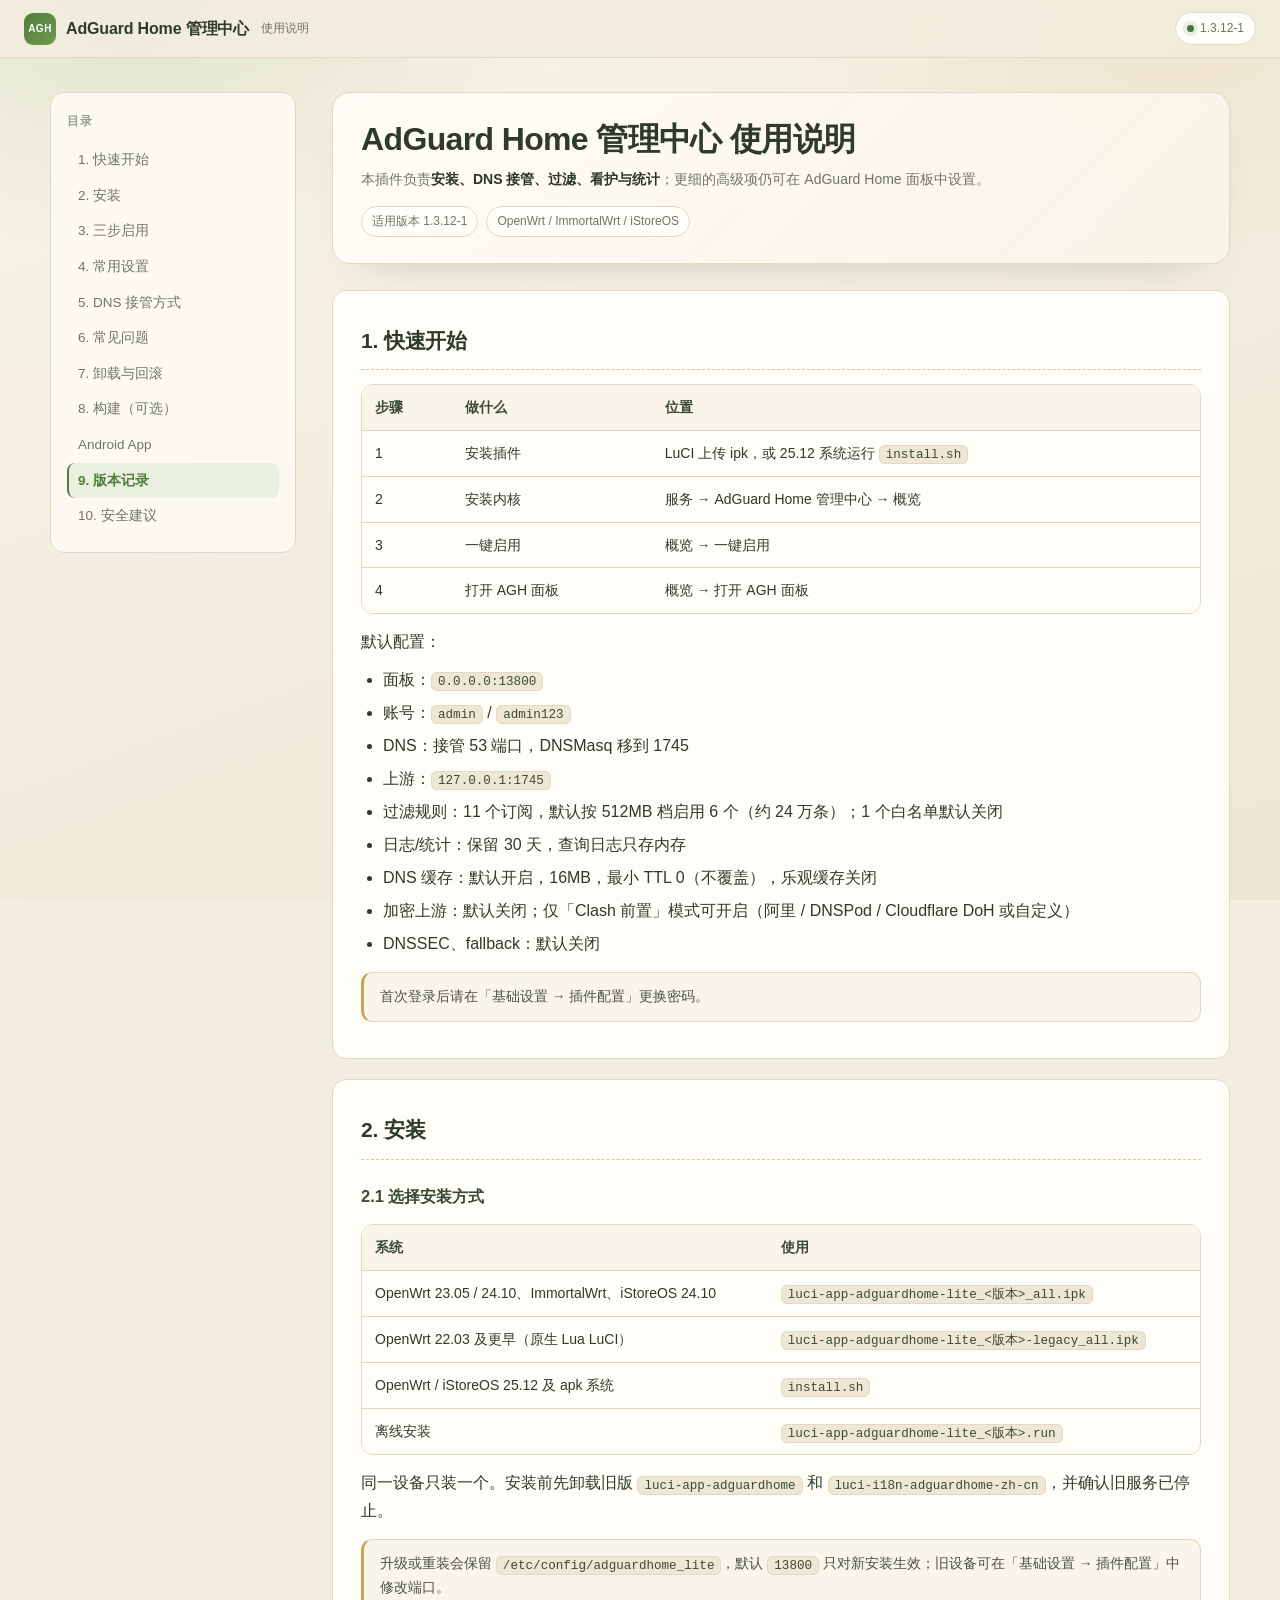
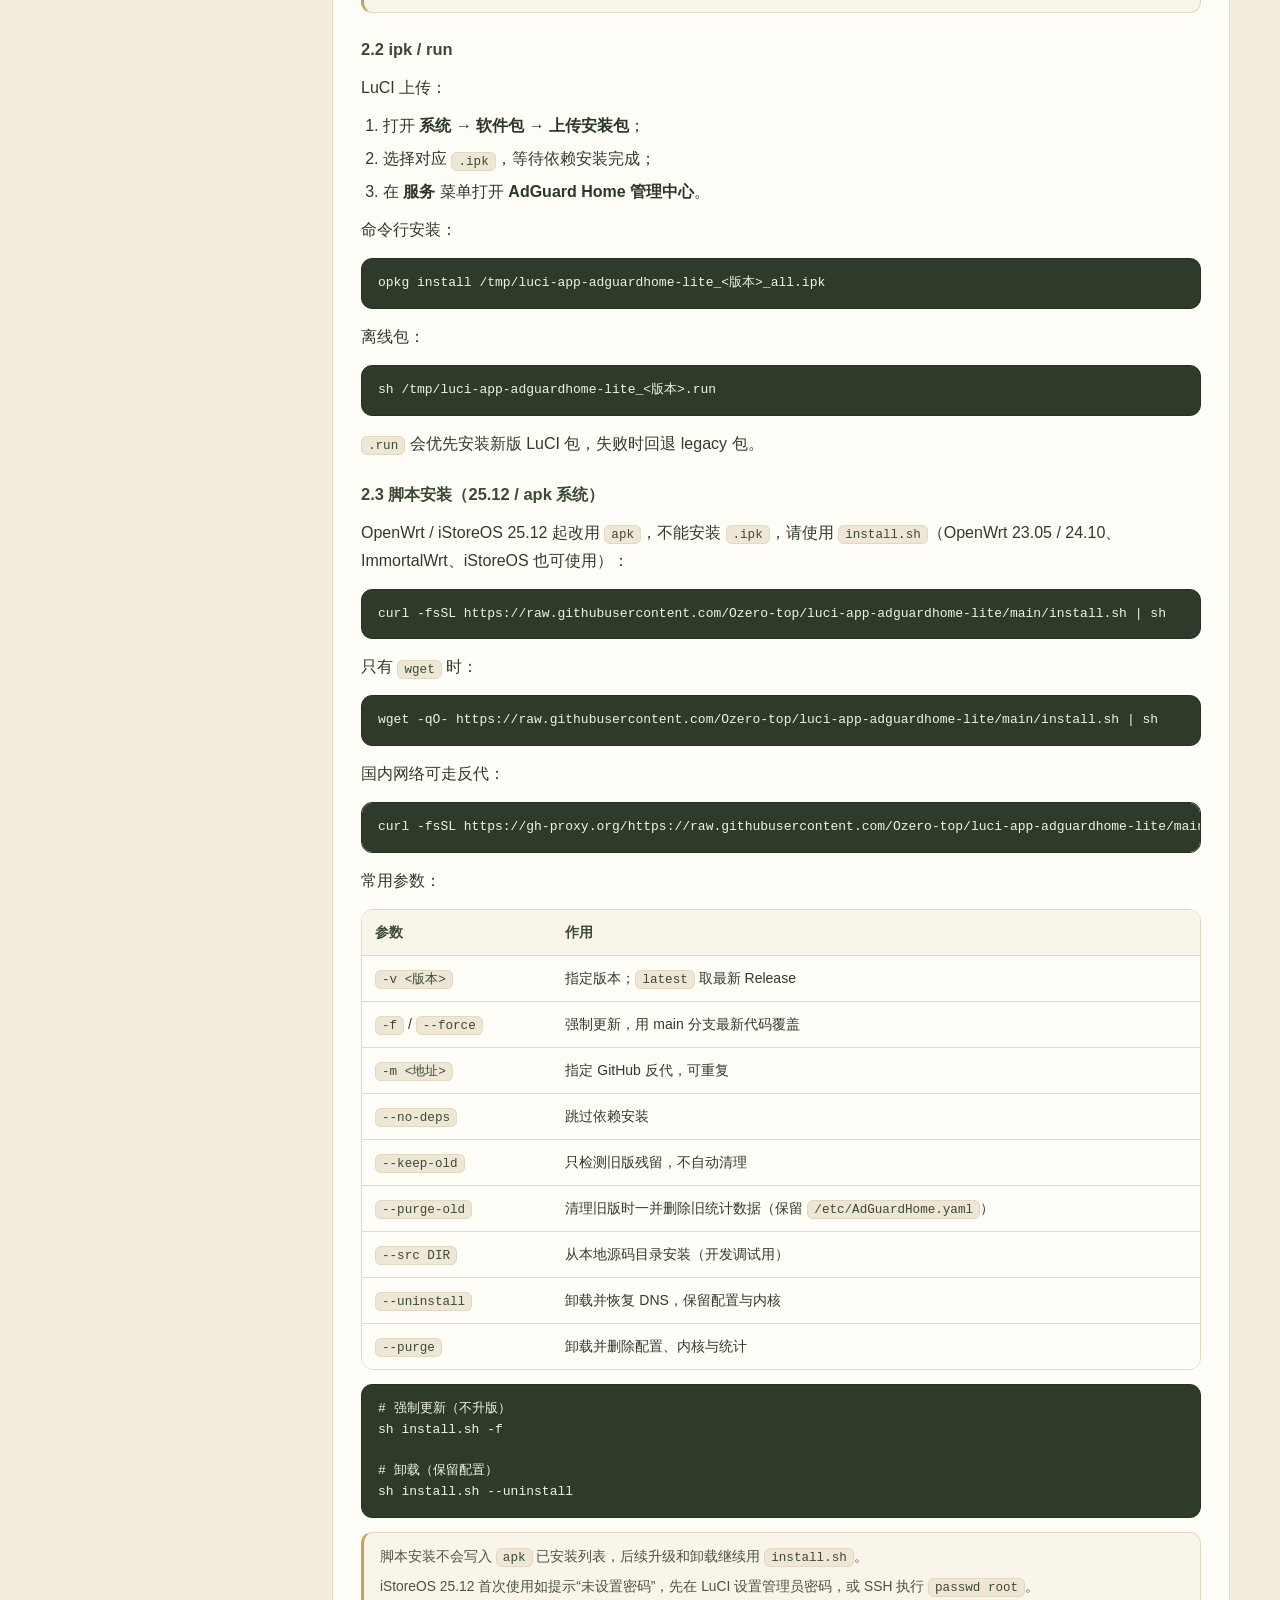
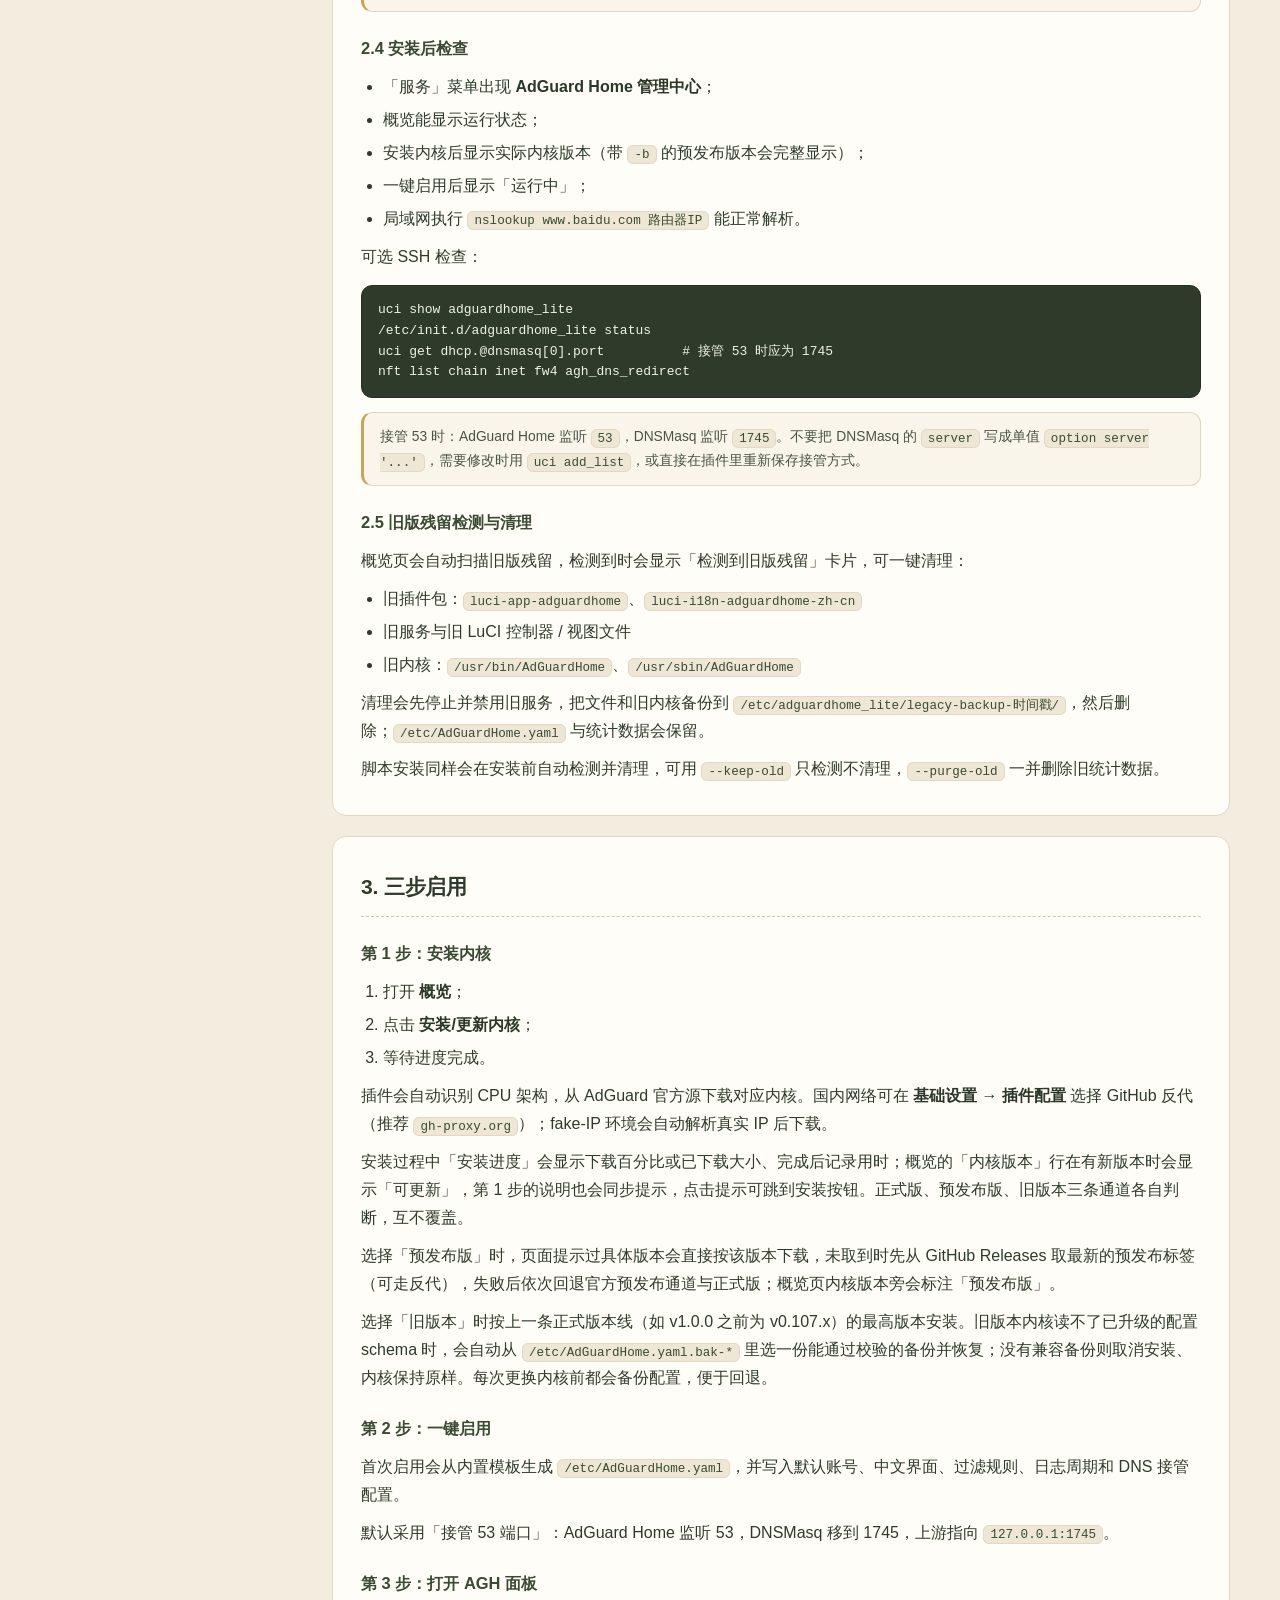
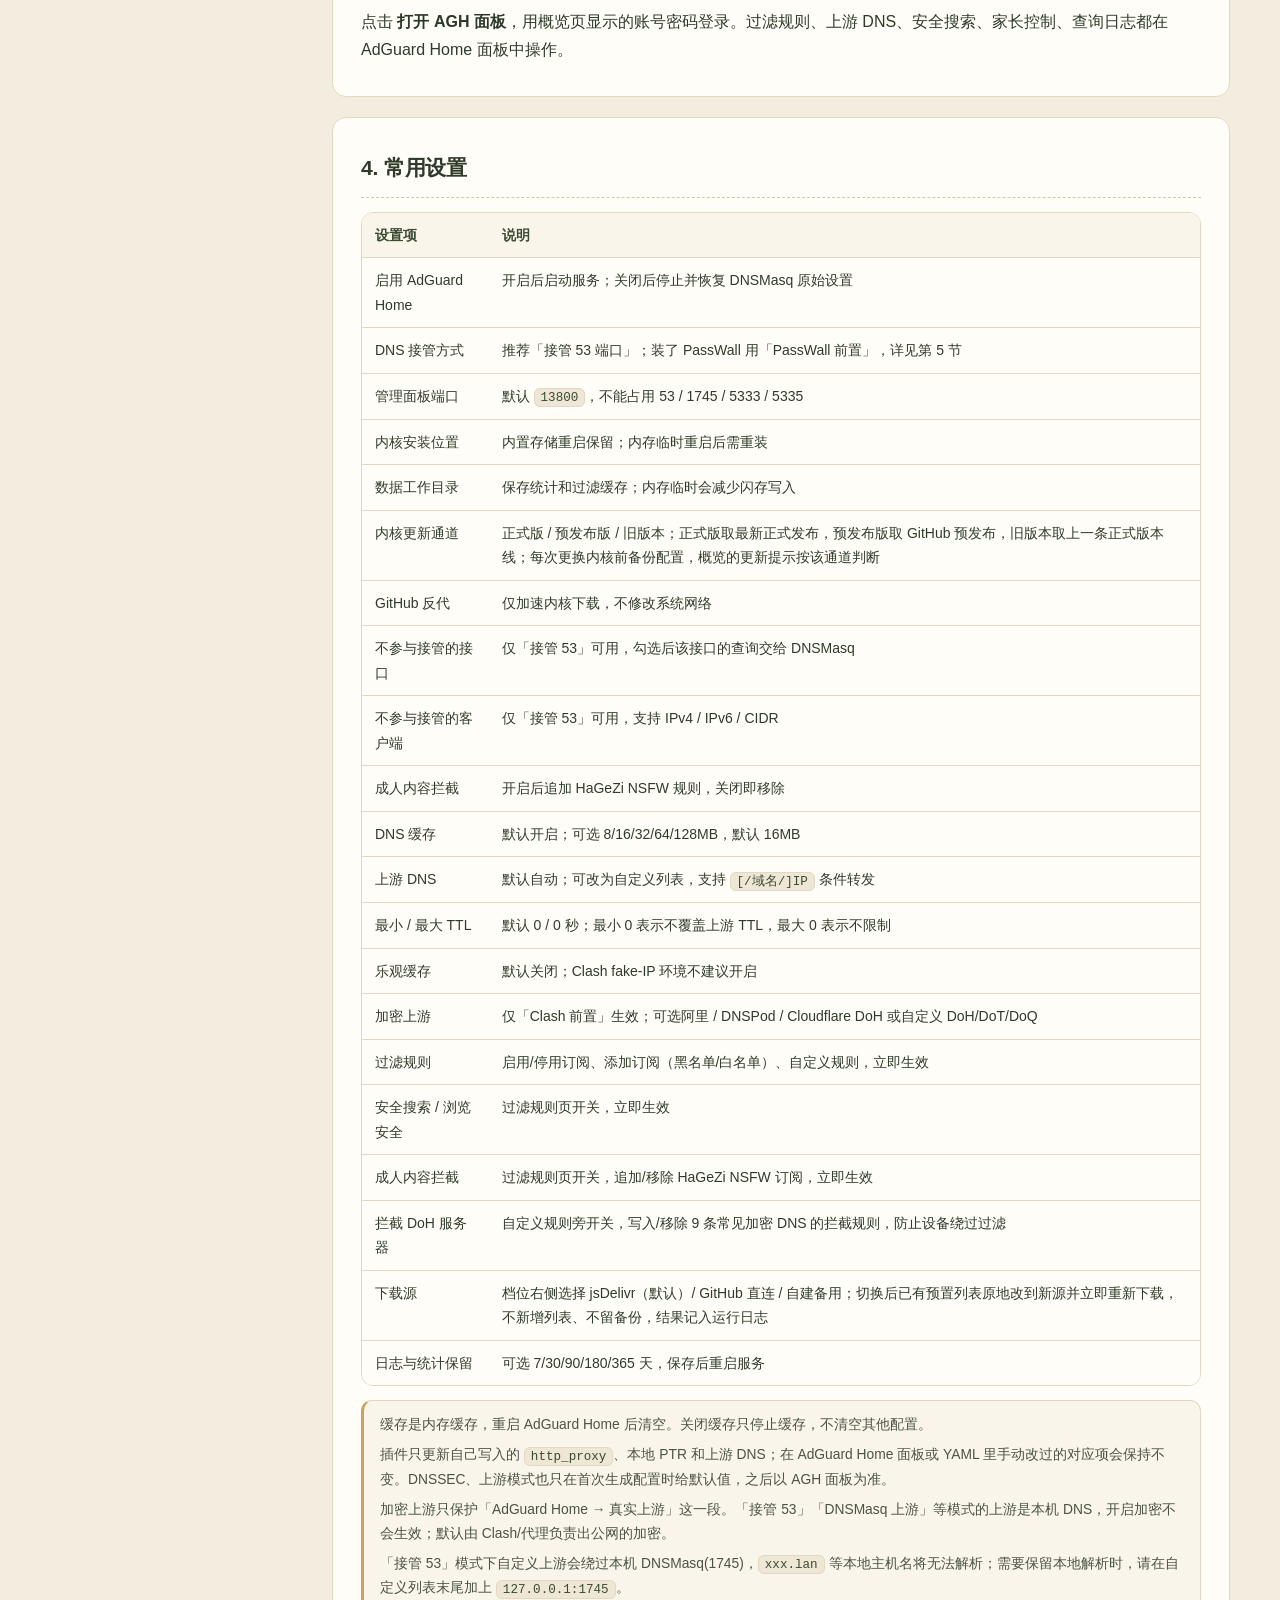
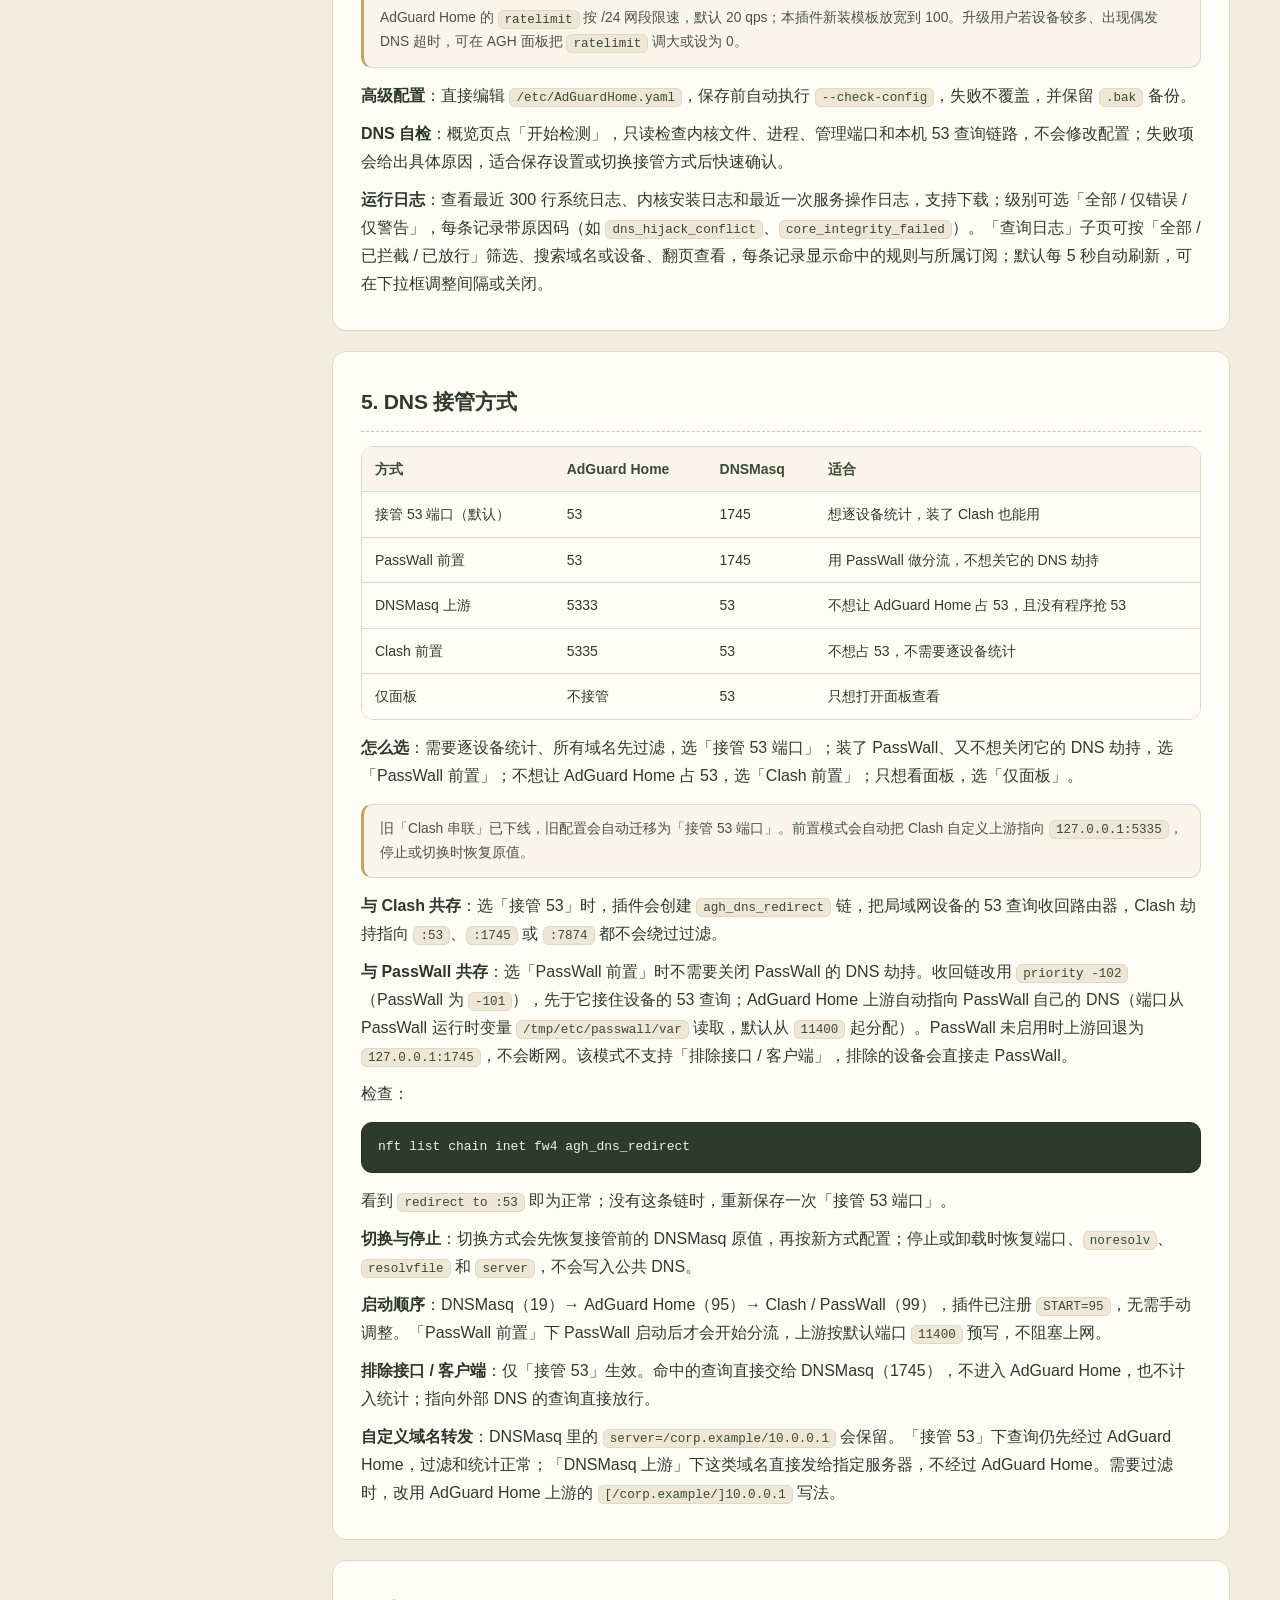
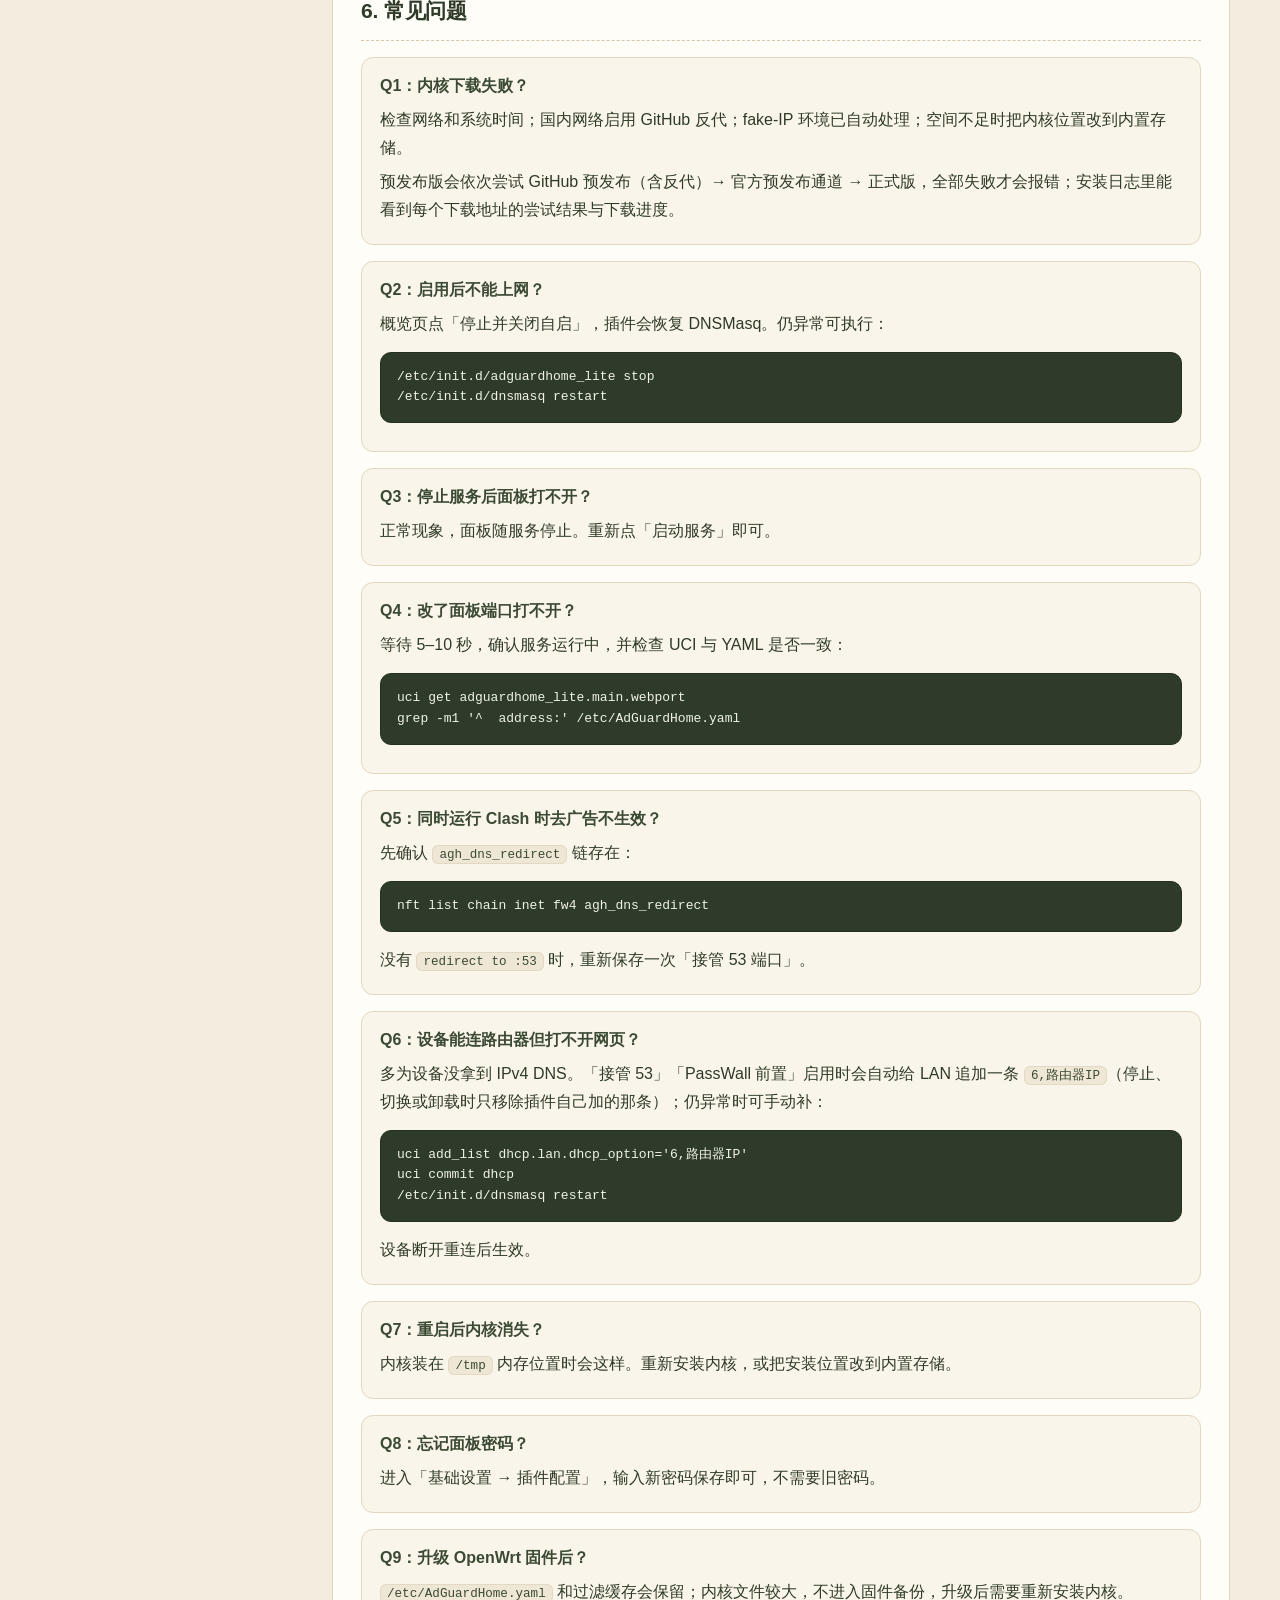
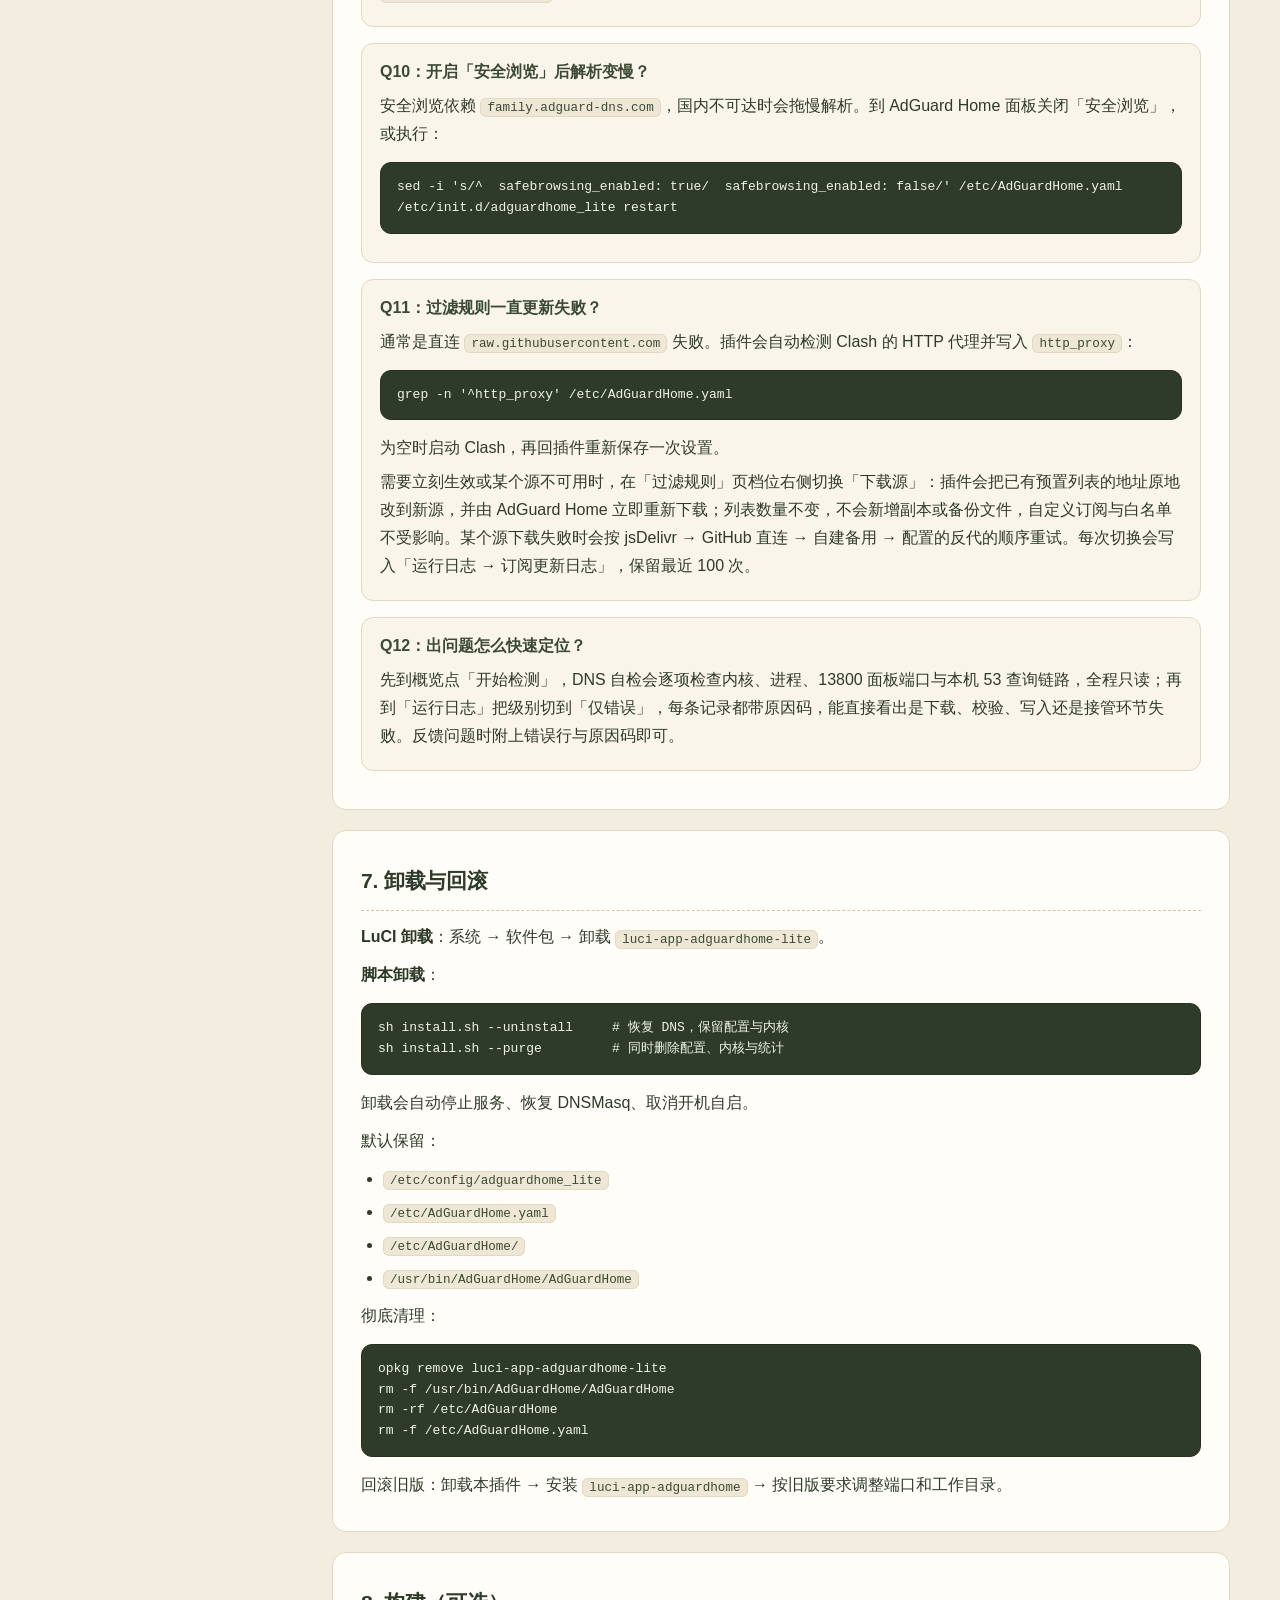
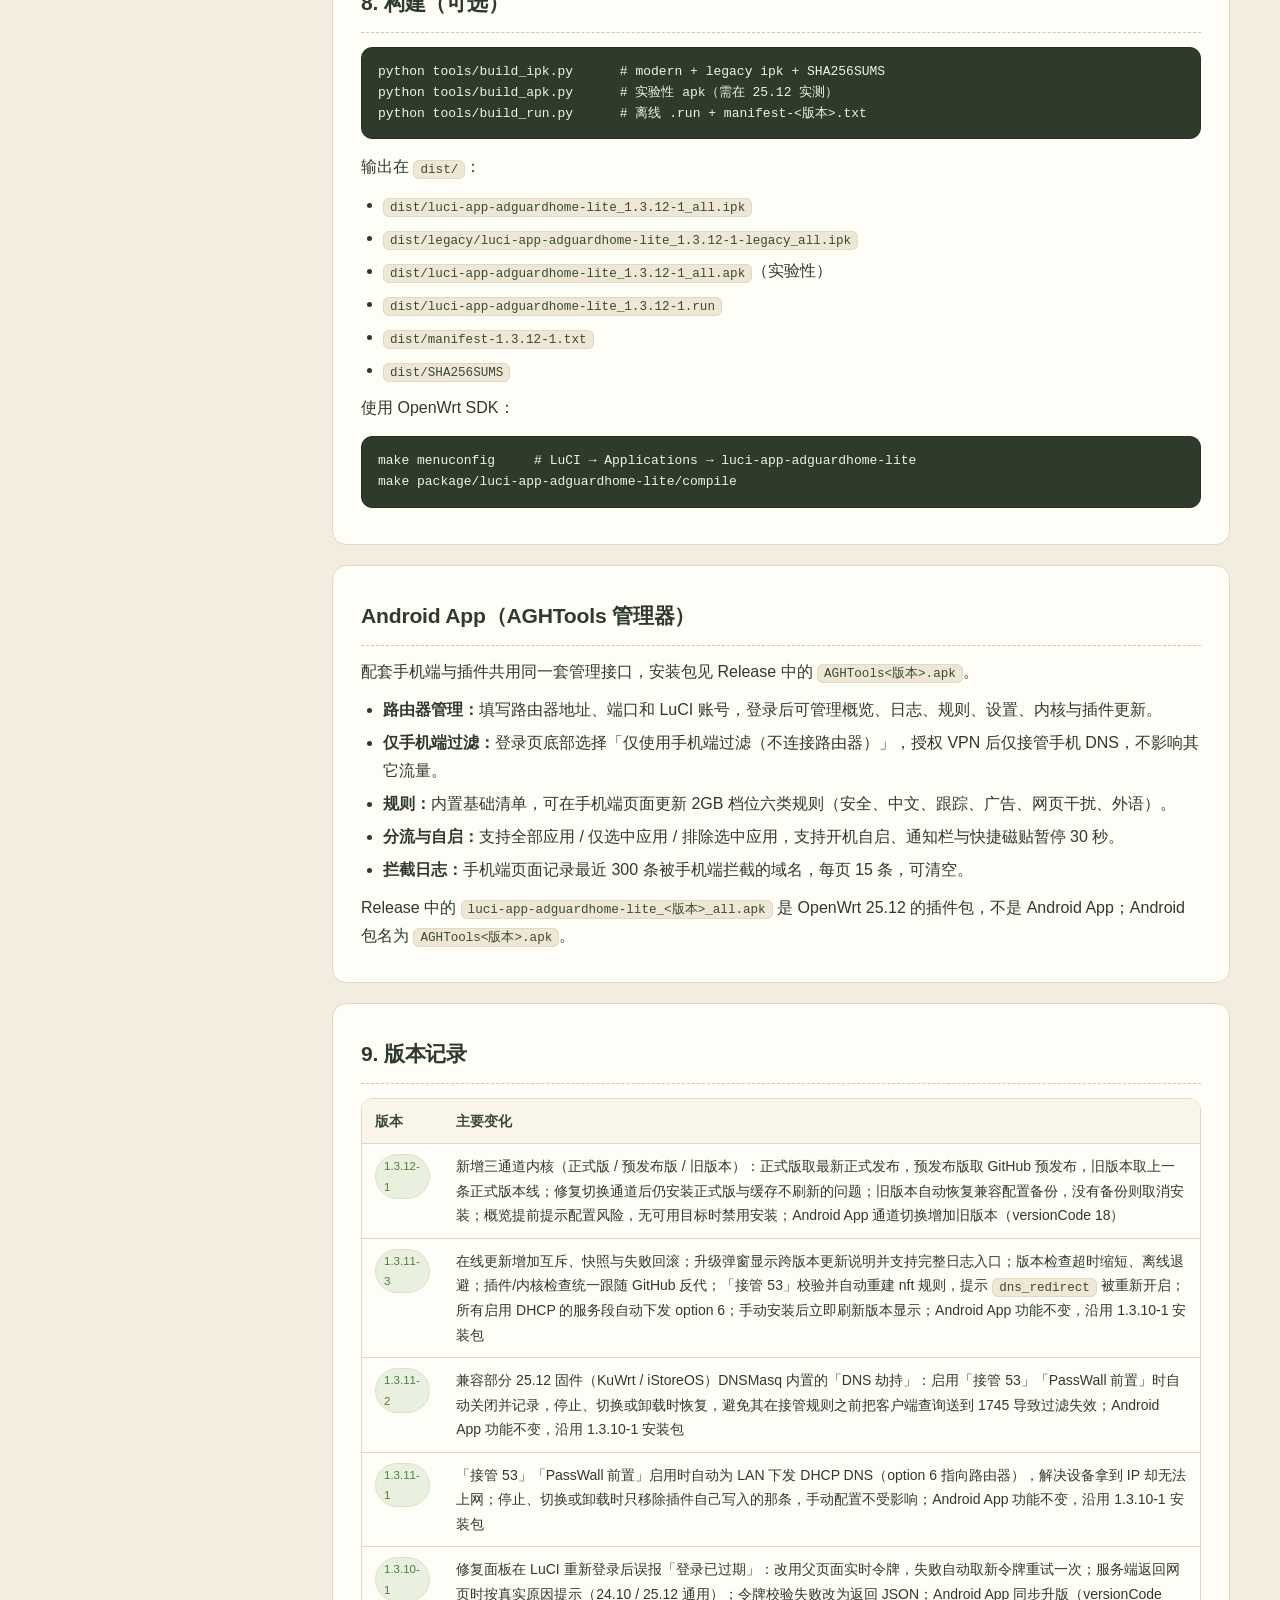
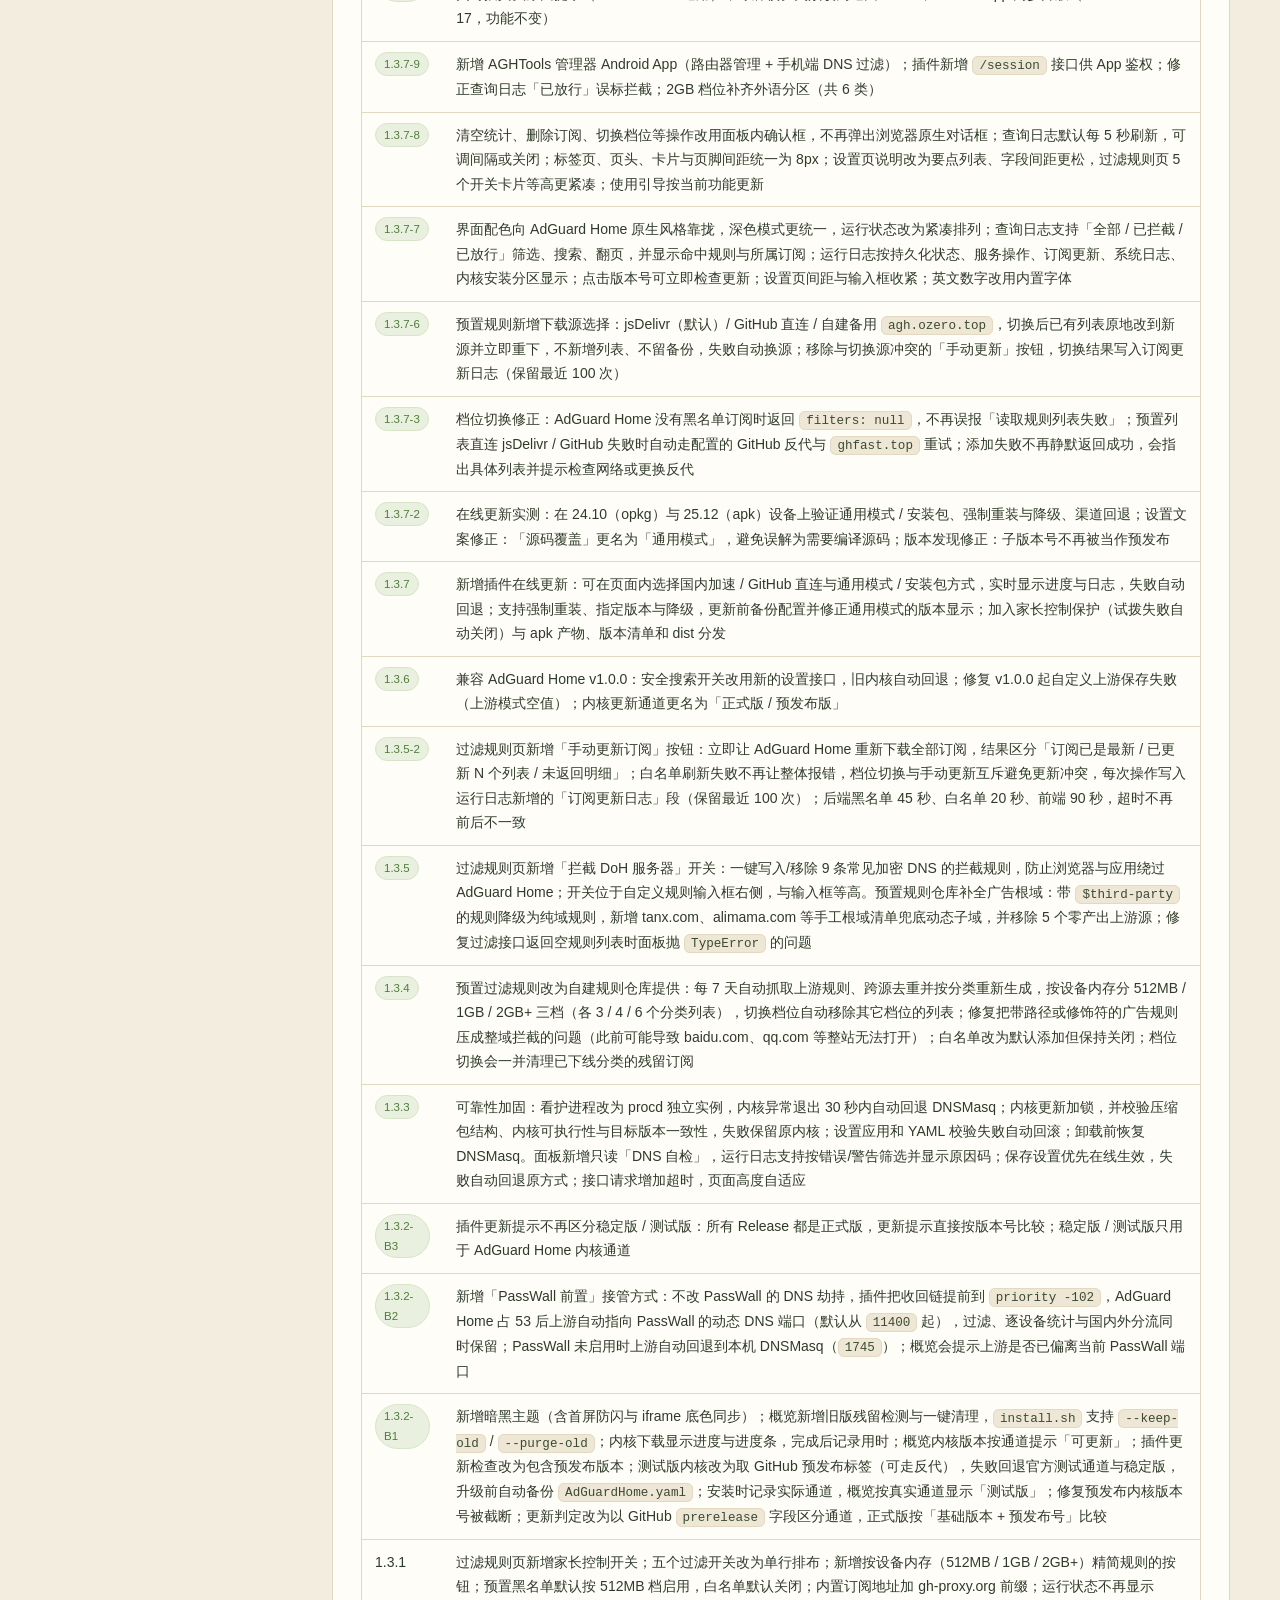
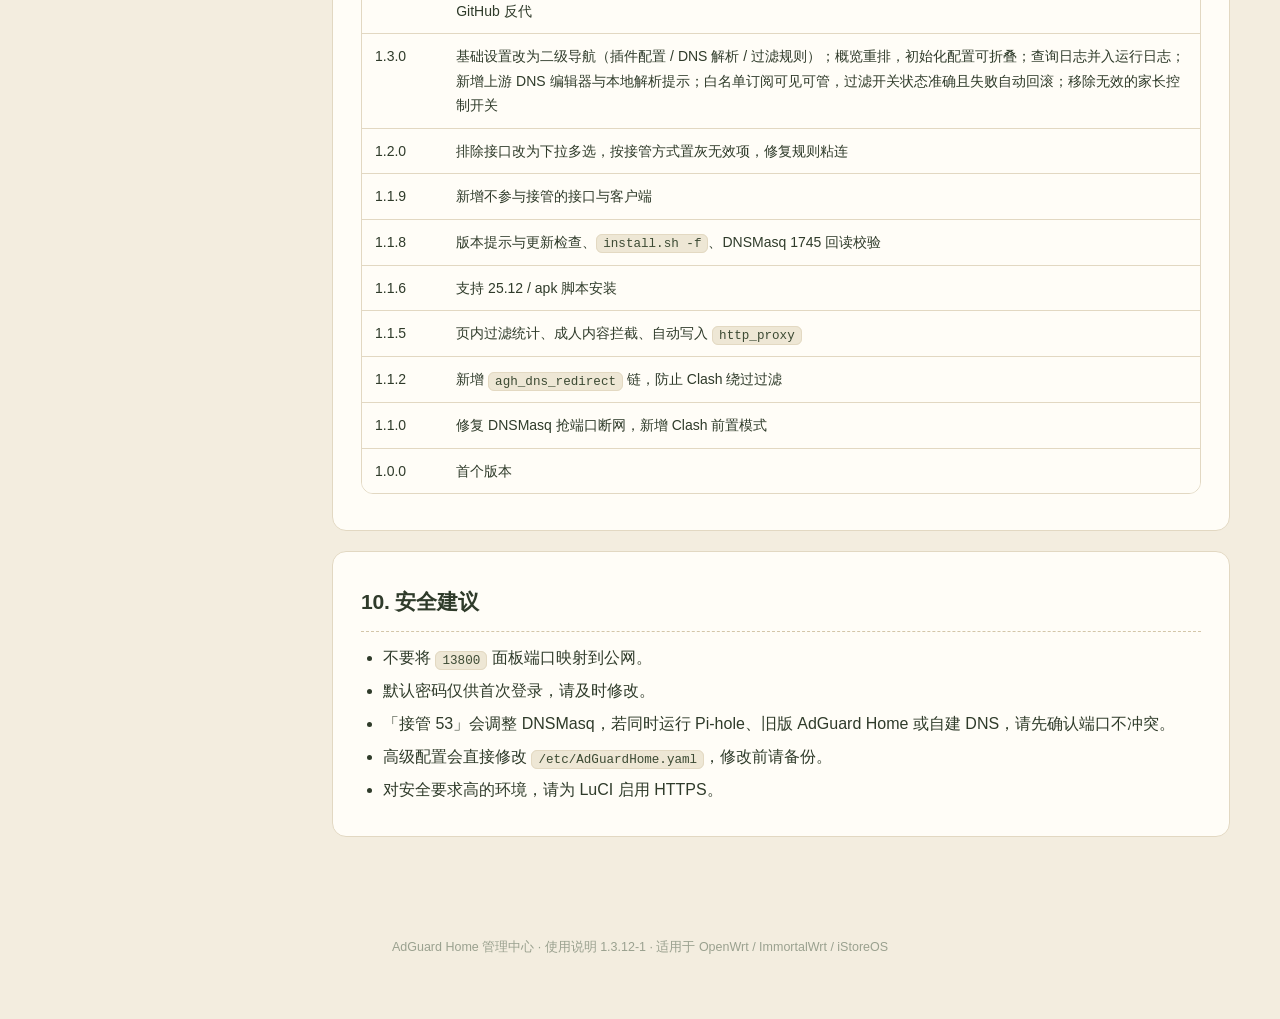
==== docs/安装与使用说明.html @ 010802c4 "1.3.12-1: 三通道内核与旧版本兼容" ====
<!DOCTYPE html>
<html lang="zh-CN">
<head>
<meta charset="UTF-8">
<meta name="viewport" content="width=device-width, initial-scale=1.0">
<title>AdGuard Home 管理中心 使用说明 · 1.3.12-1</title>
<meta name="description" content="AdGuard Home 管理中心使用说明：安装、三步启用、常用设置、DNS 接管方式、常见问题与卸载回滚。">
<style>
*,*::before,*::after{box-sizing:border-box}
:root{
  --bg:#f3eddf;--bg-2:#fbf8ef;--surface:#fffdf7;--surface-2:#faf5ea;
  --text:#2f3b2a;--muted:#6f7566;--dim:#9aa18f;
  --border:#e2d8c2;--border-strong:#d3c6a9;
  --primary:#4f7d3a;--primary-2:#6f9a4e;--primary-soft:#e9f0df;
  --accent:#c8a45a;--accent-soft:#f4e9cf;
  --code-bg:#2f3b2a;--code-text:#eef3e6;
  --inline-bg:#eee7d5;--inline-text:#3c4a33;
  --radius:14px;--nav-h:58px;
  --mono:ui-monospace,SFMono-Regular,Menlo,Consolas,"Liberation Mono",monospace;
}
html{scroll-behavior:smooth;color-scheme:light;-webkit-text-size-adjust:100%}
body{
  margin:0;font-family:-apple-system,BlinkMacSystemFont,"Segoe UI","PingFang SC","Hiragino Sans GB","Microsoft YaHei",Roboto,sans-serif;
  background:var(--bg);color:var(--text);line-height:1.75;
  -webkit-font-smoothing:antialiased;
}
body::before{
  content:"";position:fixed;inset:0;z-index:-1;pointer-events:none;
  background:
    radial-gradient(ellipse 55% 45% at 10% 0%,rgba(111,154,78,.16),transparent 62%),
    radial-gradient(ellipse 50% 40% at 92% 4%,rgba(200,164,90,.14),transparent 62%),
    linear-gradient(160deg,#f7f3e8 0%,#f3eddf 50%,#ede6d5 100%);
}
a{color:var(--primary);text-decoration:none}
a:hover{text-decoration:underline}
code,pre{font-family:var(--mono)}

/* 顶栏 */
.topbar{
  position:sticky;top:0;z-index:50;height:var(--nav-h);
  display:flex;align-items:center;gap:12px;
  padding:0 24px;
  background:rgba(243,237,223,.86);backdrop-filter:blur(14px);-webkit-backdrop-filter:blur(14px);
  border-bottom:1px solid var(--border);
}
.brand{display:flex;align-items:center;gap:10px;font-weight:700;letter-spacing:-.01em}
.brand-mark{
  width:32px;height:32px;border-radius:9px;display:grid;place-items:center;
  background:linear-gradient(135deg,#4f7d3a,#6f9a4e);color:#fff;font-size:10px;font-weight:800;letter-spacing:.5px;
}
.brand small{font-weight:500;color:var(--muted);font-size:12px;margin-left:2px}
.topbar .spacer{margin-left:auto}
.pill{
  display:inline-flex;align-items:center;gap:6px;padding:5px 11px;border-radius:999px;
  background:var(--surface);border:1px solid var(--border);font-size:12px;color:var(--muted);
}
.pill .dot{width:7px;height:7px;border-radius:50%;background:#3e7a3a;box-shadow:0 0 0 4px rgba(62,122,58,.12)}

/* 布局 */
.layout{
  display:grid;grid-template-columns:246px minmax(0,1fr);gap:36px;
  width:min(1180px,calc(100% - 48px));margin:0 auto;padding:34px 0 80px;
  align-items:start;
}
.toc{
  position:sticky;top:calc(var(--nav-h) + 20px);
  max-height:calc(100vh - var(--nav-h) - 40px);overflow:auto;
  padding:18px 16px;border:1px solid var(--border);border-radius:var(--radius);
  background:rgba(255,253,247,.78);
}
.toc h2{
  margin:0 0 10px;font-size:12px;letter-spacing:.08em;text-transform:uppercase;color:var(--dim);font-weight:700;
}
.toc ol{list-style:none;margin:0;padding:0;counter-reset:toc}
.toc li{margin:0}
.toc a{
  display:block;padding:6px 9px;border-radius:8px;color:var(--muted);font-size:13.5px;
  border-left:2px solid transparent;
}
.toc a:hover{background:var(--primary-soft);color:var(--primary);text-decoration:none}
.toc a.active{color:var(--primary);background:var(--primary-soft);border-left-color:var(--primary);font-weight:600}

main{min-width:0}
.doc-head{
  padding:26px 28px;border:1px solid var(--border);border-radius:18px;
  background:linear-gradient(135deg,rgba(255,253,247,.95),rgba(249,244,232,.92));
  box-shadow:0 18px 44px -34px rgba(61,80,49,.5);
  margin-bottom:26px;
}
.doc-head h1{margin:0 0 8px;font-size:clamp(1.5rem,3vw,2rem);letter-spacing:-.02em;line-height:1.25}
.doc-head p{margin:0;color:var(--muted);font-size:14px}
.meta{display:flex;flex-wrap:wrap;gap:8px;margin-top:14px}
.meta span{
  font-size:12px;padding:4px 10px;border-radius:999px;background:var(--surface);
  border:1px solid var(--border);color:var(--muted);
}

section.card{
  background:var(--surface);border:1px solid var(--border);border-radius:var(--radius);
  padding:8px 28px 22px;margin-bottom:20px;
}
h2.sec{
  font-size:1.32rem;margin:24px 0 12px;padding-bottom:10px;border-bottom:1px dashed var(--border-strong);
  letter-spacing:-.01em;scroll-margin-top:78px;
}
h3{font-size:1.03rem;margin:22px 0 8px;color:#3b4a34;scroll-margin-top:78px}
p{margin:10px 0}
ul,ol{margin:10px 0;padding-left:22px}
li{margin:5px 0}
strong{color:#2b3727}
hr{border:0;border-top:1px solid var(--border);margin:28px 0}

/* 表格 */
.table-wrap{overflow-x:auto;margin:14px 0;border:1px solid var(--border);border-radius:12px}
table{border-collapse:collapse;width:100%;min-width:520px;font-size:14px;background:var(--surface)}
th,td{padding:10px 13px;text-align:left;vertical-align:top;border-bottom:1px solid var(--border)}
th{background:var(--surface-2);font-weight:700;color:#3b4a34;white-space:nowrap}
tr:last-child td{border-bottom:0}
tbody tr:hover{background:#fdfaf2}
td code{font-size:12.5px}

/* 代码 */
pre{
  margin:14px 0;padding:14px 16px;border-radius:11px;overflow:auto;
  background:var(--code-bg);color:var(--code-text);font-size:13px;line-height:1.6;
  border:1px solid #26301f;
}
pre code{background:none;color:inherit;padding:0;border:0;font-size:inherit}
:not(pre) > code{
  background:var(--inline-bg);color:var(--inline-text);
  padding:1.5px 6px;border-radius:6px;font-size:12.6px;border:1px solid #e3d9c2;
  word-break:break-word;
}

/* 提示块 */
.note{
  margin:14px 0;padding:12px 16px;border-radius:11px;
  background:var(--surface-2);border:1px solid var(--border);
  border-left:3px solid var(--accent);color:#4a5344;font-size:13.8px;
}
.note.warn{border-left-color:#c07a3a;background:#faf1e4}
.note p{margin:6px 0}
.note p:first-child{margin-top:0}
.note p:last-child{margin-bottom:0}

/* 常见问题 */
.faq{margin:16px 0;padding:14px 18px;border:1px solid var(--border);border-radius:12px;background:var(--surface-2)}
.faq h3{margin:0 0 6px;font-size:1rem}
.faq p{margin:6px 0}

.tag{
  display:inline-block;font-size:11.5px;padding:1px 8px;border-radius:999px;
  background:var(--primary-soft);color:var(--primary);vertical-align:1px;
  border:1px solid #d8e4c8;
}

footer{
  width:min(1180px,calc(100% - 48px));margin:0 auto;padding:0 0 60px;
  color:var(--dim);font-size:12.5px;text-align:center;
}

@media (max-width:980px){
  .layout{grid-template-columns:1fr;gap:18px;padding-top:22px}
  .toc{position:static;max-height:none;order:-1}
  .toc ol{display:flex;flex-wrap:wrap;gap:4px}
  .toc a{padding:5px 9px;border-left:0;border:1px solid var(--border);border-radius:999px;font-size:12.5px}
  .toc a.active{border-color:var(--primary)}
}
@media (max-width:600px){
  .layout{width:calc(100% - 28px)}
  section.card{padding:6px 18px 18px}
  .doc-head{padding:20px}
  footer{width:calc(100% - 28px)}
}
@media print{
  body::before,.toc{display:none}
  .layout{display:block;width:100%;padding:0}
  .doc-head,section.card{border:0;box-shadow:none;padding:0;margin-bottom:18px}
  pre{background:#f5f5f5;color:#111;border-color:#ddd}
}
</style>
</head>
<body>

<header class="topbar">
  <div class="brand"><span class="brand-mark">AGH</span>AdGuard Home 管理中心 <small>使用说明</small></div>
  <div class="spacer"></div>
  <span class="pill"><span class="dot"></span>1.3.12-1</span>
</header>

<div class="layout">
  <aside class="toc">
    <h2>目录</h2>
    <ol id="toc-list">
      <li><a href="#s1">1. 快速开始</a></li>
      <li><a href="#s2">2. 安装</a></li>
      <li><a href="#s3">3. 三步启用</a></li>
      <li><a href="#s4">4. 常用设置</a></li>
      <li><a href="#s5">5. DNS 接管方式</a></li>
      <li><a href="#s6">6. 常见问题</a></li>
      <li><a href="#s7">7. 卸载与回滚</a></li>
      <li><a href="#s8">8. 构建（可选）</a></li>
      <li><a href="#s-android">Android App</a></li>
      <li><a href="#s9">9. 版本记录</a></li>
      <li><a href="#s10">10. 安全建议</a></li>
    </ol>
  </aside>

  <main>
    <div class="doc-head">
      <h1>AdGuard Home 管理中心 使用说明</h1>
      <p>本插件负责<strong>安装、DNS 接管、过滤、看护与统计</strong>；更细的高级项仍可在 AdGuard Home 面板中设置。</p>
      <div class="meta">
        <span>适用版本 1.3.12-1</span>
        <span>OpenWrt / ImmortalWrt / iStoreOS</span>
      </div>
    </div>

    <section class="card" id="s1">
      <h2 class="sec">1. 快速开始</h2>
      <div class="table-wrap">
        <table>
          <thead><tr><th>步骤</th><th>做什么</th><th>位置</th></tr></thead>
          <tbody>
            <tr><td>1</td><td>安装插件</td><td>LuCI 上传 ipk，或 25.12 系统运行 <code>install.sh</code></td></tr>
            <tr><td>2</td><td>安装内核</td><td>服务 → AdGuard Home 管理中心 → 概览</td></tr>
            <tr><td>3</td><td>一键启用</td><td>概览 → 一键启用</td></tr>
            <tr><td>4</td><td>打开 AGH 面板</td><td>概览 → 打开 AGH 面板</td></tr>
          </tbody>
        </table>
      </div>
      <p>默认配置：</p>
      <ul>
        <li>面板：<code>0.0.0.0:13800</code></li>
        <li>账号：<code>admin</code> / <code>admin123</code></li>
        <li>DNS：接管 53 端口，DNSMasq 移到 1745</li>
        <li>上游：<code>127.0.0.1:1745</code></li>
        <li>过滤规则：11 个订阅，默认按 512MB 档启用 6 个（约 24 万条）；1 个白名单默认关闭</li>
        <li>日志/统计：保留 30 天，查询日志只存内存</li>
        <li>DNS 缓存：默认开启，16MB，最小 TTL 0（不覆盖），乐观缓存关闭</li>
        <li>加密上游：默认关闭；仅「Clash 前置」模式可开启（阿里 / DNSPod / Cloudflare DoH 或自定义）</li>
        <li>DNSSEC、fallback：默认关闭</li>
      </ul>
      <div class="note"><p>首次登录后请在「基础设置 → 插件配置」更换密码。</p></div>
    </section>

    <section class="card" id="s2">
      <h2 class="sec">2. 安装</h2>

      <h3>2.1 选择安装方式</h3>
      <div class="table-wrap">
        <table>
          <thead><tr><th>系统</th><th>使用</th></tr></thead>
          <tbody>
            <tr><td>OpenWrt 23.05 / 24.10、ImmortalWrt、iStoreOS 24.10</td><td><code>luci-app-adguardhome-lite_&lt;版本&gt;_all.ipk</code></td></tr>
            <tr><td>OpenWrt 22.03 及更早（原生 Lua LuCI）</td><td><code>luci-app-adguardhome-lite_&lt;版本&gt;-legacy_all.ipk</code></td></tr>
            <tr><td>OpenWrt / iStoreOS 25.12 及 apk 系统</td><td><code>install.sh</code></td></tr>
            <tr><td>离线安装</td><td><code>luci-app-adguardhome-lite_&lt;版本&gt;.run</code></td></tr>
          </tbody>
        </table>
      </div>
      <p>同一设备只装一个。安装前先卸载旧版 <code>luci-app-adguardhome</code> 和 <code>luci-i18n-adguardhome-zh-cn</code>，并确认旧服务已停止。</p>
      <div class="note"><p>升级或重装会保留 <code>/etc/config/adguardhome_lite</code>，默认 <code>13800</code> 只对新安装生效；旧设备可在「基础设置 → 插件配置」中修改端口。</p></div>

      <h3>2.2 ipk / run</h3>
      <p>LuCI 上传：</p>
      <ol>
        <li>打开 <strong>系统 → 软件包 → 上传安装包</strong>；</li>
        <li>选择对应 <code>.ipk</code>，等待依赖安装完成；</li>
        <li>在 <strong>服务</strong> 菜单打开 <strong>AdGuard Home 管理中心</strong>。</li>
      </ol>
      <p>命令行安装：</p>
<pre><code>opkg install /tmp/luci-app-adguardhome-lite_&lt;版本&gt;_all.ipk</code></pre>
      <p>离线包：</p>
<pre><code>sh /tmp/luci-app-adguardhome-lite_&lt;版本&gt;.run</code></pre>
      <p><code>.run</code> 会优先安装新版 LuCI 包，失败时回退 legacy 包。</p>

      <h3>2.3 脚本安装（25.12 / apk 系统）</h3>
      <p>OpenWrt / iStoreOS 25.12 起改用 <code>apk</code>，不能安装 <code>.ipk</code>，请使用 <code>install.sh</code>（OpenWrt 23.05 / 24.10、ImmortalWrt、iStoreOS 也可使用）：</p>
<pre><code>curl -fsSL https://raw.githubusercontent.com/Ozero-top/luci-app-adguardhome-lite/main/install.sh | sh</code></pre>
      <p>只有 <code>wget</code> 时：</p>
<pre><code>wget -qO- https://raw.githubusercontent.com/Ozero-top/luci-app-adguardhome-lite/main/install.sh | sh</code></pre>
      <p>国内网络可走反代：</p>
<pre><code>curl -fsSL https://gh-proxy.org/https://raw.githubusercontent.com/Ozero-top/luci-app-adguardhome-lite/main/install.sh | sh -s -- -m https://gh-proxy.org</code></pre>
      <p>常用参数：</p>
      <div class="table-wrap">
        <table>
          <thead><tr><th>参数</th><th>作用</th></tr></thead>
          <tbody>
            <tr><td><code>-v &lt;版本&gt;</code></td><td>指定版本；<code>latest</code> 取最新 Release</td></tr>
            <tr><td><code>-f</code> / <code>--force</code></td><td>强制更新，用 main 分支最新代码覆盖</td></tr>
            <tr><td><code>-m &lt;地址&gt;</code></td><td>指定 GitHub 反代，可重复</td></tr>
            <tr><td><code>--no-deps</code></td><td>跳过依赖安装</td></tr>
            <tr><td><code>--keep-old</code></td><td>只检测旧版残留，不自动清理</td></tr>
            <tr><td><code>--purge-old</code></td><td>清理旧版时一并删除旧统计数据（保留 <code>/etc/AdGuardHome.yaml</code>）</td></tr>
            <tr><td><code>--src DIR</code></td><td>从本地源码目录安装（开发调试用）</td></tr>
            <tr><td><code>--uninstall</code></td><td>卸载并恢复 DNS，保留配置与内核</td></tr>
            <tr><td><code>--purge</code></td><td>卸载并删除配置、内核与统计</td></tr>
          </tbody>
        </table>
      </div>
<pre><code># 强制更新（不升版）
sh install.sh -f

# 卸载（保留配置）
sh install.sh --uninstall</code></pre>
      <div class="note">
        <p>脚本安装不会写入 <code>apk</code> 已安装列表，后续升级和卸载继续用 <code>install.sh</code>。</p>
        <p>iStoreOS 25.12 首次使用如提示“未设置密码”，先在 LuCI 设置管理员密码，或 SSH 执行 <code>passwd root</code>。</p>
      </div>

      <h3>2.4 安装后检查</h3>
      <ul>
        <li>「服务」菜单出现 <strong>AdGuard Home 管理中心</strong>；</li>
        <li>概览能显示运行状态；</li>
        <li>安装内核后显示实际内核版本（带 <code>-b</code> 的预发布版本会完整显示）；</li>
        <li>一键启用后显示「运行中」；</li>
        <li>局域网执行 <code>nslookup www.baidu.com 路由器IP</code> 能正常解析。</li>
      </ul>
      <p>可选 SSH 检查：</p>
<pre><code>uci show adguardhome_lite
/etc/init.d/adguardhome_lite status
uci get dhcp.@dnsmasq[0].port          # 接管 53 时应为 1745
nft list chain inet fw4 agh_dns_redirect</code></pre>
      <div class="note"><p>接管 53 时：AdGuard Home 监听 <code>53</code>，DNSMasq 监听 <code>1745</code>。不要把 DNSMasq 的 <code>server</code> 写成单值 <code>option server '...'</code>，需要修改时用 <code>uci add_list</code>，或直接在插件里重新保存接管方式。</p></div>

      <h3>2.5 旧版残留检测与清理</h3>
      <p>概览页会自动扫描旧版残留，检测到时会显示「检测到旧版残留」卡片，可一键清理：</p>
      <ul>
        <li>旧插件包：<code>luci-app-adguardhome</code>、<code>luci-i18n-adguardhome-zh-cn</code></li>
        <li>旧服务与旧 LuCI 控制器 / 视图文件</li>
        <li>旧内核：<code>/usr/bin/AdGuardHome</code>、<code>/usr/sbin/AdGuardHome</code></li>
      </ul>
      <p>清理会先停止并禁用旧服务，把文件和旧内核备份到 <code>/etc/adguardhome_lite/legacy-backup-时间戳/</code>，然后删除；<code>/etc/AdGuardHome.yaml</code> 与统计数据会保留。</p>
      <p>脚本安装同样会在安装前自动检测并清理，可用 <code>--keep-old</code> 只检测不清理，<code>--purge-old</code> 一并删除旧统计数据。</p>
    </section>

    <section class="card" id="s3">
      <h2 class="sec">3. 三步启用</h2>

      <h3>第 1 步：安装内核</h3>
      <ol>
        <li>打开 <strong>概览</strong>；</li>
        <li>点击 <strong>安装/更新内核</strong>；</li>
        <li>等待进度完成。</li>
      </ol>
      <p>插件会自动识别 CPU 架构，从 AdGuard 官方源下载对应内核。国内网络可在 <strong>基础设置 → 插件配置</strong> 选择 GitHub 反代（推荐 <code>gh-proxy.org</code>）；fake-IP 环境会自动解析真实 IP 后下载。</p>
      <p>安装过程中「安装进度」会显示下载百分比或已下载大小、完成后记录用时；概览的「内核版本」行在有新版本时会显示「可更新」，第 1 步的说明也会同步提示，点击提示可跳到安装按钮。正式版、预发布版、旧版本三条通道各自判断，互不覆盖。</p>
      <p>选择「预发布版」时，页面提示过具体版本会直接按该版本下载，未取到时先从 GitHub Releases 取最新的预发布标签（可走反代），失败后依次回退官方预发布通道与正式版；概览页内核版本旁会标注「预发布版」。</p>
      <p>选择「旧版本」时按上一条正式版本线（如 v1.0.0 之前为 v0.107.x）的最高版本安装。旧版本内核读不了已升级的配置 schema 时，会自动从 <code>/etc/AdGuardHome.yaml.bak-*</code> 里选一份能通过校验的备份并恢复；没有兼容备份则取消安装、内核保持原样。每次更换内核前都会备份配置，便于回退。</p>

      <h3>第 2 步：一键启用</h3>
      <p>首次启用会从内置模板生成 <code>/etc/AdGuardHome.yaml</code>，并写入默认账号、中文界面、过滤规则、日志周期和 DNS 接管配置。</p>
      <p>默认采用「接管 53 端口」：AdGuard Home 监听 53，DNSMasq 移到 1745，上游指向 <code>127.0.0.1:1745</code>。</p>

      <h3>第 3 步：打开 AGH 面板</h3>
      <p>点击 <strong>打开 AGH 面板</strong>，用概览页显示的账号密码登录。过滤规则、上游 DNS、安全搜索、家长控制、查询日志都在 AdGuard Home 面板中操作。</p>
    </section>

    <section class="card" id="s4">
      <h2 class="sec">4. 常用设置</h2>
      <div class="table-wrap">
        <table>
          <thead><tr><th>设置项</th><th>说明</th></tr></thead>
          <tbody>
            <tr><td>启用 AdGuard Home</td><td>开启后启动服务；关闭后停止并恢复 DNSMasq 原始设置</td></tr>
            <tr><td>DNS 接管方式</td><td>推荐「接管 53 端口」；装了 PassWall 用「PassWall 前置」，详见第 5 节</td></tr>
            <tr><td>管理面板端口</td><td>默认 <code>13800</code>，不能占用 53 / 1745 / 5333 / 5335</td></tr>
            <tr><td>内核安装位置</td><td>内置存储重启保留；内存临时重启后需重装</td></tr>
            <tr><td>数据工作目录</td><td>保存统计和过滤缓存；内存临时会减少闪存写入</td></tr>
            <tr><td>内核更新通道</td><td>正式版 / 预发布版 / 旧版本；正式版取最新正式发布，预发布版取 GitHub 预发布，旧版本取上一条正式版本线；每次更换内核前备份配置，概览的更新提示按该通道判断</td></tr>
            <tr><td>GitHub 反代</td><td>仅加速内核下载，不修改系统网络</td></tr>
            <tr><td>不参与接管的接口</td><td>仅「接管 53」可用，勾选后该接口的查询交给 DNSMasq</td></tr>
            <tr><td>不参与接管的客户端</td><td>仅「接管 53」可用，支持 IPv4 / IPv6 / CIDR</td></tr>
            <tr><td>成人内容拦截</td><td>开启后追加 HaGeZi NSFW 规则，关闭即移除</td></tr>
            <tr><td>DNS 缓存</td><td>默认开启；可选 8/16/32/64/128MB，默认 16MB</td></tr>
            <tr><td>上游 DNS</td><td>默认自动；可改为自定义列表，支持 <code>[/域名/]IP</code> 条件转发</td></tr>
            <tr><td>最小 / 最大 TTL</td><td>默认 0 / 0 秒；最小 0 表示不覆盖上游 TTL，最大 0 表示不限制</td></tr>
            <tr><td>乐观缓存</td><td>默认关闭；Clash fake-IP 环境不建议开启</td></tr>
            <tr><td>加密上游</td><td>仅「Clash 前置」生效；可选阿里 / DNSPod / Cloudflare DoH 或自定义 DoH/DoT/DoQ</td></tr>
            <tr><td>过滤规则</td><td>启用/停用订阅、添加订阅（黑名单/白名单）、自定义规则，立即生效</td></tr>
            <tr><td>安全搜索 / 浏览安全</td><td>过滤规则页开关，立即生效</td></tr>
            <tr><td>成人内容拦截</td><td>过滤规则页开关，追加/移除 HaGeZi NSFW 订阅，立即生效</td></tr>
            <tr><td>拦截 DoH 服务器</td><td>自定义规则旁开关，写入/移除 9 条常见加密 DNS 的拦截规则，防止设备绕过过滤</td></tr>
            <tr><td>下载源</td><td>档位右侧选择 jsDelivr（默认）/ GitHub 直连 / 自建备用；切换后已有预置列表原地改到新源并立即重新下载，不新增列表、不留备份，结果记入运行日志</td></tr>
            <tr><td>日志与统计保留</td><td>可选 7/30/90/180/365 天，保存后重启服务</td></tr>
          </tbody>
        </table>
      </div>
      <div class="note">
        <p>缓存是内存缓存，重启 AdGuard Home 后清空。关闭缓存只停止缓存，不清空其他配置。</p>
        <p>插件只更新自己写入的 <code>http_proxy</code>、本地 PTR 和上游 DNS；在 AdGuard Home 面板或 YAML 里手动改过的对应项会保持不变。DNSSEC、上游模式也只在首次生成配置时给默认值，之后以 AGH 面板为准。</p>
        <p>加密上游只保护「AdGuard Home → 真实上游」这一段。「接管 53」「DNSMasq 上游」等模式的上游是本机 DNS，开启加密不会生效；默认由 Clash/代理负责出公网的加密。</p>
        <p>「接管 53」模式下自定义上游会绕过本机 DNSMasq(1745)，<code>xxx.lan</code> 等本地主机名将无法解析；需要保留本地解析时，请在自定义列表末尾加上 <code>127.0.0.1:1745</code>。</p>
        <p>AdGuard Home 的 <code>ratelimit</code> 按 /24 网段限速，默认 20 qps；本插件新装模板放宽到 100。升级用户若设备较多、出现偶发 DNS 超时，可在 AGH 面板把 <code>ratelimit</code> 调大或设为 0。</p>
      </div>
      <p><strong>高级配置</strong>：直接编辑 <code>/etc/AdGuardHome.yaml</code>，保存前自动执行 <code>--check-config</code>，失败不覆盖，并保留 <code>.bak</code> 备份。</p>
      <p><strong>DNS 自检</strong>：概览页点「开始检测」，只读检查内核文件、进程、管理端口和本机 53 查询链路，不会修改配置；失败项会给出具体原因，适合保存设置或切换接管方式后快速确认。</p>
      <p><strong>运行日志</strong>：查看最近 300 行系统日志、内核安装日志和最近一次服务操作日志，支持下载；级别可选「全部 / 仅错误 / 仅警告」，每条记录带原因码（如 <code>dns_hijack_conflict</code>、<code>core_integrity_failed</code>）。「查询日志」子页可按「全部 / 已拦截 / 已放行」筛选、搜索域名或设备、翻页查看，每条记录显示命中的规则与所属订阅；默认每 5 秒自动刷新，可在下拉框调整间隔或关闭。</p>
    </section>

    <section class="card" id="s5">
      <h2 class="sec">5. DNS 接管方式</h2>
      <div class="table-wrap">
        <table>
          <thead><tr><th>方式</th><th>AdGuard Home</th><th>DNSMasq</th><th>适合</th></tr></thead>
          <tbody>
            <tr><td>接管 53 端口（默认）</td><td>53</td><td>1745</td><td>想逐设备统计，装了 Clash 也能用</td></tr>
            <tr><td>PassWall 前置</td><td>53</td><td>1745</td><td>用 PassWall 做分流，不想关它的 DNS 劫持</td></tr>
            <tr><td>DNSMasq 上游</td><td>5333</td><td>53</td><td>不想让 AdGuard Home 占 53，且没有程序抢 53</td></tr>
            <tr><td>Clash 前置</td><td>5335</td><td>53</td><td>不想占 53，不需要逐设备统计</td></tr>
            <tr><td>仅面板</td><td>不接管</td><td>53</td><td>只想打开面板查看</td></tr>
          </tbody>
        </table>
      </div>
      <p><strong>怎么选</strong>：需要逐设备统计、所有域名先过滤，选「接管 53 端口」；装了 PassWall、又不想关闭它的 DNS 劫持，选「PassWall 前置」；不想让 AdGuard Home 占 53，选「Clash 前置」；只想看面板，选「仅面板」。</p>
      <div class="note"><p>旧「Clash 串联」已下线，旧配置会自动迁移为「接管 53 端口」。前置模式会自动把 Clash 自定义上游指向 <code>127.0.0.1:5335</code>，停止或切换时恢复原值。</p></div>
      <p><strong>与 Clash 共存</strong>：选「接管 53」时，插件会创建 <code>agh_dns_redirect</code> 链，把局域网设备的 53 查询收回路由器，Clash 劫持指向 <code>:53</code>、<code>:1745</code> 或 <code>:7874</code> 都不会绕过过滤。</p>
      <p><strong>与 PassWall 共存</strong>：选「PassWall 前置」时不需要关闭 PassWall 的 DNS 劫持。收回链改用 <code>priority -102</code>（PassWall 为 <code>-101</code>），先于它接住设备的 53 查询；AdGuard Home 上游自动指向 PassWall 自己的 DNS（端口从 PassWall 运行时变量 <code>/tmp/etc/passwall/var</code> 读取，默认从 <code>11400</code> 起分配）。PassWall 未启用时上游回退为 <code>127.0.0.1:1745</code>，不会断网。该模式不支持「排除接口 / 客户端」，排除的设备会直接走 PassWall。</p>
      <p>检查：</p>
<pre><code>nft list chain inet fw4 agh_dns_redirect</code></pre>
      <p>看到 <code>redirect to :53</code> 即为正常；没有这条链时，重新保存一次「接管 53 端口」。</p>
      <p><strong>切换与停止</strong>：切换方式会先恢复接管前的 DNSMasq 原值，再按新方式配置；停止或卸载时恢复端口、<code>noresolv</code>、<code>resolvfile</code> 和 <code>server</code>，不会写入公共 DNS。</p>
      <p><strong>启动顺序</strong>：DNSMasq（19）→ AdGuard Home（95）→ Clash / PassWall（99），插件已注册 <code>START=95</code>，无需手动调整。「PassWall 前置」下 PassWall 启动后才会开始分流，上游按默认端口 <code>11400</code> 预写，不阻塞上网。</p>
      <p><strong>排除接口 / 客户端</strong>：仅「接管 53」生效。命中的查询直接交给 DNSMasq（1745），不进入 AdGuard Home，也不计入统计；指向外部 DNS 的查询直接放行。</p>
      <p><strong>自定义域名转发</strong>：DNSMasq 里的 <code>server=/corp.example/10.0.0.1</code> 会保留。「接管 53」下查询仍先经过 AdGuard Home，过滤和统计正常；「DNSMasq 上游」下这类域名直接发给指定服务器，不经过 AdGuard Home。需要过滤时，改用 AdGuard Home 上游的 <code>[/corp.example/]10.0.0.1</code> 写法。</p>
    </section>

    <section class="card" id="s6">
      <h2 class="sec">6. 常见问题</h2>

      <div class="faq">
        <h3>Q1：内核下载失败？</h3>
        <p>检查网络和系统时间；国内网络启用 GitHub 反代；fake-IP 环境已自动处理；空间不足时把内核位置改到内置存储。</p>
        <p>预发布版会依次尝试 GitHub 预发布（含反代）→ 官方预发布通道 → 正式版，全部失败才会报错；安装日志里能看到每个下载地址的尝试结果与下载进度。</p>
      </div>

      <div class="faq">
        <h3>Q2：启用后不能上网？</h3>
        <p>概览页点「停止并关闭自启」，插件会恢复 DNSMasq。仍异常可执行：</p>
<pre><code>/etc/init.d/adguardhome_lite stop
/etc/init.d/dnsmasq restart</code></pre>
      </div>

      <div class="faq">
        <h3>Q3：停止服务后面板打不开？</h3>
        <p>正常现象，面板随服务停止。重新点「启动服务」即可。</p>
      </div>

      <div class="faq">
        <h3>Q4：改了面板端口打不开？</h3>
        <p>等待 5–10 秒，确认服务运行中，并检查 UCI 与 YAML 是否一致：</p>
<pre><code>uci get adguardhome_lite.main.webport
grep -m1 '^  address:' /etc/AdGuardHome.yaml</code></pre>
      </div>

      <div class="faq">
        <h3>Q5：同时运行 Clash 时去广告不生效？</h3>
        <p>先确认 <code>agh_dns_redirect</code> 链存在：</p>
<pre><code>nft list chain inet fw4 agh_dns_redirect</code></pre>
        <p>没有 <code>redirect to :53</code> 时，重新保存一次「接管 53 端口」。</p>
      </div>

      <div class="faq">
        <h3>Q6：设备能连路由器但打不开网页？</h3>
        <p>多为设备没拿到 IPv4 DNS。「接管 53」「PassWall 前置」启用时会自动给 LAN 追加一条 <code>6,路由器IP</code>（停止、切换或卸载时只移除插件自己加的那条）；仍异常时可手动补：</p>
<pre><code>uci add_list dhcp.lan.dhcp_option='6,路由器IP'
uci commit dhcp
/etc/init.d/dnsmasq restart</code></pre>
        <p>设备断开重连后生效。</p>
      </div>

      <div class="faq">
        <h3>Q7：重启后内核消失？</h3>
        <p>内核装在 <code>/tmp</code> 内存位置时会这样。重新安装内核，或把安装位置改到内置存储。</p>
      </div>

      <div class="faq">
        <h3>Q8：忘记面板密码？</h3>
        <p>进入「基础设置 → 插件配置」，输入新密码保存即可，不需要旧密码。</p>
      </div>

      <div class="faq">
        <h3>Q9：升级 OpenWrt 固件后？</h3>
        <p><code>/etc/AdGuardHome.yaml</code> 和过滤缓存会保留；内核文件较大，不进入固件备份，升级后需要重新安装内核。</p>
      </div>

      <div class="faq">
        <h3>Q10：开启「安全浏览」后解析变慢？</h3>
        <p>安全浏览依赖 <code>family.adguard-dns.com</code>，国内不可达时会拖慢解析。到 AdGuard Home 面板关闭「安全浏览」，或执行：</p>
<pre><code>sed -i 's/^  safebrowsing_enabled: true/  safebrowsing_enabled: false/' /etc/AdGuardHome.yaml
/etc/init.d/adguardhome_lite restart</code></pre>
      </div>

      <div class="faq">
        <h3>Q11：过滤规则一直更新失败？</h3>
        <p>通常是直连 <code>raw.githubusercontent.com</code> 失败。插件会自动检测 Clash 的 HTTP 代理并写入 <code>http_proxy</code>：</p>
<pre><code>grep -n '^http_proxy' /etc/AdGuardHome.yaml</code></pre>
        <p>为空时启动 Clash，再回插件重新保存一次设置。</p>
        <p>需要立刻生效或某个源不可用时，在「过滤规则」页档位右侧切换「下载源」：插件会把已有预置列表的地址原地改到新源，并由 AdGuard Home 立即重新下载；列表数量不变，不会新增副本或备份文件，自定义订阅与白名单不受影响。某个源下载失败时会按 jsDelivr → GitHub 直连 → 自建备用 → 配置的反代的顺序重试。每次切换会写入「运行日志 → 订阅更新日志」，保留最近 100 次。</p>
      </div>

      <div class="faq">
        <h3>Q12：出问题怎么快速定位？</h3>
        <p>先到概览点「开始检测」，DNS 自检会逐项检查内核、进程、13800 面板端口与本机 53 查询链路，全程只读；再到「运行日志」把级别切到「仅错误」，每条记录都带原因码，能直接看出是下载、校验、写入还是接管环节失败。反馈问题时附上错误行与原因码即可。</p>
      </div>
    </section>

    <section class="card" id="s7">
      <h2 class="sec">7. 卸载与回滚</h2>
      <p><strong>LuCI 卸载</strong>：系统 → 软件包 → 卸载 <code>luci-app-adguardhome-lite</code>。</p>
      <p><strong>脚本卸载</strong>：</p>
<pre><code>sh install.sh --uninstall     # 恢复 DNS，保留配置与内核
sh install.sh --purge         # 同时删除配置、内核与统计</code></pre>
      <p>卸载会自动停止服务、恢复 DNSMasq、取消开机自启。</p>
      <p>默认保留：</p>
      <ul>
        <li><code>/etc/config/adguardhome_lite</code></li>
        <li><code>/etc/AdGuardHome.yaml</code></li>
        <li><code>/etc/AdGuardHome/</code></li>
        <li><code>/usr/bin/AdGuardHome/AdGuardHome</code></li>
      </ul>
      <p>彻底清理：</p>
<pre><code>opkg remove luci-app-adguardhome-lite
rm -f /usr/bin/AdGuardHome/AdGuardHome
rm -rf /etc/AdGuardHome
rm -f /etc/AdGuardHome.yaml</code></pre>
      <p>回滚旧版：卸载本插件 → 安装 <code>luci-app-adguardhome</code> → 按旧版要求调整端口和工作目录。</p>
    </section>

    <section class="card" id="s8">
      <h2 class="sec">8. 构建（可选）</h2>
<pre><code>python tools/build_ipk.py      # modern + legacy ipk + SHA256SUMS
python tools/build_apk.py      # 实验性 apk（需在 25.12 实测）
python tools/build_run.py      # 离线 .run + manifest-&lt;版本&gt;.txt</code></pre>
      <p>输出在 <code>dist/</code>：</p>
      <ul>
        <li><code>dist/luci-app-adguardhome-lite_1.3.12-1_all.ipk</code></li>
        <li><code>dist/legacy/luci-app-adguardhome-lite_1.3.12-1-legacy_all.ipk</code></li>
        <li><code>dist/luci-app-adguardhome-lite_1.3.12-1_all.apk</code>（实验性）</li>
        <li><code>dist/luci-app-adguardhome-lite_1.3.12-1.run</code></li>
        <li><code>dist/manifest-1.3.12-1.txt</code></li>
        <li><code>dist/SHA256SUMS</code></li>
      </ul>
      <p>使用 OpenWrt SDK：</p>
<pre><code>make menuconfig     # LuCI → Applications → luci-app-adguardhome-lite
make package/luci-app-adguardhome-lite/compile</code></pre>
    </section>

    <section class="card" id="s-android">
      <h2 class="sec">Android App（AGHTools 管理器）</h2>
      <p>配套手机端与插件共用同一套管理接口，安装包见 Release 中的 <code>AGHTools&lt;版本&gt;.apk</code>。</p>
      <ul>
        <li><b>路由器管理：</b>填写路由器地址、端口和 LuCI 账号，登录后可管理概览、日志、规则、设置、内核与插件更新。</li>
        <li><b>仅手机端过滤：</b>登录页底部选择「仅使用手机端过滤（不连接路由器）」，授权 VPN 后仅接管手机 DNS，不影响其它流量。</li>
        <li><b>规则：</b>内置基础清单，可在手机端页面更新 2GB 档位六类规则（安全、中文、跟踪、广告、网页干扰、外语）。</li>
        <li><b>分流与自启：</b>支持全部应用 / 仅选中应用 / 排除选中应用，支持开机自启、通知栏与快捷磁贴暂停 30 秒。</li>
        <li><b>拦截日志：</b>手机端页面记录最近 300 条被手机端拦截的域名，每页 15 条，可清空。</li>
      </ul>
      <p>Release 中的 <code>luci-app-adguardhome-lite_&lt;版本&gt;_all.apk</code> 是 OpenWrt 25.12 的插件包，不是 Android App；Android 包名为 <code>AGHTools&lt;版本&gt;.apk</code>。</p>
    </section>

    <section class="card" id="s9">
      <h2 class="sec">9. 版本记录</h2>
      <div class="table-wrap">
        <table>
          <thead><tr><th>版本</th><th>主要变化</th></tr></thead>
          <tbody>
            <tr>
              <td><span class="tag">1.3.12-1</span></td>
              <td>新增三通道内核（正式版 / 预发布版 / 旧版本）：正式版取最新正式发布，预发布版取 GitHub 预发布，旧版本取上一条正式版本线；修复切换通道后仍安装正式版与缓存不刷新的问题；旧版本自动恢复兼容配置备份，没有备份则取消安装；概览提前提示配置风险，无可用目标时禁用安装；Android App 通道切换增加旧版本（versionCode 18）</td>
            </tr>
            <tr>
              <td><span class="tag">1.3.11-3</span></td>
              <td>在线更新增加互斥、快照与失败回滚；升级弹窗显示跨版本更新说明并支持完整日志入口；版本检查超时缩短、离线退避；插件/内核检查统一跟随 GitHub 反代；「接管 53」校验并自动重建 nft 规则，提示 <code>dns_redirect</code> 被重新开启；所有启用 DHCP 的服务段自动下发 option 6；手动安装后立即刷新版本显示；Android App 功能不变，沿用 1.3.10-1 安装包</td>
            </tr>
            <tr>
              <td><span class="tag">1.3.11-2</span></td>
              <td>兼容部分 25.12 固件（KuWrt / iStoreOS）DNSMasq 内置的「DNS 劫持」：启用「接管 53」「PassWall 前置」时自动关闭并记录，停止、切换或卸载时恢复，避免其在接管规则之前把客户端查询送到 1745 导致过滤失效；Android App 功能不变，沿用 1.3.10-1 安装包</td>
            </tr>
            <tr>
              <td><span class="tag">1.3.11-1</span></td>
              <td>「接管 53」「PassWall 前置」启用时自动为 LAN 下发 DHCP DNS（option 6 指向路由器），解决设备拿到 IP 却无法上网；停止、切换或卸载时只移除插件自己写入的那条，手动配置不受影响；Android App 功能不变，沿用 1.3.10-1 安装包</td>
            </tr>
            <tr>
              <td><span class="tag">1.3.10-1</span></td>
              <td>修复面板在 LuCI 重新登录后误报「登录已过期」：改用父页面实时令牌，失败自动取新令牌重试一次；服务端返回网页时按真实原因提示（24.10 / 25.12 通用）；令牌校验失败改为返回 JSON；Android App 同步升版（versionCode 17，功能不变）</td>
            </tr>
            <tr>
              <td><span class="tag">1.3.7-9</span></td>
              <td>新增 AGHTools 管理器 Android App（路由器管理 + 手机端 DNS 过滤）；插件新增 <code>/session</code> 接口供 App 鉴权；修正查询日志「已放行」误标拦截；2GB 档位补齐外语分区（共 6 类）</td>
            </tr>
            <tr>
              <td><span class="tag">1.3.7-8</span></td>
              <td>清空统计、删除订阅、切换档位等操作改用面板内确认框，不再弹出浏览器原生对话框；查询日志默认每 5 秒刷新，可调间隔或关闭；标签页、页头、卡片与页脚间距统一为 8px；设置页说明改为要点列表、字段间距更松，过滤规则页 5 个开关卡片等高更紧凑；使用引导按当前功能更新</td>
            </tr>
            <tr>
              <td><span class="tag">1.3.7-7</span></td>
              <td>界面配色向 AdGuard Home 原生风格靠拢，深色模式更统一，运行状态改为紧凑排列；查询日志支持「全部 / 已拦截 / 已放行」筛选、搜索、翻页，并显示命中规则与所属订阅；运行日志按持久化状态、服务操作、订阅更新、系统日志、内核安装分区显示；点击版本号可立即检查更新；设置页间距与输入框收紧；英文数字改用内置字体</td>
            </tr>
            <tr>
              <td><span class="tag">1.3.7-6</span></td>
              <td>预置规则新增下载源选择：jsDelivr（默认）/ GitHub 直连 / 自建备用 <code>agh.ozero.top</code>，切换后已有列表原地改到新源并立即重下，不新增列表、不留备份，失败自动换源；移除与切换源冲突的「手动更新」按钮，切换结果写入订阅更新日志（保留最近 100 次）</td>
            </tr>
            <tr>
              <td><span class="tag">1.3.7-3</span></td>
              <td>档位切换修正：AdGuard Home 没有黑名单订阅时返回 <code>filters: null</code>，不再误报「读取规则列表失败」；预置列表直连 jsDelivr / GitHub 失败时自动走配置的 GitHub 反代与 <code>ghfast.top</code> 重试；添加失败不再静默返回成功，会指出具体列表并提示检查网络或更换反代</td>
            </tr>
            <tr>
              <td><span class="tag">1.3.7-2</span></td>
              <td>在线更新实测：在 24.10（opkg）与 25.12（apk）设备上验证通用模式 / 安装包、强制重装与降级、渠道回退；设置文案修正：「源码覆盖」更名为「通用模式」，避免误解为需要编译源码；版本发现修正：子版本号不再被当作预发布</td>
            </tr>
            <tr>
              <td><span class="tag">1.3.7</span></td>
              <td>新增插件在线更新：可在页面内选择国内加速 / GitHub 直连与通用模式 / 安装包方式，实时显示进度与日志，失败自动回退；支持强制重装、指定版本与降级，更新前备份配置并修正通用模式的版本显示；加入家长控制保护（试拨失败自动关闭）与 apk 产物、版本清单和 dist 分发</td>
            </tr>
            <tr>
              <td><span class="tag">1.3.6</span></td>
              <td>兼容 AdGuard Home v1.0.0：安全搜索开关改用新的设置接口，旧内核自动回退；修复 v1.0.0 起自定义上游保存失败（上游模式空值）；内核更新通道更名为「正式版 / 预发布版」</td>
            </tr>
            <tr>
              <td><span class="tag">1.3.5-2</span></td>
              <td>过滤规则页新增「手动更新订阅」按钮：立即让 AdGuard Home 重新下载全部订阅，结果区分「订阅已是最新 / 已更新 N 个列表 / 未返回明细」；白名单刷新失败不再让整体报错，档位切换与手动更新互斥避免更新冲突，每次操作写入运行日志新增的「订阅更新日志」段（保留最近 100 次）；后端黑名单 45 秒、白名单 20 秒、前端 90 秒，超时不再前后不一致</td>
            </tr>
            <tr>
              <td><span class="tag">1.3.5</span></td>
              <td>过滤规则页新增「拦截 DoH 服务器」开关：一键写入/移除 9 条常见加密 DNS 的拦截规则，防止浏览器与应用绕过 AdGuard Home；开关位于自定义规则输入框右侧，与输入框等高。预置规则仓库补全广告根域：带 <code>$third-party</code> 的规则降级为纯域规则，新增 tanx.com、alimama.com 等手工根域清单兜底动态子域，并移除 5 个零产出上游源；修复过滤接口返回空规则列表时面板抛 <code>TypeError</code> 的问题</td>
            </tr>
            <tr>
              <td><span class="tag">1.3.4</span></td>
              <td>预置过滤规则改为自建规则仓库提供：每 7 天自动抓取上游规则、跨源去重并按分类重新生成，按设备内存分 512MB / 1GB / 2GB+ 三档（各 3 / 4 / 6 个分类列表），切换档位自动移除其它档位的列表；修复把带路径或修饰符的广告规则压成整域拦截的问题（此前可能导致 baidu.com、qq.com 等整站无法打开）；白名单改为默认添加但保持关闭；档位切换会一并清理已下线分类的残留订阅</td>
            </tr>
            <tr>
              <td><span class="tag">1.3.3</span></td>
              <td>可靠性加固：看护进程改为 procd 独立实例，内核异常退出 30 秒内自动回退 DNSMasq；内核更新加锁，并校验压缩包结构、内核可执行性与目标版本一致性，失败保留原内核；设置应用和 YAML 校验失败自动回滚；卸载前恢复 DNSMasq。面板新增只读「DNS 自检」，运行日志支持按错误/警告筛选并显示原因码；保存设置优先在线生效，失败自动回退原方式；接口请求增加超时，页面高度自适应</td>
            </tr>
            <tr>
              <td><span class="tag">1.3.2-B3</span></td>
              <td>插件更新提示不再区分稳定版 / 测试版：所有 Release 都是正式版，更新提示直接按版本号比较；稳定版 / 测试版只用于 AdGuard Home 内核通道</td>
            </tr>
            <tr>
              <td><span class="tag">1.3.2-B2</span></td>
              <td>新增「PassWall 前置」接管方式：不改 PassWall 的 DNS 劫持，插件把收回链提前到 <code>priority -102</code>，AdGuard Home 占 53 后上游自动指向 PassWall 的动态 DNS 端口（默认从 <code>11400</code> 起），过滤、逐设备统计与国内外分流同时保留；PassWall 未启用时上游自动回退到本机 DNSMasq（<code>1745</code>）；概览会提示上游是否已偏离当前 PassWall 端口</td>
            </tr>
            <tr>
              <td><span class="tag">1.3.2-B1</span></td>
              <td>新增暗黑主题（含首屏防闪与 iframe 底色同步）；概览新增旧版残留检测与一键清理，<code>install.sh</code> 支持 <code>--keep-old</code> / <code>--purge-old</code>；内核下载显示进度与进度条，完成后记录用时；概览内核版本按通道提示「可更新」；插件更新检查改为包含预发布版本；测试版内核改为取 GitHub 预发布标签（可走反代），失败回退官方测试通道与稳定版，升级前自动备份 <code>AdGuardHome.yaml</code>；安装时记录实际通道，概览按真实通道显示「测试版」；修复预发布内核版本号被截断；更新判定改为以 GitHub <code>prerelease</code> 字段区分通道，正式版按「基础版本 + 预发布号」比较</td>
            </tr>
            <tr><td>1.3.1</td><td>过滤规则页新增家长控制开关；五个过滤开关改为单行排布；新增按设备内存（512MB / 1GB / 2GB+）精简规则的按钮；预置黑名单默认按 512MB 档启用，白名单默认关闭；内置订阅地址加 gh-proxy.org 前缀；运行状态不再显示 GitHub 反代</td></tr>
            <tr><td>1.3.0</td><td>基础设置改为二级导航（插件配置 / DNS 解析 / 过滤规则）；概览重排，初始化配置可折叠；查询日志并入运行日志；新增上游 DNS 编辑器与本地解析提示；白名单订阅可见可管，过滤开关状态准确且失败自动回滚；移除无效的家长控制开关</td></tr>
            <tr><td>1.2.0</td><td>排除接口改为下拉多选，按接管方式置灰无效项，修复规则粘连</td></tr>
            <tr><td>1.1.9</td><td>新增不参与接管的接口与客户端</td></tr>
            <tr><td>1.1.8</td><td>版本提示与更新检查、<code>install.sh -f</code>、DNSMasq 1745 回读校验</td></tr>
            <tr><td>1.1.6</td><td>支持 25.12 / apk 脚本安装</td></tr>
            <tr><td>1.1.5</td><td>页内过滤统计、成人内容拦截、自动写入 <code>http_proxy</code></td></tr>
            <tr><td>1.1.2</td><td>新增 <code>agh_dns_redirect</code> 链，防止 Clash 绕过过滤</td></tr>
            <tr><td>1.1.0</td><td>修复 DNSMasq 抢端口断网，新增 Clash 前置模式</td></tr>
            <tr><td>1.0.0</td><td>首个版本</td></tr>
          </tbody>
        </table>
      </div>
    </section>

    <section class="card" id="s10">
      <h2 class="sec">10. 安全建议</h2>
      <ul>
        <li>不要将 <code>13800</code> 面板端口映射到公网。</li>
        <li>默认密码仅供首次登录，请及时修改。</li>
        <li>「接管 53」会调整 DNSMasq，若同时运行 Pi-hole、旧版 AdGuard Home 或自建 DNS，请先确认端口不冲突。</li>
        <li>高级配置会直接修改 <code>/etc/AdGuardHome.yaml</code>，修改前请备份。</li>
        <li>对安全要求高的环境，请为 LuCI 启用 HTTPS。</li>
      </ul>
    </section>
  </main>
</div>

<footer>AdGuard Home 管理中心 · 使用说明 1.3.12-1 · 适用于 OpenWrt / ImmortalWrt / iStoreOS</footer>

<script>
(function () {
  var links = Array.prototype.slice.call(document.querySelectorAll('.toc a'));
  var map = {};
  links.forEach(function (a) {
    var el = document.querySelector(a.getAttribute('href'));
    if (el) map[el.id] = a;
  });
  if (!('IntersectionObserver' in window)) return;

  var visible = {};
  var observer = new IntersectionObserver(function (entries) {
    entries.forEach(function (entry) {
      visible[entry.target.id] = entry.isIntersecting;
    });
    var current = null;
    Object.keys(map).forEach(function (id) {
      if (visible[id] && !current) current = id;
    });
    if (!current) return;
    links.forEach(function (a) { a.classList.remove('active'); });
    map[current].classList.add('active');
  }, { rootMargin: '-80px 0px -70% 0px', threshold: 0 });

  Object.keys(map).forEach(function (id) {
    observer.observe(document.getElementById(id));
  });
})();
</script>
</body>
</html>
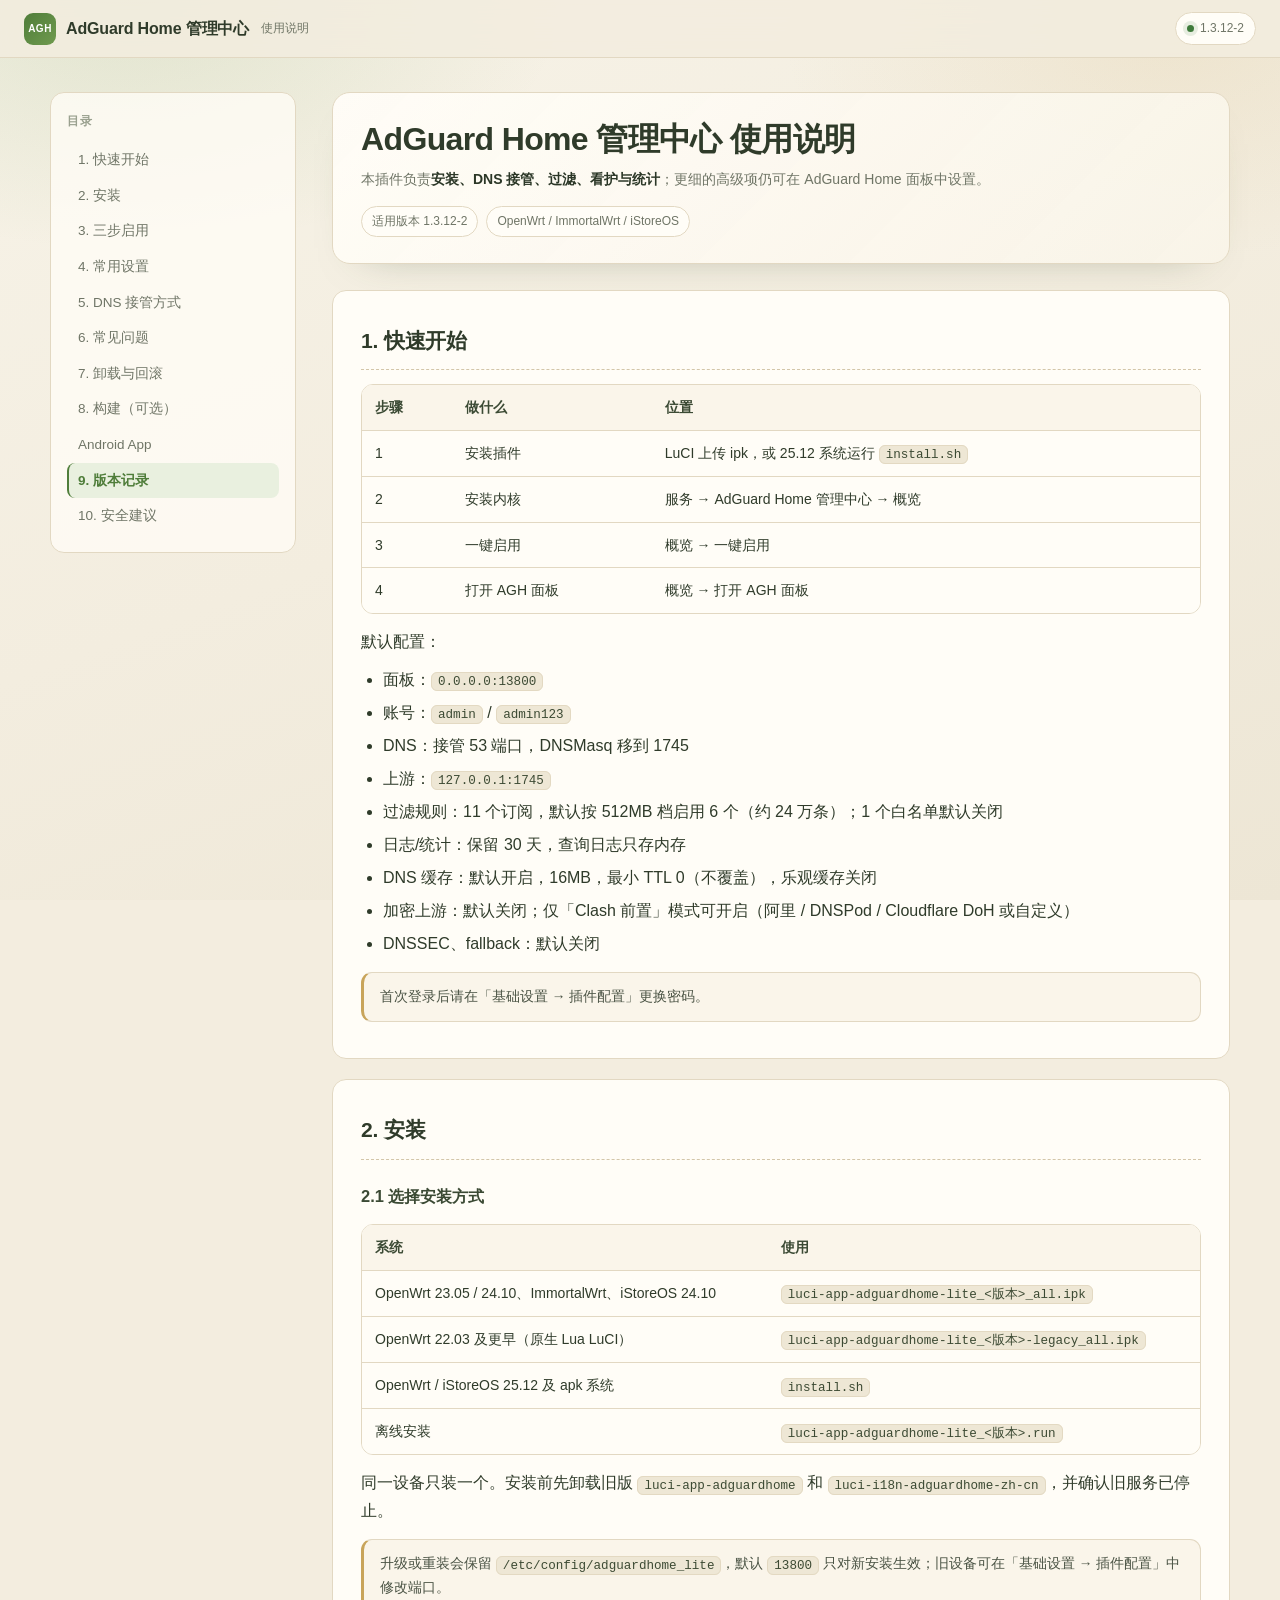
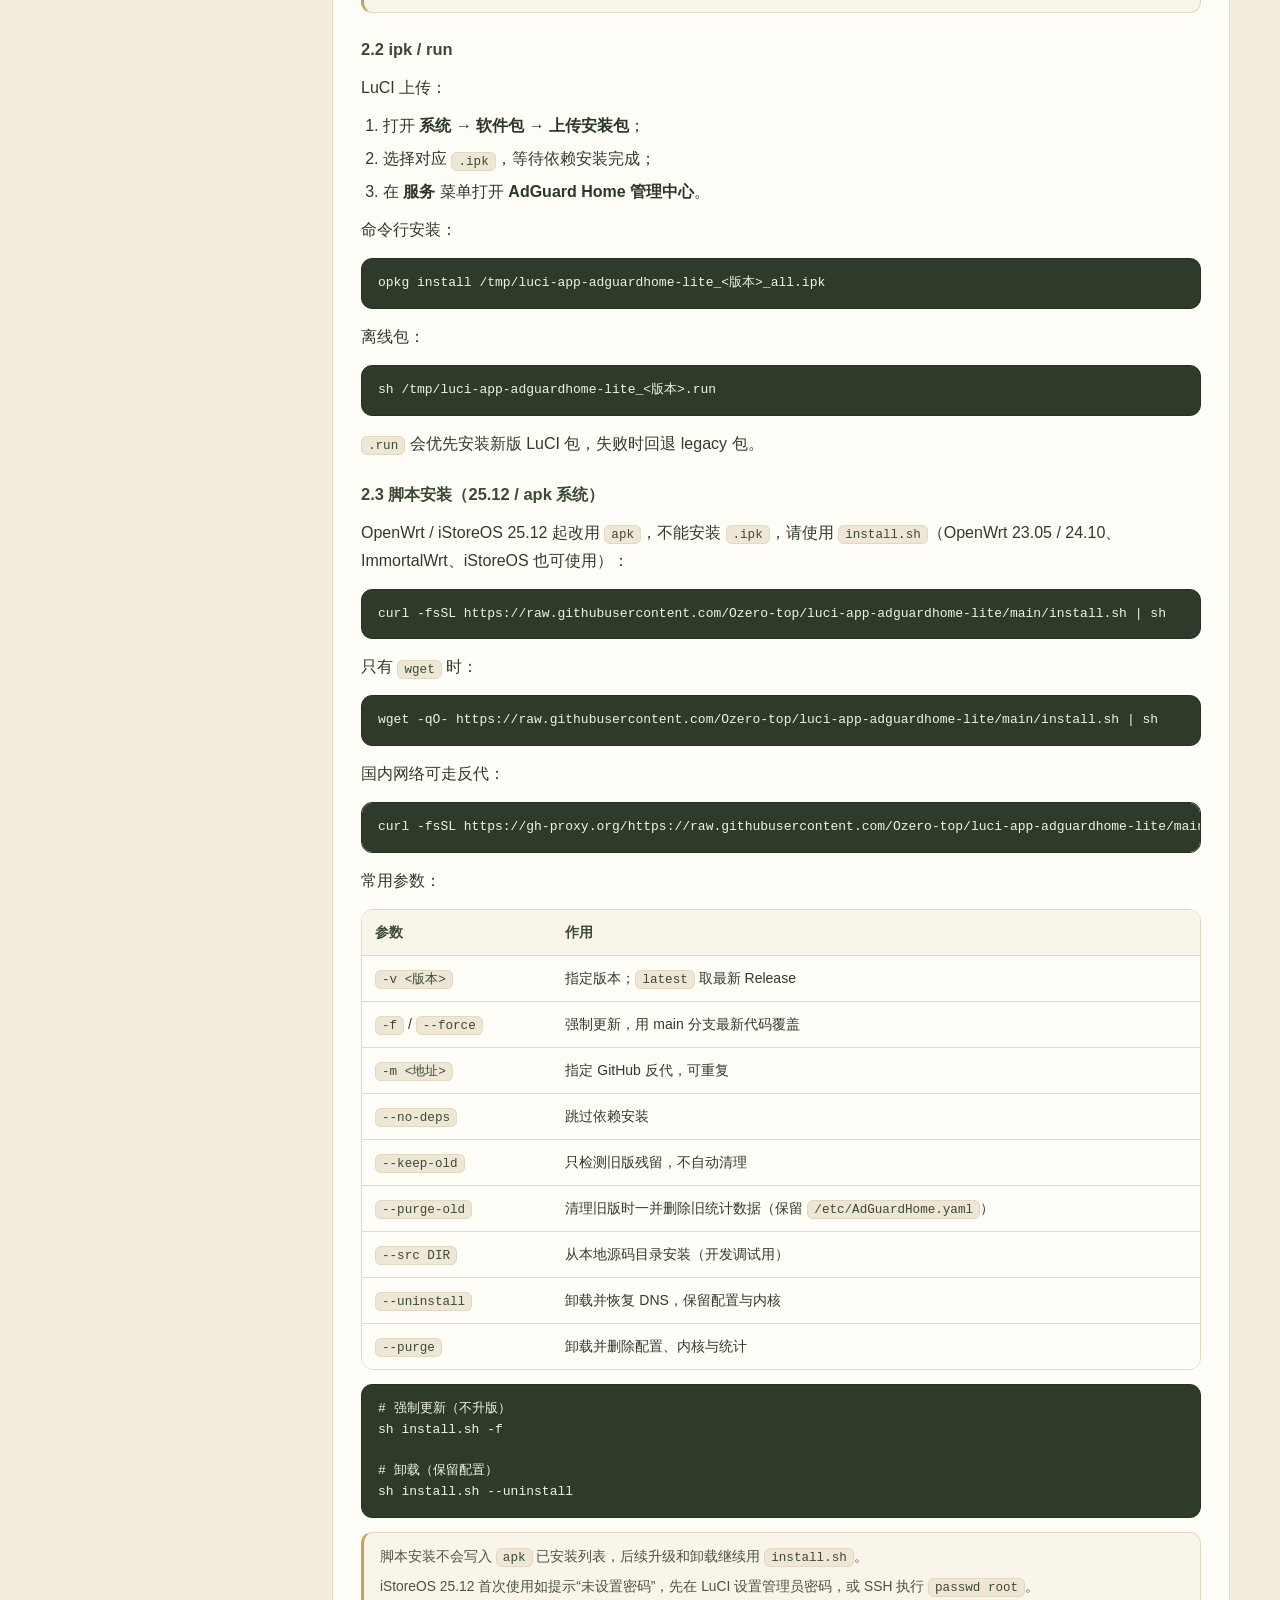
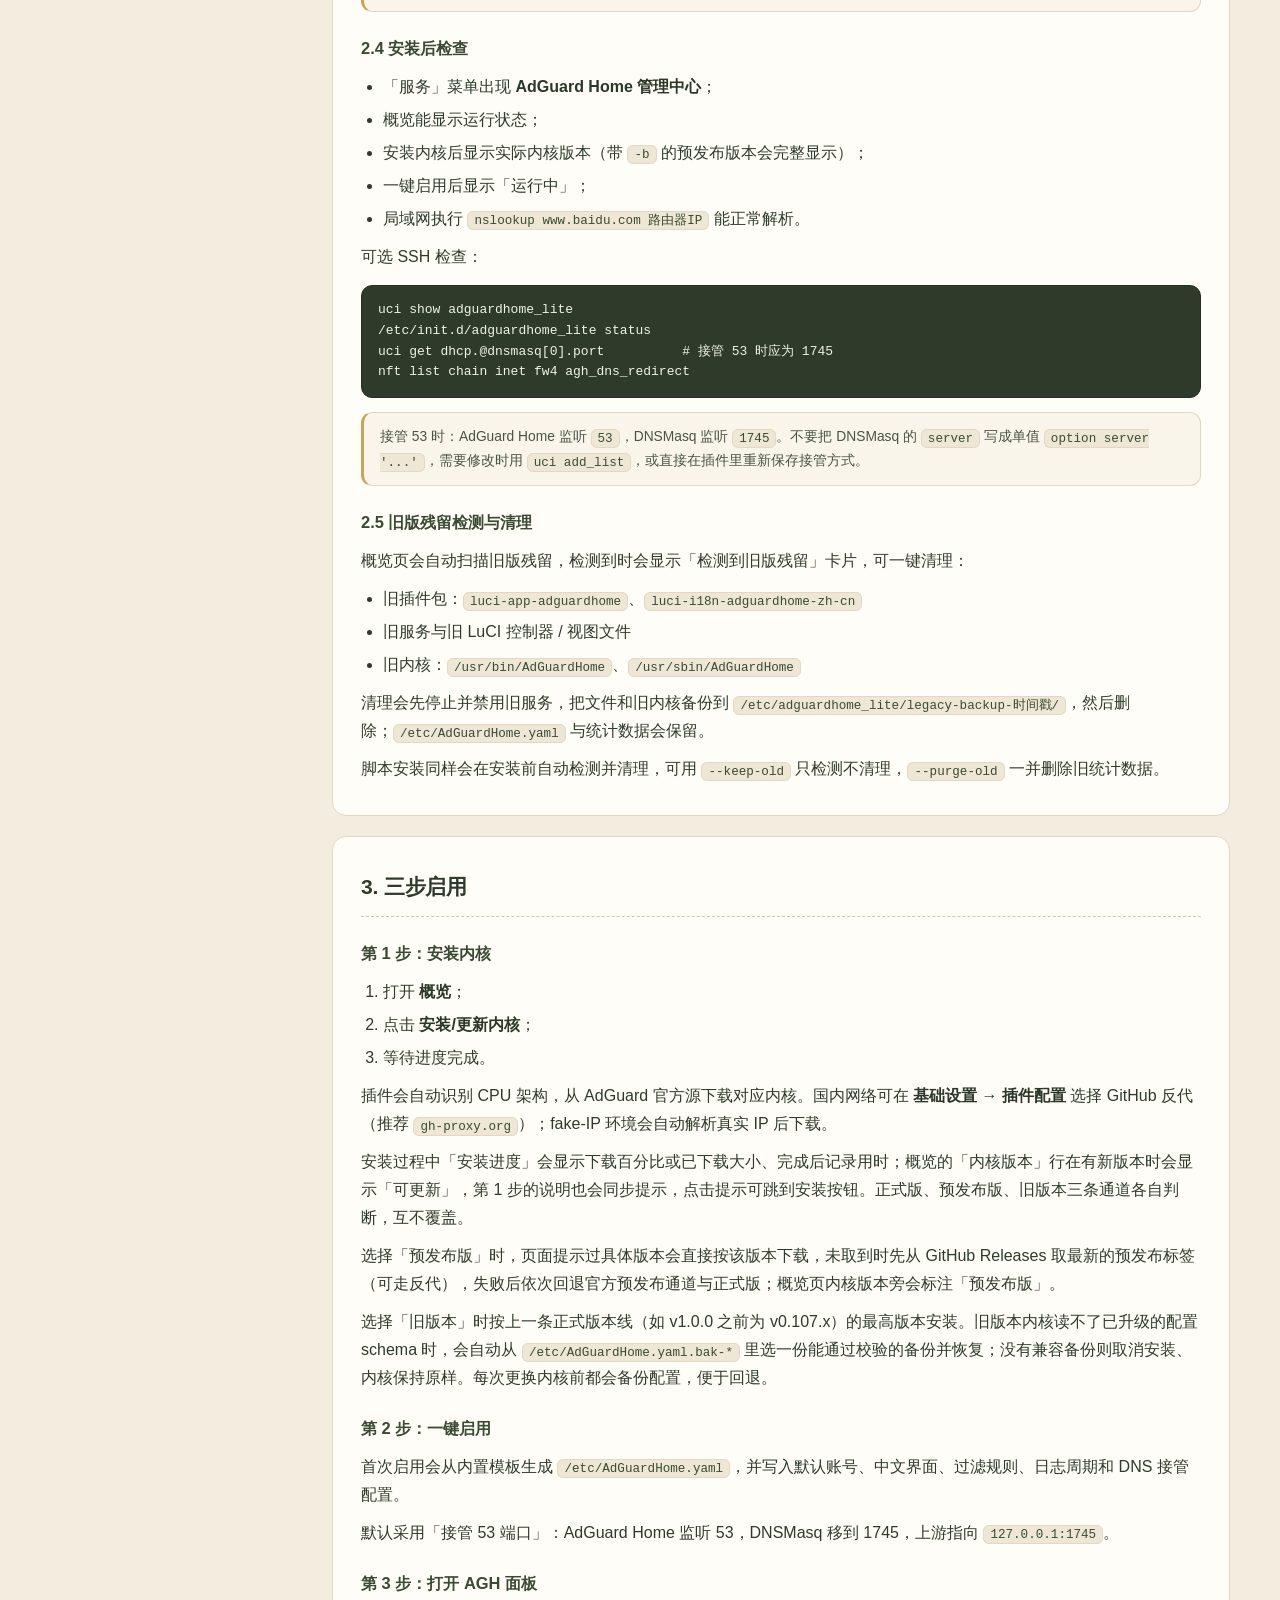
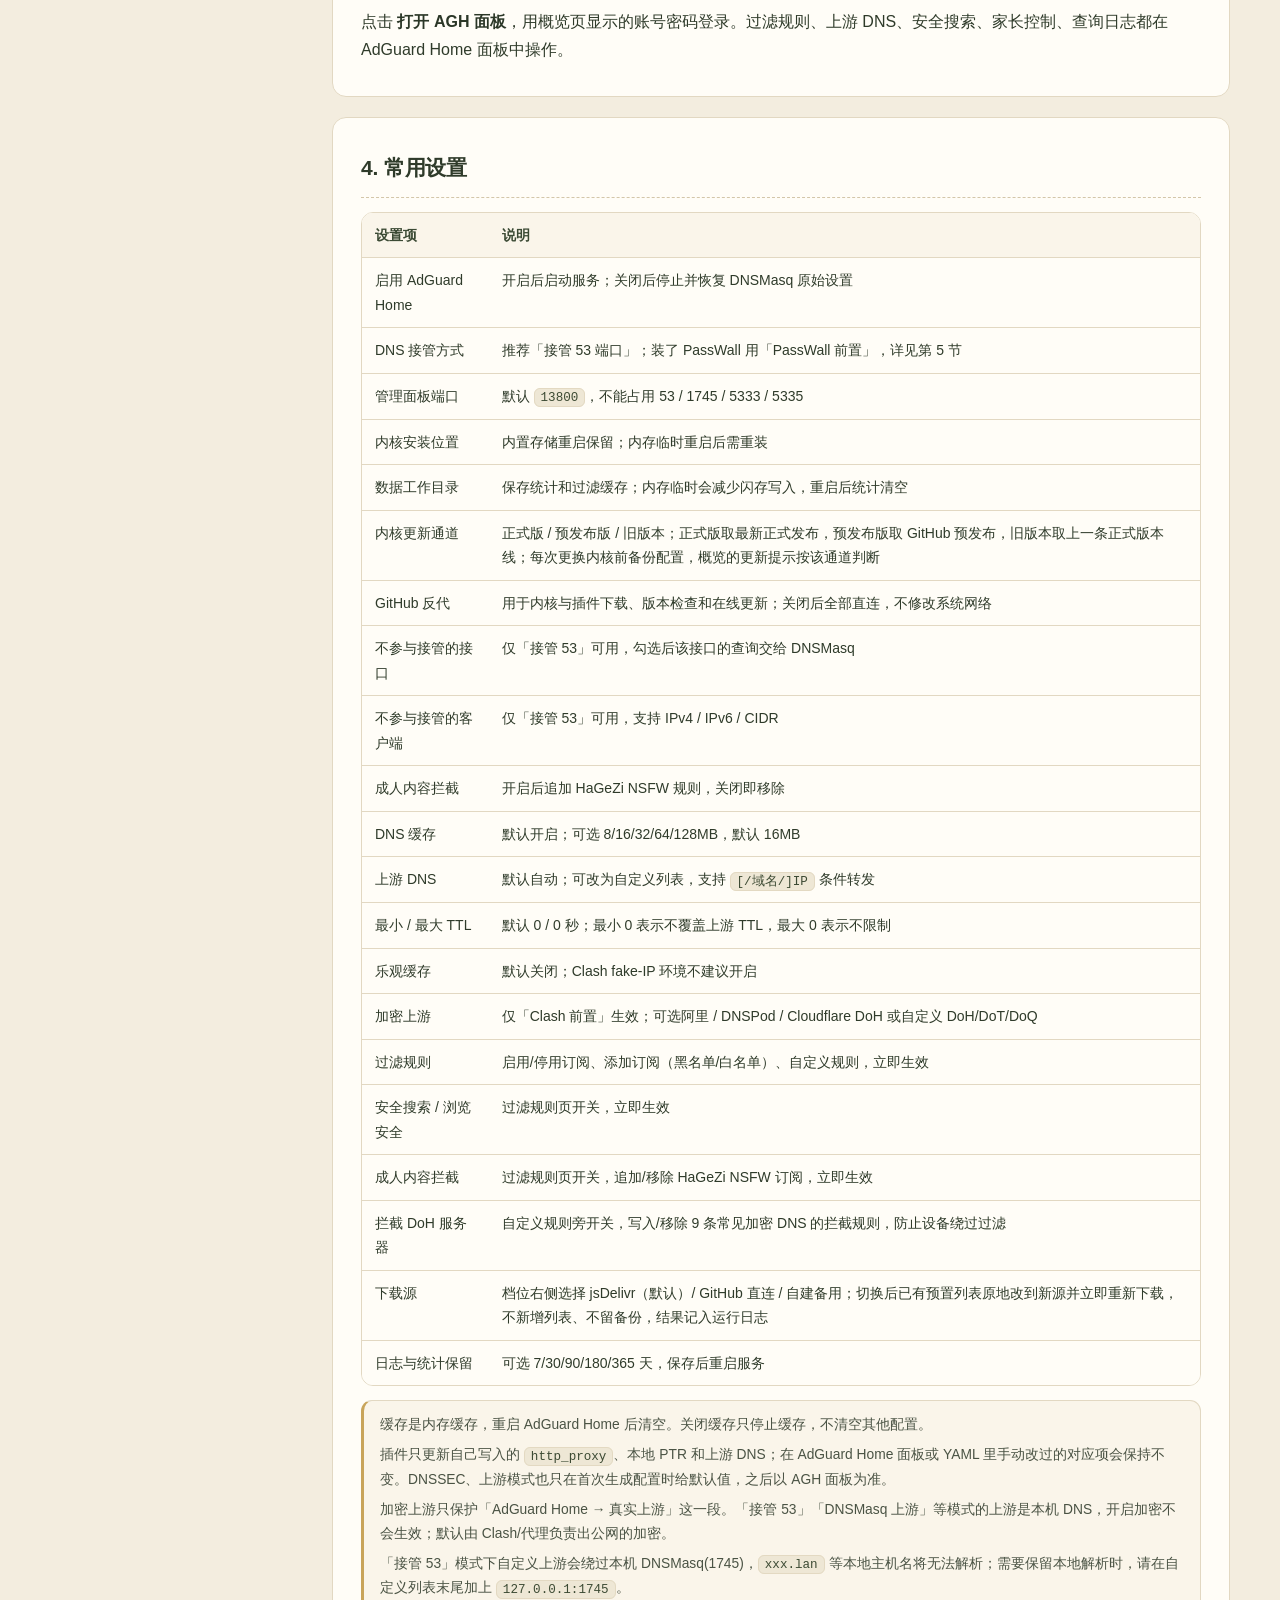
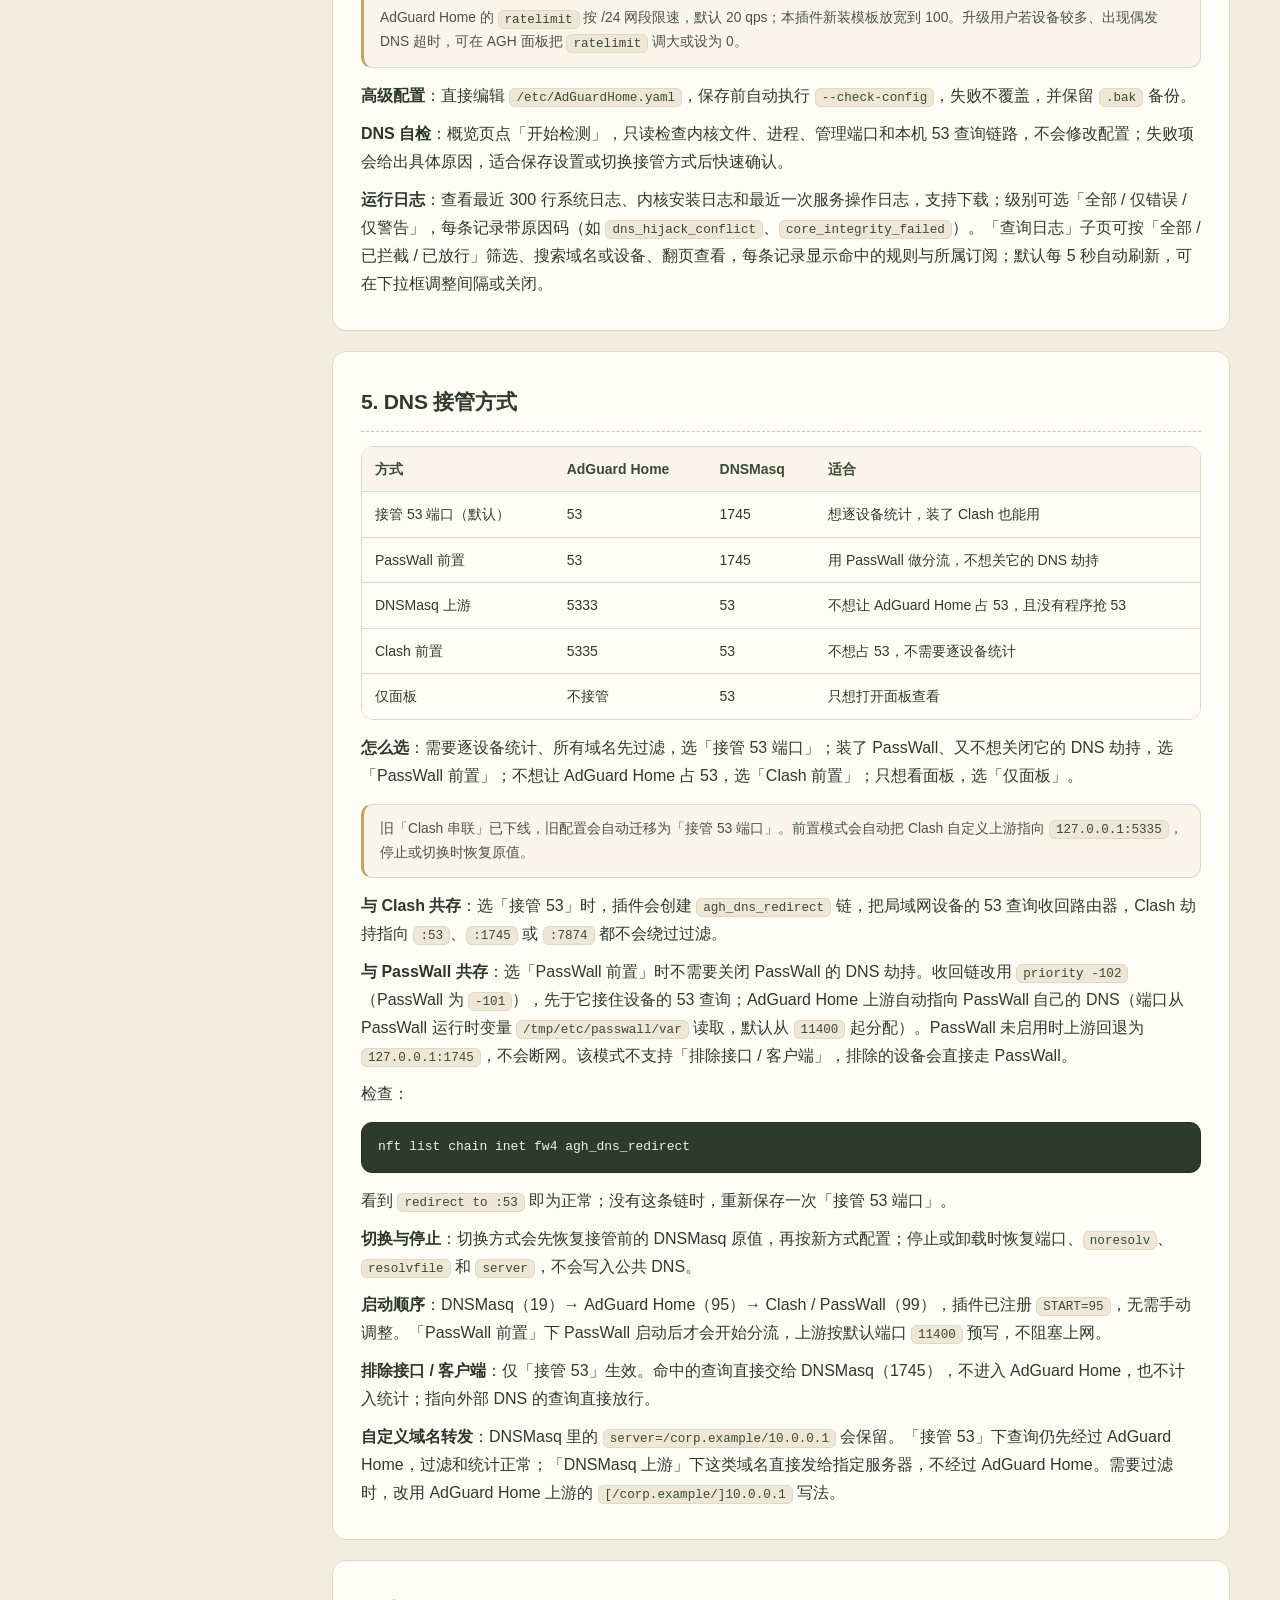
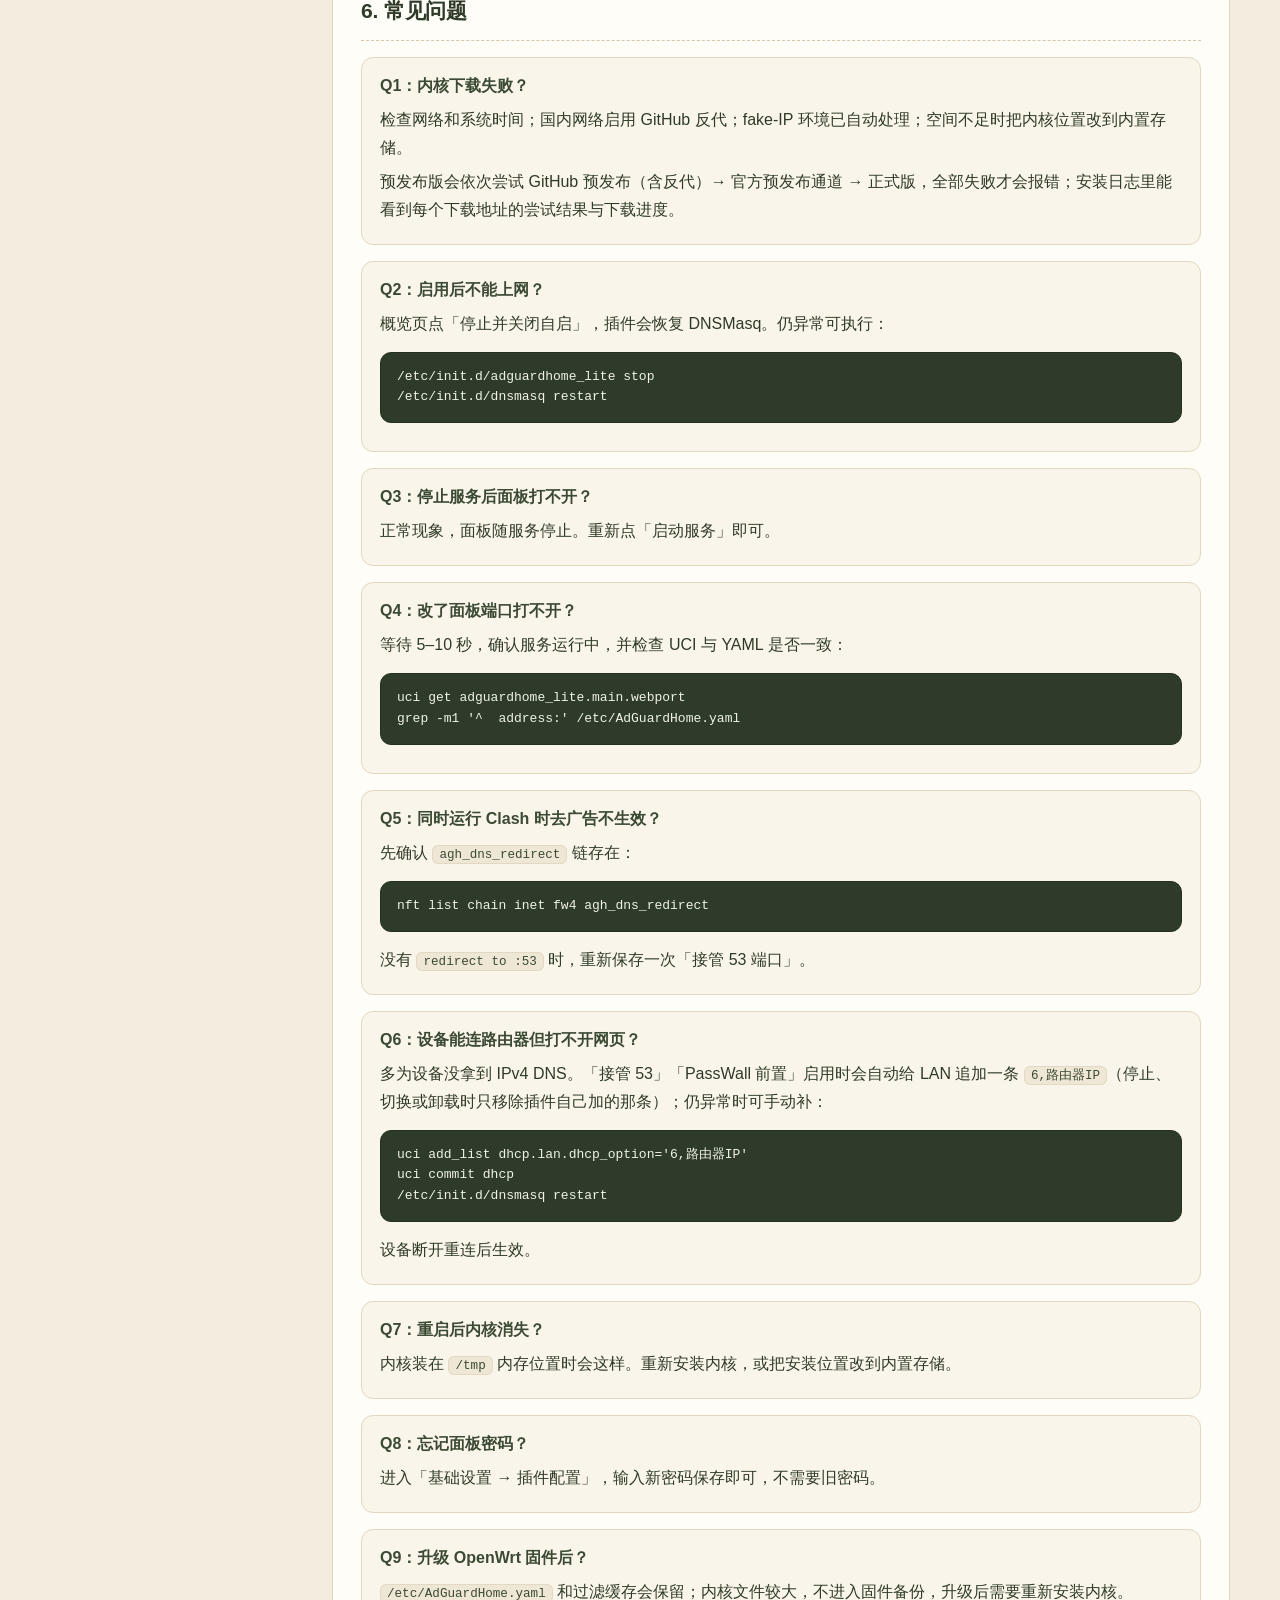
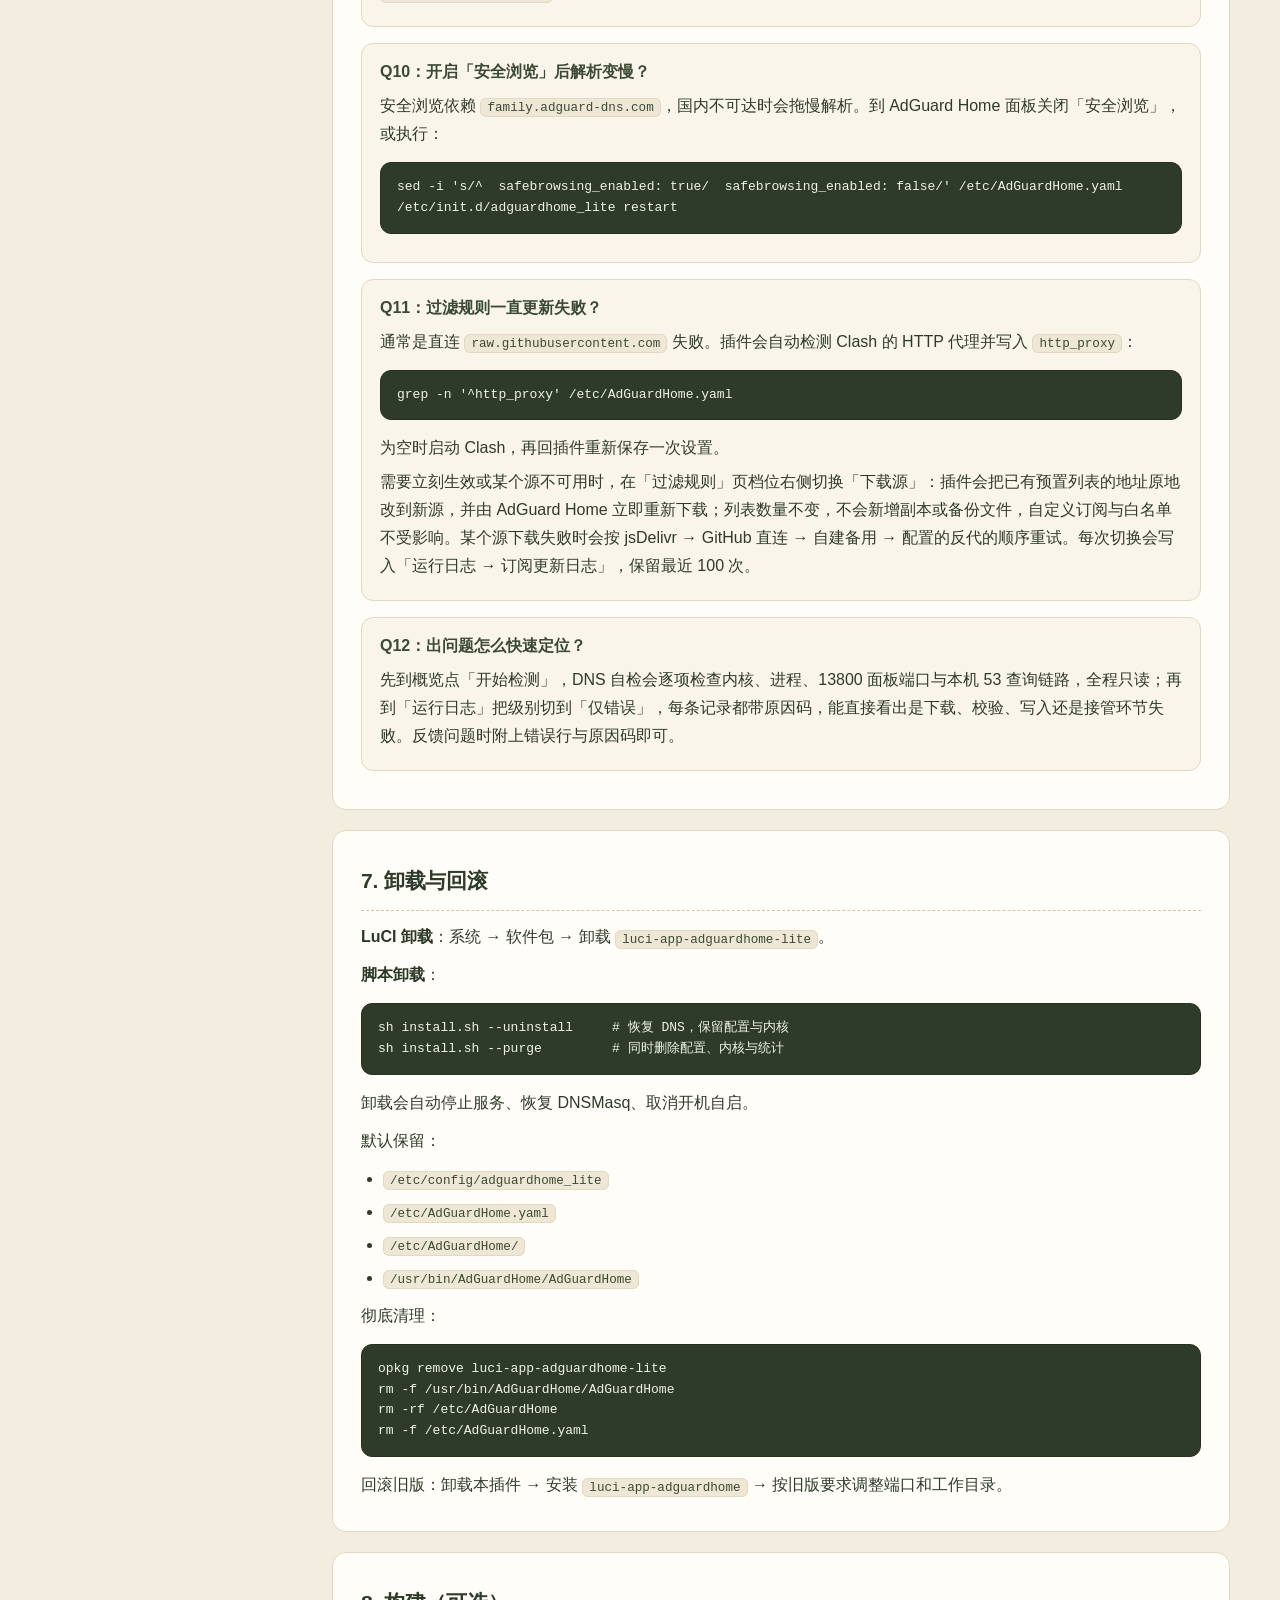
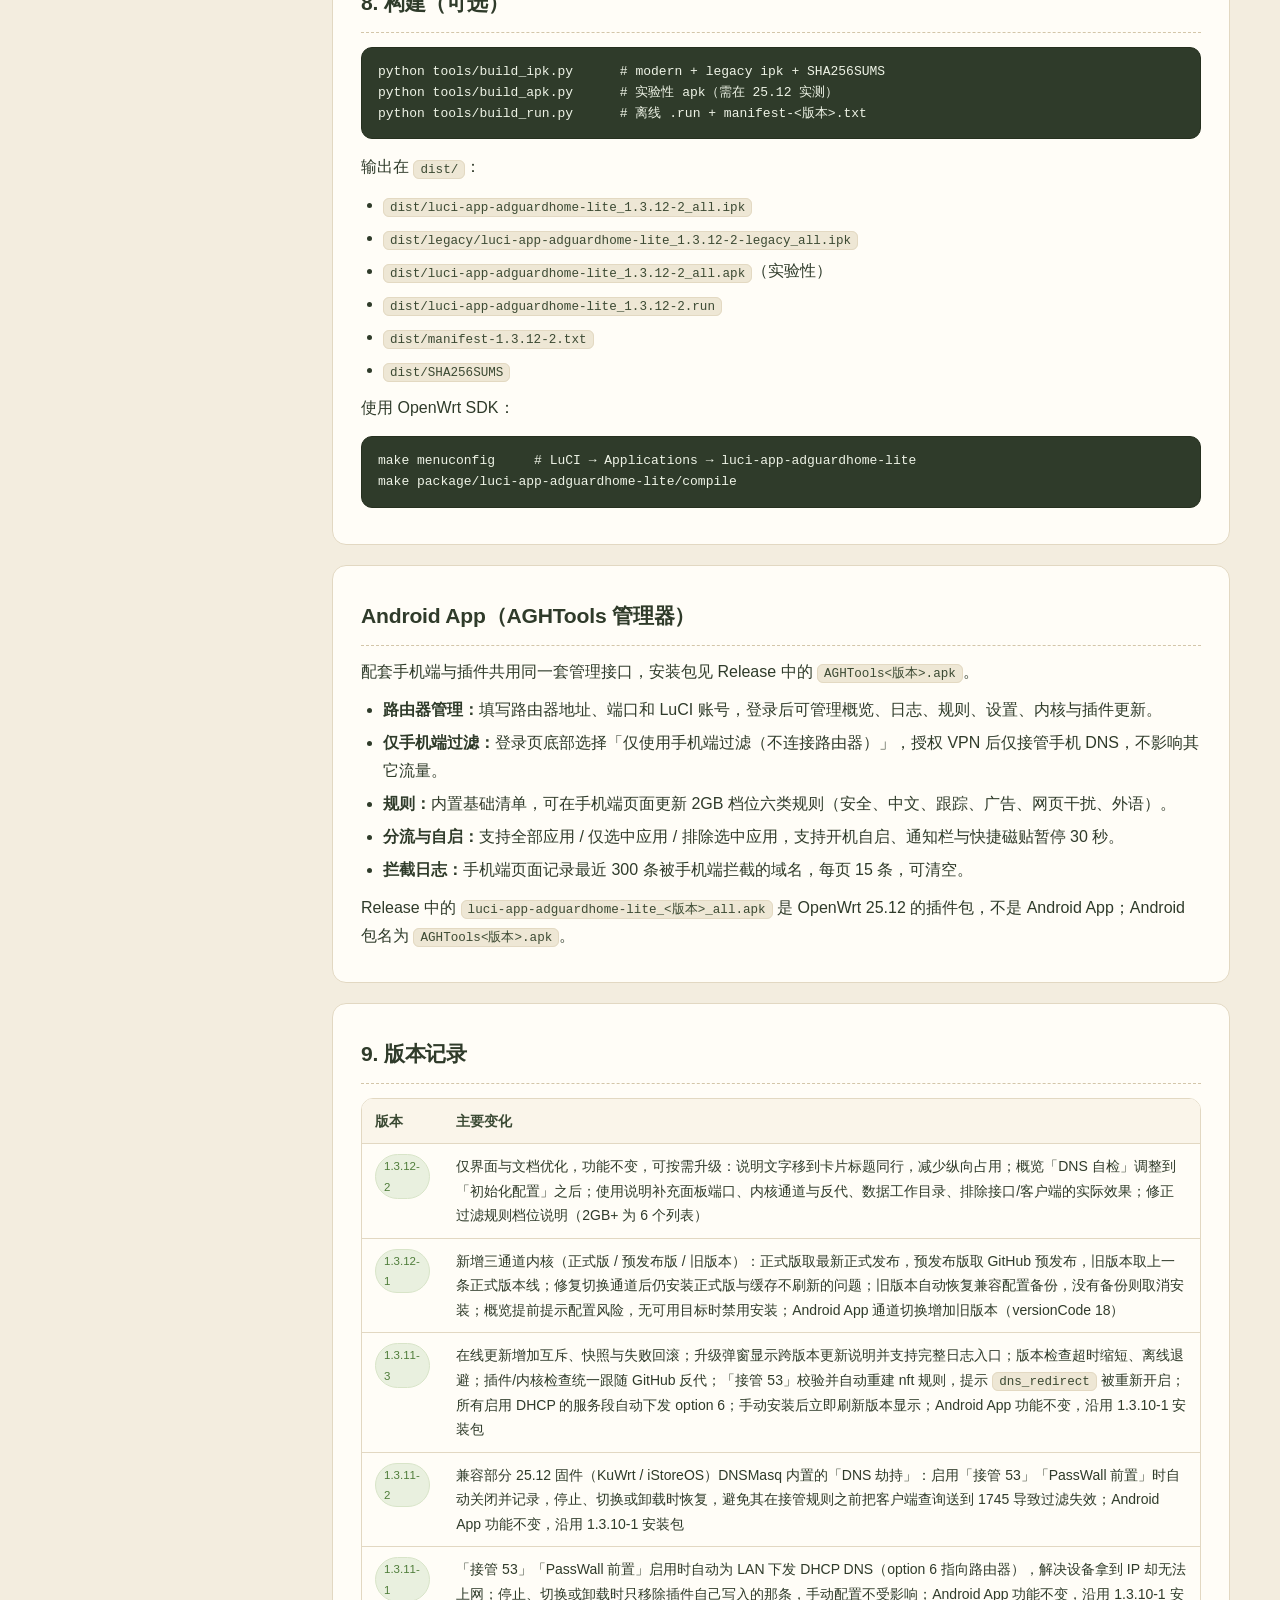
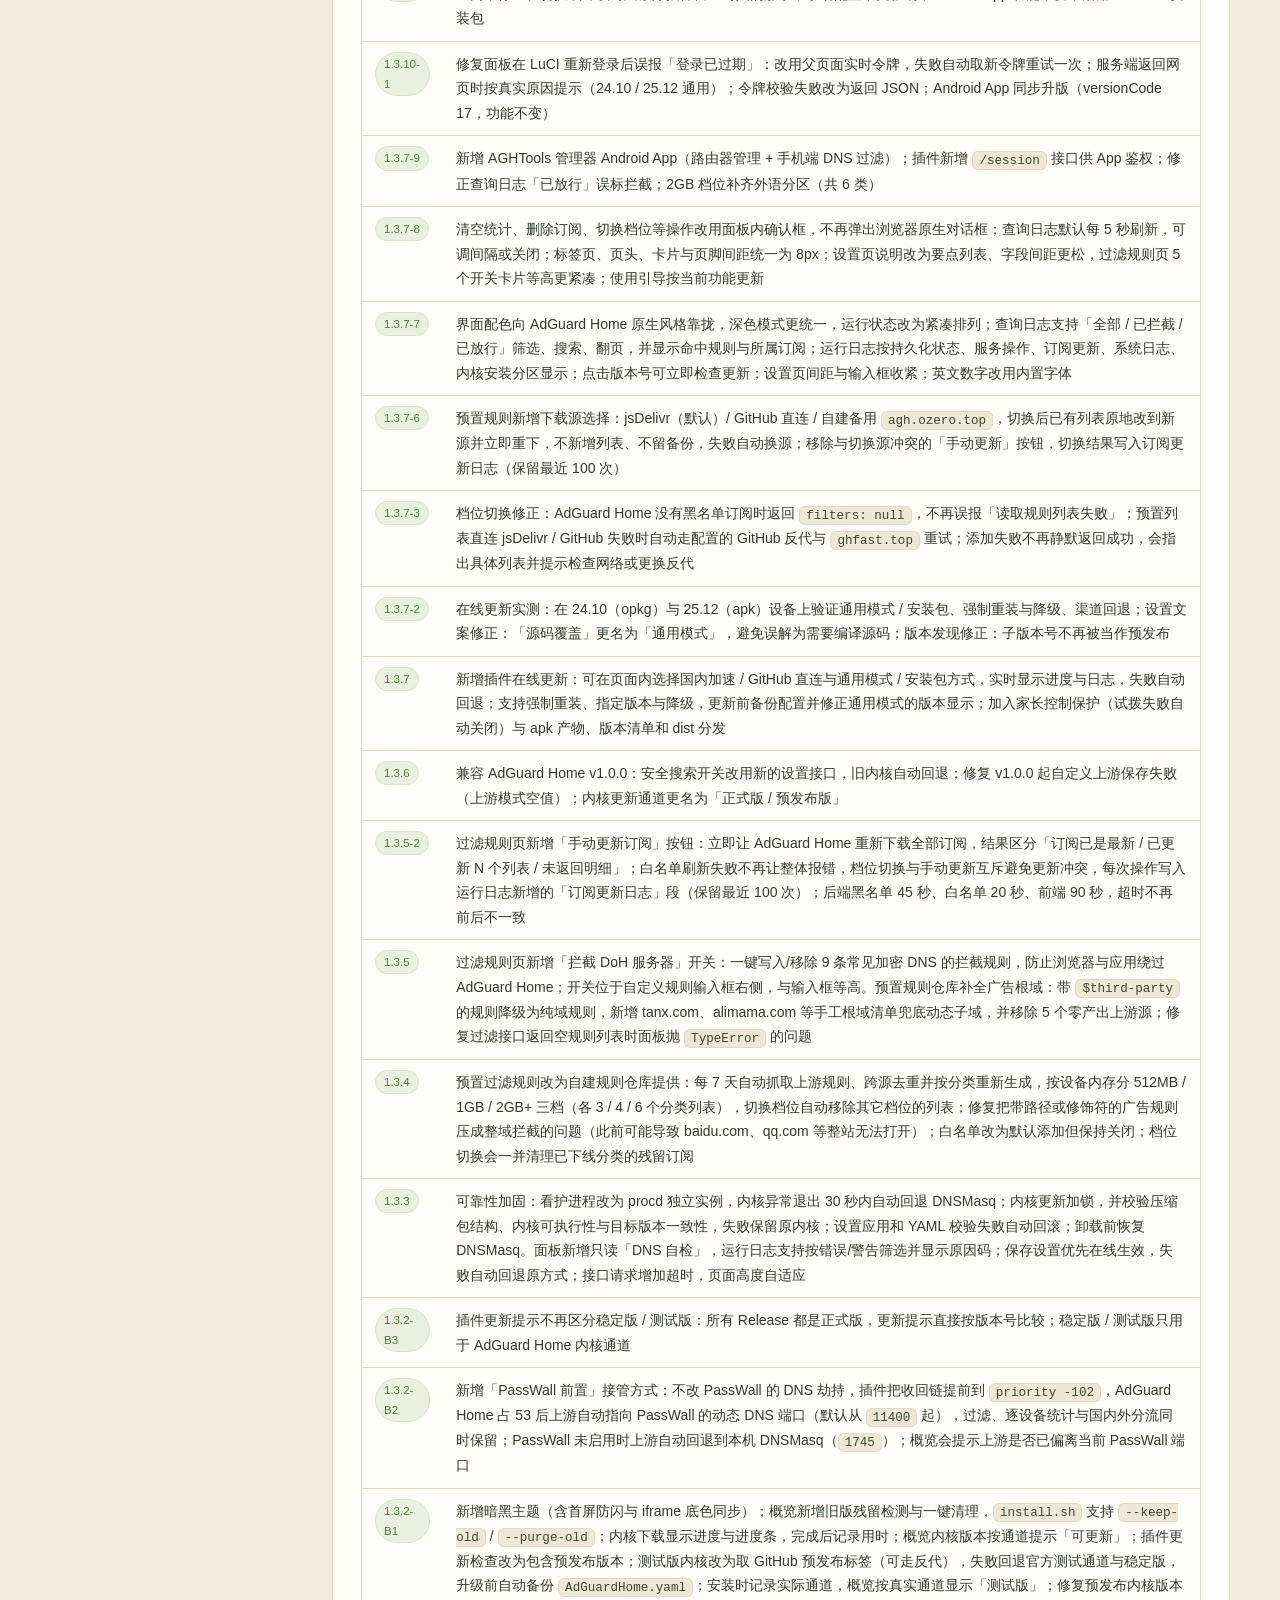
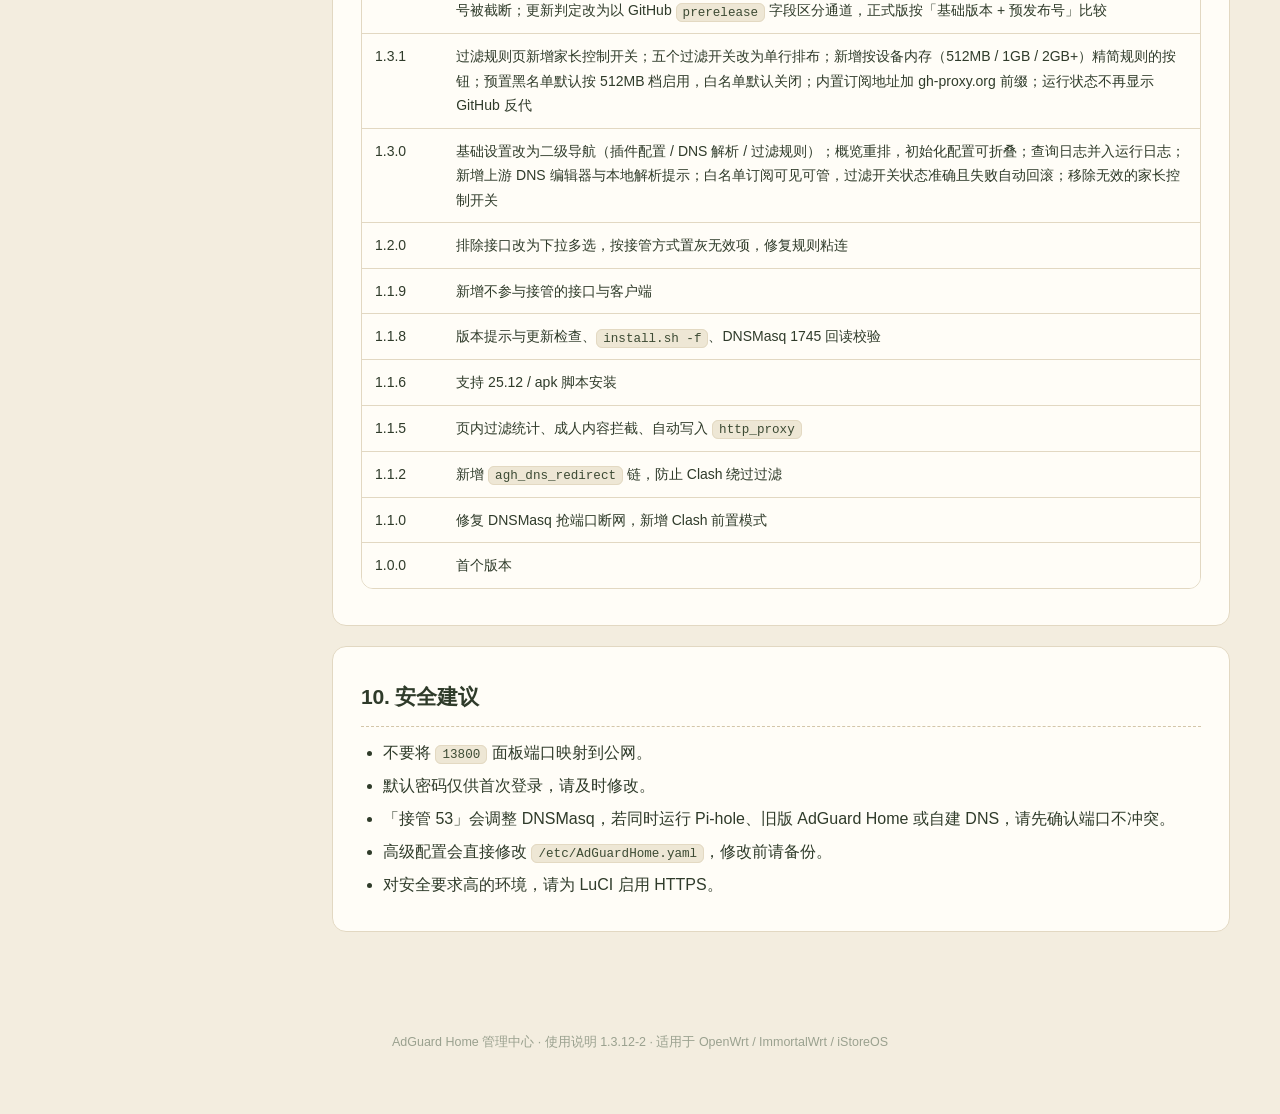
==== commit 551ee34a: "1.3.12-2: 界面与使用说明优化（按需升级）" ====
--- a/docs/安装与使用说明.html
+++ b/docs/安装与使用说明.html
@@ -3,7 +3,7 @@
 <head>
 <meta charset="UTF-8">
 <meta name="viewport" content="width=device-width, initial-scale=1.0">
-<title>AdGuard Home 管理中心 使用说明 · 1.3.12-1</title>
+<title>AdGuard Home 管理中心 使用说明 · 1.3.12-2</title>
 <meta name="description" content="AdGuard Home 管理中心使用说明：安装、三步启用、常用设置、DNS 接管方式、常见问题与卸载回滚。">
 <style>
 *,*::before,*::after{box-sizing:border-box}
@@ -185,7 +185,7 @@
 <header class="topbar">
   <div class="brand"><span class="brand-mark">AGH</span>AdGuard Home 管理中心 <small>使用说明</small></div>
   <div class="spacer"></div>
-  <span class="pill"><span class="dot"></span>1.3.12-1</span>
+  <span class="pill"><span class="dot"></span>1.3.12-2</span>
 </header>
 
 <div class="layout">
@@ -211,7 +211,7 @@
       <h1>AdGuard Home 管理中心 使用说明</h1>
       <p>本插件负责<strong>安装、DNS 接管、过滤、看护与统计</strong>；更细的高级项仍可在 AdGuard Home 面板中设置。</p>
       <div class="meta">
-        <span>适用版本 1.3.12-1</span>
+        <span>适用版本 1.3.12-2</span>
         <span>OpenWrt / ImmortalWrt / iStoreOS</span>
       </div>
     </div>
@@ -367,9 +367,9 @@
             <tr><td>DNS 接管方式</td><td>推荐「接管 53 端口」；装了 PassWall 用「PassWall 前置」，详见第 5 节</td></tr>
             <tr><td>管理面板端口</td><td>默认 <code>13800</code>，不能占用 53 / 1745 / 5333 / 5335</td></tr>
             <tr><td>内核安装位置</td><td>内置存储重启保留；内存临时重启后需重装</td></tr>
-            <tr><td>数据工作目录</td><td>保存统计和过滤缓存；内存临时会减少闪存写入</td></tr>
+            <tr><td>数据工作目录</td><td>保存统计和过滤缓存；内存临时会减少闪存写入，重启后统计清空</td></tr>
             <tr><td>内核更新通道</td><td>正式版 / 预发布版 / 旧版本；正式版取最新正式发布，预发布版取 GitHub 预发布，旧版本取上一条正式版本线；每次更换内核前备份配置，概览的更新提示按该通道判断</td></tr>
-            <tr><td>GitHub 反代</td><td>仅加速内核下载，不修改系统网络</td></tr>
+            <tr><td>GitHub 反代</td><td>用于内核与插件下载、版本检查和在线更新；关闭后全部直连，不修改系统网络</td></tr>
             <tr><td>不参与接管的接口</td><td>仅「接管 53」可用，勾选后该接口的查询交给 DNSMasq</td></tr>
             <tr><td>不参与接管的客户端</td><td>仅「接管 53」可用，支持 IPv4 / IPv6 / CIDR</td></tr>
             <tr><td>成人内容拦截</td><td>开启后追加 HaGeZi NSFW 规则，关闭即移除</td></tr>
@@ -535,11 +535,11 @@
 python tools/build_run.py      # 离线 .run + manifest-&lt;版本&gt;.txt</code></pre>
       <p>输出在 <code>dist/</code>：</p>
       <ul>
-        <li><code>dist/luci-app-adguardhome-lite_1.3.12-1_all.ipk</code></li>
-        <li><code>dist/legacy/luci-app-adguardhome-lite_1.3.12-1-legacy_all.ipk</code></li>
-        <li><code>dist/luci-app-adguardhome-lite_1.3.12-1_all.apk</code>（实验性）</li>
-        <li><code>dist/luci-app-adguardhome-lite_1.3.12-1.run</code></li>
-        <li><code>dist/manifest-1.3.12-1.txt</code></li>
+        <li><code>dist/luci-app-adguardhome-lite_1.3.12-2_all.ipk</code></li>
+        <li><code>dist/legacy/luci-app-adguardhome-lite_1.3.12-2-legacy_all.ipk</code></li>
+        <li><code>dist/luci-app-adguardhome-lite_1.3.12-2_all.apk</code>（实验性）</li>
+        <li><code>dist/luci-app-adguardhome-lite_1.3.12-2.run</code></li>
+        <li><code>dist/manifest-1.3.12-2.txt</code></li>
         <li><code>dist/SHA256SUMS</code></li>
       </ul>
       <p>使用 OpenWrt SDK：</p>
@@ -566,6 +566,10 @@
         <table>
           <thead><tr><th>版本</th><th>主要变化</th></tr></thead>
           <tbody>
+            <tr>
+              <td><span class="tag">1.3.12-2</span></td>
+              <td>仅界面与文档优化，功能不变，可按需升级：说明文字移到卡片标题同行，减少纵向占用；概览「DNS 自检」调整到「初始化配置」之后；使用说明补充面板端口、内核通道与反代、数据工作目录、排除接口/客户端的实际效果；修正过滤规则档位说明（2GB+ 为 6 个列表）</td>
+            </tr>
             <tr>
               <td><span class="tag">1.3.12-1</span></td>
               <td>新增三通道内核（正式版 / 预发布版 / 旧版本）：正式版取最新正式发布，预发布版取 GitHub 预发布，旧版本取上一条正式版本线；修复切换通道后仍安装正式版与缓存不刷新的问题；旧版本自动恢复兼容配置备份，没有备份则取消安装；概览提前提示配置风险，无可用目标时禁用安装；Android App 通道切换增加旧版本（versionCode 18）</td>
@@ -674,7 +678,7 @@
   </main>
 </div>
 
-<footer>AdGuard Home 管理中心 · 使用说明 1.3.12-1 · 适用于 OpenWrt / ImmortalWrt / iStoreOS</footer>
+<footer>AdGuard Home 管理中心 · 使用说明 1.3.12-2 · 适用于 OpenWrt / ImmortalWrt / iStoreOS</footer>
 
 <script>
 (function () {
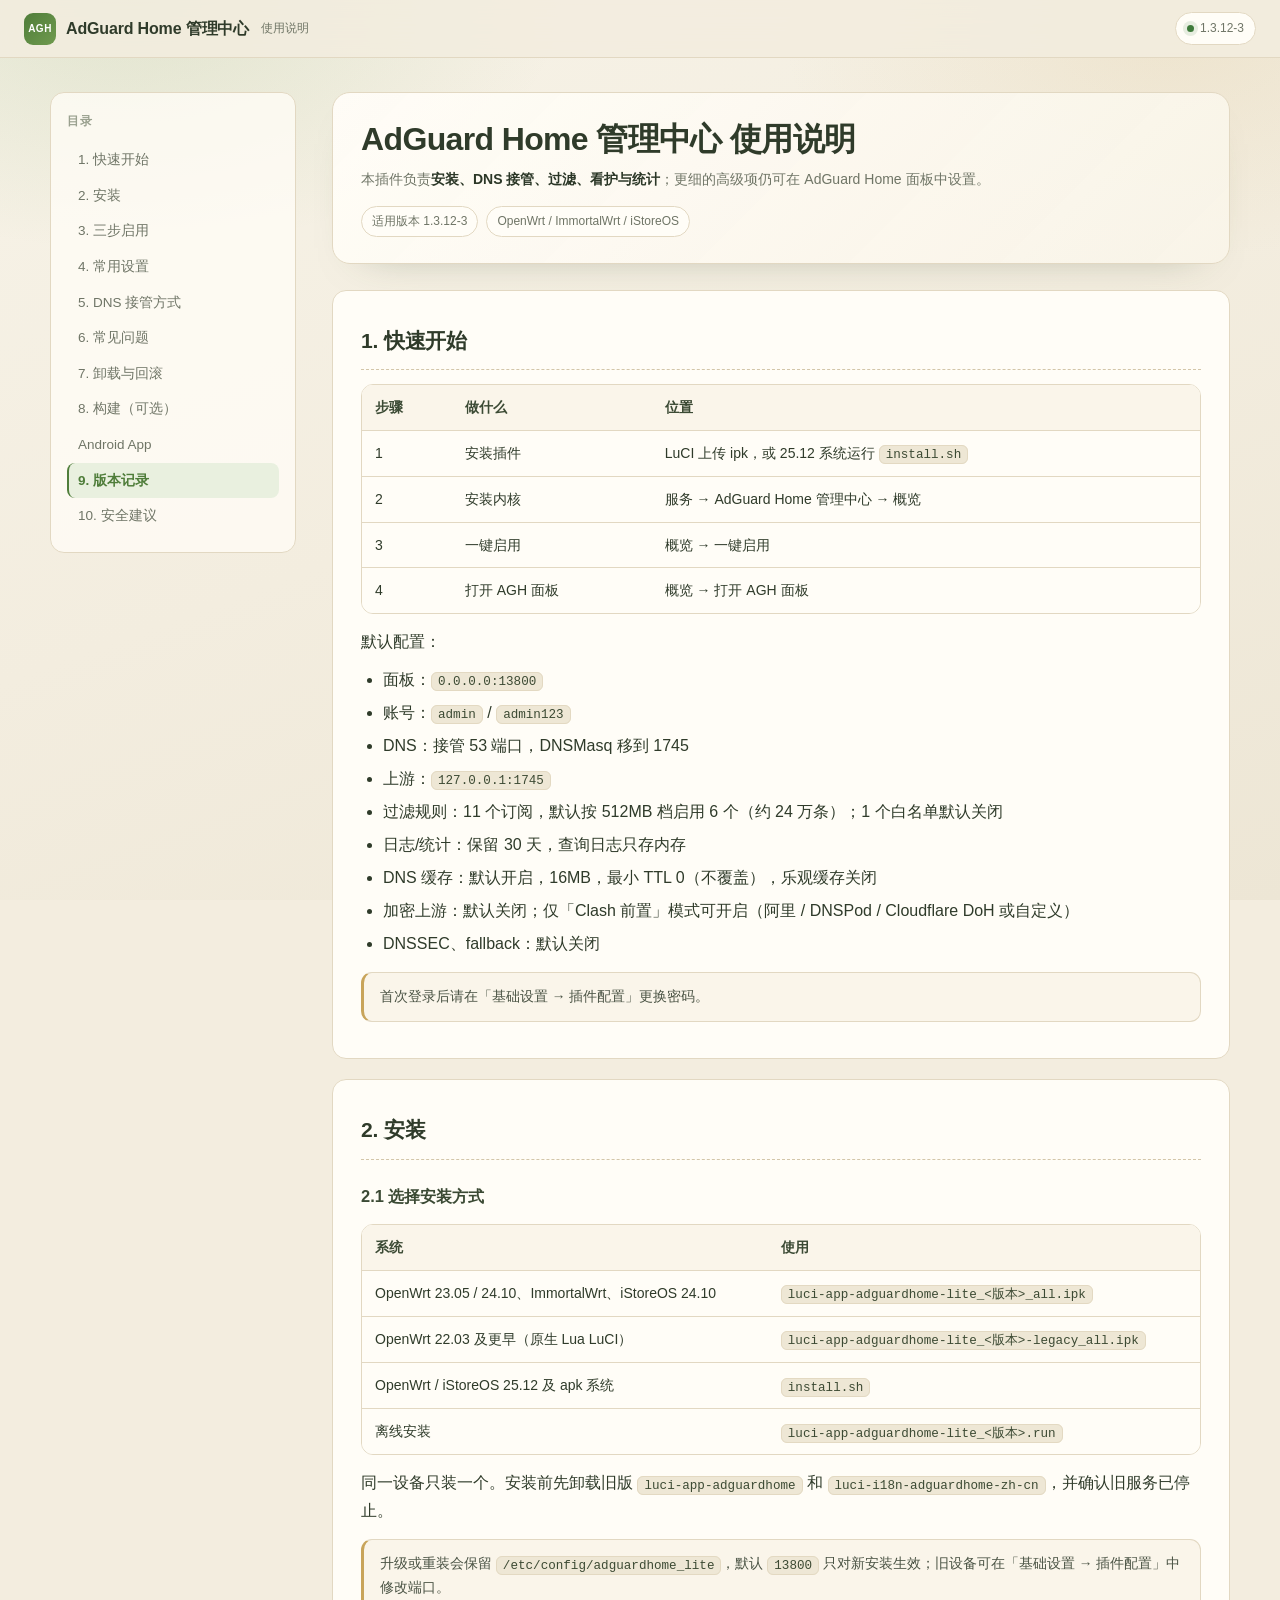
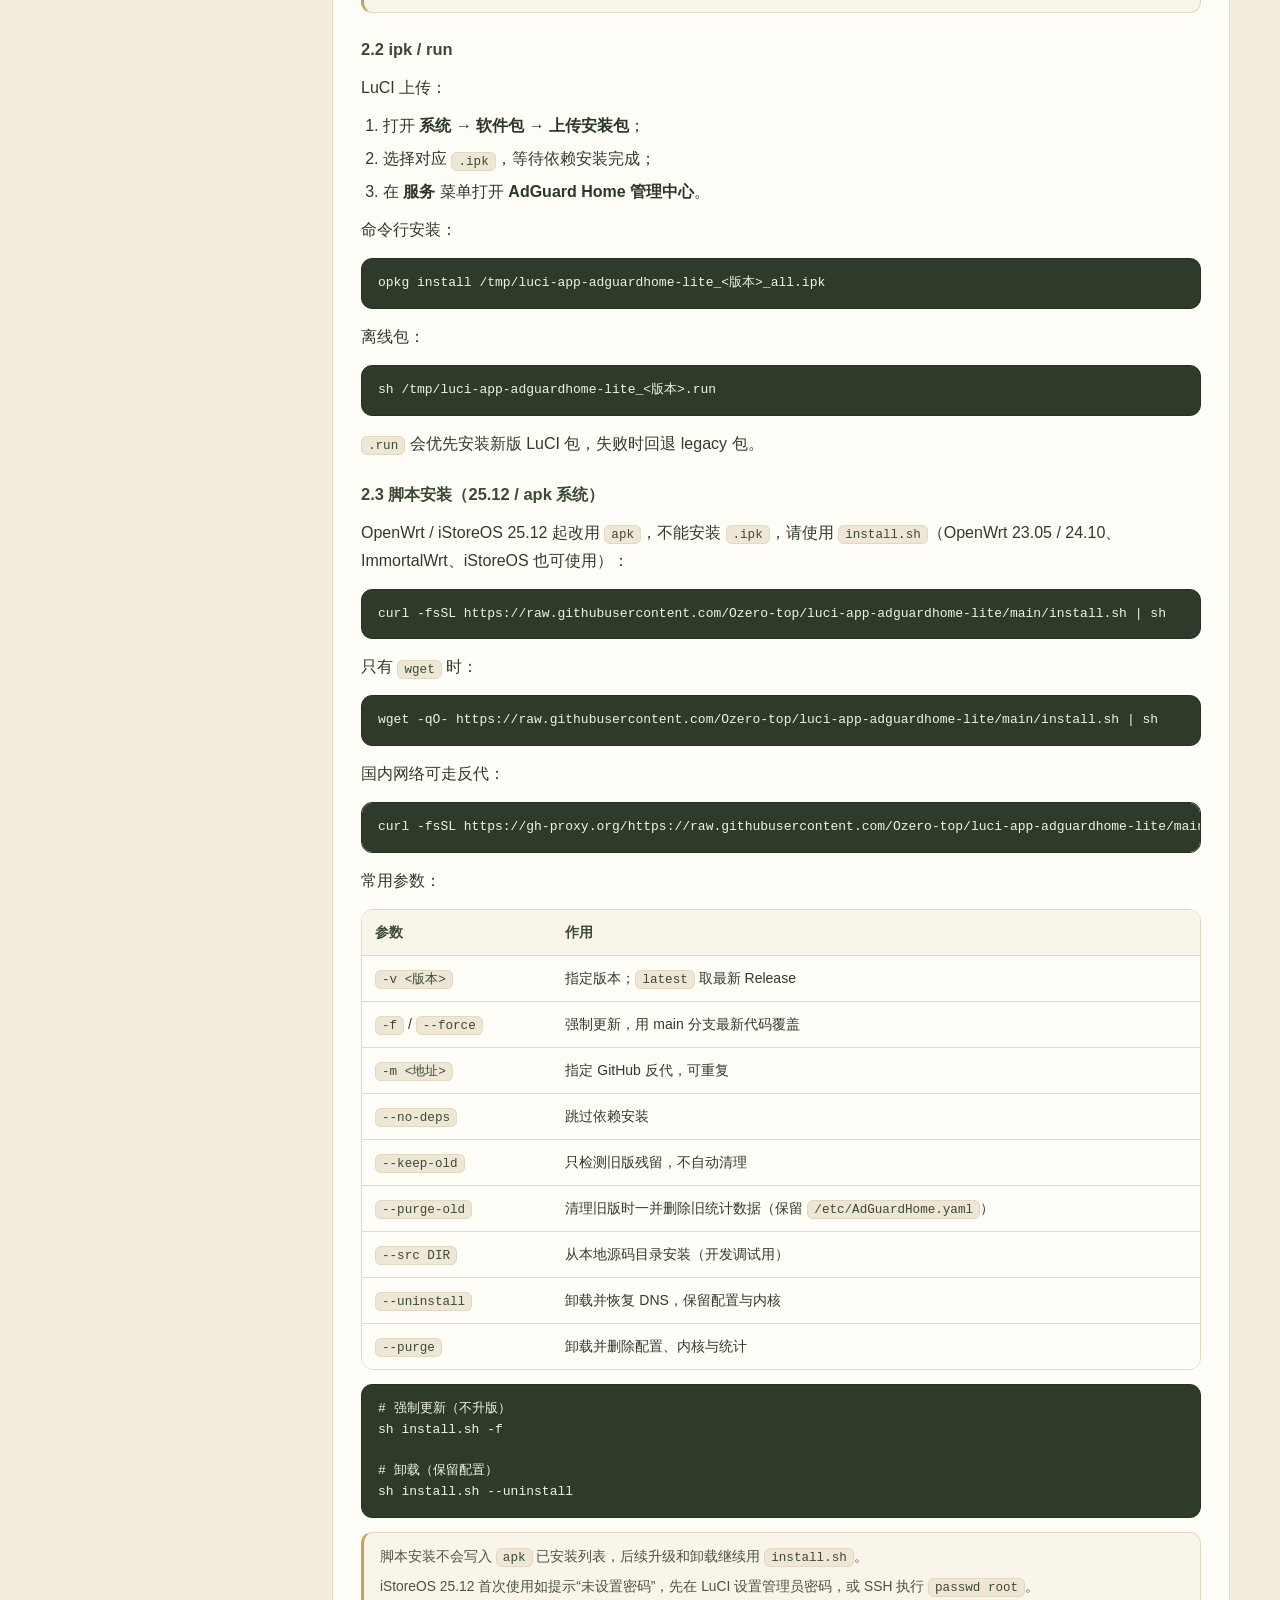
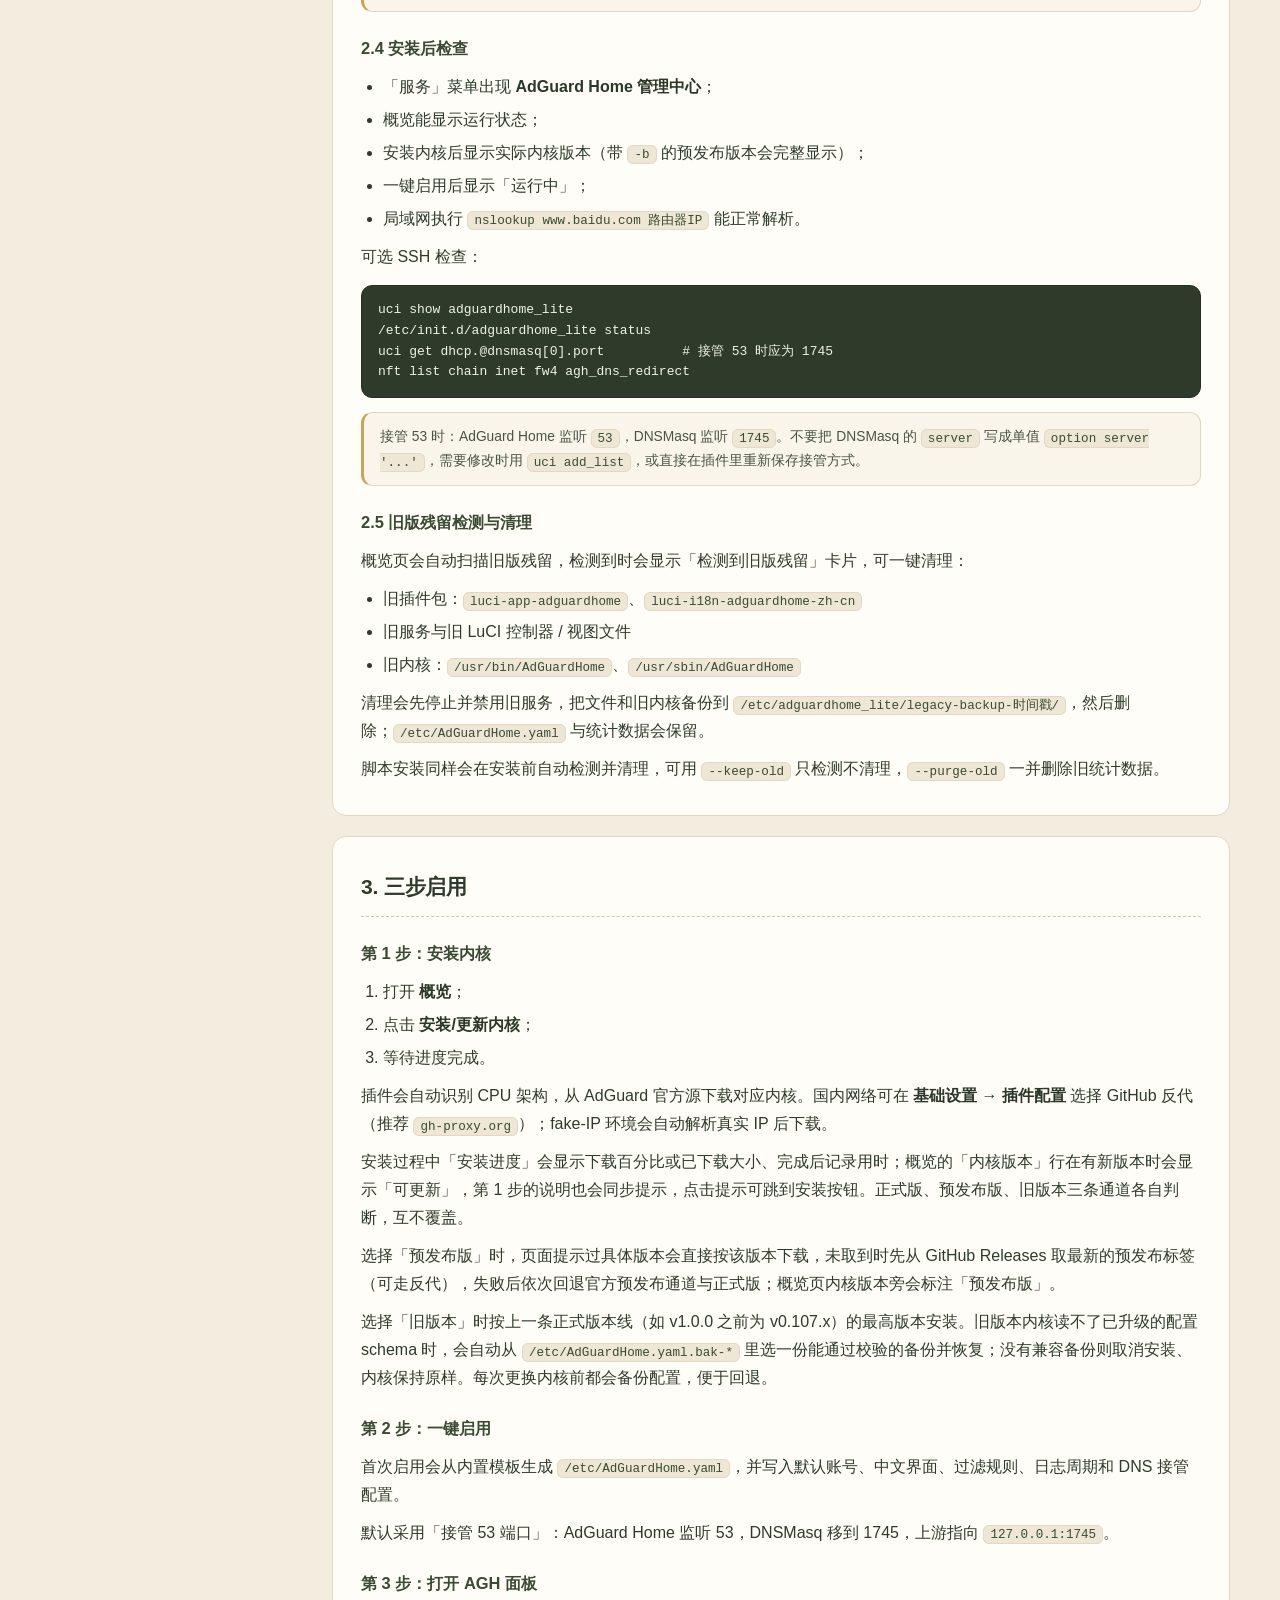
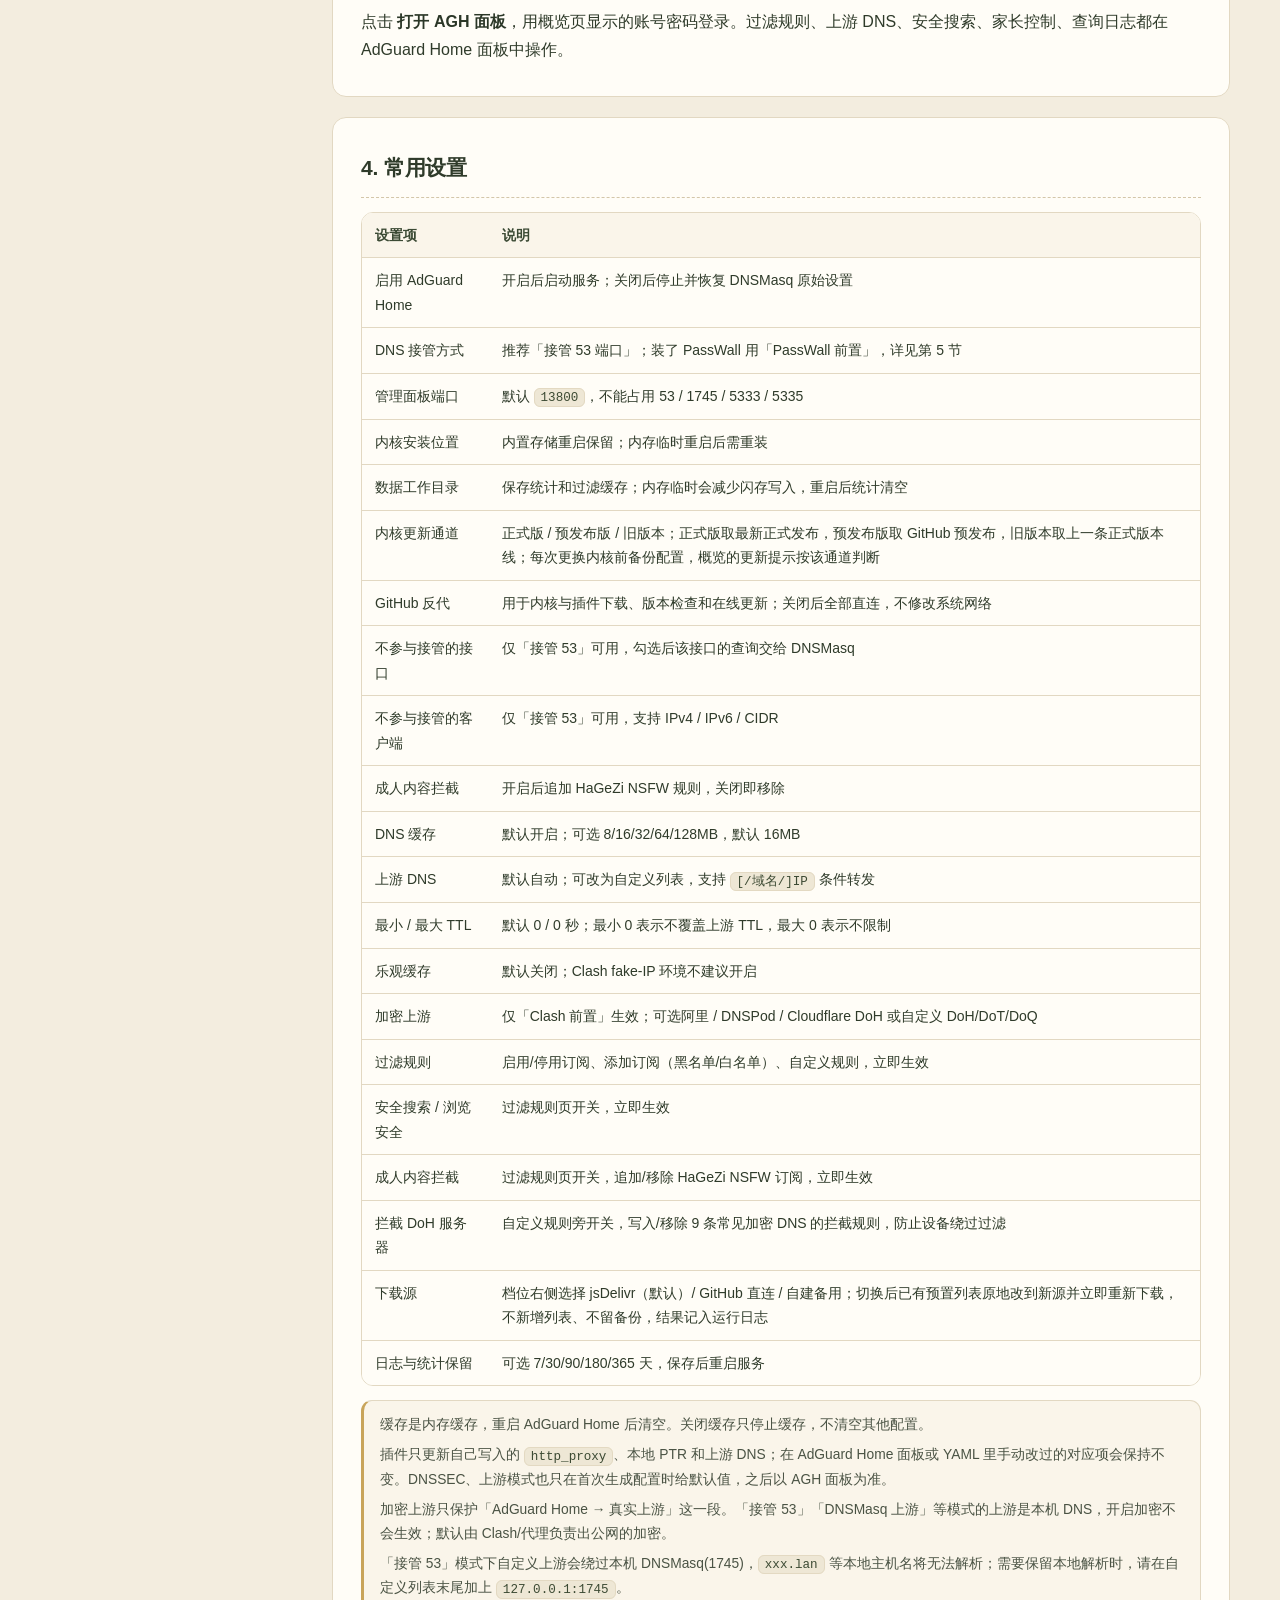
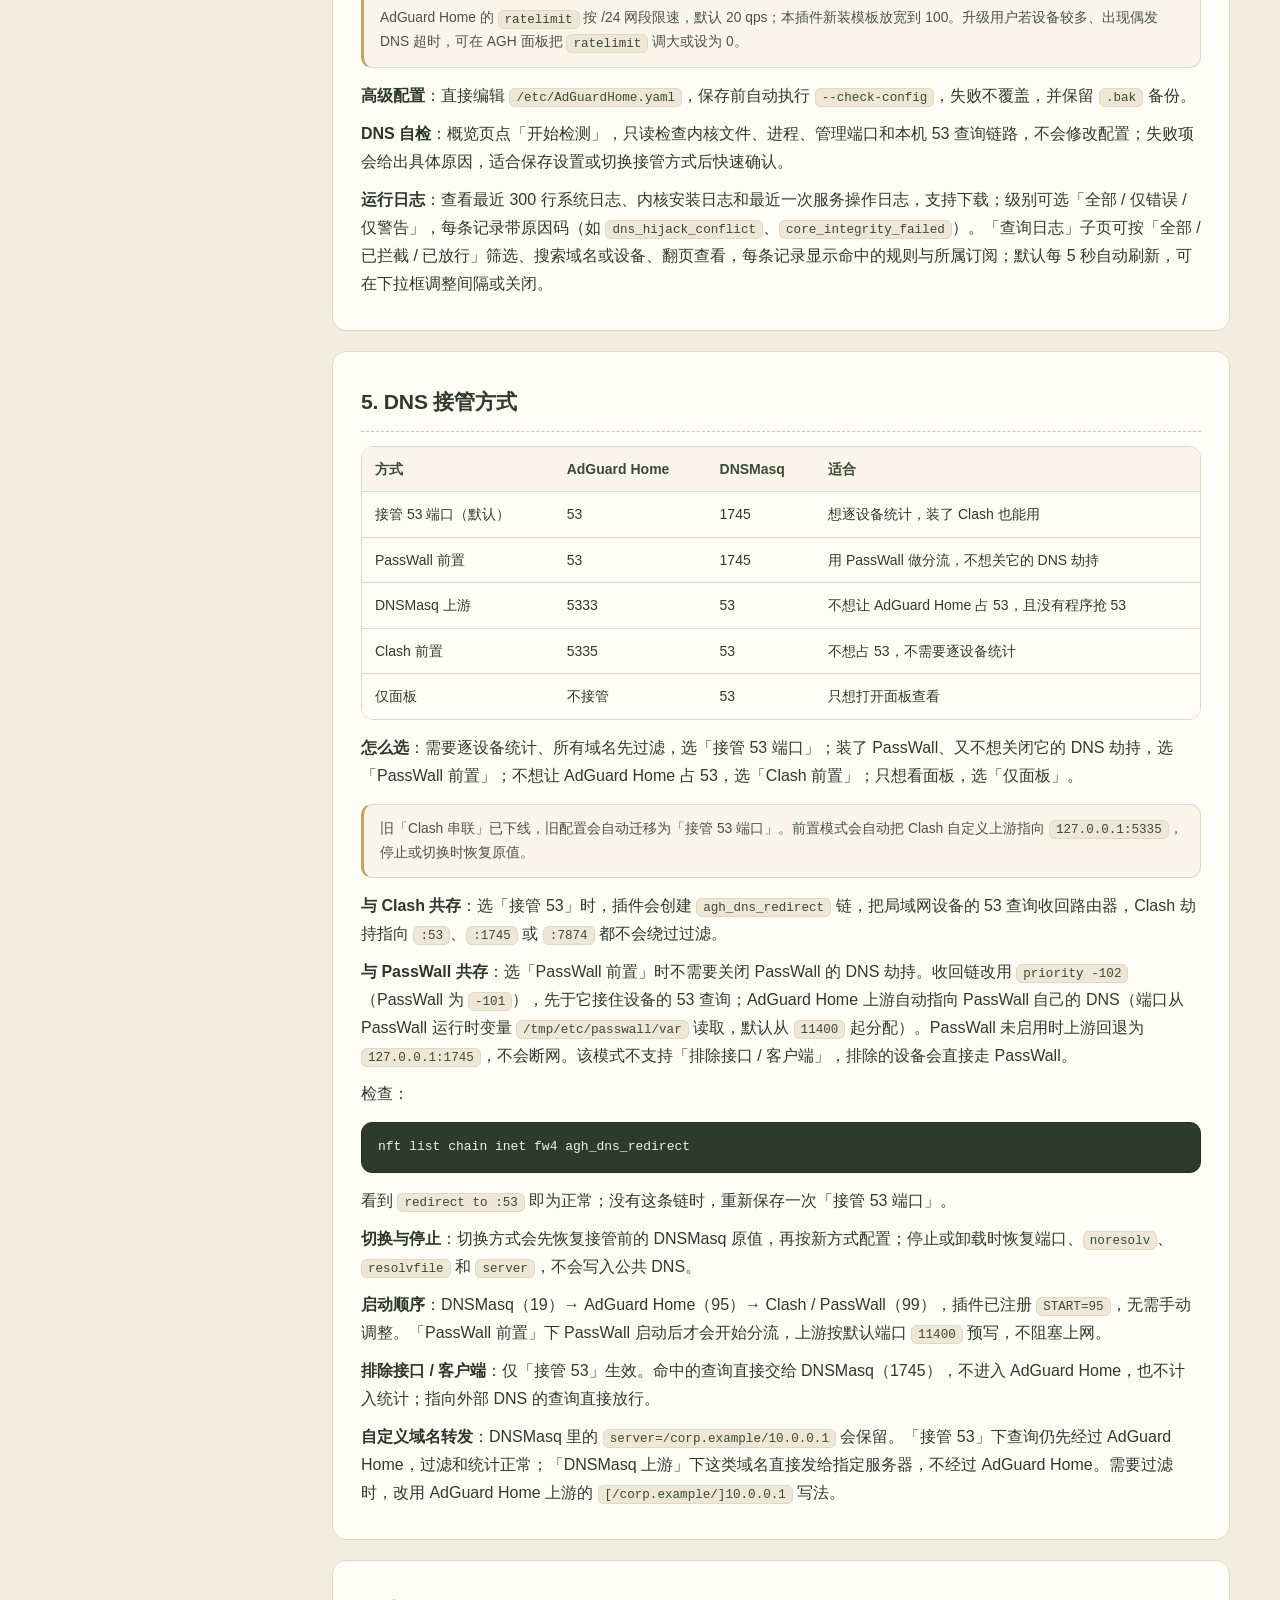
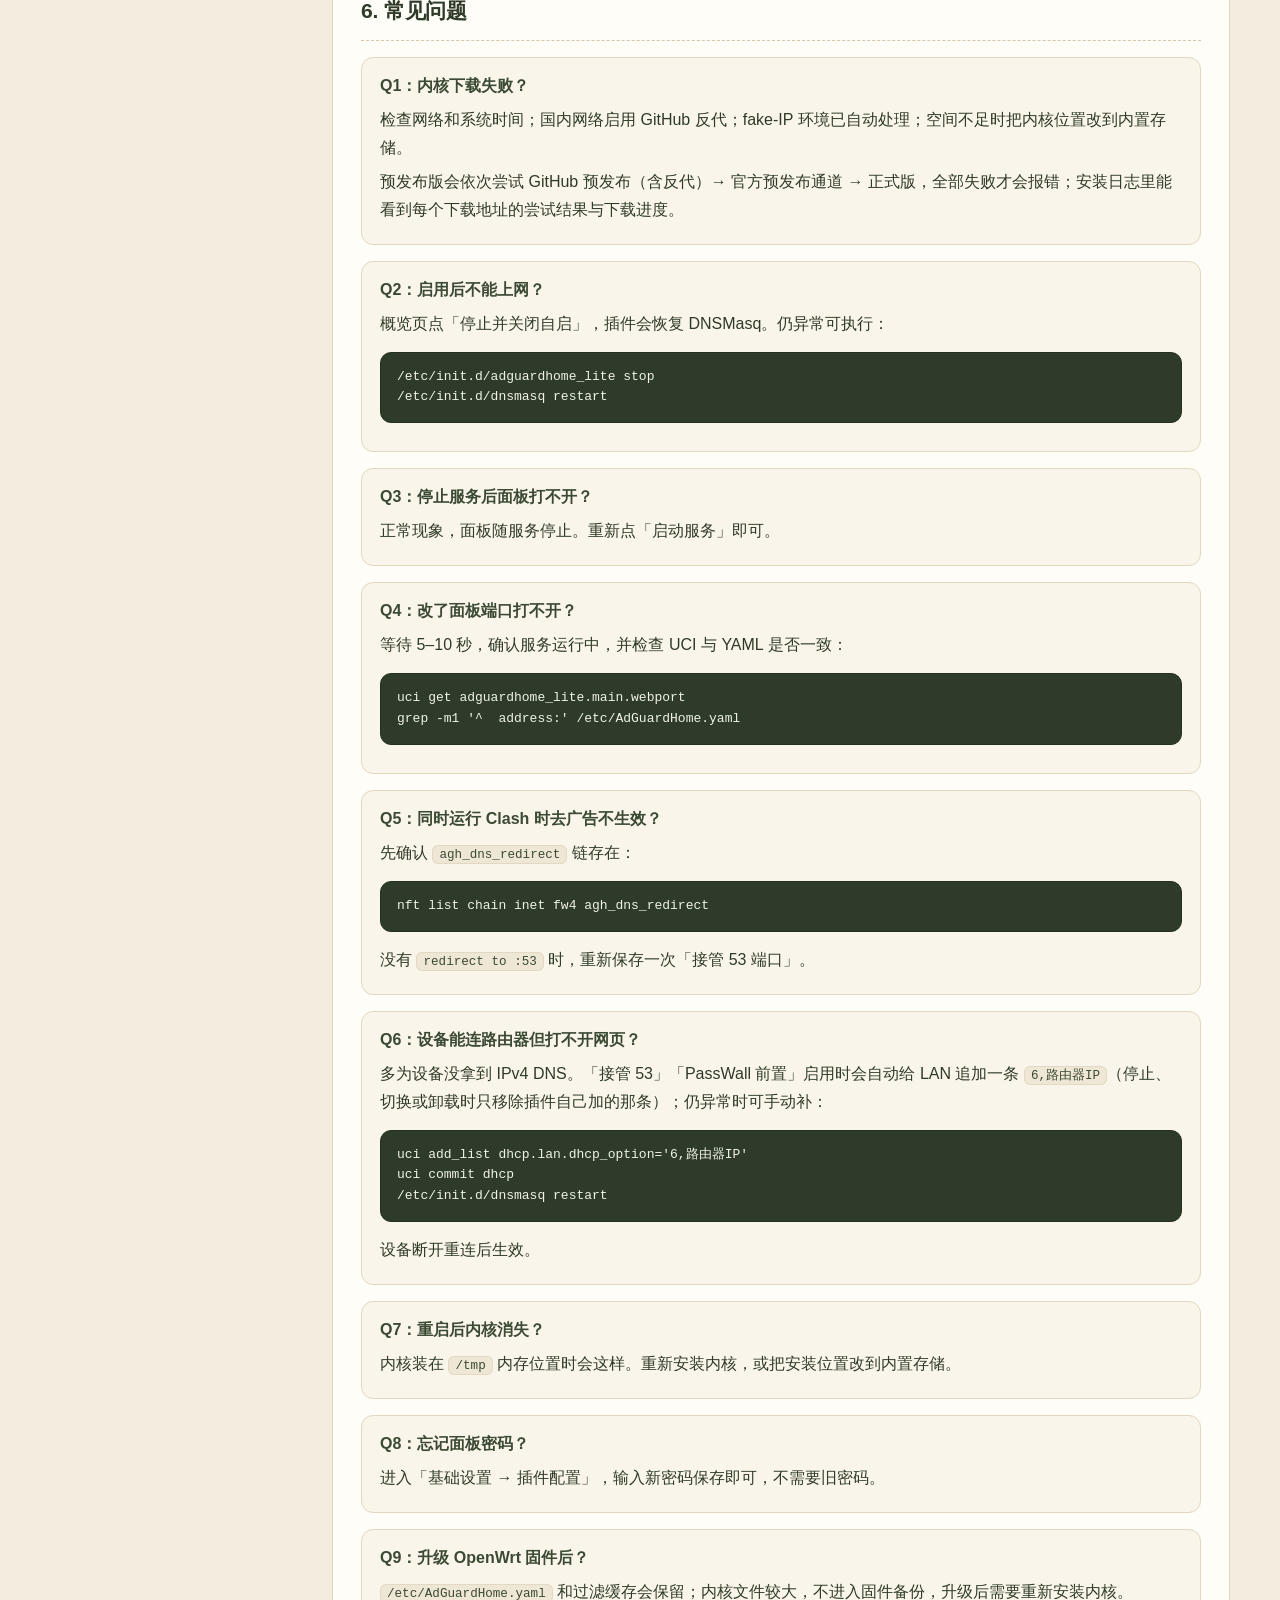
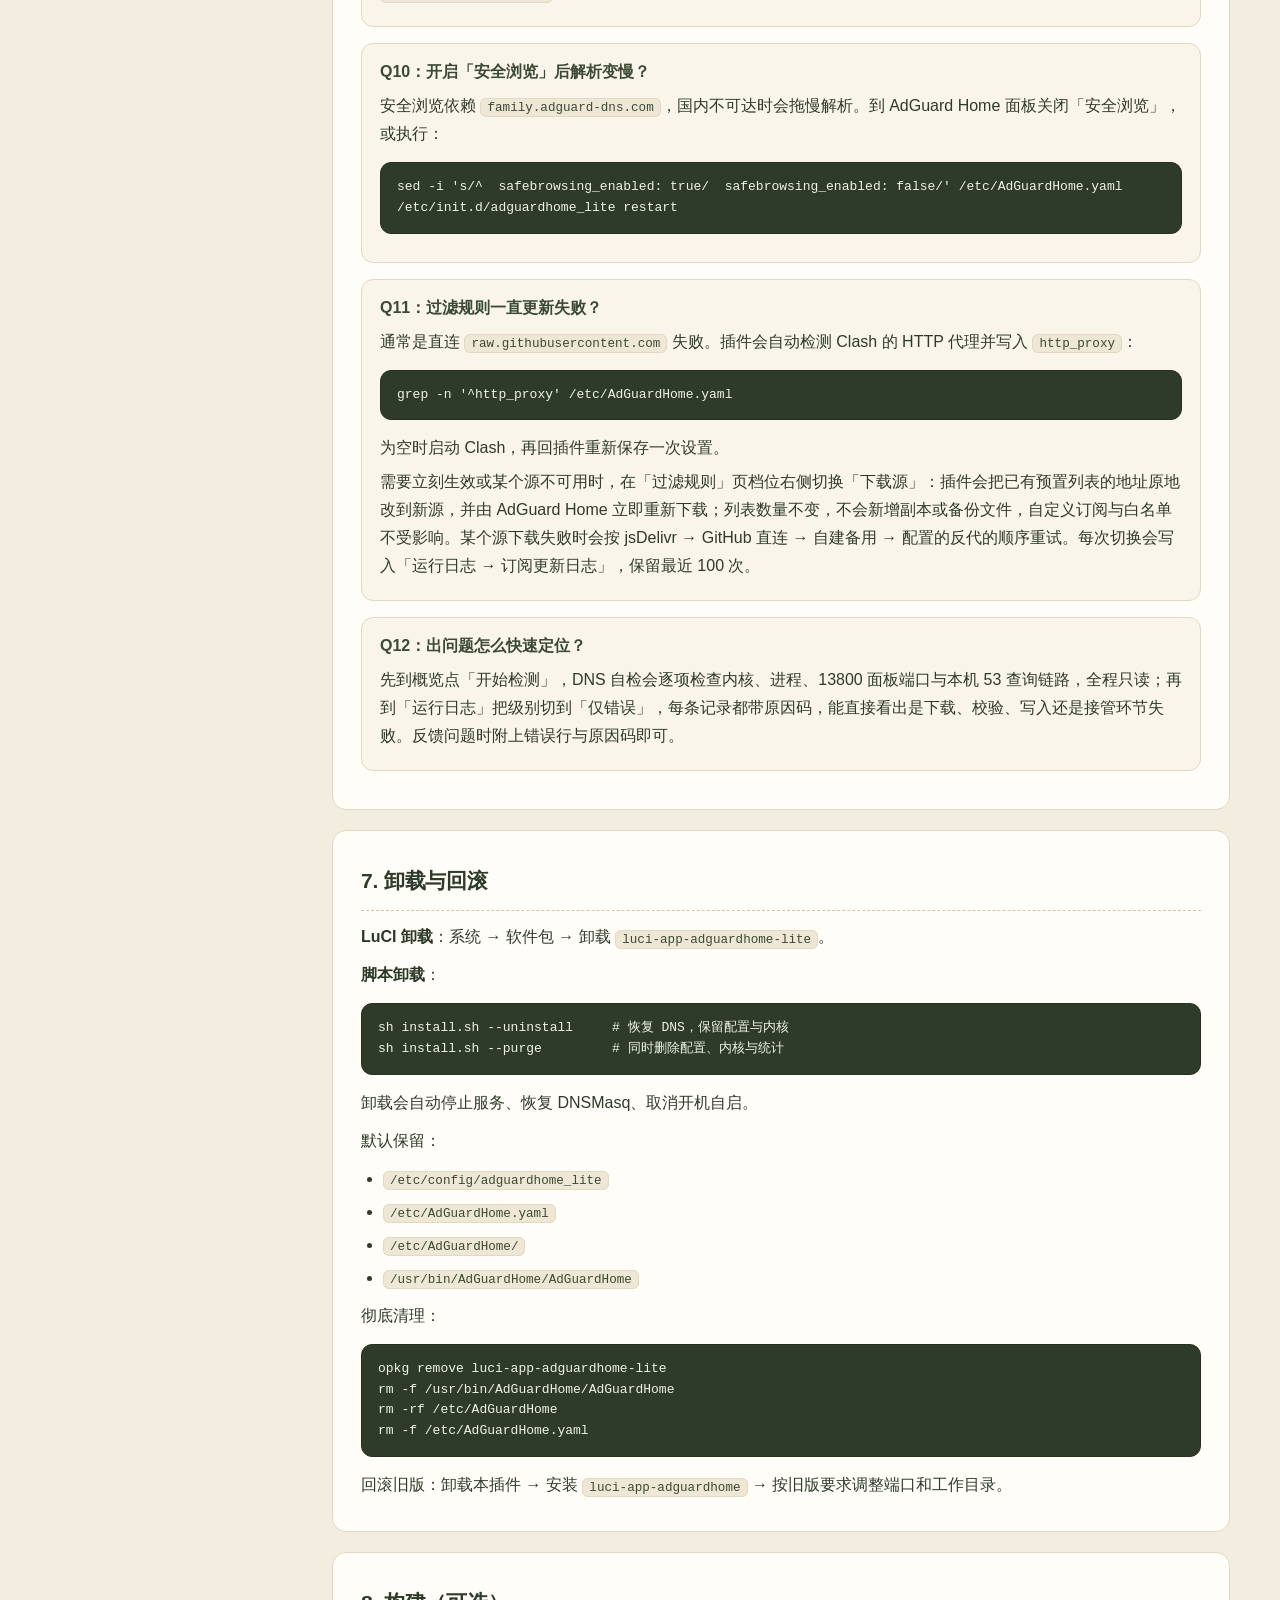
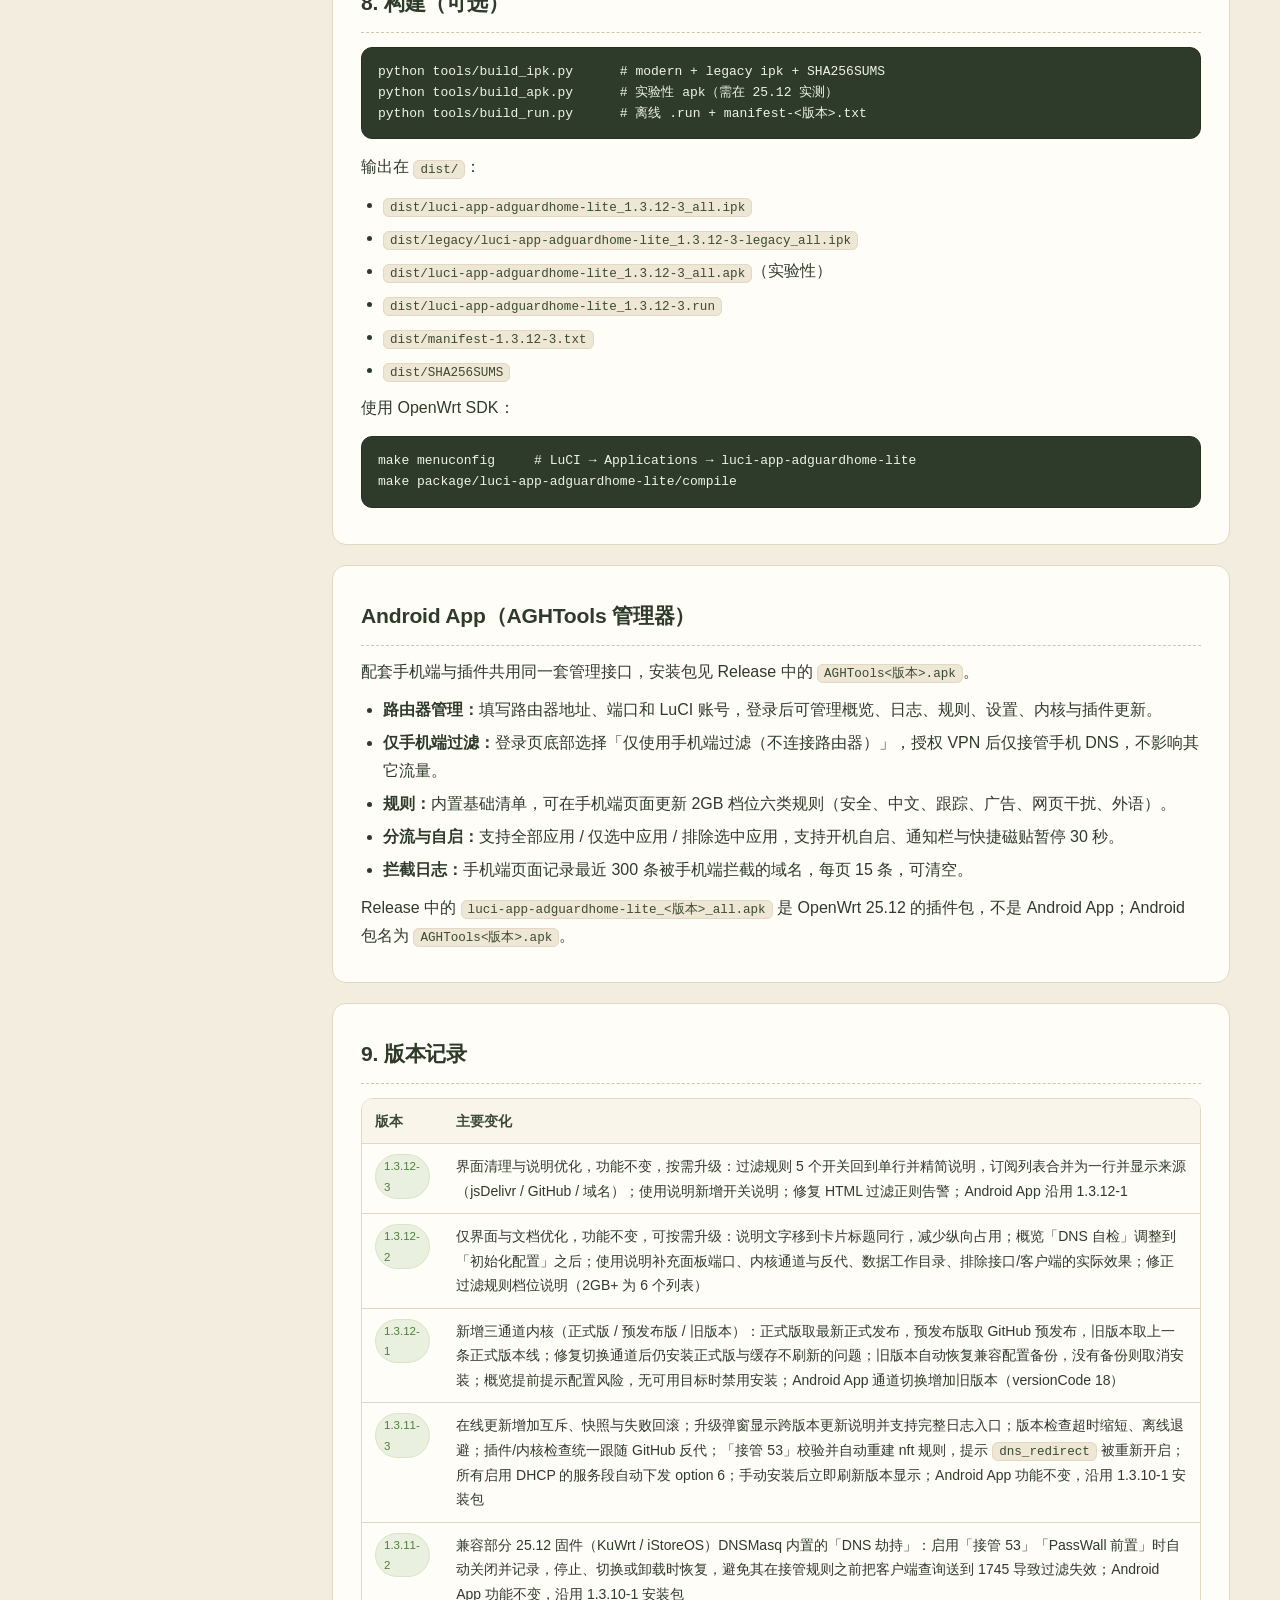
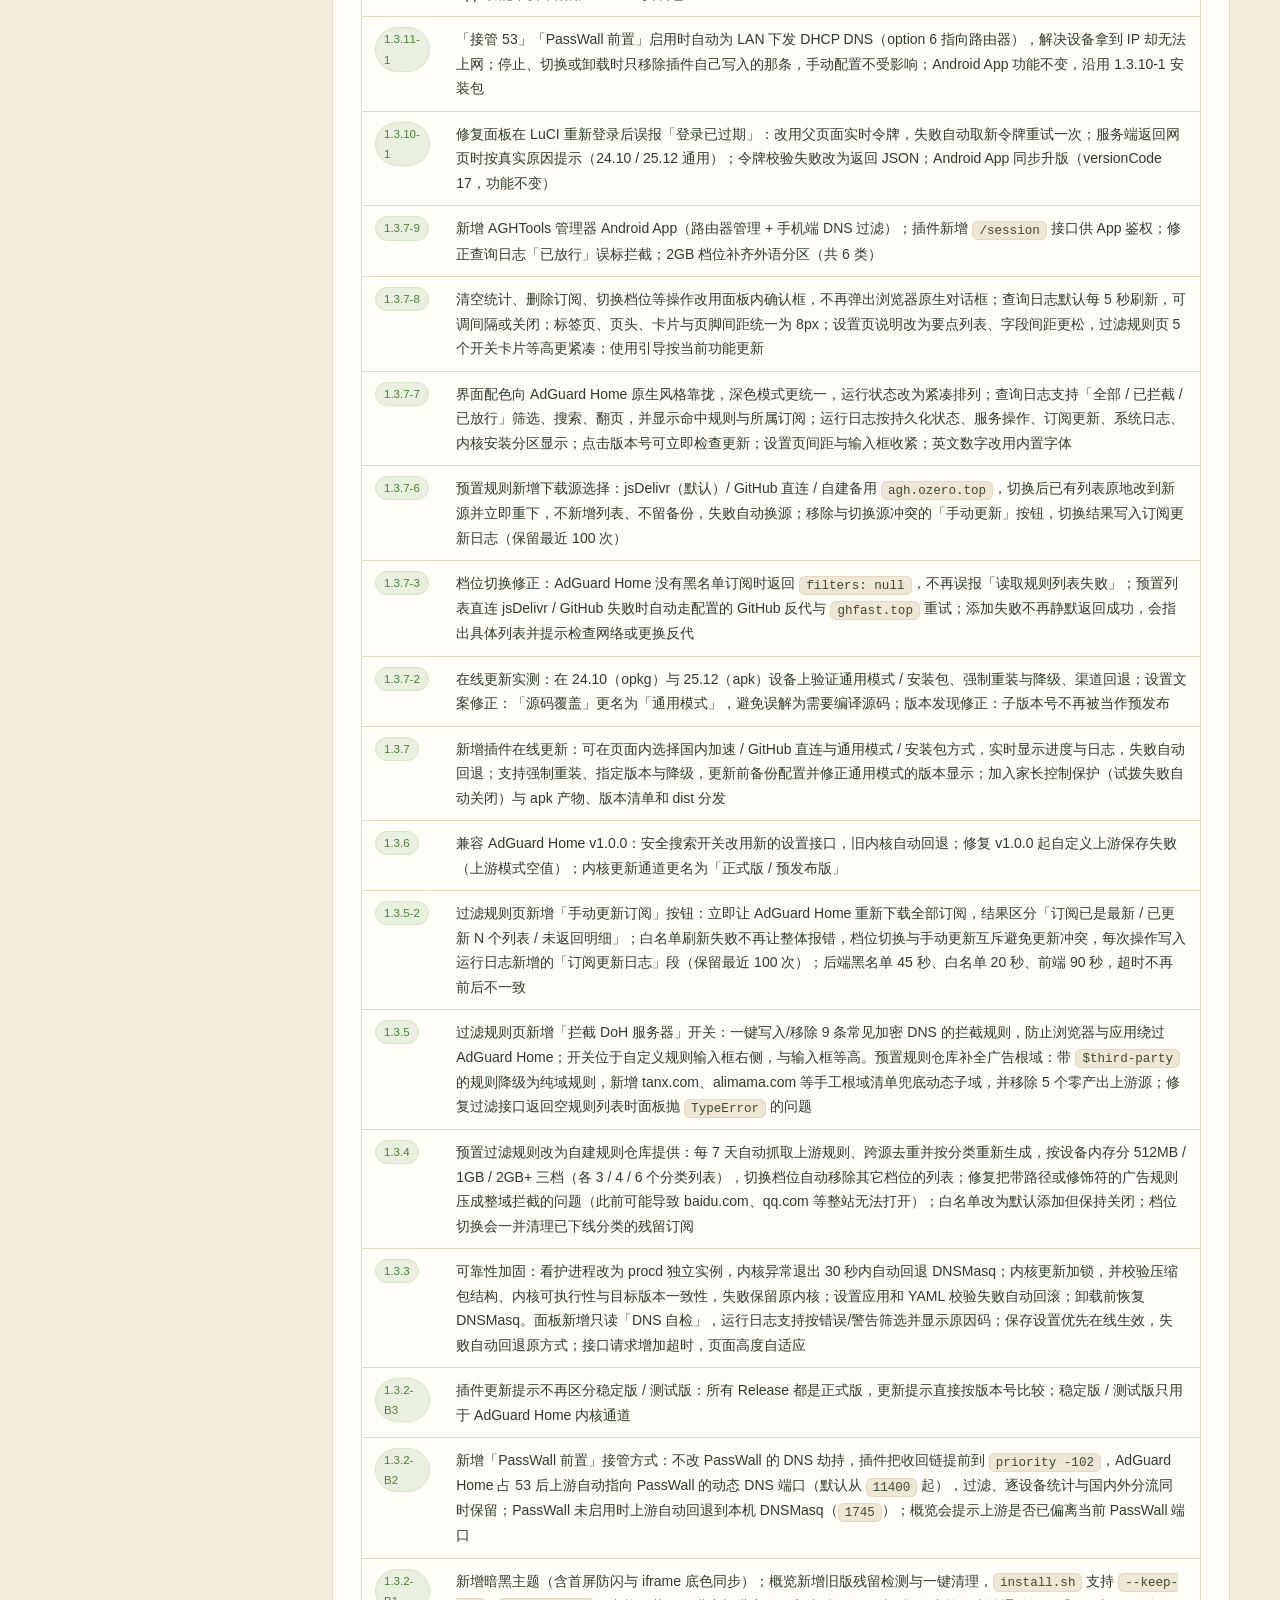
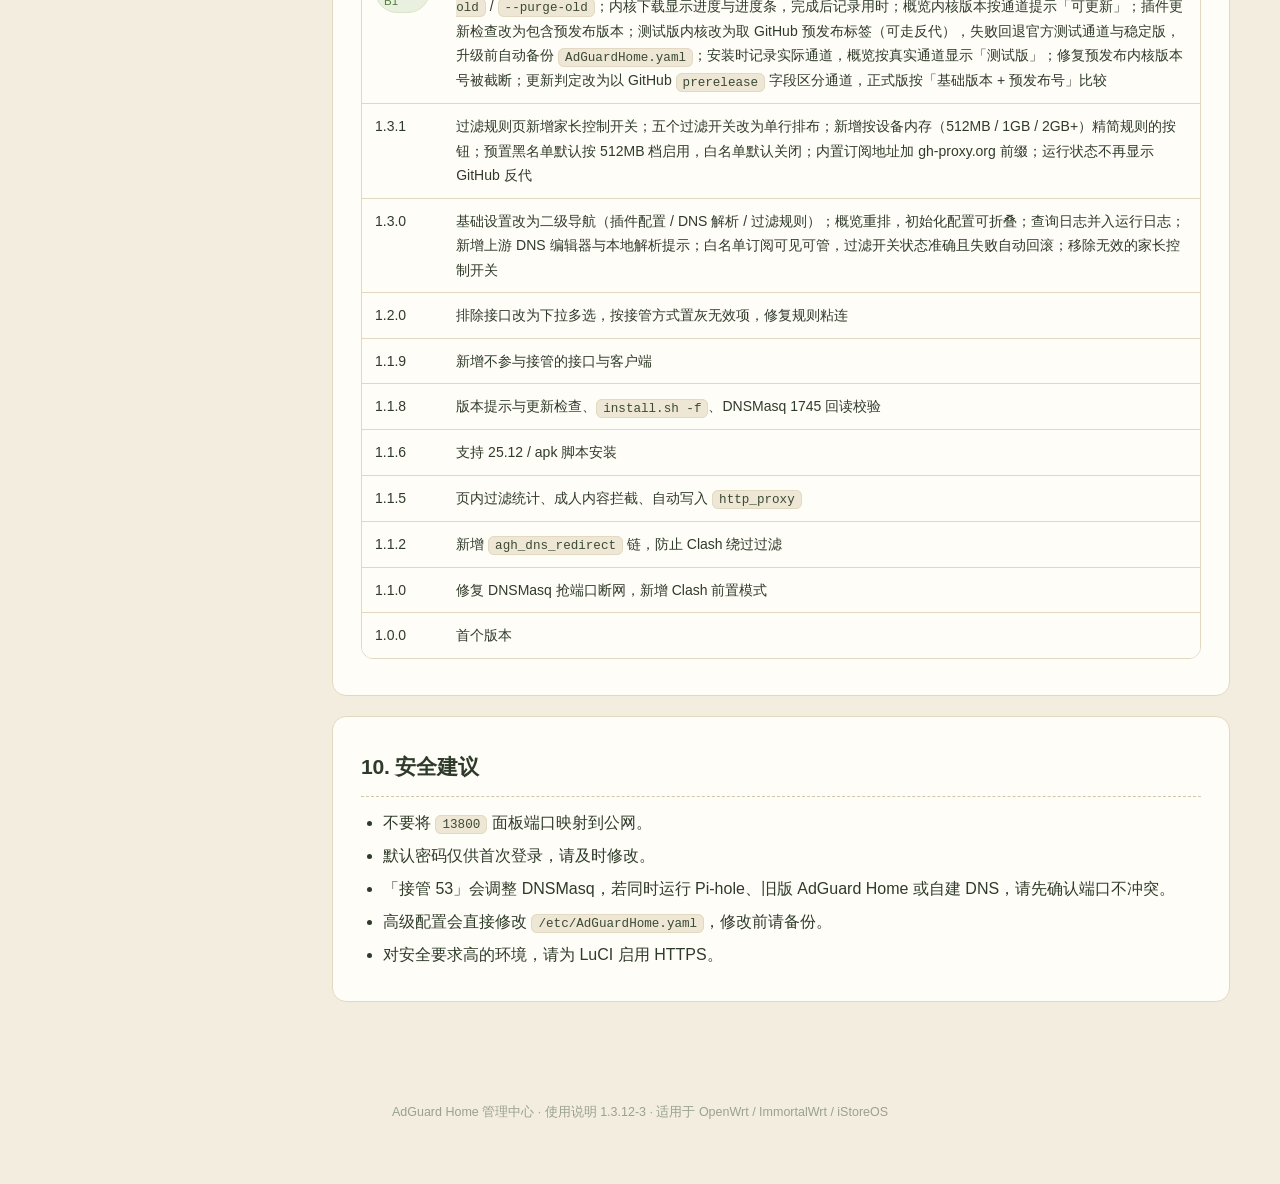
==== commit 6aea0935: "1.3.12-3: 界面清理与说明优化（按需升级）" ====
--- a/docs/安装与使用说明.html
+++ b/docs/安装与使用说明.html
@@ -3,7 +3,7 @@
 <head>
 <meta charset="UTF-8">
 <meta name="viewport" content="width=device-width, initial-scale=1.0">
-<title>AdGuard Home 管理中心 使用说明 · 1.3.12-2</title>
+<title>AdGuard Home 管理中心 使用说明 · 1.3.12-3</title>
 <meta name="description" content="AdGuard Home 管理中心使用说明：安装、三步启用、常用设置、DNS 接管方式、常见问题与卸载回滚。">
 <style>
 *,*::before,*::after{box-sizing:border-box}
@@ -185,7 +185,7 @@
 <header class="topbar">
   <div class="brand"><span class="brand-mark">AGH</span>AdGuard Home 管理中心 <small>使用说明</small></div>
   <div class="spacer"></div>
-  <span class="pill"><span class="dot"></span>1.3.12-2</span>
+  <span class="pill"><span class="dot"></span>1.3.12-3</span>
 </header>
 
 <div class="layout">
@@ -211,7 +211,7 @@
       <h1>AdGuard Home 管理中心 使用说明</h1>
       <p>本插件负责<strong>安装、DNS 接管、过滤、看护与统计</strong>；更细的高级项仍可在 AdGuard Home 面板中设置。</p>
       <div class="meta">
-        <span>适用版本 1.3.12-2</span>
+        <span>适用版本 1.3.12-3</span>
         <span>OpenWrt / ImmortalWrt / iStoreOS</span>
       </div>
     </div>
@@ -535,11 +535,11 @@
 python tools/build_run.py      # 离线 .run + manifest-&lt;版本&gt;.txt</code></pre>
       <p>输出在 <code>dist/</code>：</p>
       <ul>
-        <li><code>dist/luci-app-adguardhome-lite_1.3.12-2_all.ipk</code></li>
-        <li><code>dist/legacy/luci-app-adguardhome-lite_1.3.12-2-legacy_all.ipk</code></li>
-        <li><code>dist/luci-app-adguardhome-lite_1.3.12-2_all.apk</code>（实验性）</li>
-        <li><code>dist/luci-app-adguardhome-lite_1.3.12-2.run</code></li>
-        <li><code>dist/manifest-1.3.12-2.txt</code></li>
+        <li><code>dist/luci-app-adguardhome-lite_1.3.12-3_all.ipk</code></li>
+        <li><code>dist/legacy/luci-app-adguardhome-lite_1.3.12-3-legacy_all.ipk</code></li>
+        <li><code>dist/luci-app-adguardhome-lite_1.3.12-3_all.apk</code>（实验性）</li>
+        <li><code>dist/luci-app-adguardhome-lite_1.3.12-3.run</code></li>
+        <li><code>dist/manifest-1.3.12-3.txt</code></li>
         <li><code>dist/SHA256SUMS</code></li>
       </ul>
       <p>使用 OpenWrt SDK：</p>
@@ -566,6 +566,10 @@
         <table>
           <thead><tr><th>版本</th><th>主要变化</th></tr></thead>
           <tbody>
+            <tr>
+              <td><span class="tag">1.3.12-3</span></td>
+              <td>界面清理与说明优化，功能不变，按需升级：过滤规则 5 个开关回到单行并精简说明，订阅列表合并为一行并显示来源（jsDelivr / GitHub / 域名）；使用说明新增开关说明；修复 HTML 过滤正则告警；Android App 沿用 1.3.12-1</td>
+            </tr>
             <tr>
               <td><span class="tag">1.3.12-2</span></td>
               <td>仅界面与文档优化，功能不变，可按需升级：说明文字移到卡片标题同行，减少纵向占用；概览「DNS 自检」调整到「初始化配置」之后；使用说明补充面板端口、内核通道与反代、数据工作目录、排除接口/客户端的实际效果；修正过滤规则档位说明（2GB+ 为 6 个列表）</td>
@@ -678,7 +682,7 @@
   </main>
 </div>
 
-<footer>AdGuard Home 管理中心 · 使用说明 1.3.12-2 · 适用于 OpenWrt / ImmortalWrt / iStoreOS</footer>
+<footer>AdGuard Home 管理中心 · 使用说明 1.3.12-3 · 适用于 OpenWrt / ImmortalWrt / iStoreOS</footer>
 
 <script>
 (function () {
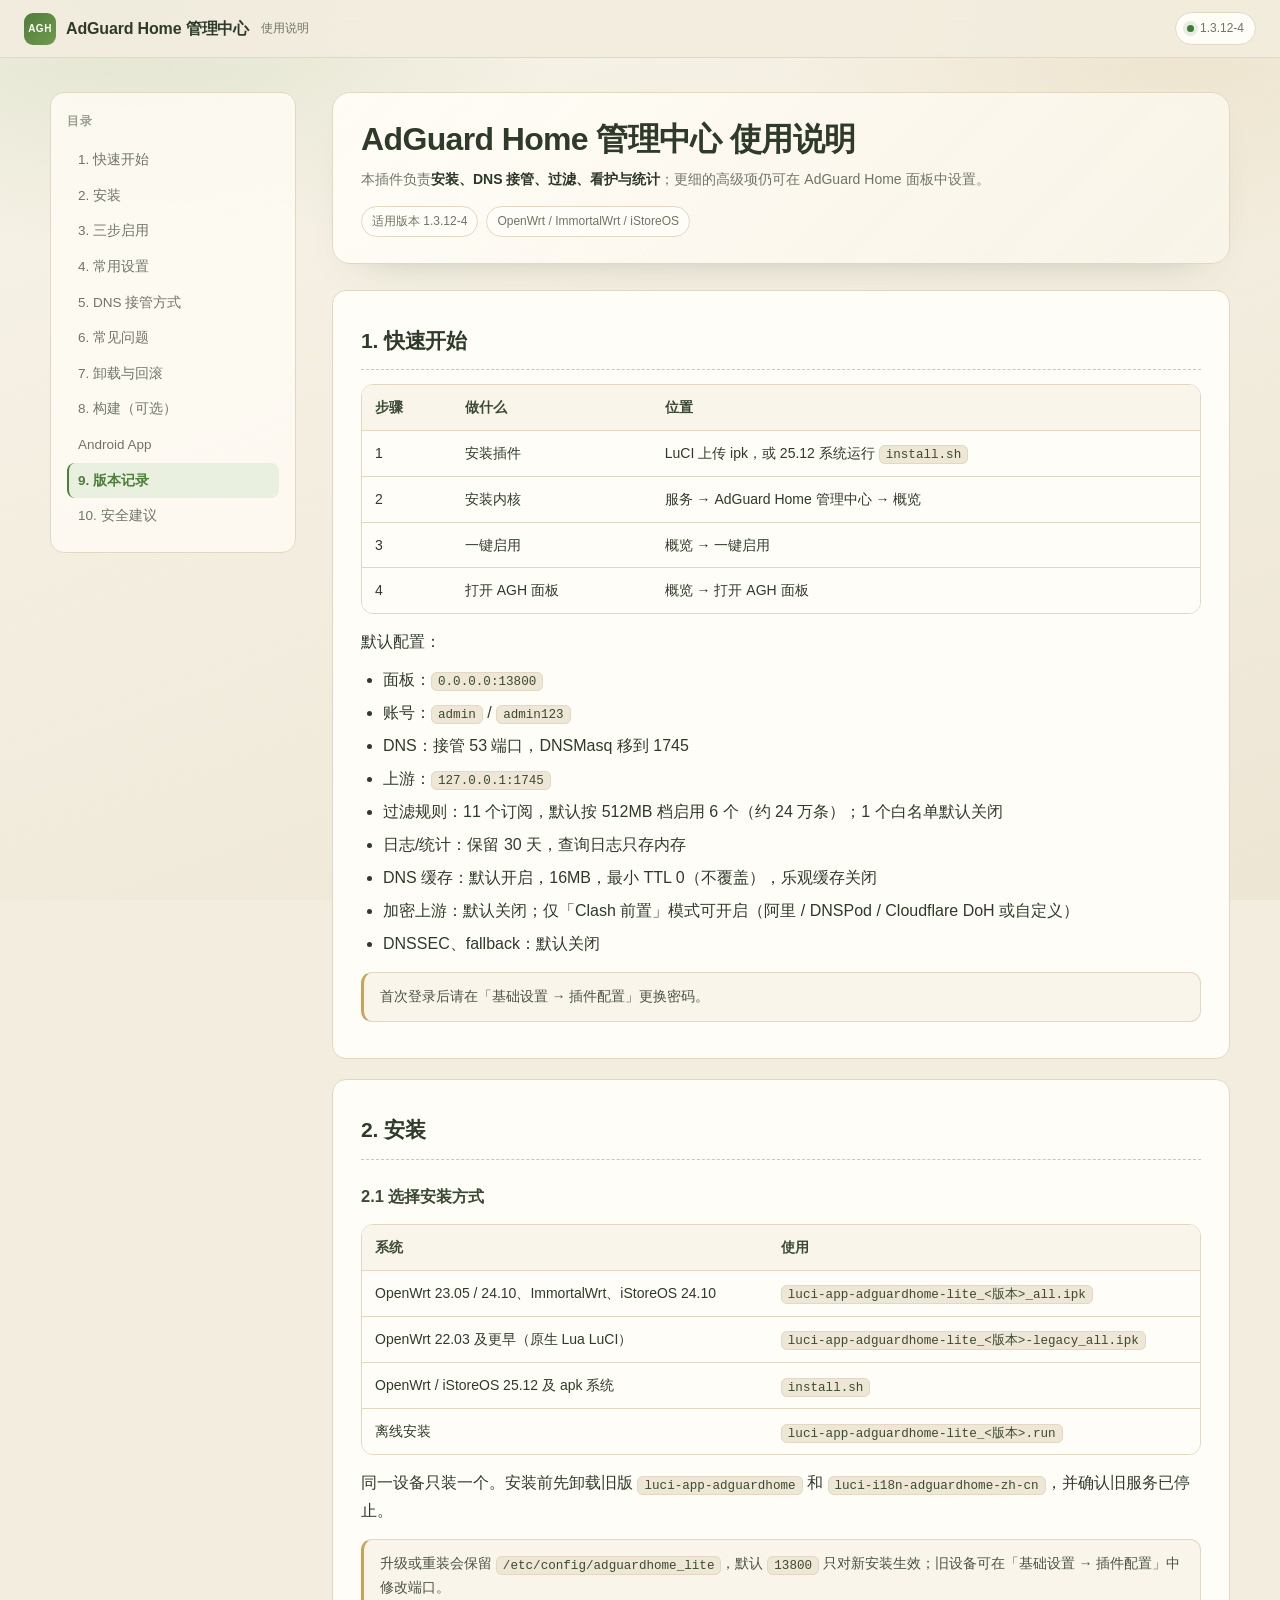
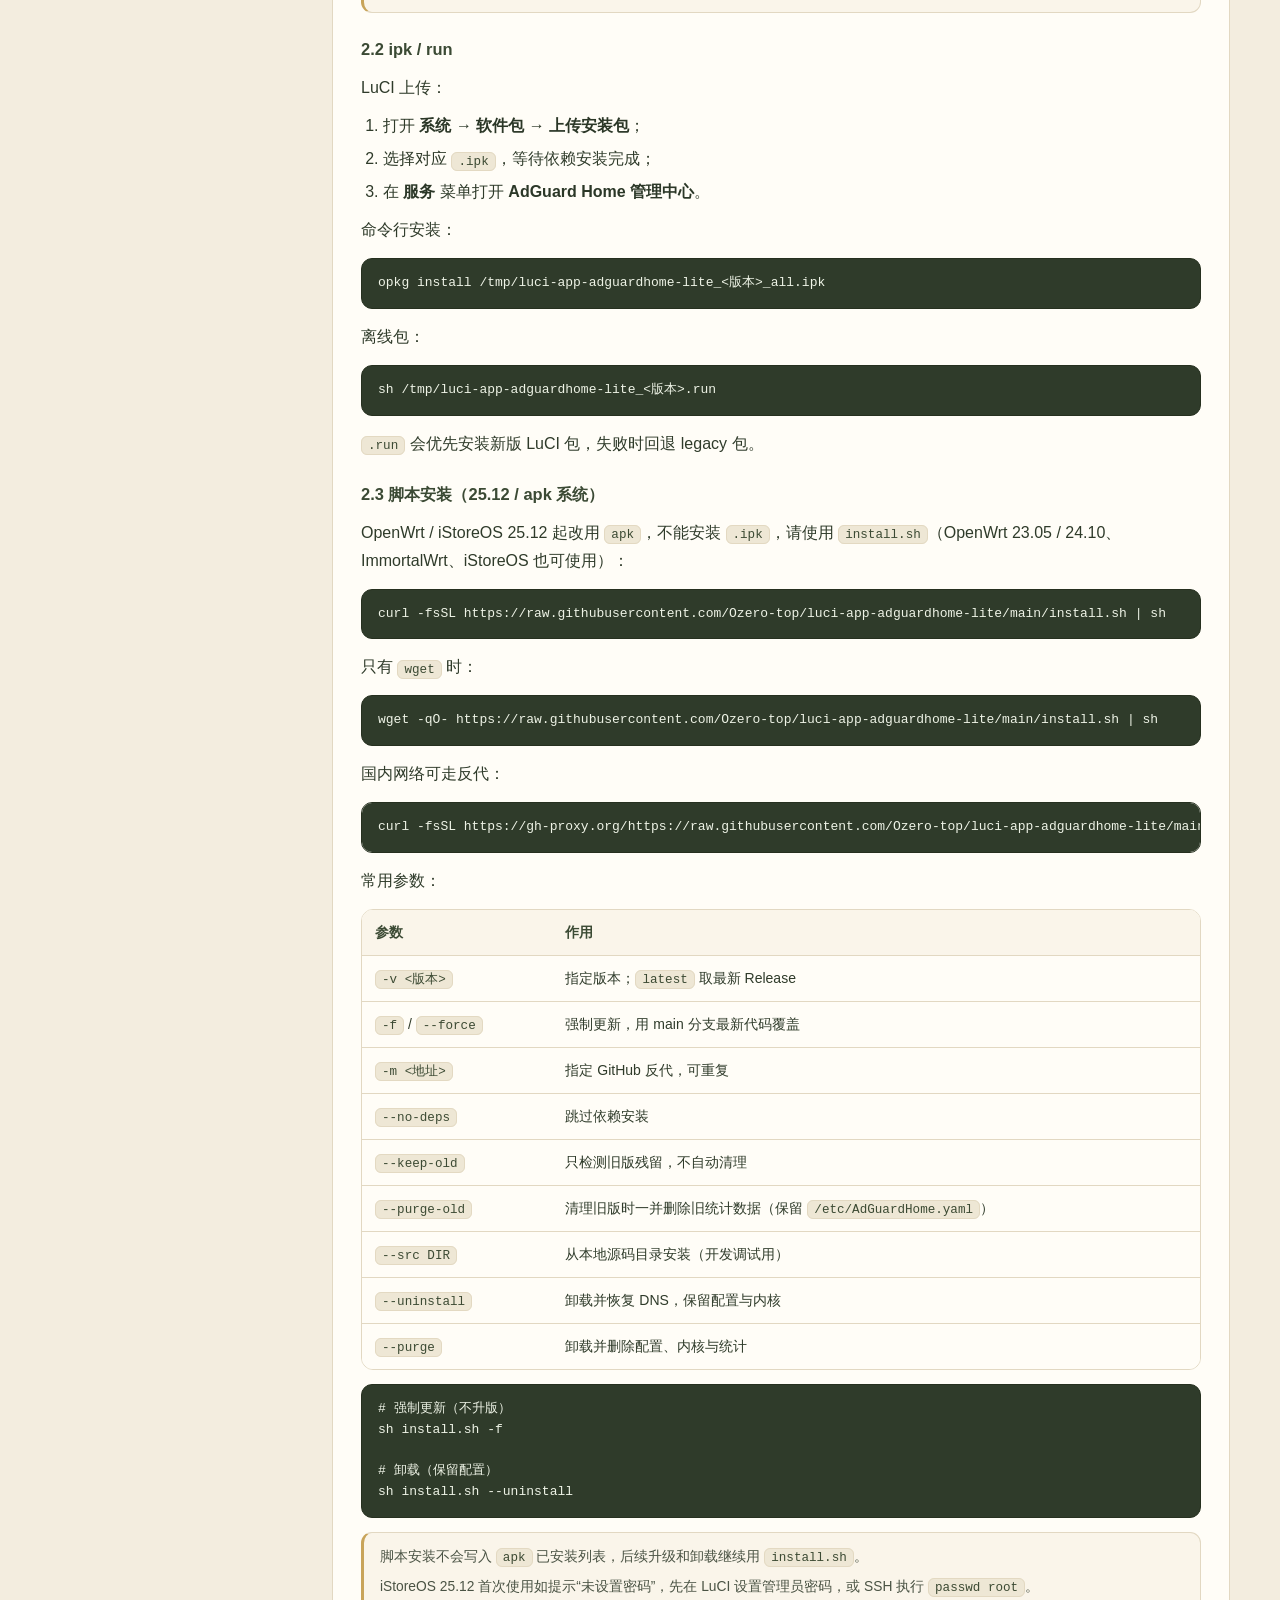
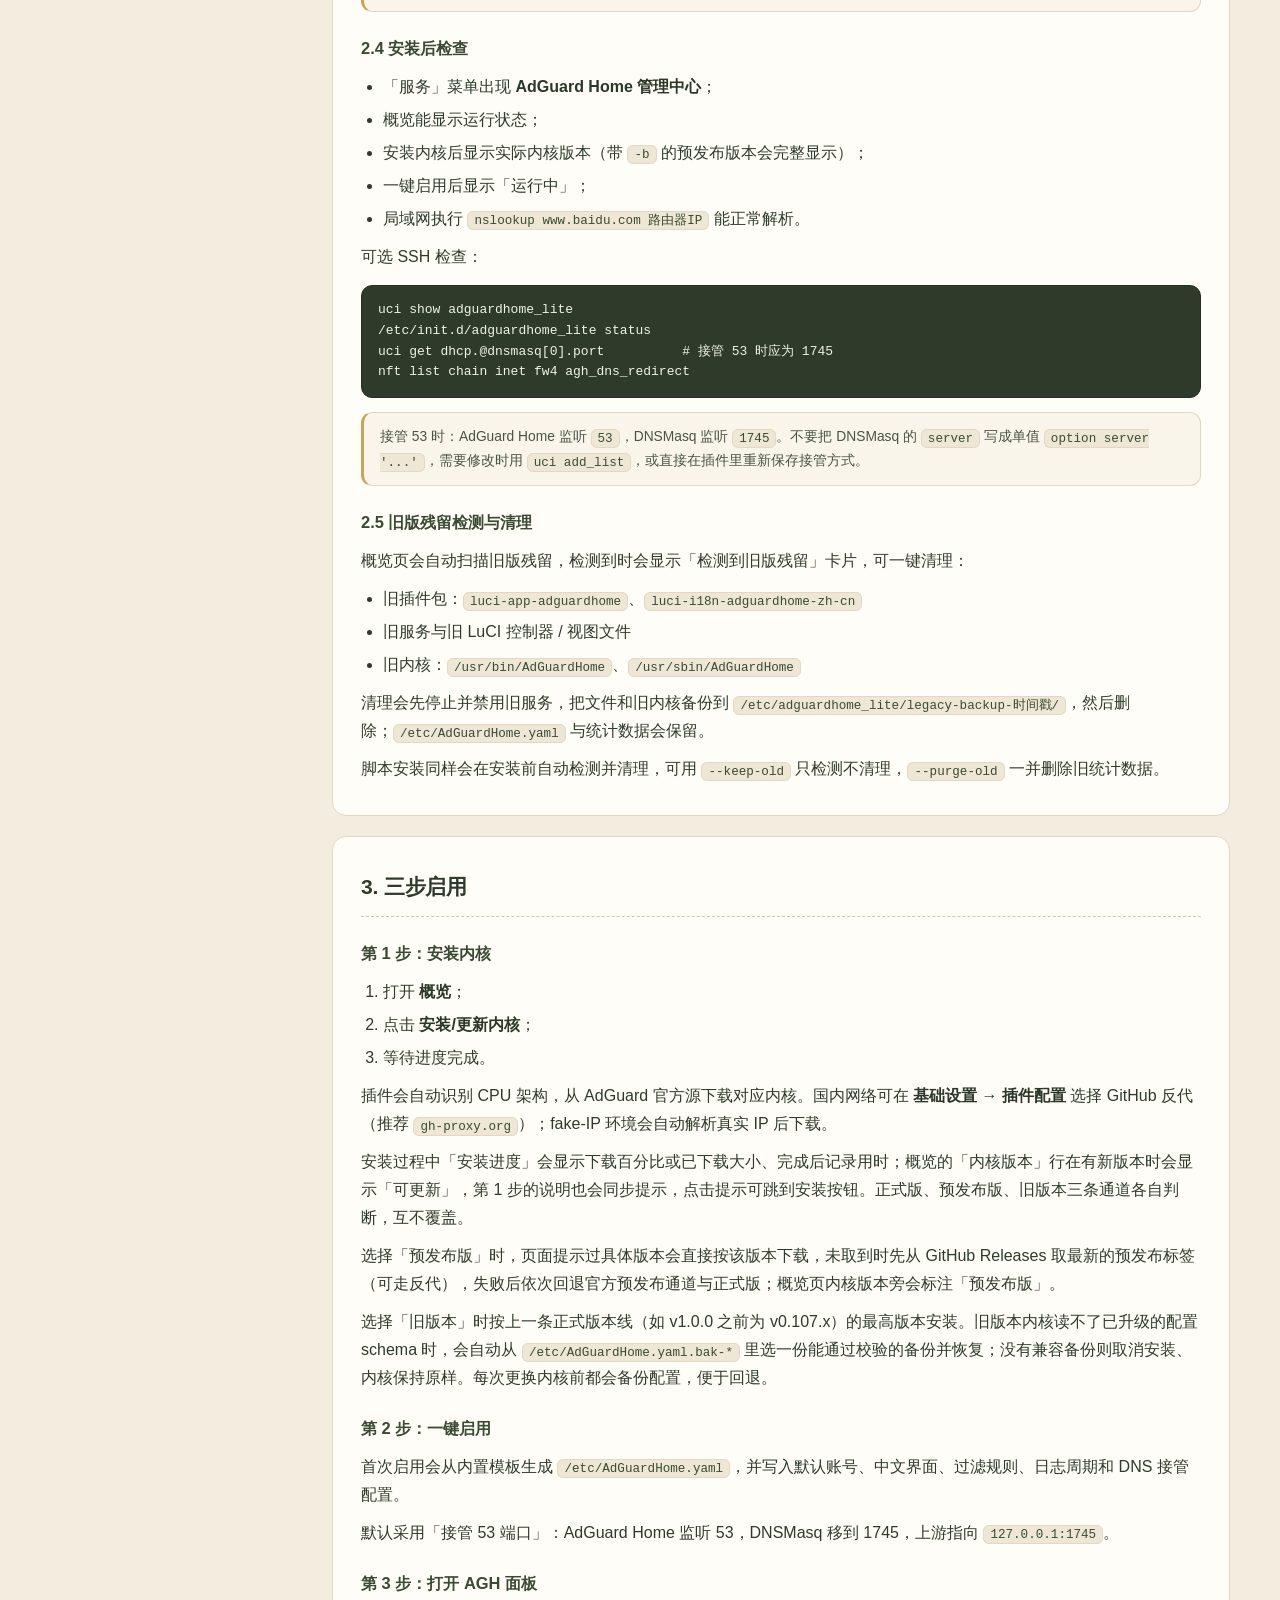
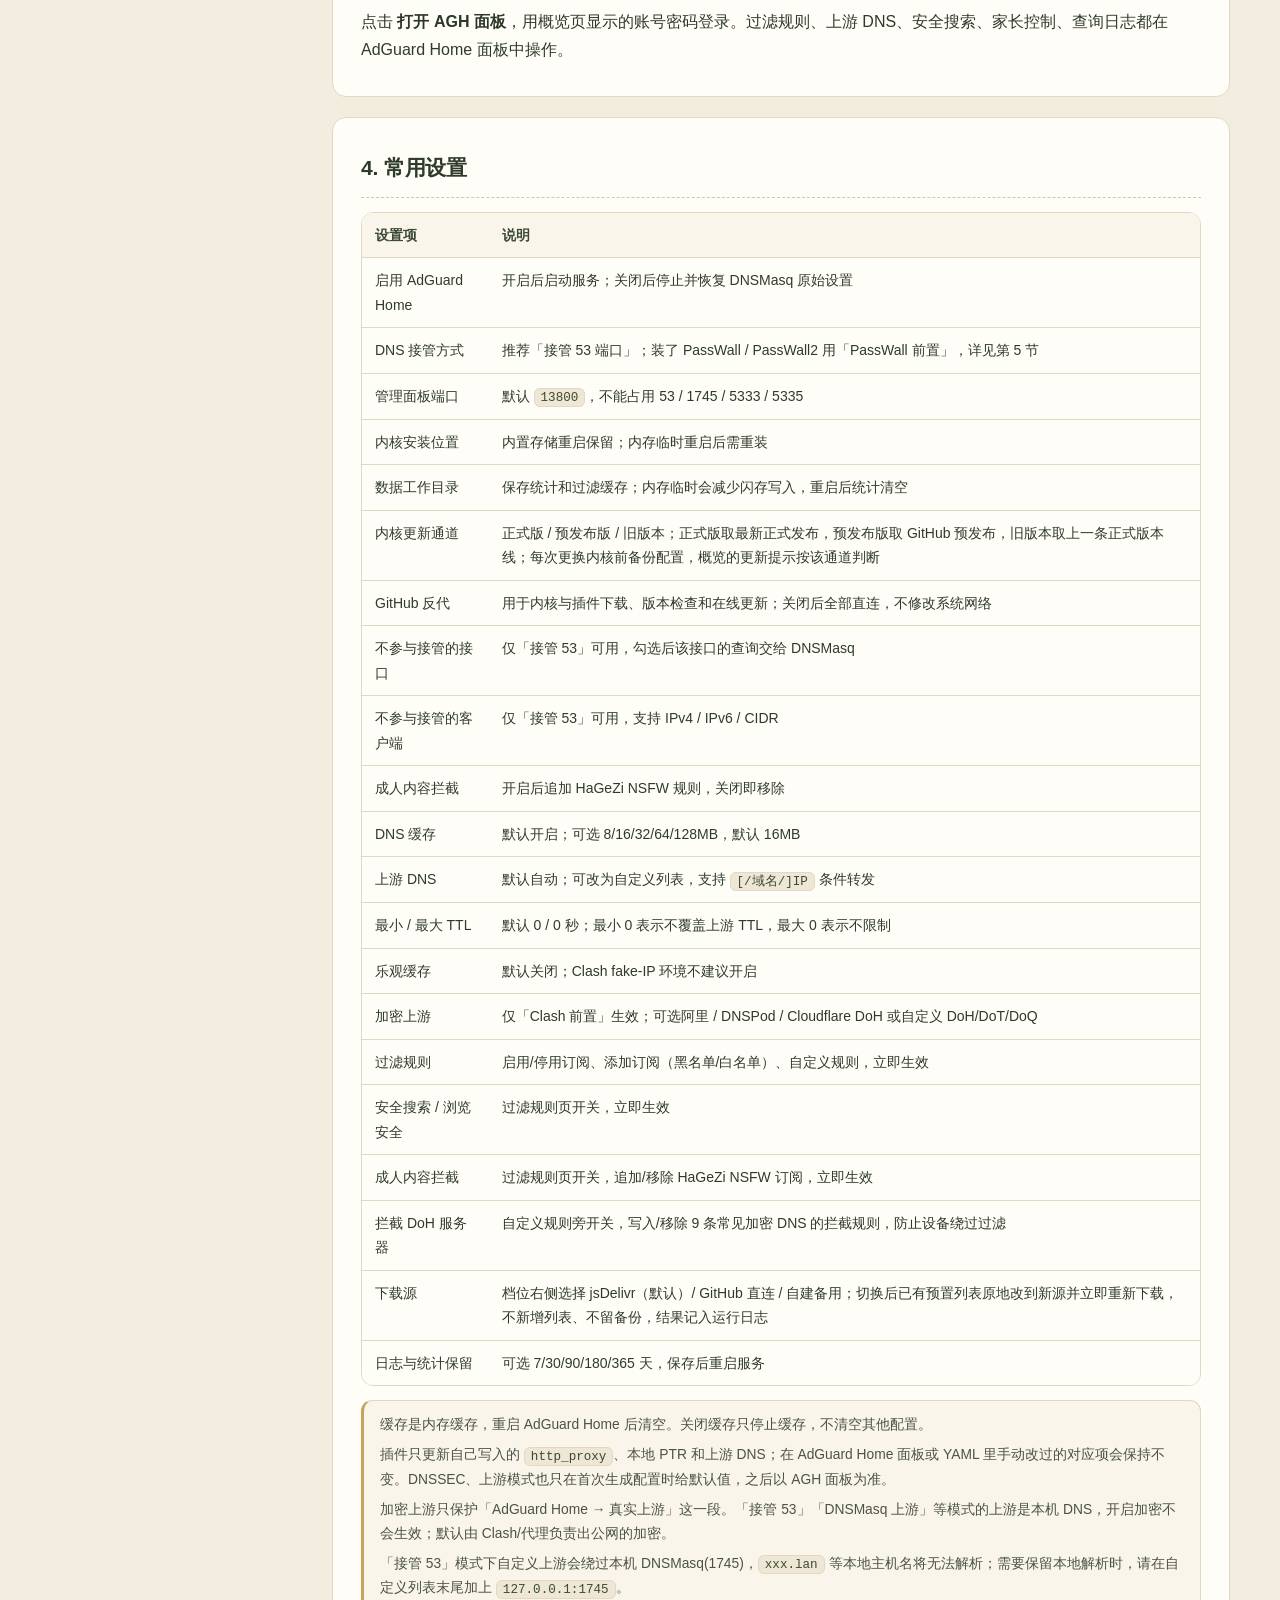
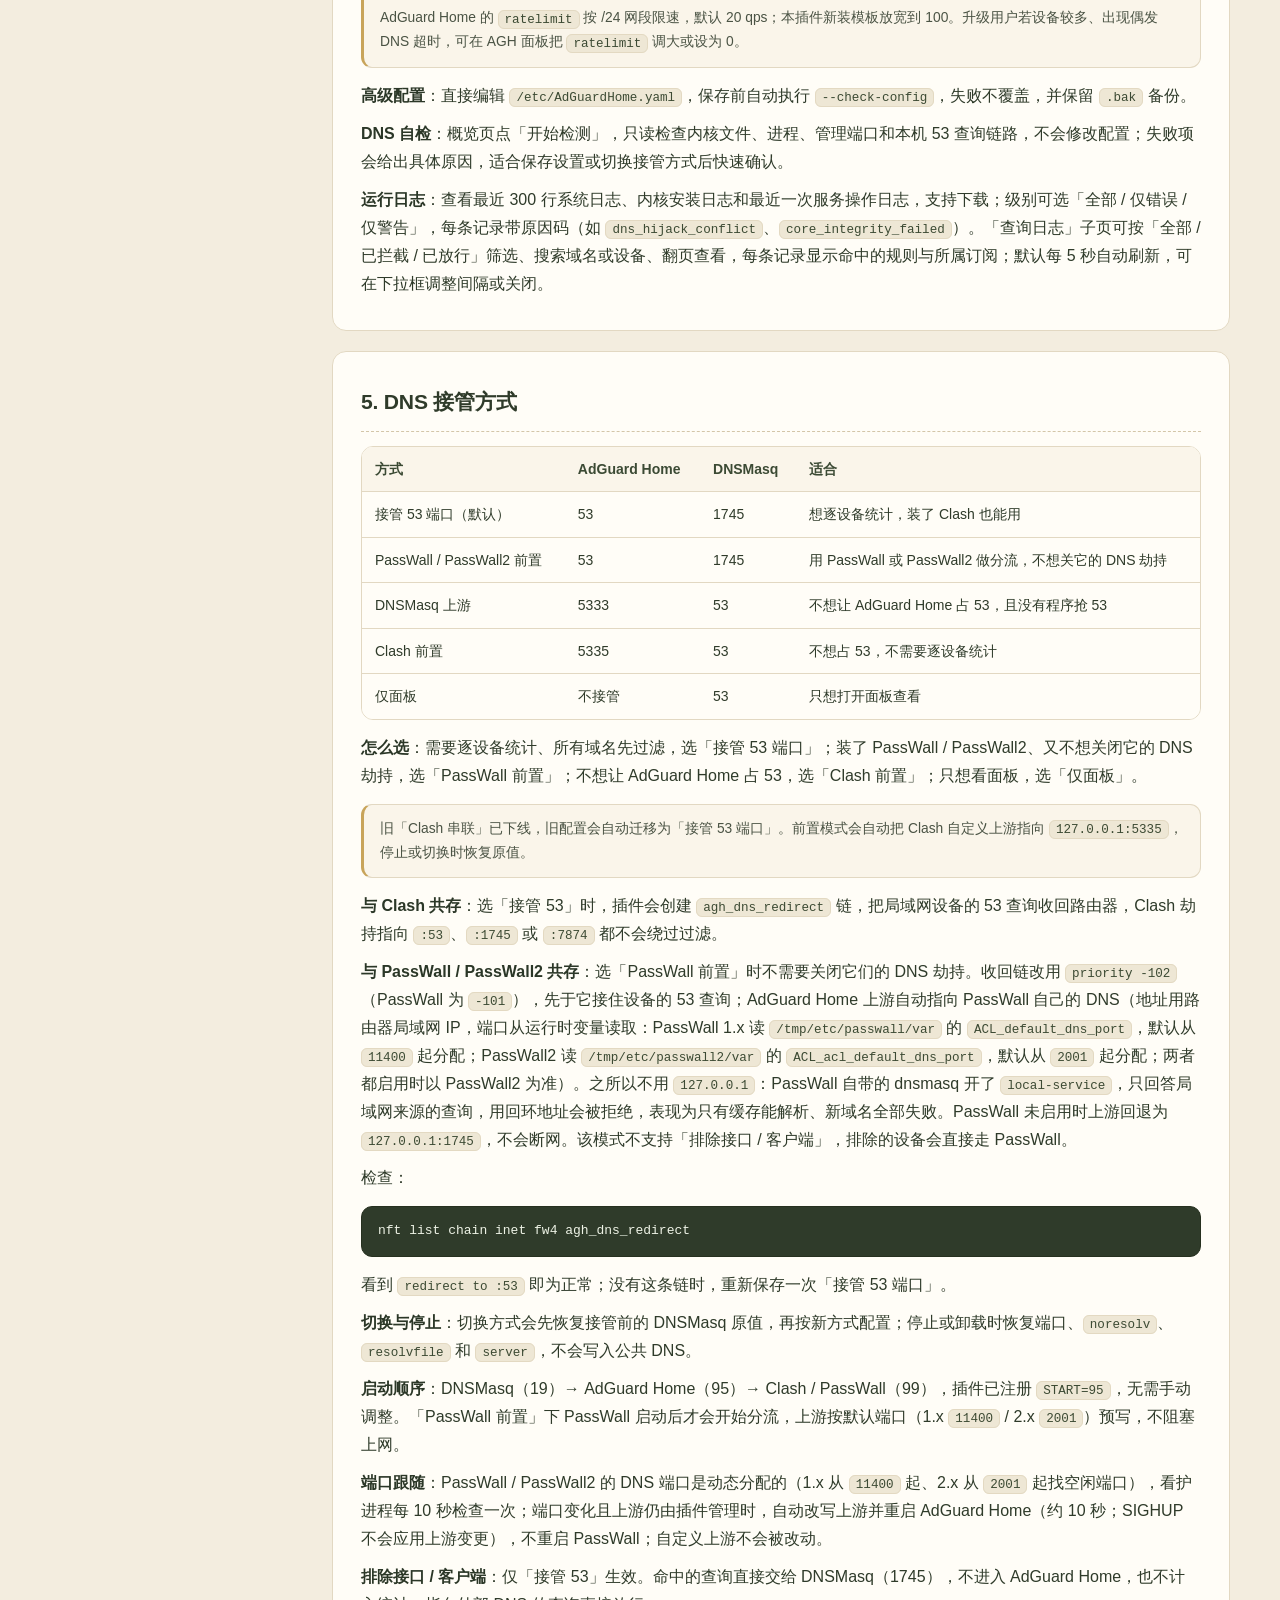
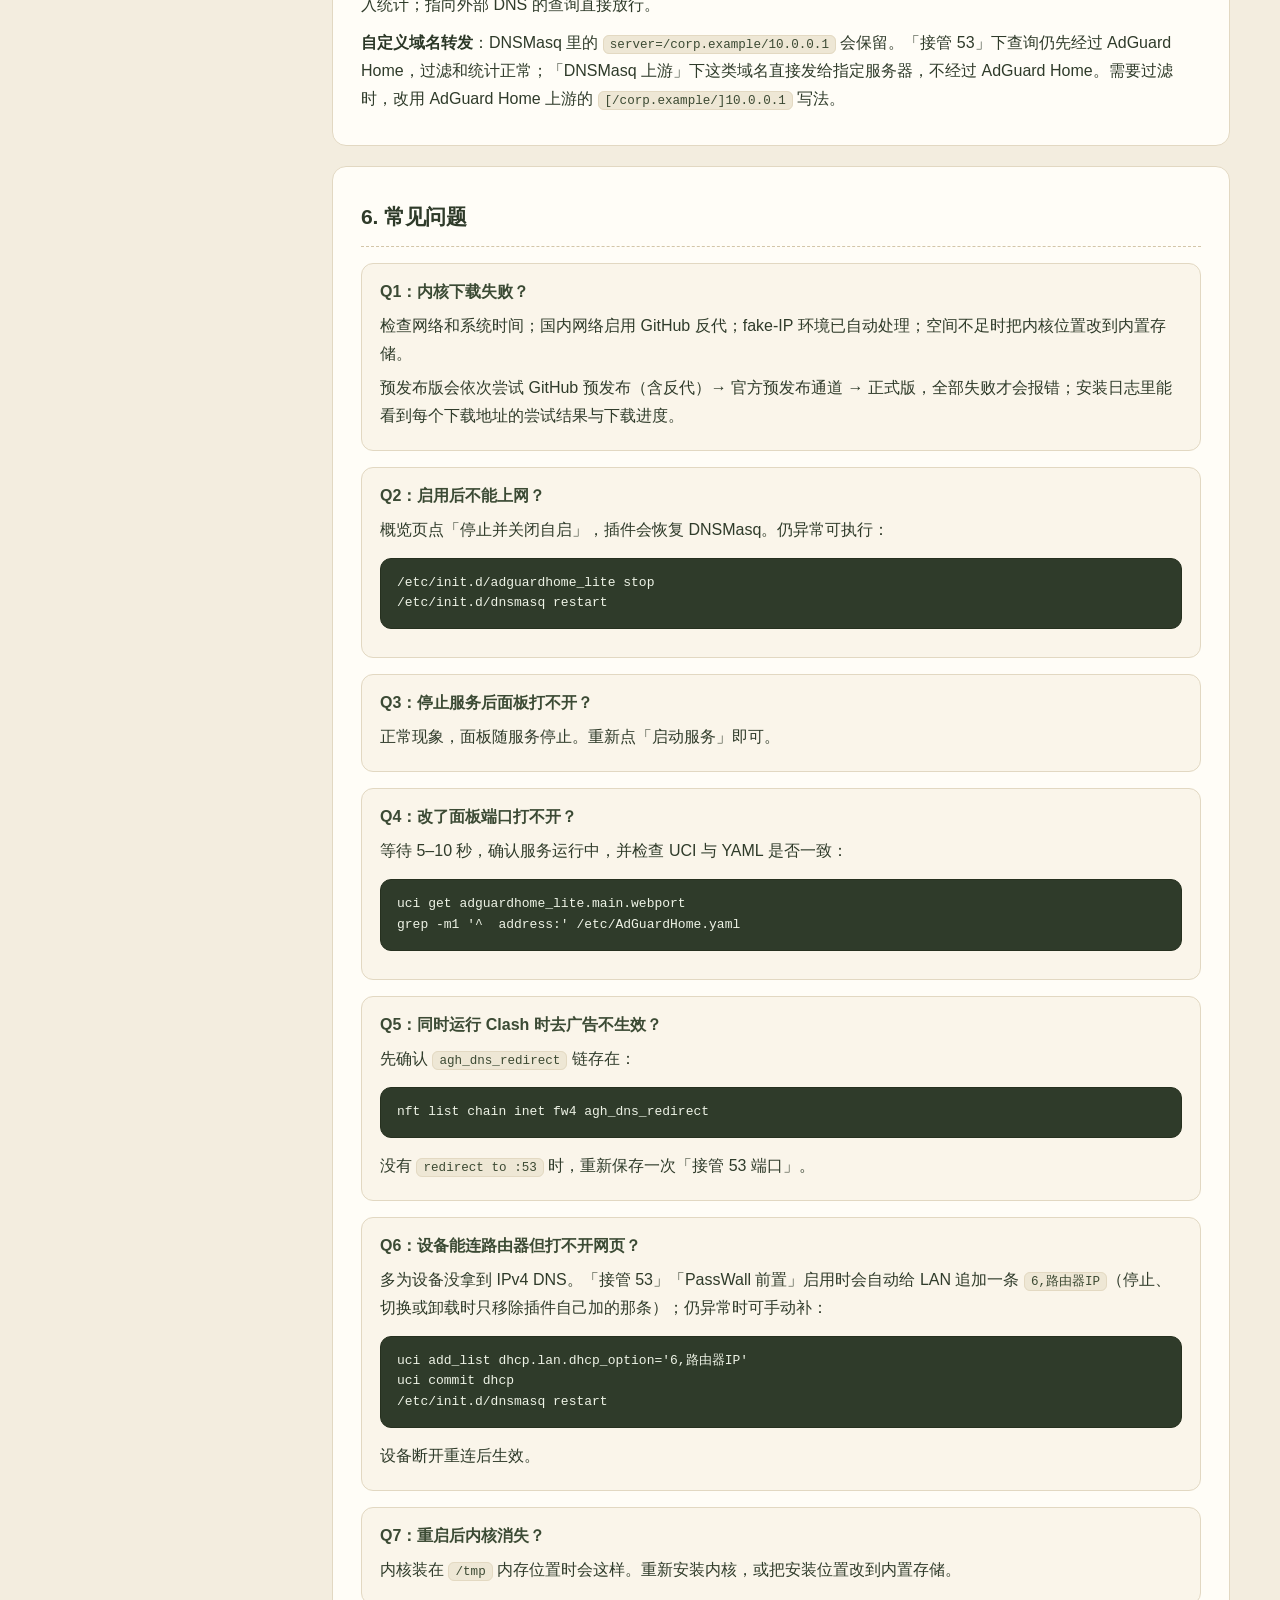
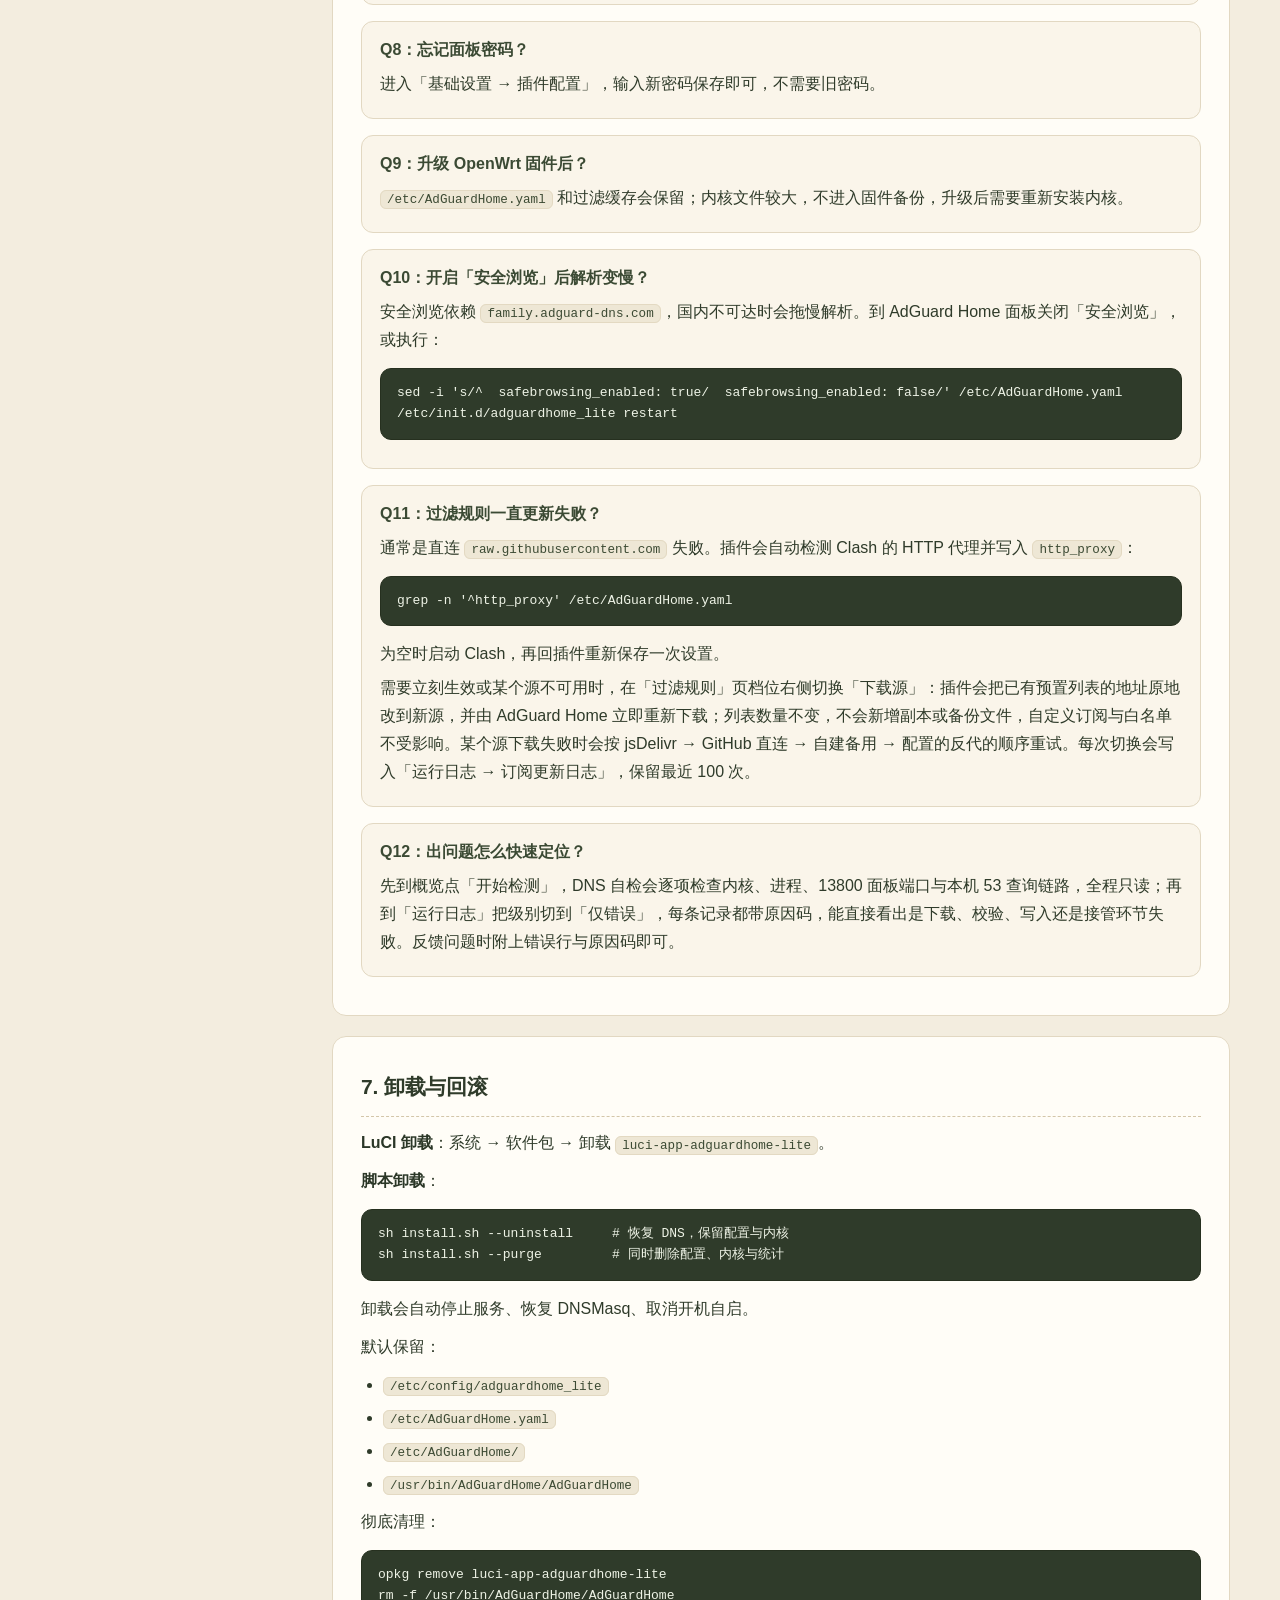
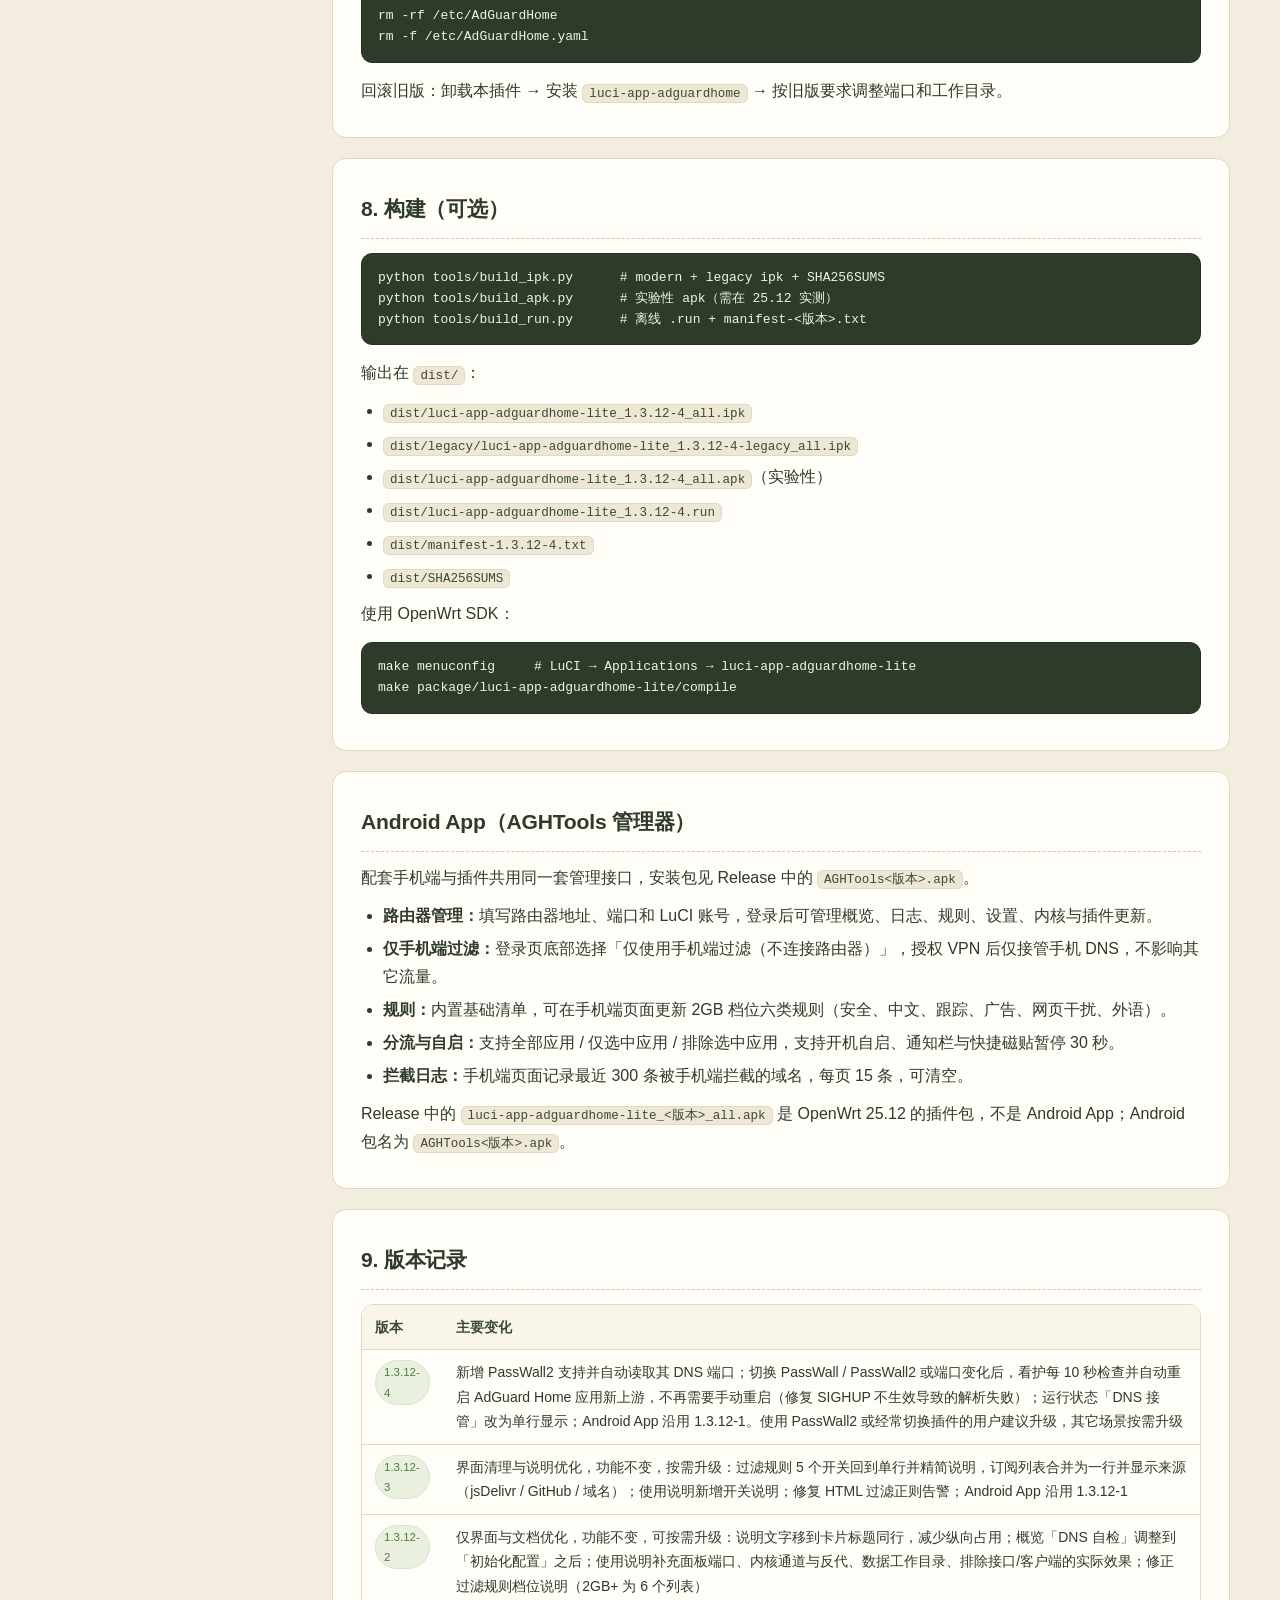
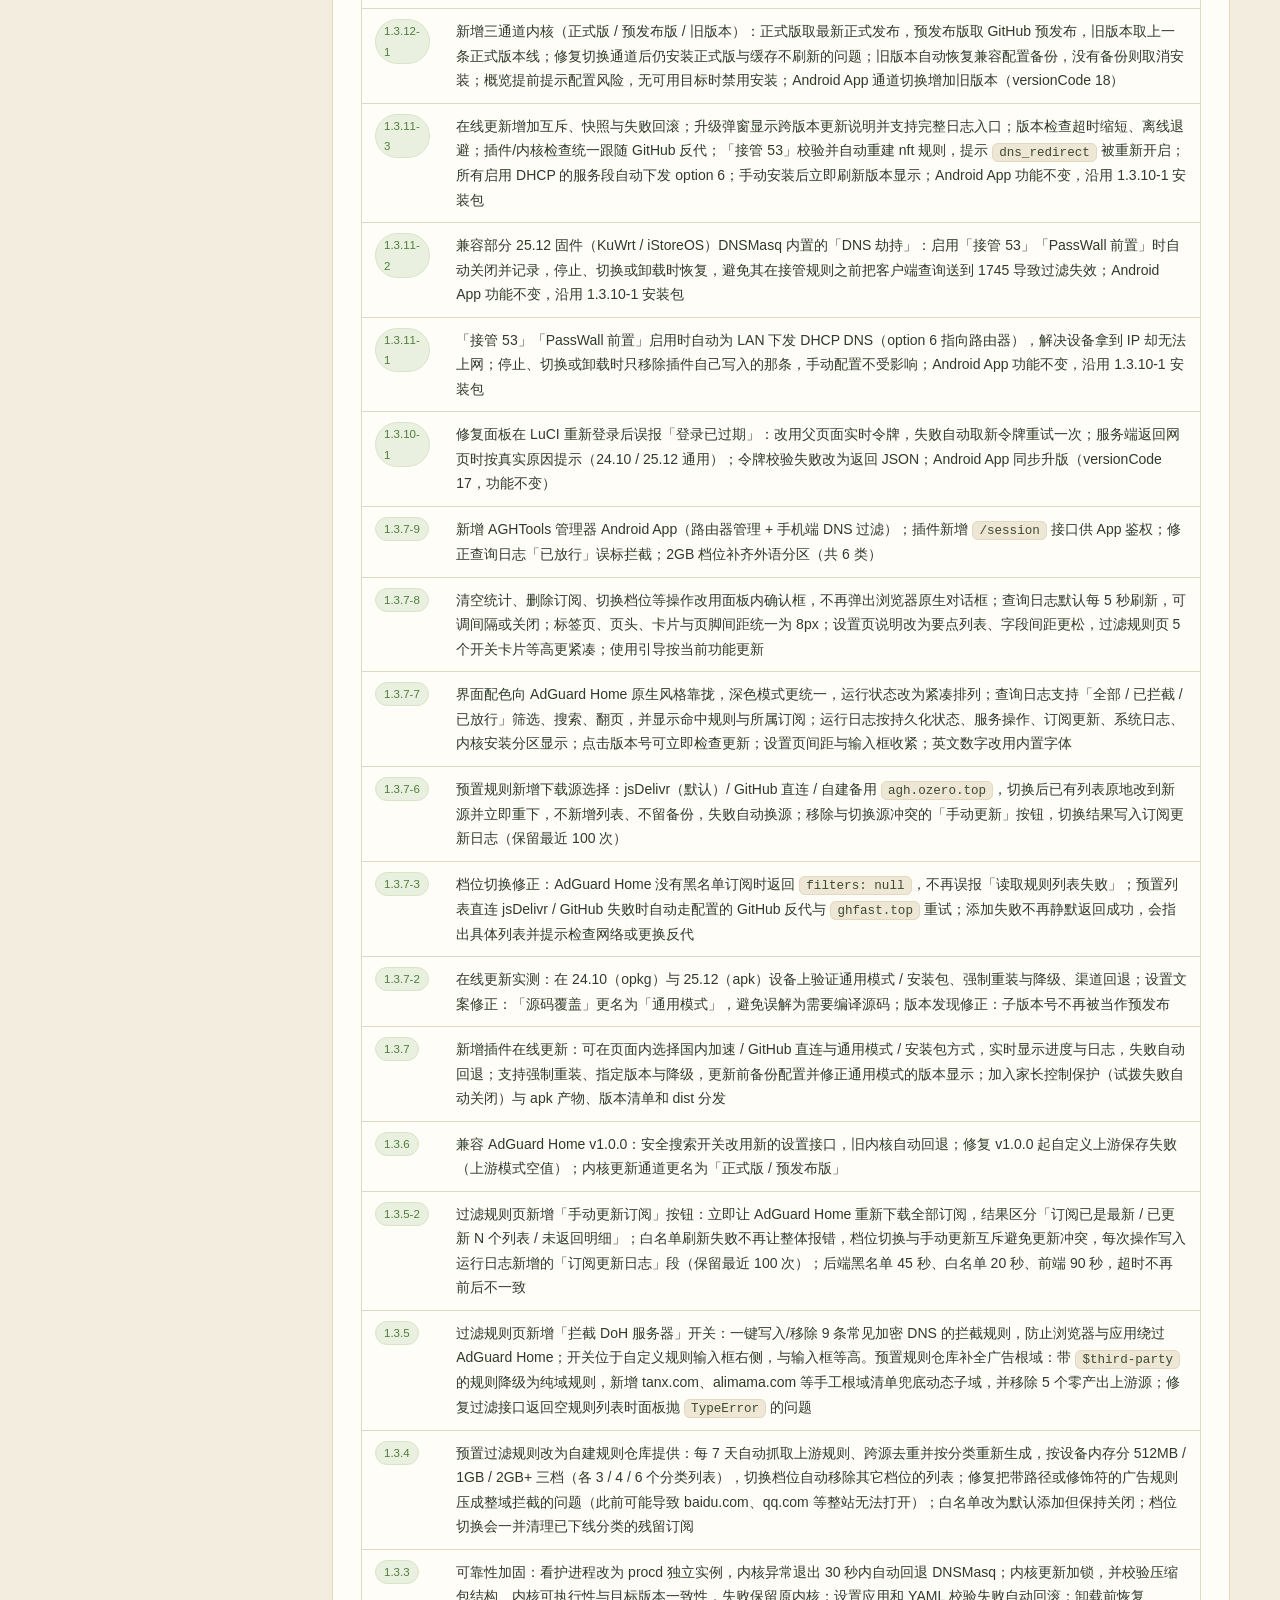
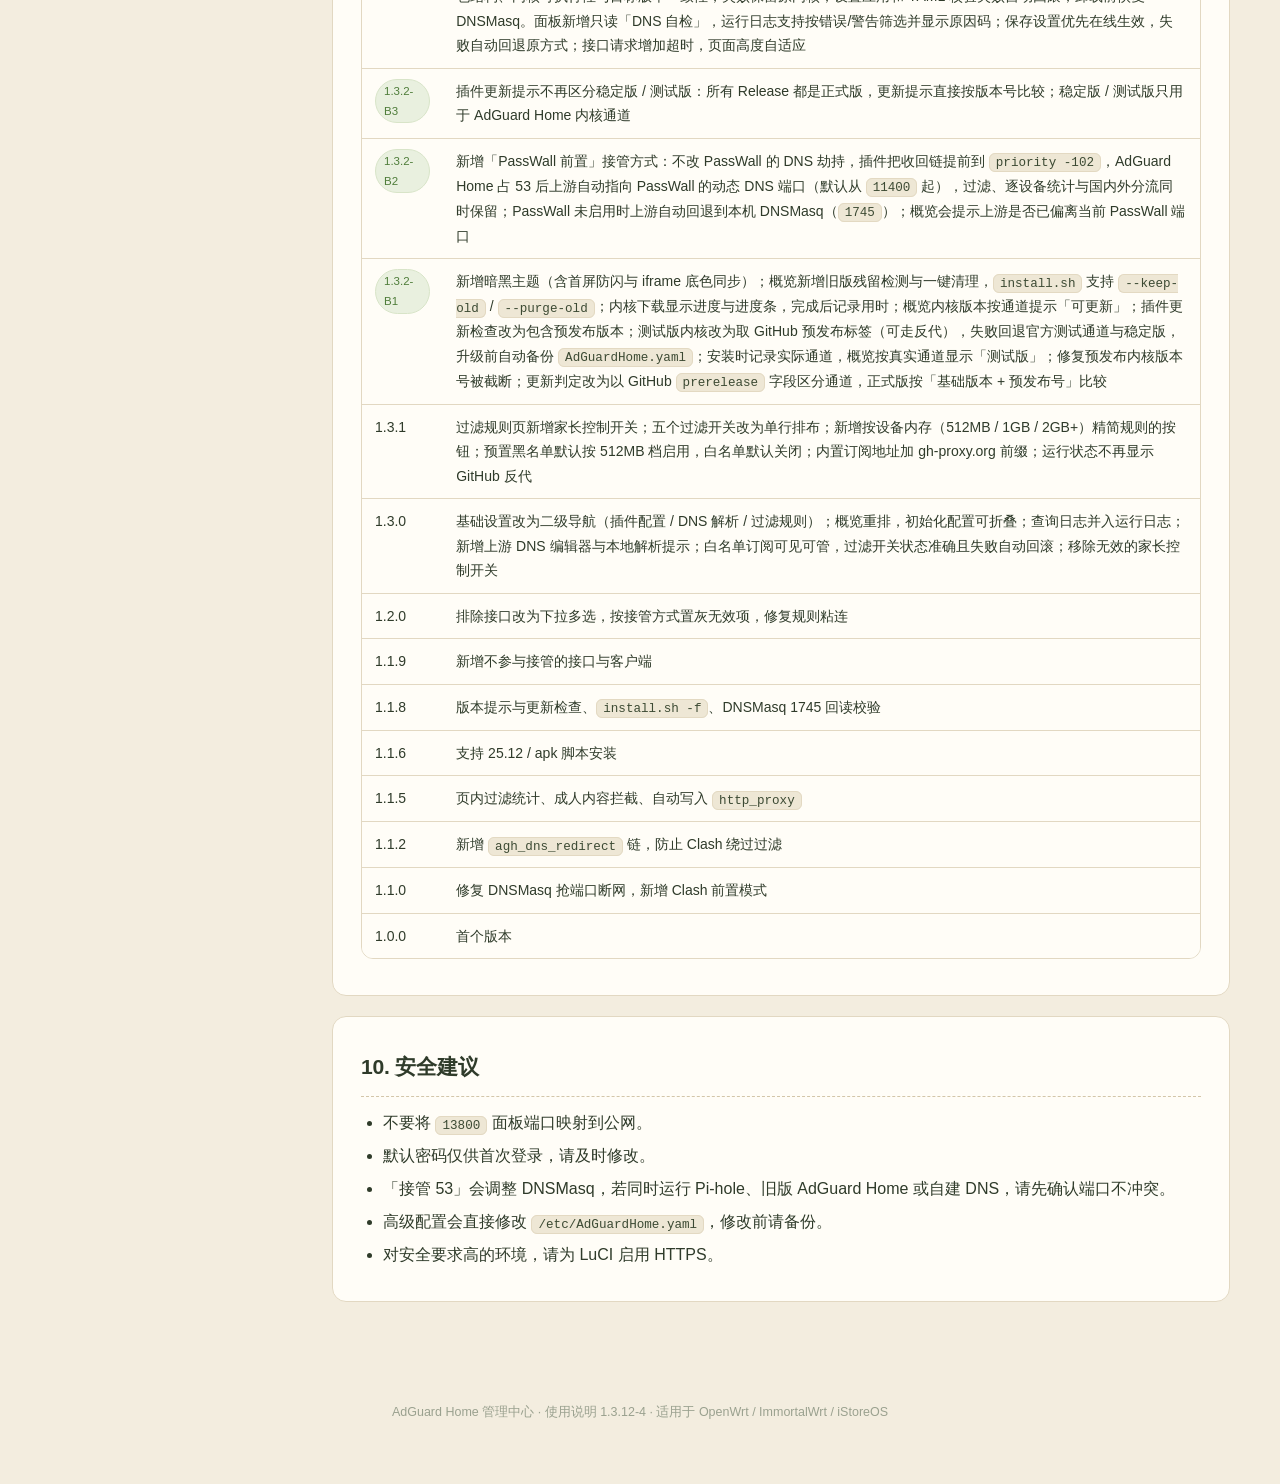
==== commit 1b85a096: "1.3.12-4: 支持 PassWall2，修复切换后上游不生效（按需升级）" ====
--- a/docs/安装与使用说明.html
+++ b/docs/安装与使用说明.html
@@ -3,7 +3,7 @@
 <head>
 <meta charset="UTF-8">
 <meta name="viewport" content="width=device-width, initial-scale=1.0">
-<title>AdGuard Home 管理中心 使用说明 · 1.3.12-3</title>
+<title>AdGuard Home 管理中心 使用说明 · 1.3.12-4</title>
 <meta name="description" content="AdGuard Home 管理中心使用说明：安装、三步启用、常用设置、DNS 接管方式、常见问题与卸载回滚。">
 <style>
 *,*::before,*::after{box-sizing:border-box}
@@ -185,7 +185,7 @@
 <header class="topbar">
   <div class="brand"><span class="brand-mark">AGH</span>AdGuard Home 管理中心 <small>使用说明</small></div>
   <div class="spacer"></div>
-  <span class="pill"><span class="dot"></span>1.3.12-3</span>
+  <span class="pill"><span class="dot"></span>1.3.12-4</span>
 </header>
 
 <div class="layout">
@@ -211,7 +211,7 @@
       <h1>AdGuard Home 管理中心 使用说明</h1>
       <p>本插件负责<strong>安装、DNS 接管、过滤、看护与统计</strong>；更细的高级项仍可在 AdGuard Home 面板中设置。</p>
       <div class="meta">
-        <span>适用版本 1.3.12-3</span>
+        <span>适用版本 1.3.12-4</span>
         <span>OpenWrt / ImmortalWrt / iStoreOS</span>
       </div>
     </div>
@@ -364,7 +364,7 @@
           <thead><tr><th>设置项</th><th>说明</th></tr></thead>
           <tbody>
             <tr><td>启用 AdGuard Home</td><td>开启后启动服务；关闭后停止并恢复 DNSMasq 原始设置</td></tr>
-            <tr><td>DNS 接管方式</td><td>推荐「接管 53 端口」；装了 PassWall 用「PassWall 前置」，详见第 5 节</td></tr>
+            <tr><td>DNS 接管方式</td><td>推荐「接管 53 端口」；装了 PassWall / PassWall2 用「PassWall 前置」，详见第 5 节</td></tr>
             <tr><td>管理面板端口</td><td>默认 <code>13800</code>，不能占用 53 / 1745 / 5333 / 5335</td></tr>
             <tr><td>内核安装位置</td><td>内置存储重启保留；内存临时重启后需重装</td></tr>
             <tr><td>数据工作目录</td><td>保存统计和过滤缓存；内存临时会减少闪存写入，重启后统计清空</td></tr>
@@ -406,22 +406,23 @@
           <thead><tr><th>方式</th><th>AdGuard Home</th><th>DNSMasq</th><th>适合</th></tr></thead>
           <tbody>
             <tr><td>接管 53 端口（默认）</td><td>53</td><td>1745</td><td>想逐设备统计，装了 Clash 也能用</td></tr>
-            <tr><td>PassWall 前置</td><td>53</td><td>1745</td><td>用 PassWall 做分流，不想关它的 DNS 劫持</td></tr>
+            <tr><td>PassWall / PassWall2 前置</td><td>53</td><td>1745</td><td>用 PassWall 或 PassWall2 做分流，不想关它的 DNS 劫持</td></tr>
             <tr><td>DNSMasq 上游</td><td>5333</td><td>53</td><td>不想让 AdGuard Home 占 53，且没有程序抢 53</td></tr>
             <tr><td>Clash 前置</td><td>5335</td><td>53</td><td>不想占 53，不需要逐设备统计</td></tr>
             <tr><td>仅面板</td><td>不接管</td><td>53</td><td>只想打开面板查看</td></tr>
           </tbody>
         </table>
       </div>
-      <p><strong>怎么选</strong>：需要逐设备统计、所有域名先过滤，选「接管 53 端口」；装了 PassWall、又不想关闭它的 DNS 劫持，选「PassWall 前置」；不想让 AdGuard Home 占 53，选「Clash 前置」；只想看面板，选「仅面板」。</p>
+      <p><strong>怎么选</strong>：需要逐设备统计、所有域名先过滤，选「接管 53 端口」；装了 PassWall / PassWall2、又不想关闭它的 DNS 劫持，选「PassWall 前置」；不想让 AdGuard Home 占 53，选「Clash 前置」；只想看面板，选「仅面板」。</p>
       <div class="note"><p>旧「Clash 串联」已下线，旧配置会自动迁移为「接管 53 端口」。前置模式会自动把 Clash 自定义上游指向 <code>127.0.0.1:5335</code>，停止或切换时恢复原值。</p></div>
       <p><strong>与 Clash 共存</strong>：选「接管 53」时，插件会创建 <code>agh_dns_redirect</code> 链，把局域网设备的 53 查询收回路由器，Clash 劫持指向 <code>:53</code>、<code>:1745</code> 或 <code>:7874</code> 都不会绕过过滤。</p>
-      <p><strong>与 PassWall 共存</strong>：选「PassWall 前置」时不需要关闭 PassWall 的 DNS 劫持。收回链改用 <code>priority -102</code>（PassWall 为 <code>-101</code>），先于它接住设备的 53 查询；AdGuard Home 上游自动指向 PassWall 自己的 DNS（端口从 PassWall 运行时变量 <code>/tmp/etc/passwall/var</code> 读取，默认从 <code>11400</code> 起分配）。PassWall 未启用时上游回退为 <code>127.0.0.1:1745</code>，不会断网。该模式不支持「排除接口 / 客户端」，排除的设备会直接走 PassWall。</p>
+      <p><strong>与 PassWall / PassWall2 共存</strong>：选「PassWall 前置」时不需要关闭它们的 DNS 劫持。收回链改用 <code>priority -102</code>（PassWall 为 <code>-101</code>），先于它接住设备的 53 查询；AdGuard Home 上游自动指向 PassWall 自己的 DNS（地址用路由器局域网 IP，端口从运行时变量读取：PassWall 1.x 读 <code>/tmp/etc/passwall/var</code> 的 <code>ACL_default_dns_port</code>，默认从 <code>11400</code> 起分配；PassWall2 读 <code>/tmp/etc/passwall2/var</code> 的 <code>ACL_acl_default_dns_port</code>，默认从 <code>2001</code> 起分配；两者都启用时以 PassWall2 为准）。之所以不用 <code>127.0.0.1</code>：PassWall 自带的 dnsmasq 开了 <code>local-service</code>，只回答局域网来源的查询，用回环地址会被拒绝，表现为只有缓存能解析、新域名全部失败。PassWall 未启用时上游回退为 <code>127.0.0.1:1745</code>，不会断网。该模式不支持「排除接口 / 客户端」，排除的设备会直接走 PassWall。</p>
       <p>检查：</p>
 <pre><code>nft list chain inet fw4 agh_dns_redirect</code></pre>
       <p>看到 <code>redirect to :53</code> 即为正常；没有这条链时，重新保存一次「接管 53 端口」。</p>
       <p><strong>切换与停止</strong>：切换方式会先恢复接管前的 DNSMasq 原值，再按新方式配置；停止或卸载时恢复端口、<code>noresolv</code>、<code>resolvfile</code> 和 <code>server</code>，不会写入公共 DNS。</p>
-      <p><strong>启动顺序</strong>：DNSMasq（19）→ AdGuard Home（95）→ Clash / PassWall（99），插件已注册 <code>START=95</code>，无需手动调整。「PassWall 前置」下 PassWall 启动后才会开始分流，上游按默认端口 <code>11400</code> 预写，不阻塞上网。</p>
+      <p><strong>启动顺序</strong>：DNSMasq（19）→ AdGuard Home（95）→ Clash / PassWall（99），插件已注册 <code>START=95</code>，无需手动调整。「PassWall 前置」下 PassWall 启动后才会开始分流，上游按默认端口（1.x <code>11400</code> / 2.x <code>2001</code>）预写，不阻塞上网。</p>
+      <p><strong>端口跟随</strong>：PassWall / PassWall2 的 DNS 端口是动态分配的（1.x 从 <code>11400</code> 起、2.x 从 <code>2001</code> 起找空闲端口），看护进程每 10 秒检查一次；端口变化且上游仍由插件管理时，自动改写上游并重启 AdGuard Home（约 10 秒；SIGHUP 不会应用上游变更），不重启 PassWall；自定义上游不会被改动。</p>
       <p><strong>排除接口 / 客户端</strong>：仅「接管 53」生效。命中的查询直接交给 DNSMasq（1745），不进入 AdGuard Home，也不计入统计；指向外部 DNS 的查询直接放行。</p>
       <p><strong>自定义域名转发</strong>：DNSMasq 里的 <code>server=/corp.example/10.0.0.1</code> 会保留。「接管 53」下查询仍先经过 AdGuard Home，过滤和统计正常；「DNSMasq 上游」下这类域名直接发给指定服务器，不经过 AdGuard Home。需要过滤时，改用 AdGuard Home 上游的 <code>[/corp.example/]10.0.0.1</code> 写法。</p>
     </section>
@@ -535,11 +536,11 @@
 python tools/build_run.py      # 离线 .run + manifest-&lt;版本&gt;.txt</code></pre>
       <p>输出在 <code>dist/</code>：</p>
       <ul>
-        <li><code>dist/luci-app-adguardhome-lite_1.3.12-3_all.ipk</code></li>
-        <li><code>dist/legacy/luci-app-adguardhome-lite_1.3.12-3-legacy_all.ipk</code></li>
-        <li><code>dist/luci-app-adguardhome-lite_1.3.12-3_all.apk</code>（实验性）</li>
-        <li><code>dist/luci-app-adguardhome-lite_1.3.12-3.run</code></li>
-        <li><code>dist/manifest-1.3.12-3.txt</code></li>
+        <li><code>dist/luci-app-adguardhome-lite_1.3.12-4_all.ipk</code></li>
+        <li><code>dist/legacy/luci-app-adguardhome-lite_1.3.12-4-legacy_all.ipk</code></li>
+        <li><code>dist/luci-app-adguardhome-lite_1.3.12-4_all.apk</code>（实验性）</li>
+        <li><code>dist/luci-app-adguardhome-lite_1.3.12-4.run</code></li>
+        <li><code>dist/manifest-1.3.12-4.txt</code></li>
         <li><code>dist/SHA256SUMS</code></li>
       </ul>
       <p>使用 OpenWrt SDK：</p>
@@ -566,6 +567,10 @@
         <table>
           <thead><tr><th>版本</th><th>主要变化</th></tr></thead>
           <tbody>
+            <tr>
+              <td><span class="tag">1.3.12-4</span></td>
+              <td>新增 PassWall2 支持并自动读取其 DNS 端口；切换 PassWall / PassWall2 或端口变化后，看护每 10 秒检查并自动重启 AdGuard Home 应用新上游，不再需要手动重启（修复 SIGHUP 不生效导致的解析失败）；运行状态「DNS 接管」改为单行显示；Android App 沿用 1.3.12-1。使用 PassWall2 或经常切换插件的用户建议升级，其它场景按需升级</td>
+            </tr>
             <tr>
               <td><span class="tag">1.3.12-3</span></td>
               <td>界面清理与说明优化，功能不变，按需升级：过滤规则 5 个开关回到单行并精简说明，订阅列表合并为一行并显示来源（jsDelivr / GitHub / 域名）；使用说明新增开关说明；修复 HTML 过滤正则告警；Android App 沿用 1.3.12-1</td>
@@ -682,7 +687,7 @@
   </main>
 </div>
 
-<footer>AdGuard Home 管理中心 · 使用说明 1.3.12-3 · 适用于 OpenWrt / ImmortalWrt / iStoreOS</footer>
+<footer>AdGuard Home 管理中心 · 使用说明 1.3.12-4 · 适用于 OpenWrt / ImmortalWrt / iStoreOS</footer>
 
 <script>
 (function () {
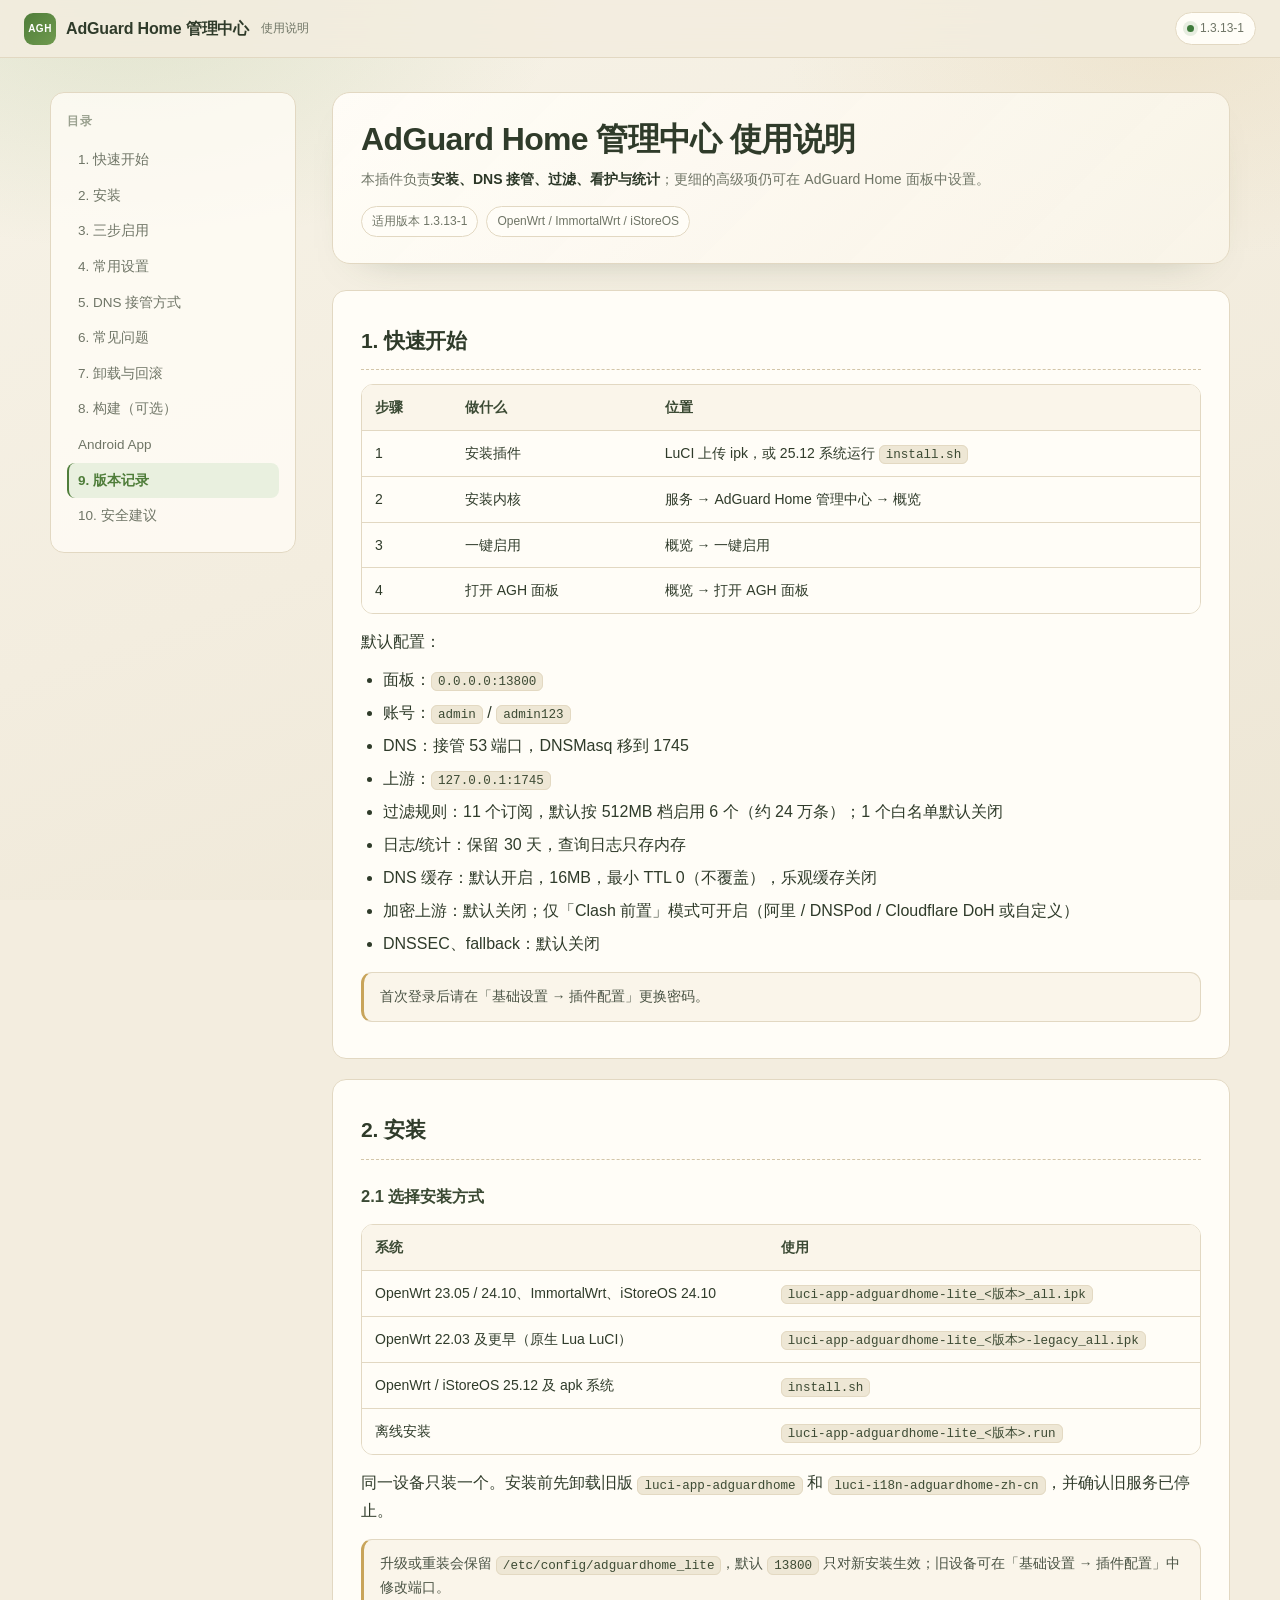
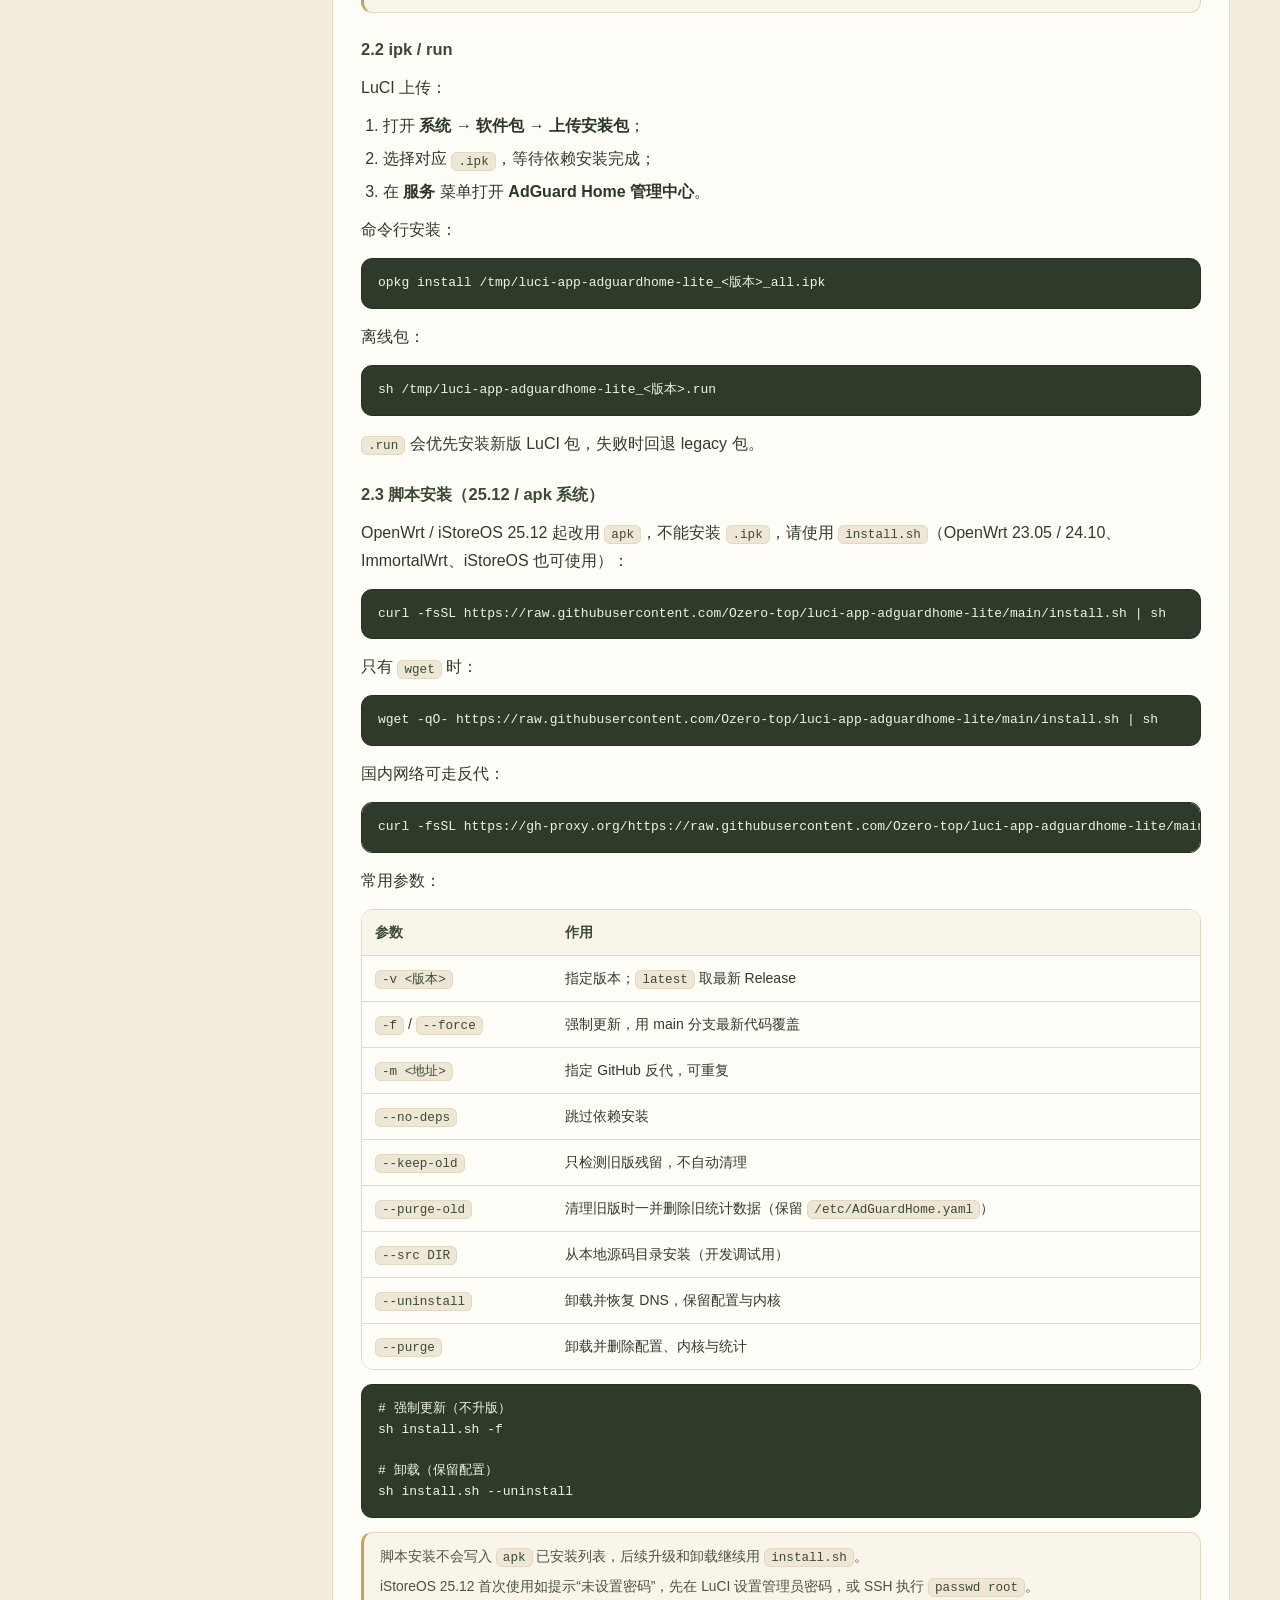
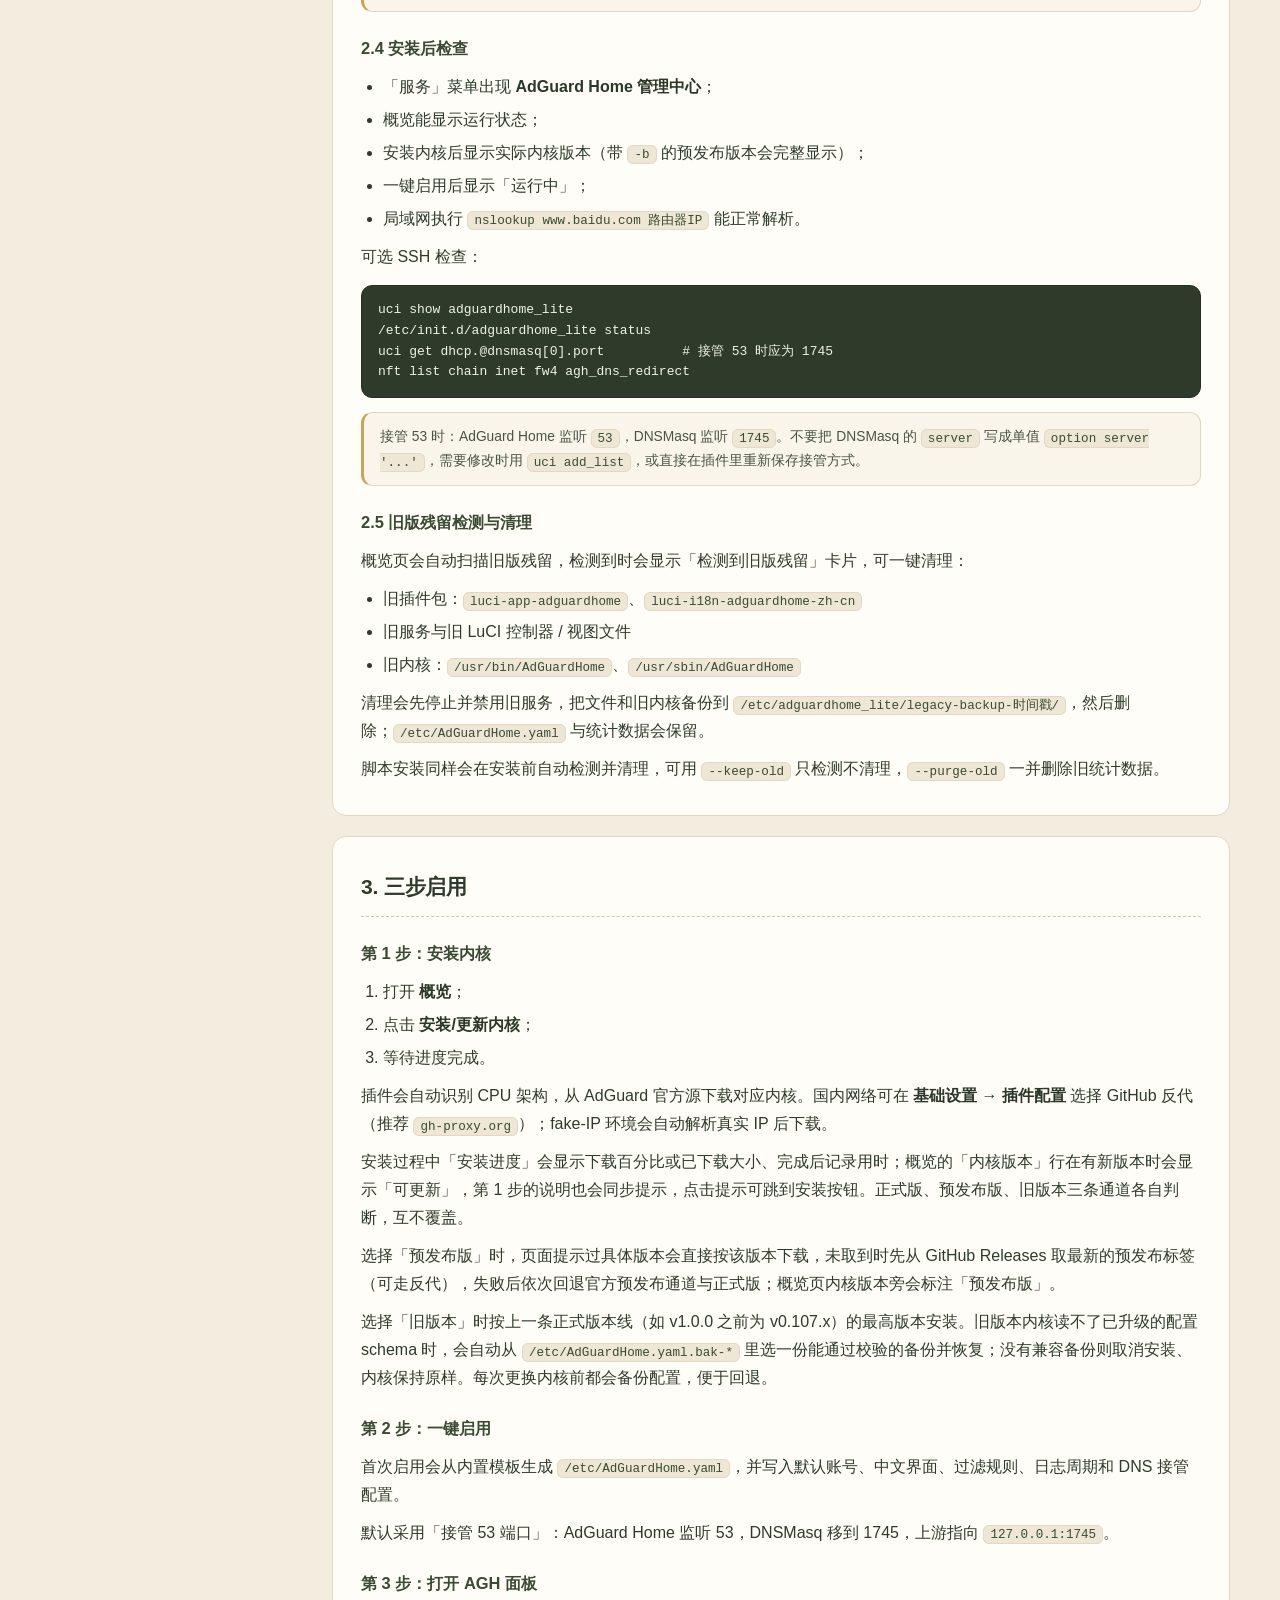
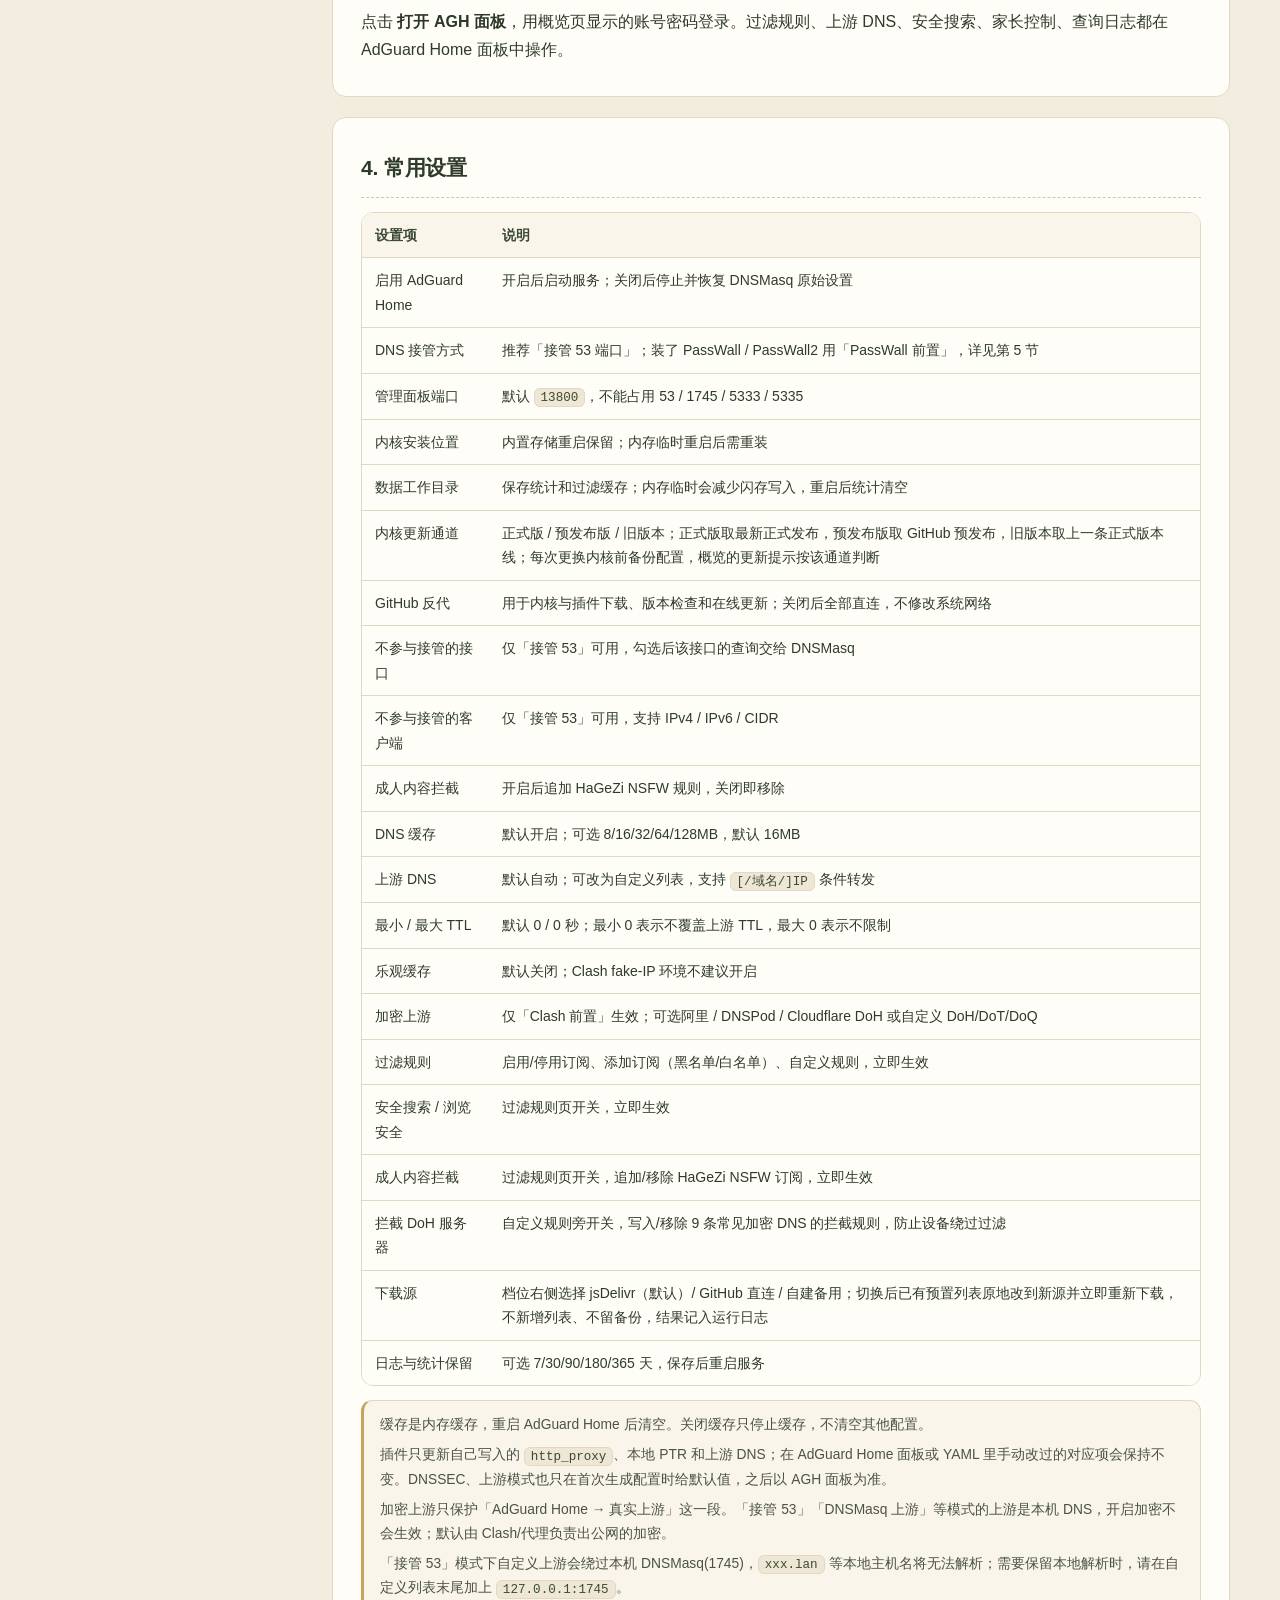
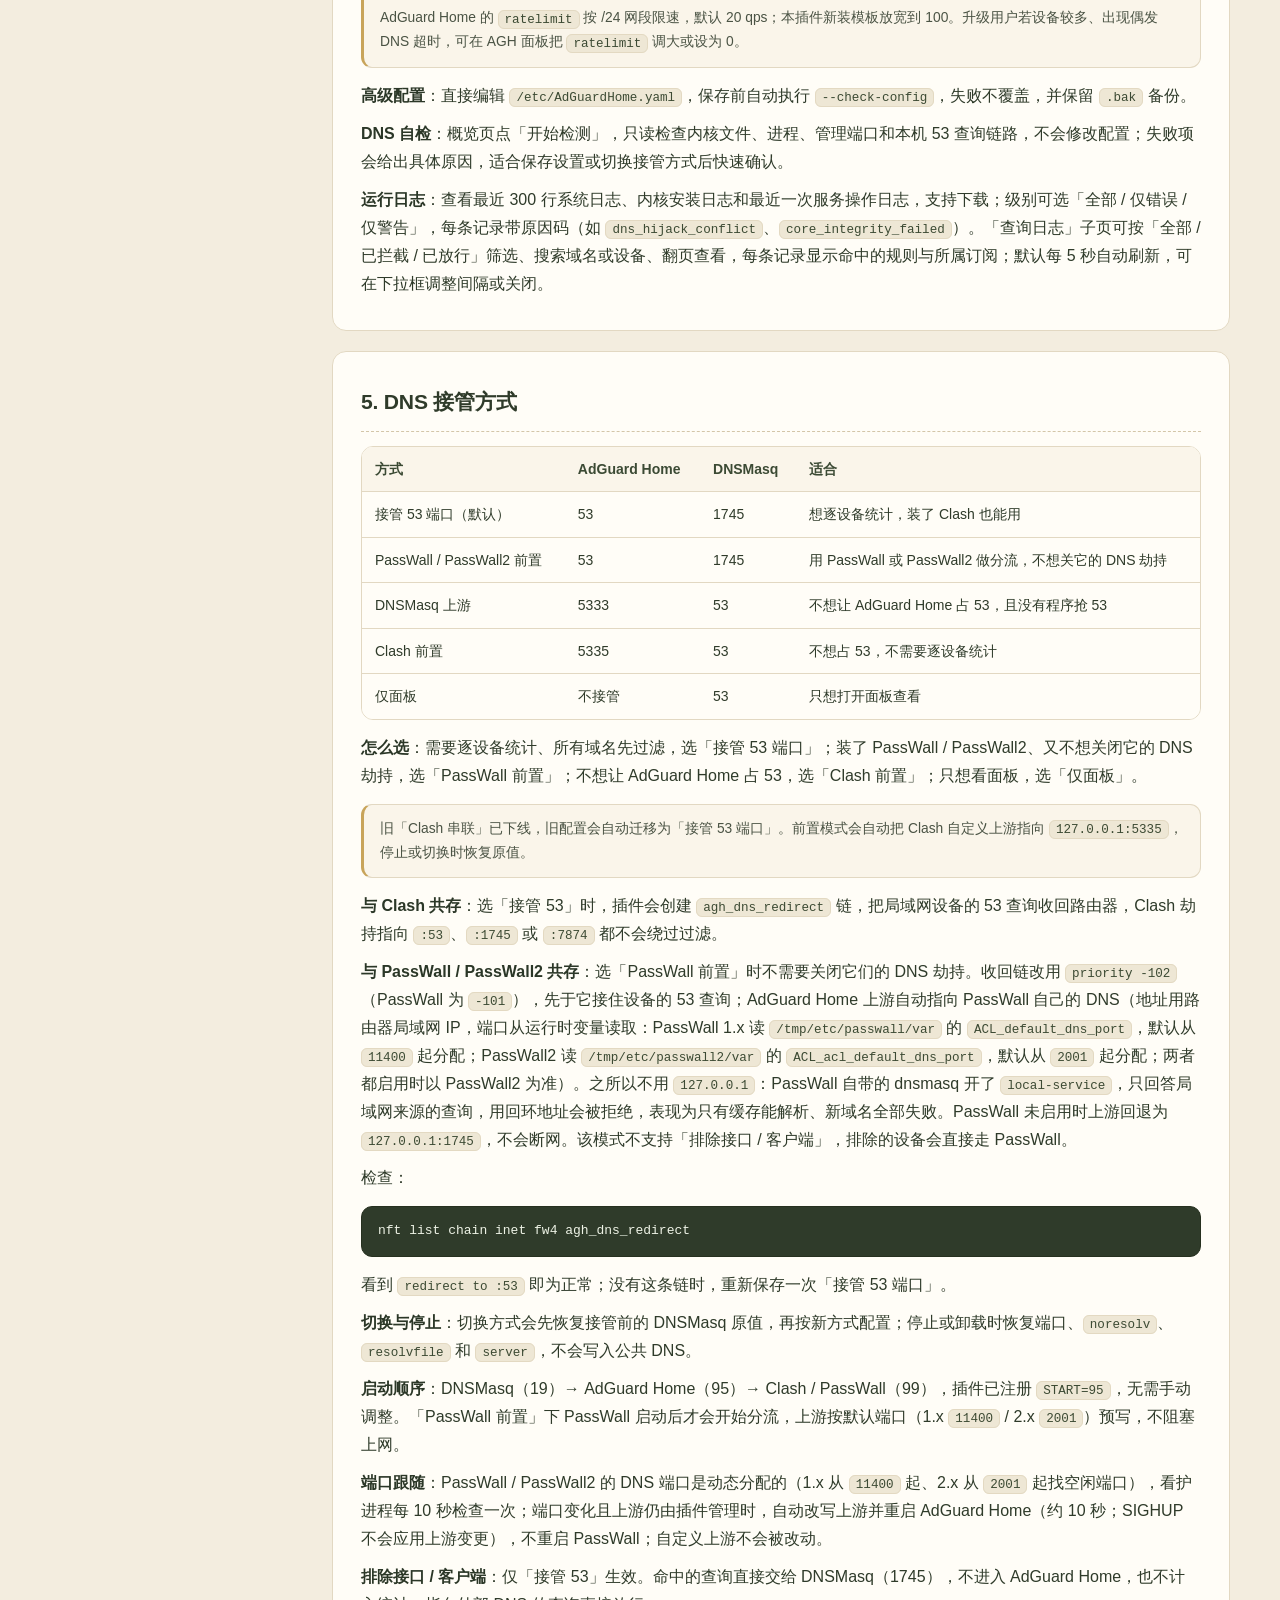
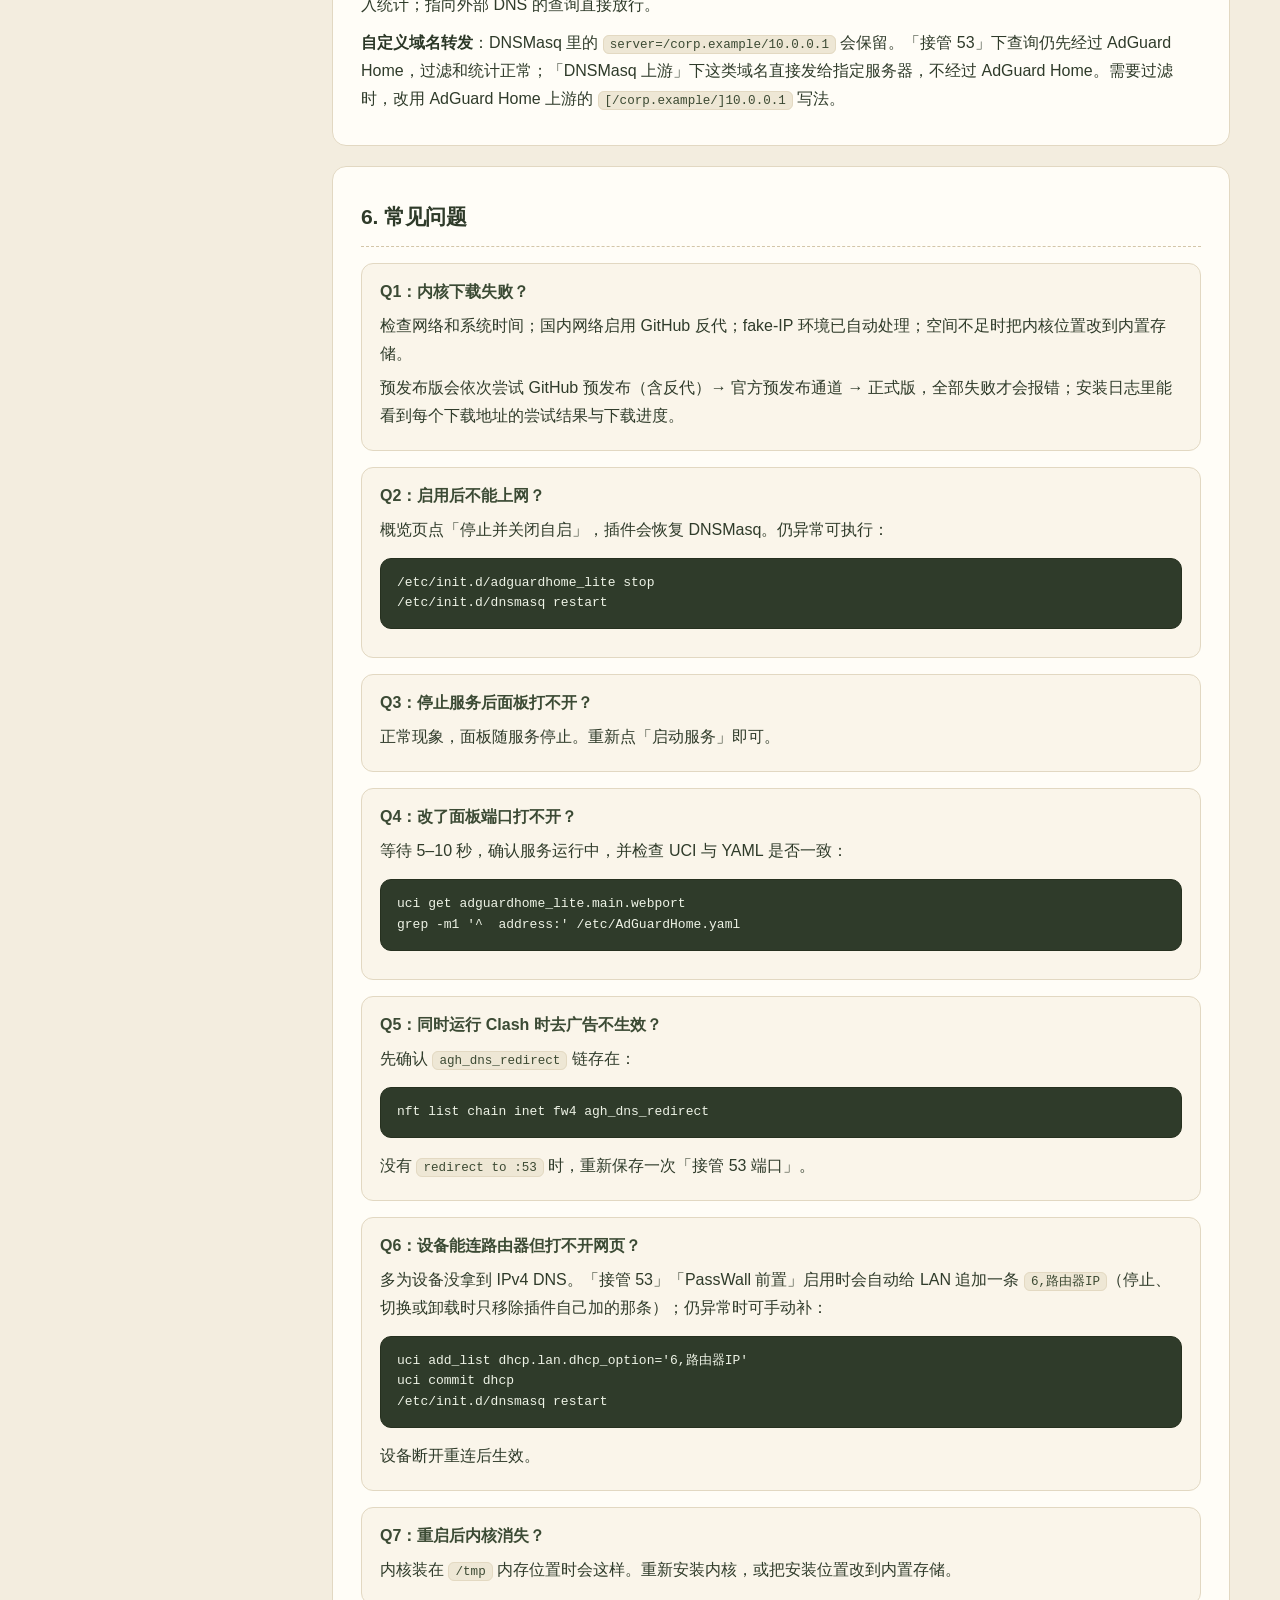
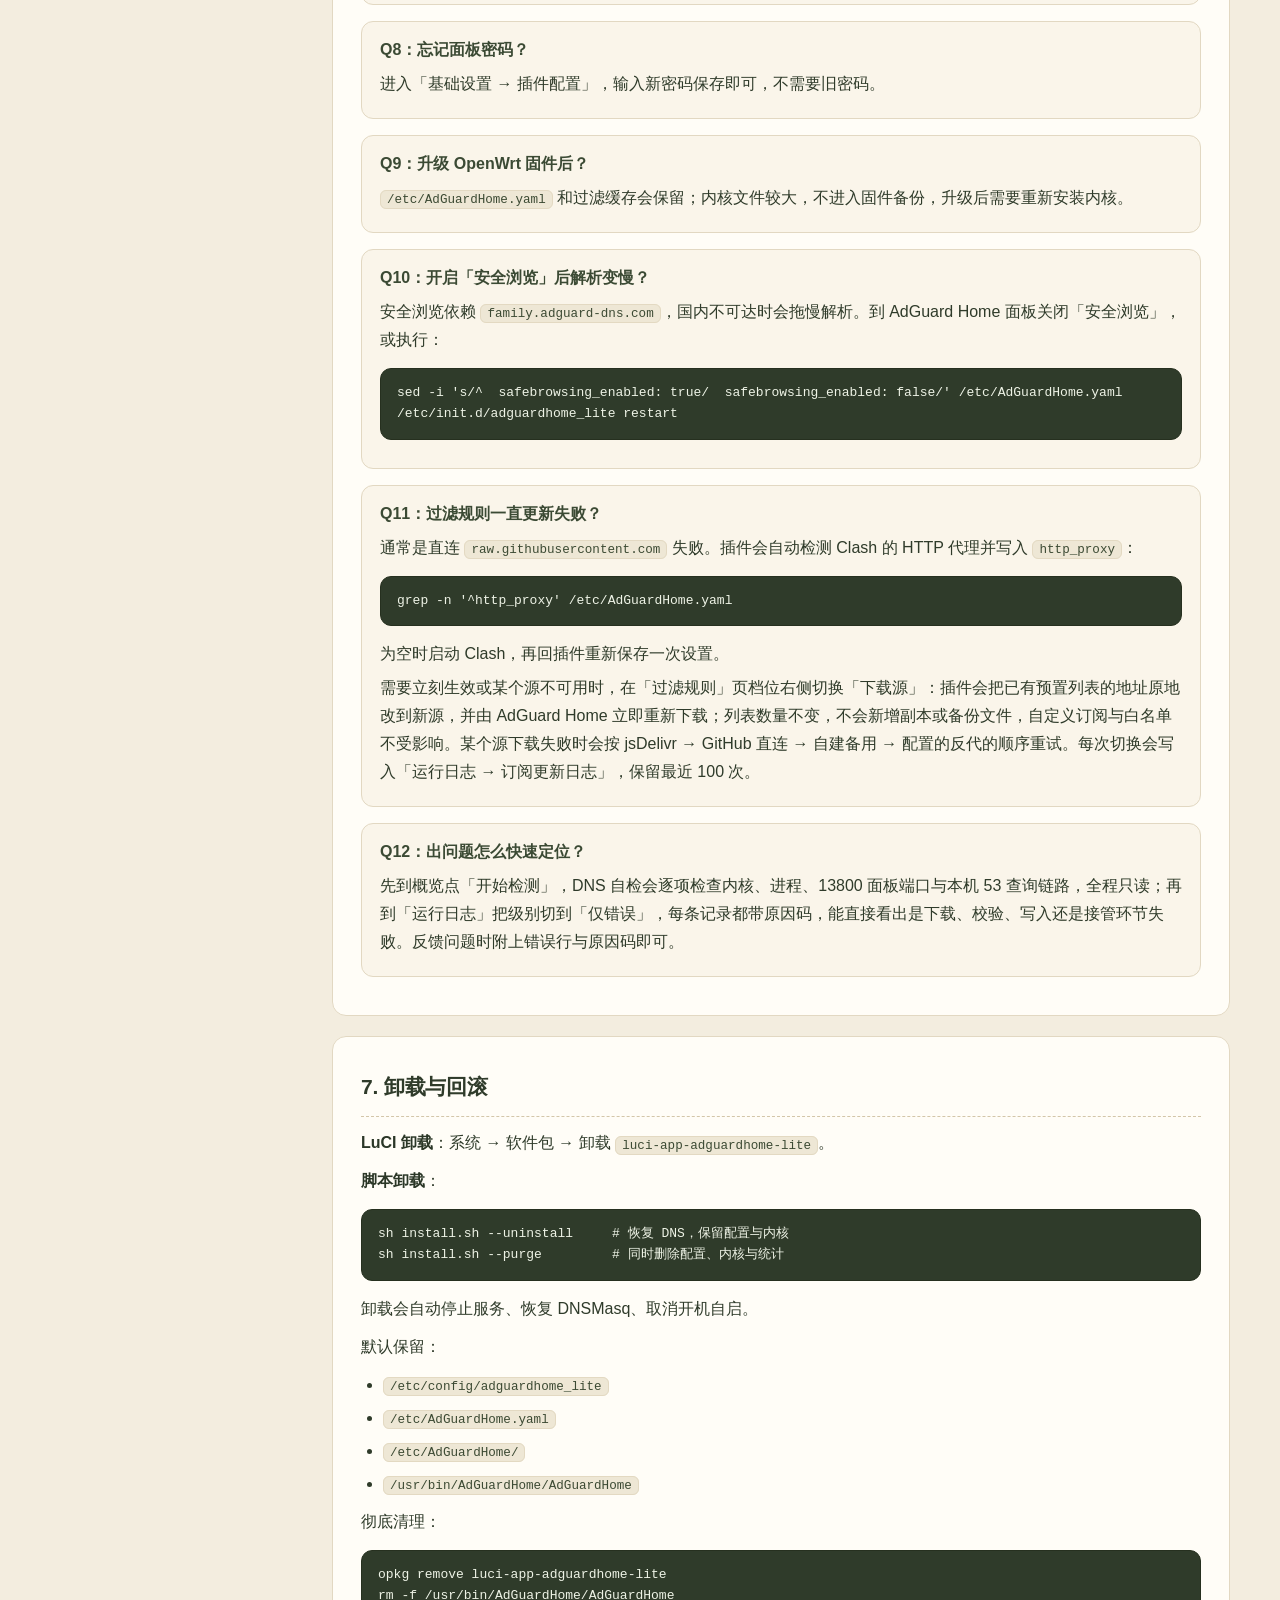
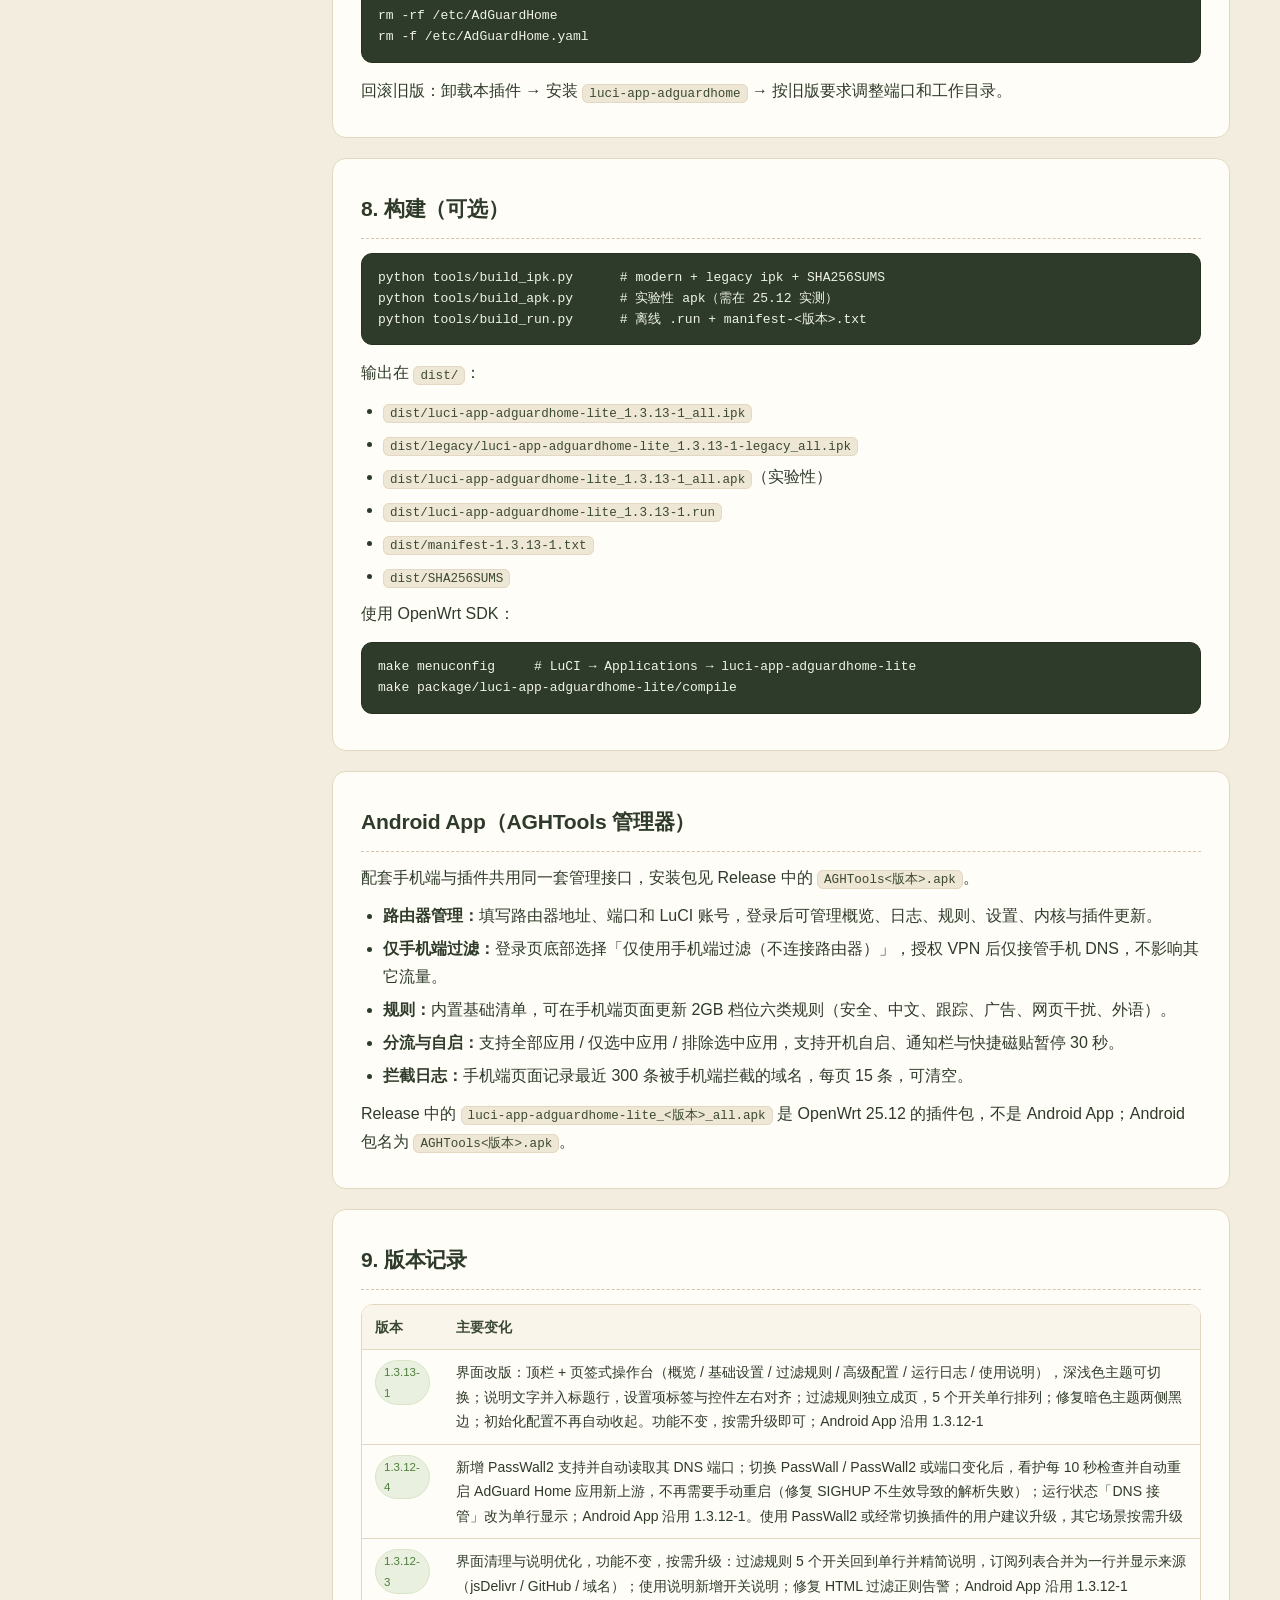
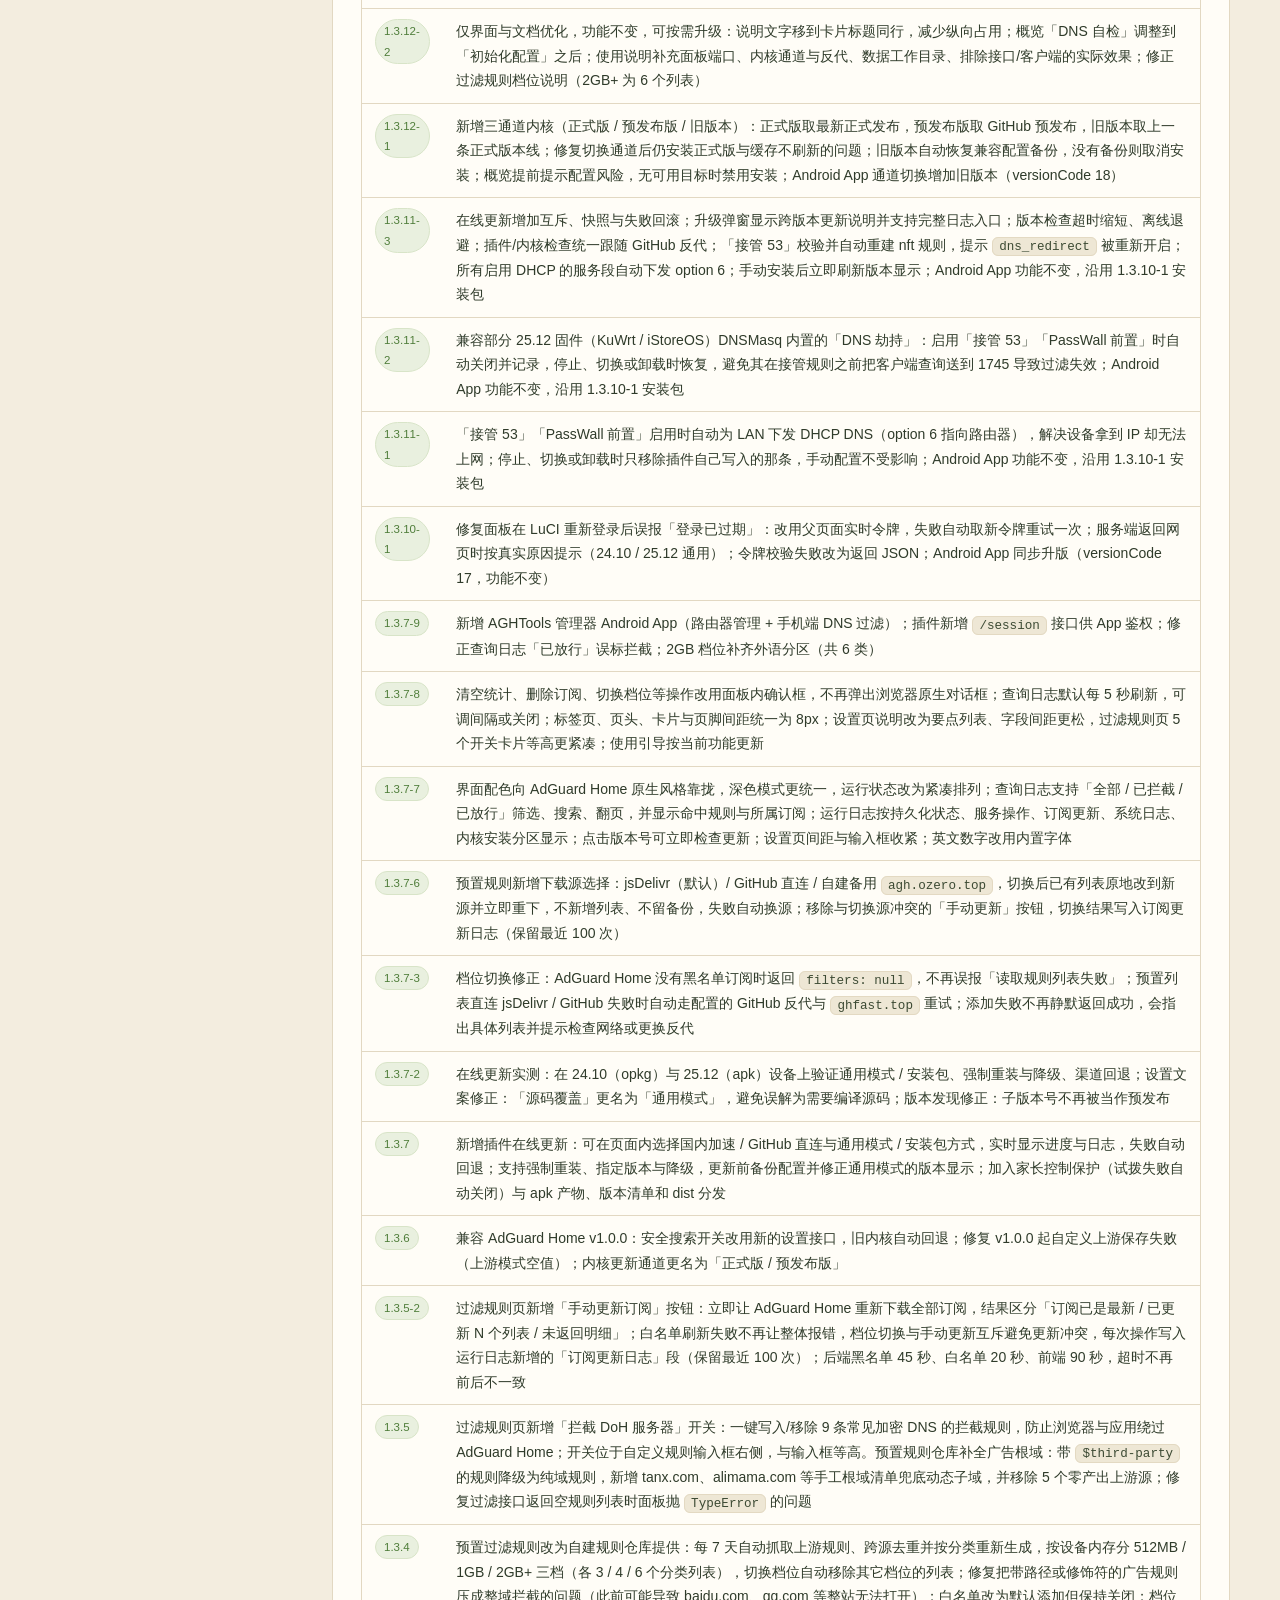
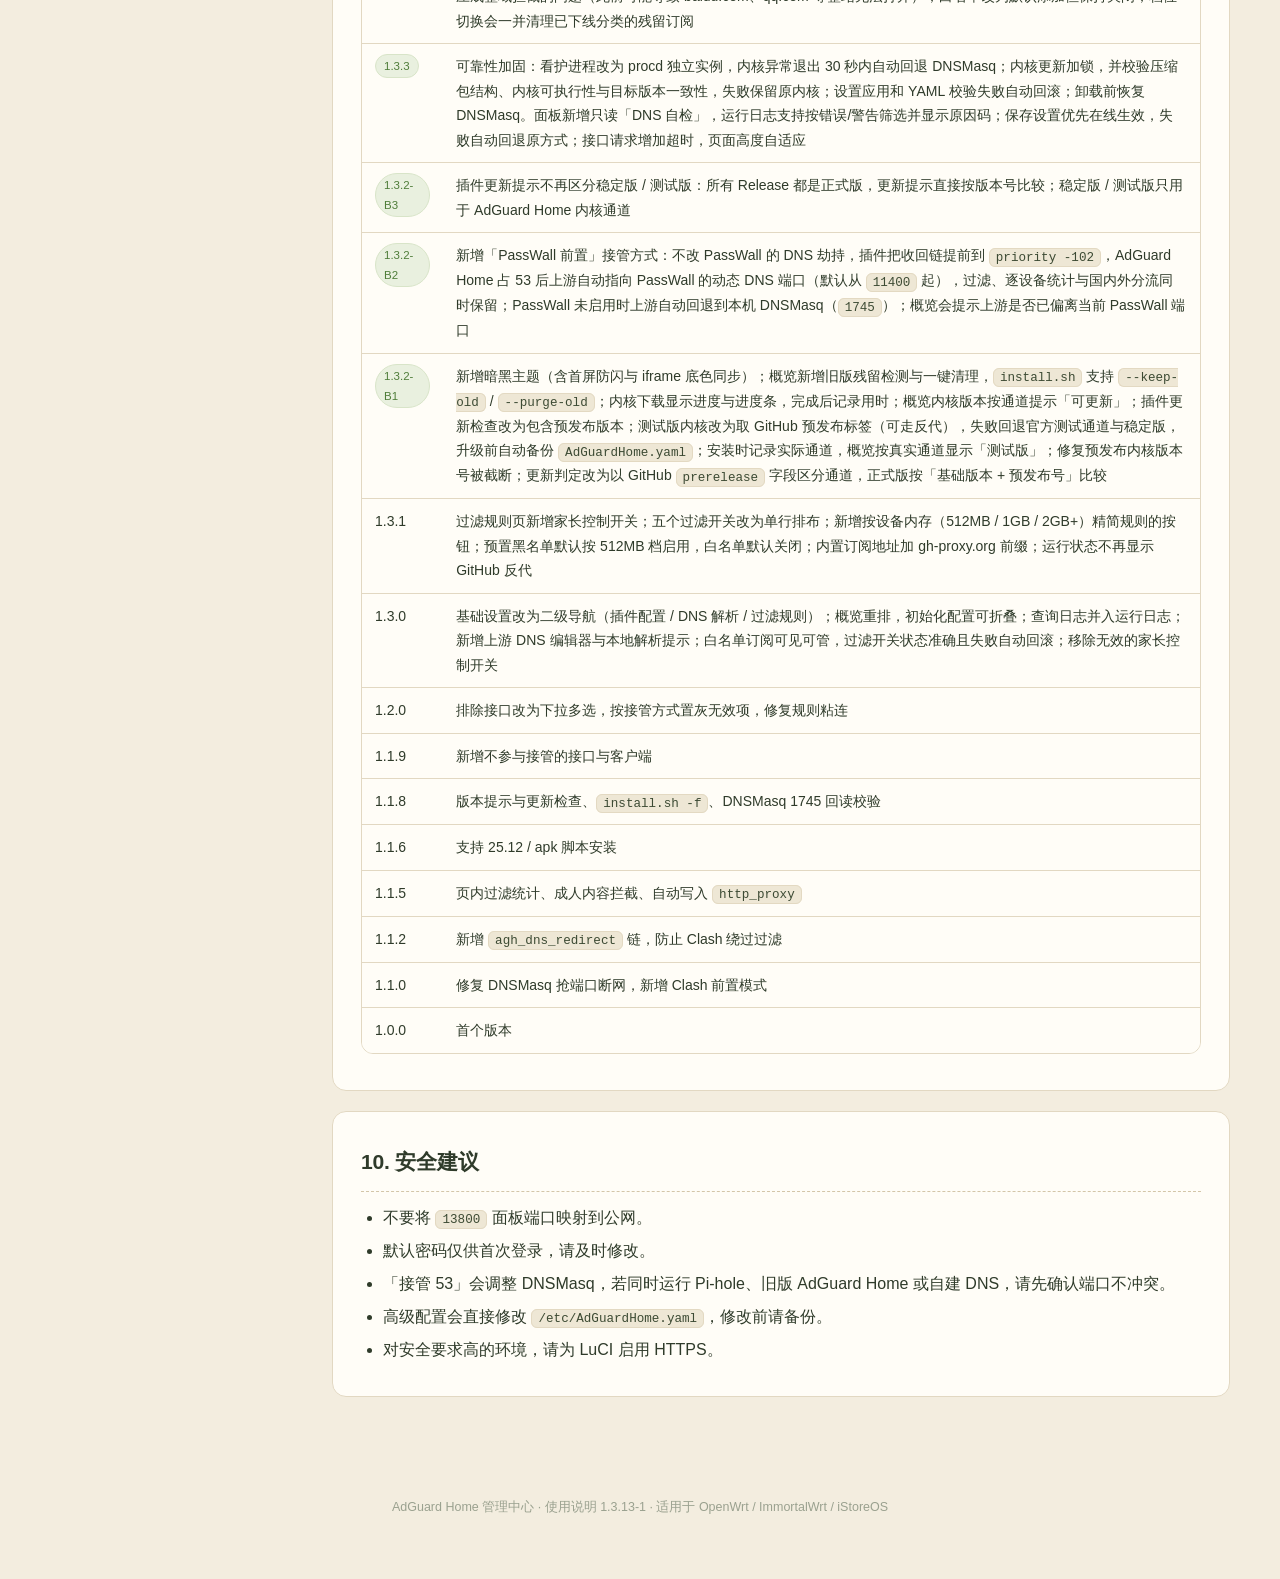
==== commit 5a72fcd5: "1.3.13-1: 面板界面改版（按需升级） - 顶栏 + 页签式操作台：概览 / 基础设置 / 过滤规则 / 高级配置 / 运行日志 / 使用说明 - 设置项说明并入标题行，标签与控件左右对齐；过滤" ====
--- a/docs/安装与使用说明.html
+++ b/docs/安装与使用说明.html
@@ -3,7 +3,7 @@
 <head>
 <meta charset="UTF-8">
 <meta name="viewport" content="width=device-width, initial-scale=1.0">
-<title>AdGuard Home 管理中心 使用说明 · 1.3.12-4</title>
+<title>AdGuard Home 管理中心 使用说明 · 1.3.13-1</title>
 <meta name="description" content="AdGuard Home 管理中心使用说明：安装、三步启用、常用设置、DNS 接管方式、常见问题与卸载回滚。">
 <style>
 *,*::before,*::after{box-sizing:border-box}
@@ -185,7 +185,7 @@
 <header class="topbar">
   <div class="brand"><span class="brand-mark">AGH</span>AdGuard Home 管理中心 <small>使用说明</small></div>
   <div class="spacer"></div>
-  <span class="pill"><span class="dot"></span>1.3.12-4</span>
+  <span class="pill"><span class="dot"></span>1.3.13-1</span>
 </header>
 
 <div class="layout">
@@ -211,7 +211,7 @@
       <h1>AdGuard Home 管理中心 使用说明</h1>
       <p>本插件负责<strong>安装、DNS 接管、过滤、看护与统计</strong>；更细的高级项仍可在 AdGuard Home 面板中设置。</p>
       <div class="meta">
-        <span>适用版本 1.3.12-4</span>
+        <span>适用版本 1.3.13-1</span>
         <span>OpenWrt / ImmortalWrt / iStoreOS</span>
       </div>
     </div>
@@ -536,11 +536,11 @@
 python tools/build_run.py      # 离线 .run + manifest-&lt;版本&gt;.txt</code></pre>
       <p>输出在 <code>dist/</code>：</p>
       <ul>
-        <li><code>dist/luci-app-adguardhome-lite_1.3.12-4_all.ipk</code></li>
-        <li><code>dist/legacy/luci-app-adguardhome-lite_1.3.12-4-legacy_all.ipk</code></li>
-        <li><code>dist/luci-app-adguardhome-lite_1.3.12-4_all.apk</code>（实验性）</li>
-        <li><code>dist/luci-app-adguardhome-lite_1.3.12-4.run</code></li>
-        <li><code>dist/manifest-1.3.12-4.txt</code></li>
+        <li><code>dist/luci-app-adguardhome-lite_1.3.13-1_all.ipk</code></li>
+        <li><code>dist/legacy/luci-app-adguardhome-lite_1.3.13-1-legacy_all.ipk</code></li>
+        <li><code>dist/luci-app-adguardhome-lite_1.3.13-1_all.apk</code>（实验性）</li>
+        <li><code>dist/luci-app-adguardhome-lite_1.3.13-1.run</code></li>
+        <li><code>dist/manifest-1.3.13-1.txt</code></li>
         <li><code>dist/SHA256SUMS</code></li>
       </ul>
       <p>使用 OpenWrt SDK：</p>
@@ -567,6 +567,10 @@
         <table>
           <thead><tr><th>版本</th><th>主要变化</th></tr></thead>
           <tbody>
+            <tr>
+              <td><span class="tag">1.3.13-1</span></td>
+              <td>界面改版：顶栏 + 页签式操作台（概览 / 基础设置 / 过滤规则 / 高级配置 / 运行日志 / 使用说明），深浅色主题可切换；说明文字并入标题行，设置项标签与控件左右对齐；过滤规则独立成页，5 个开关单行排列；修复暗色主题两侧黑边；初始化配置不再自动收起。功能不变，按需升级即可；Android App 沿用 1.3.12-1</td>
+            </tr>
             <tr>
               <td><span class="tag">1.3.12-4</span></td>
               <td>新增 PassWall2 支持并自动读取其 DNS 端口；切换 PassWall / PassWall2 或端口变化后，看护每 10 秒检查并自动重启 AdGuard Home 应用新上游，不再需要手动重启（修复 SIGHUP 不生效导致的解析失败）；运行状态「DNS 接管」改为单行显示；Android App 沿用 1.3.12-1。使用 PassWall2 或经常切换插件的用户建议升级，其它场景按需升级</td>
@@ -687,7 +691,7 @@
   </main>
 </div>
 
-<footer>AdGuard Home 管理中心 · 使用说明 1.3.12-4 · 适用于 OpenWrt / ImmortalWrt / iStoreOS</footer>
+<footer>AdGuard Home 管理中心 · 使用说明 1.3.13-1 · 适用于 OpenWrt / ImmortalWrt / iStoreOS</footer>
 
 <script>
 (function () {
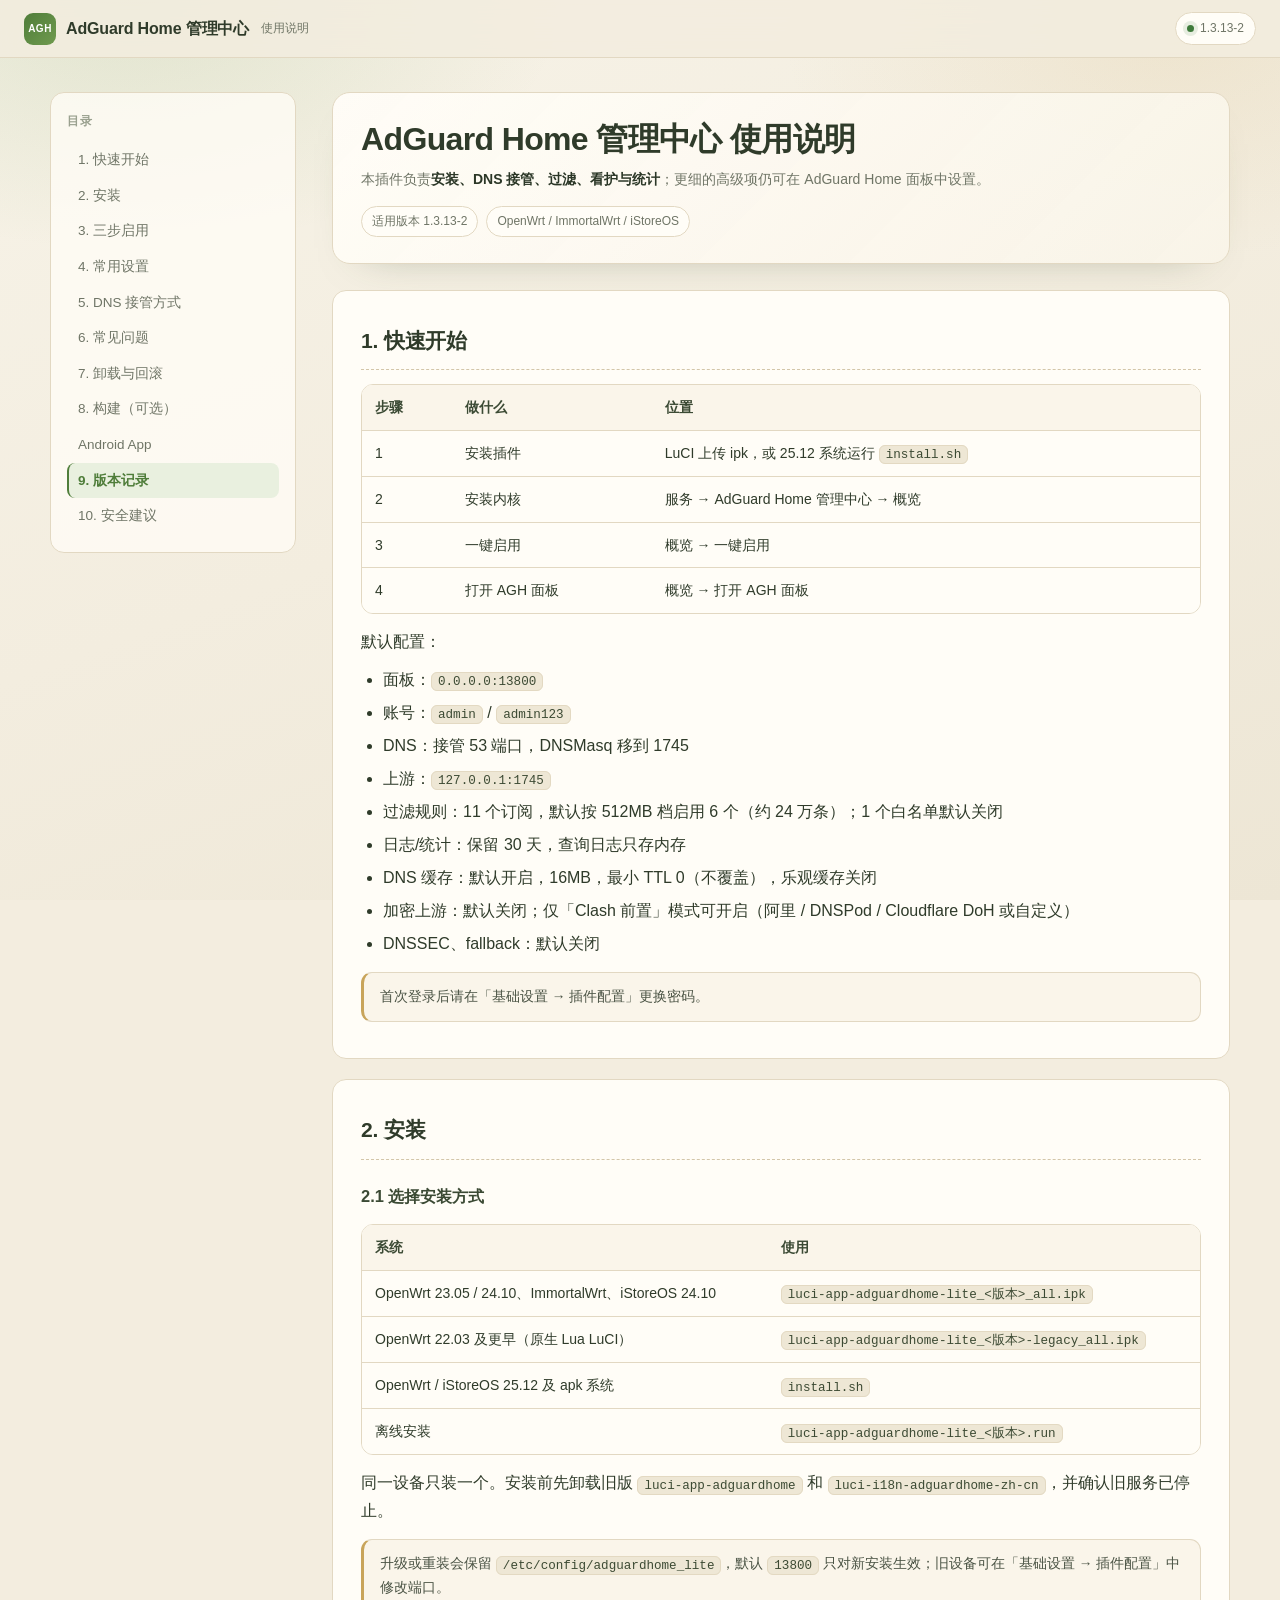
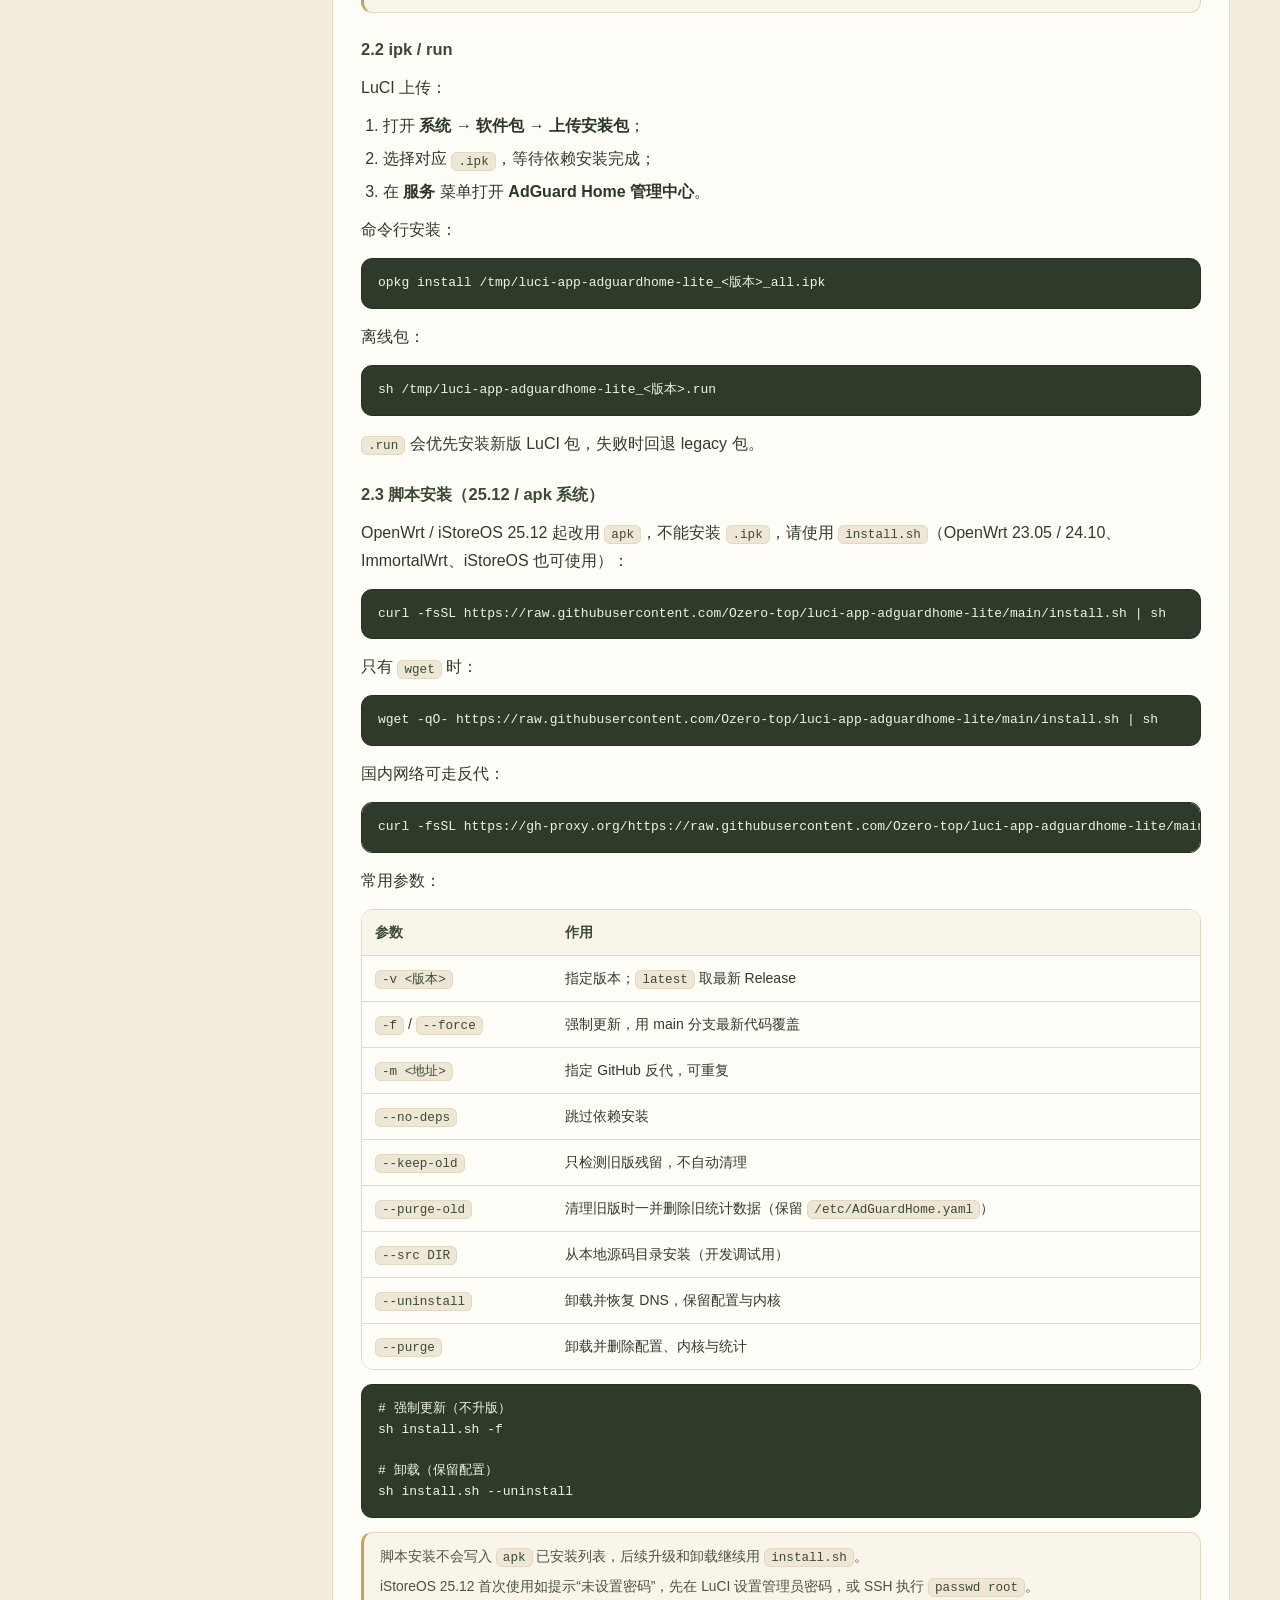
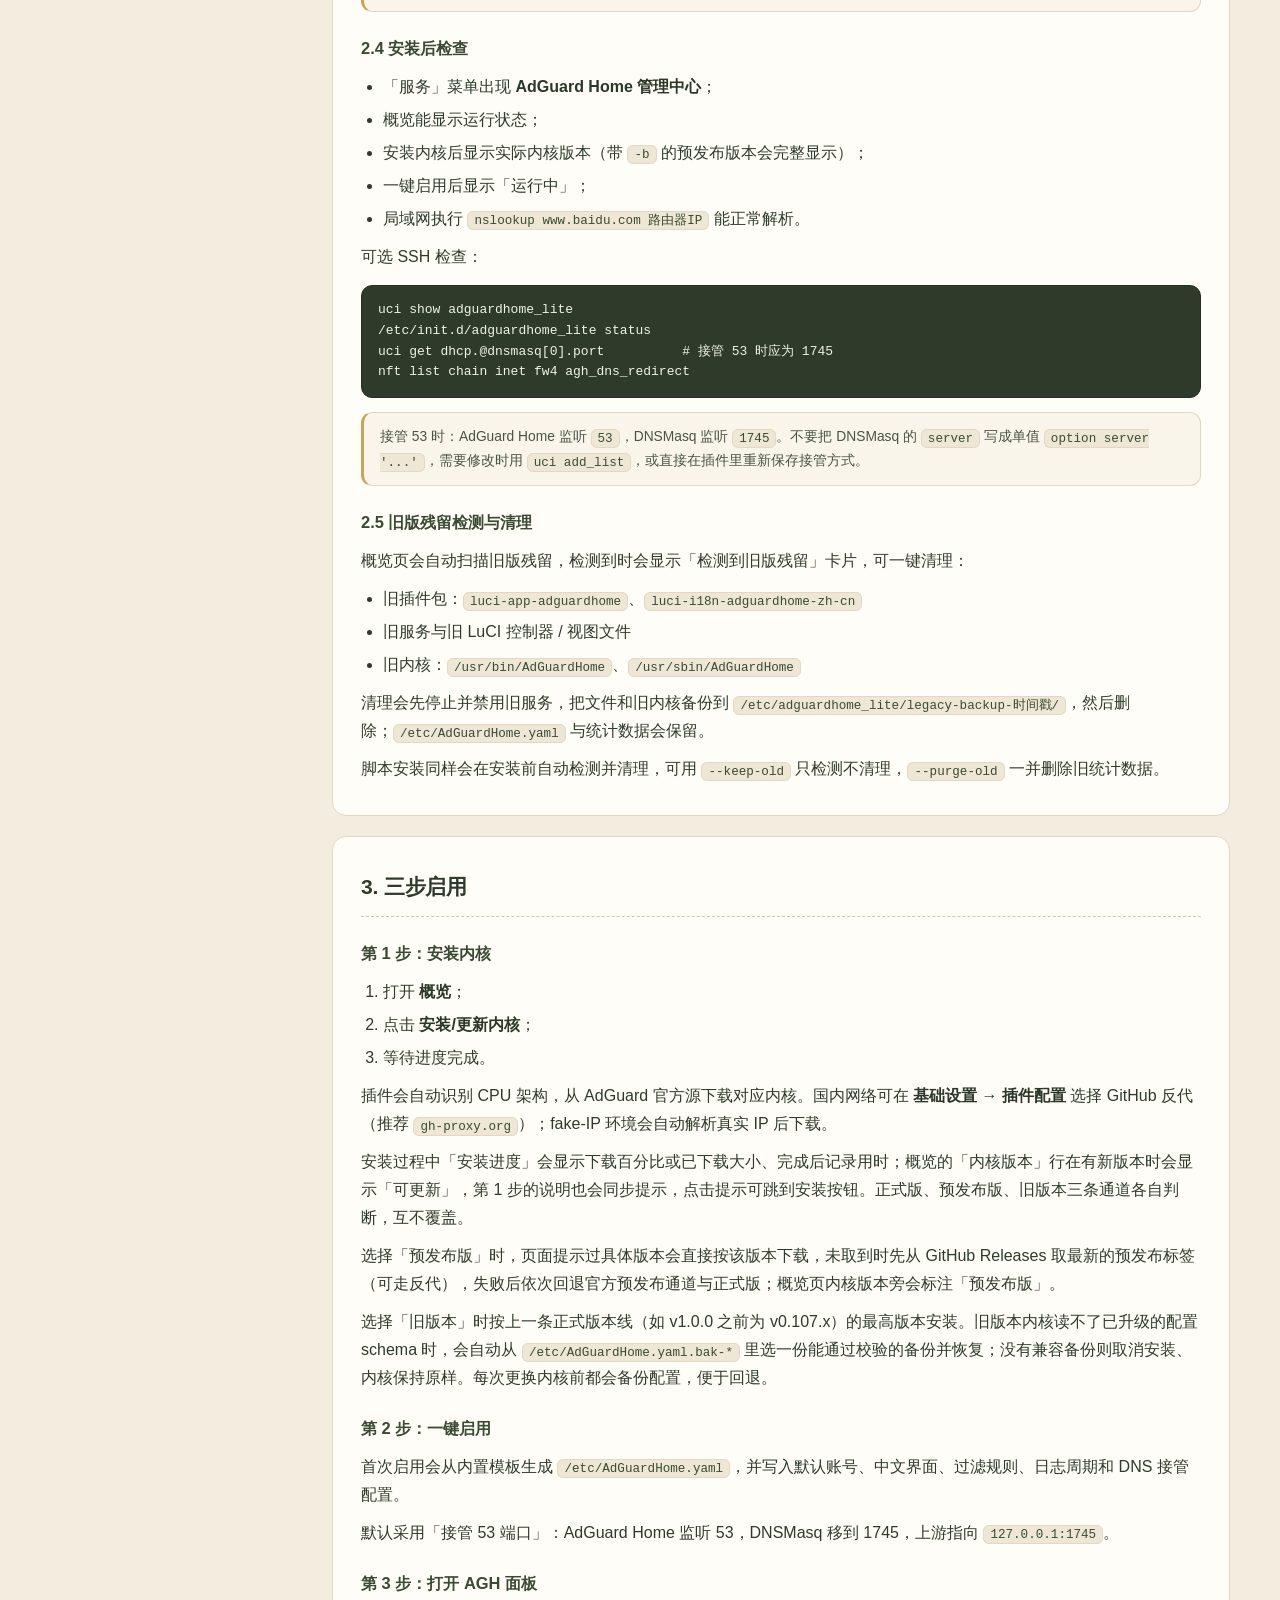
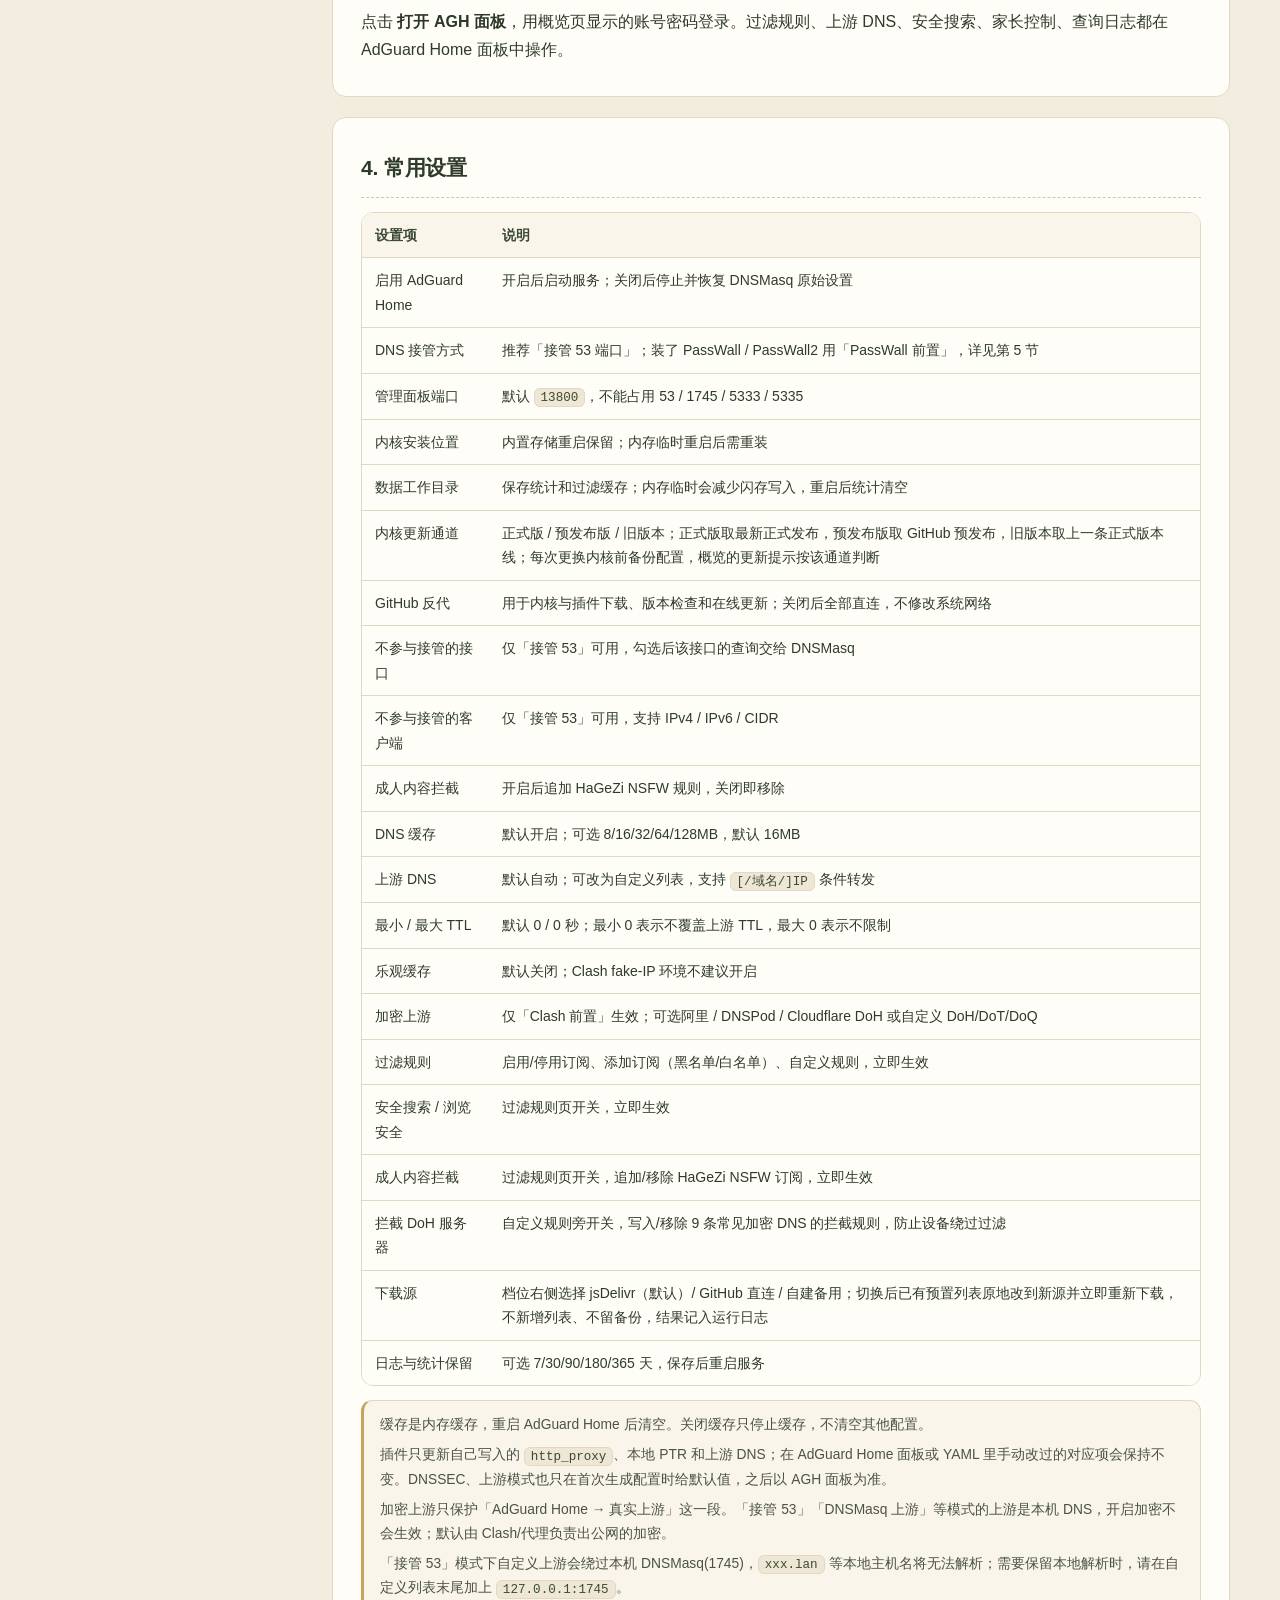
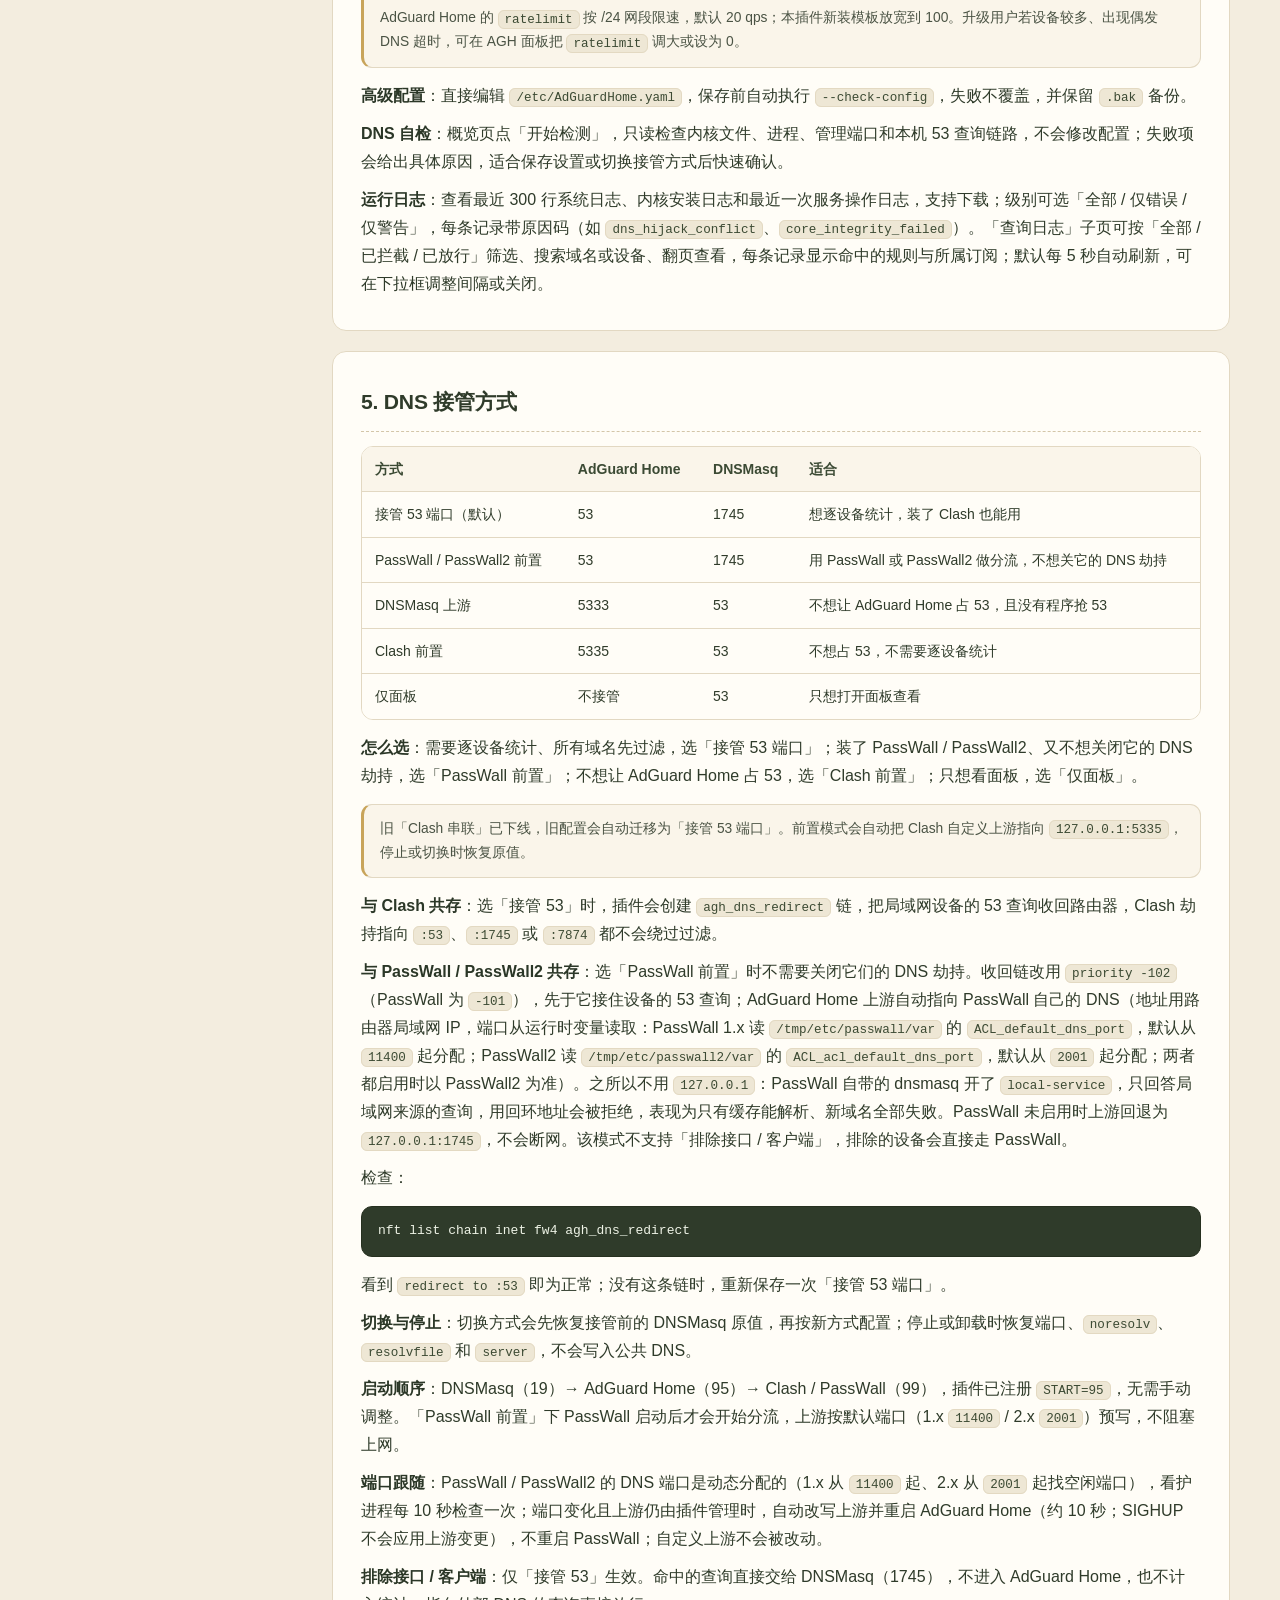
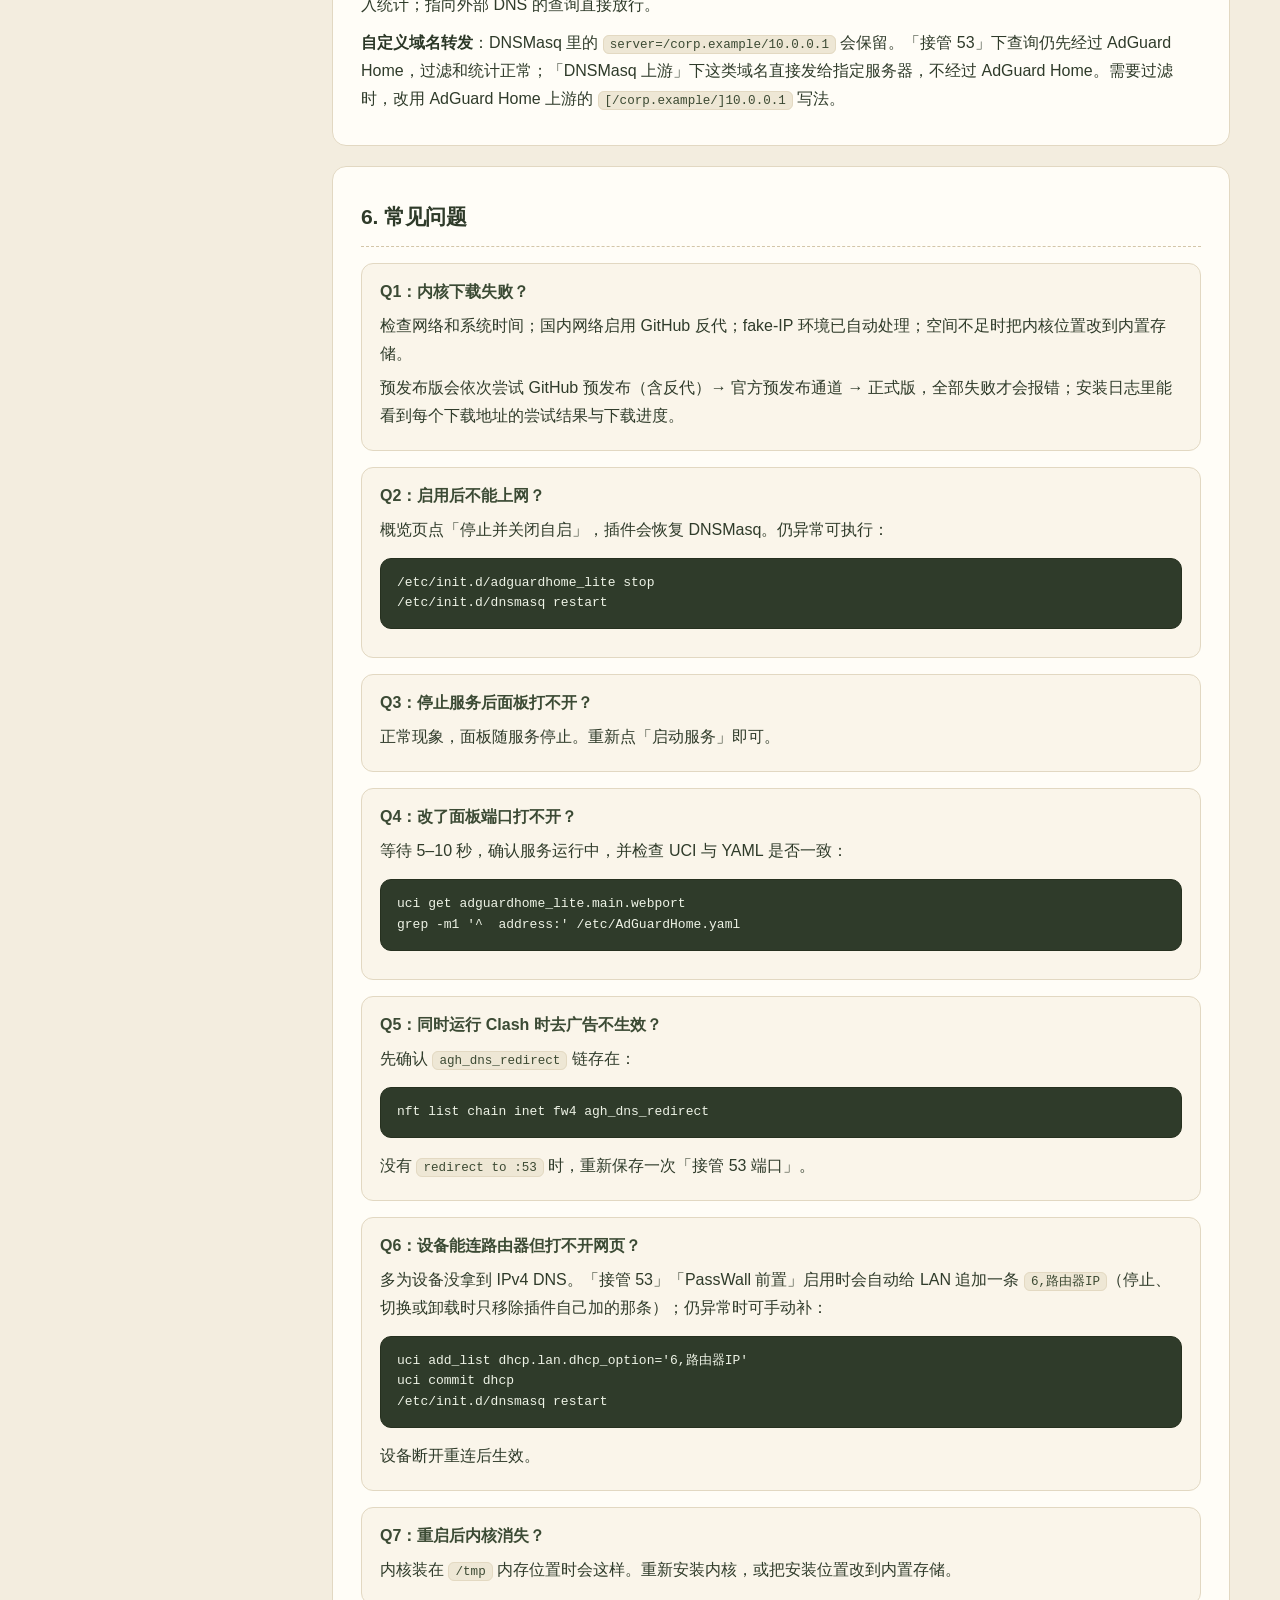
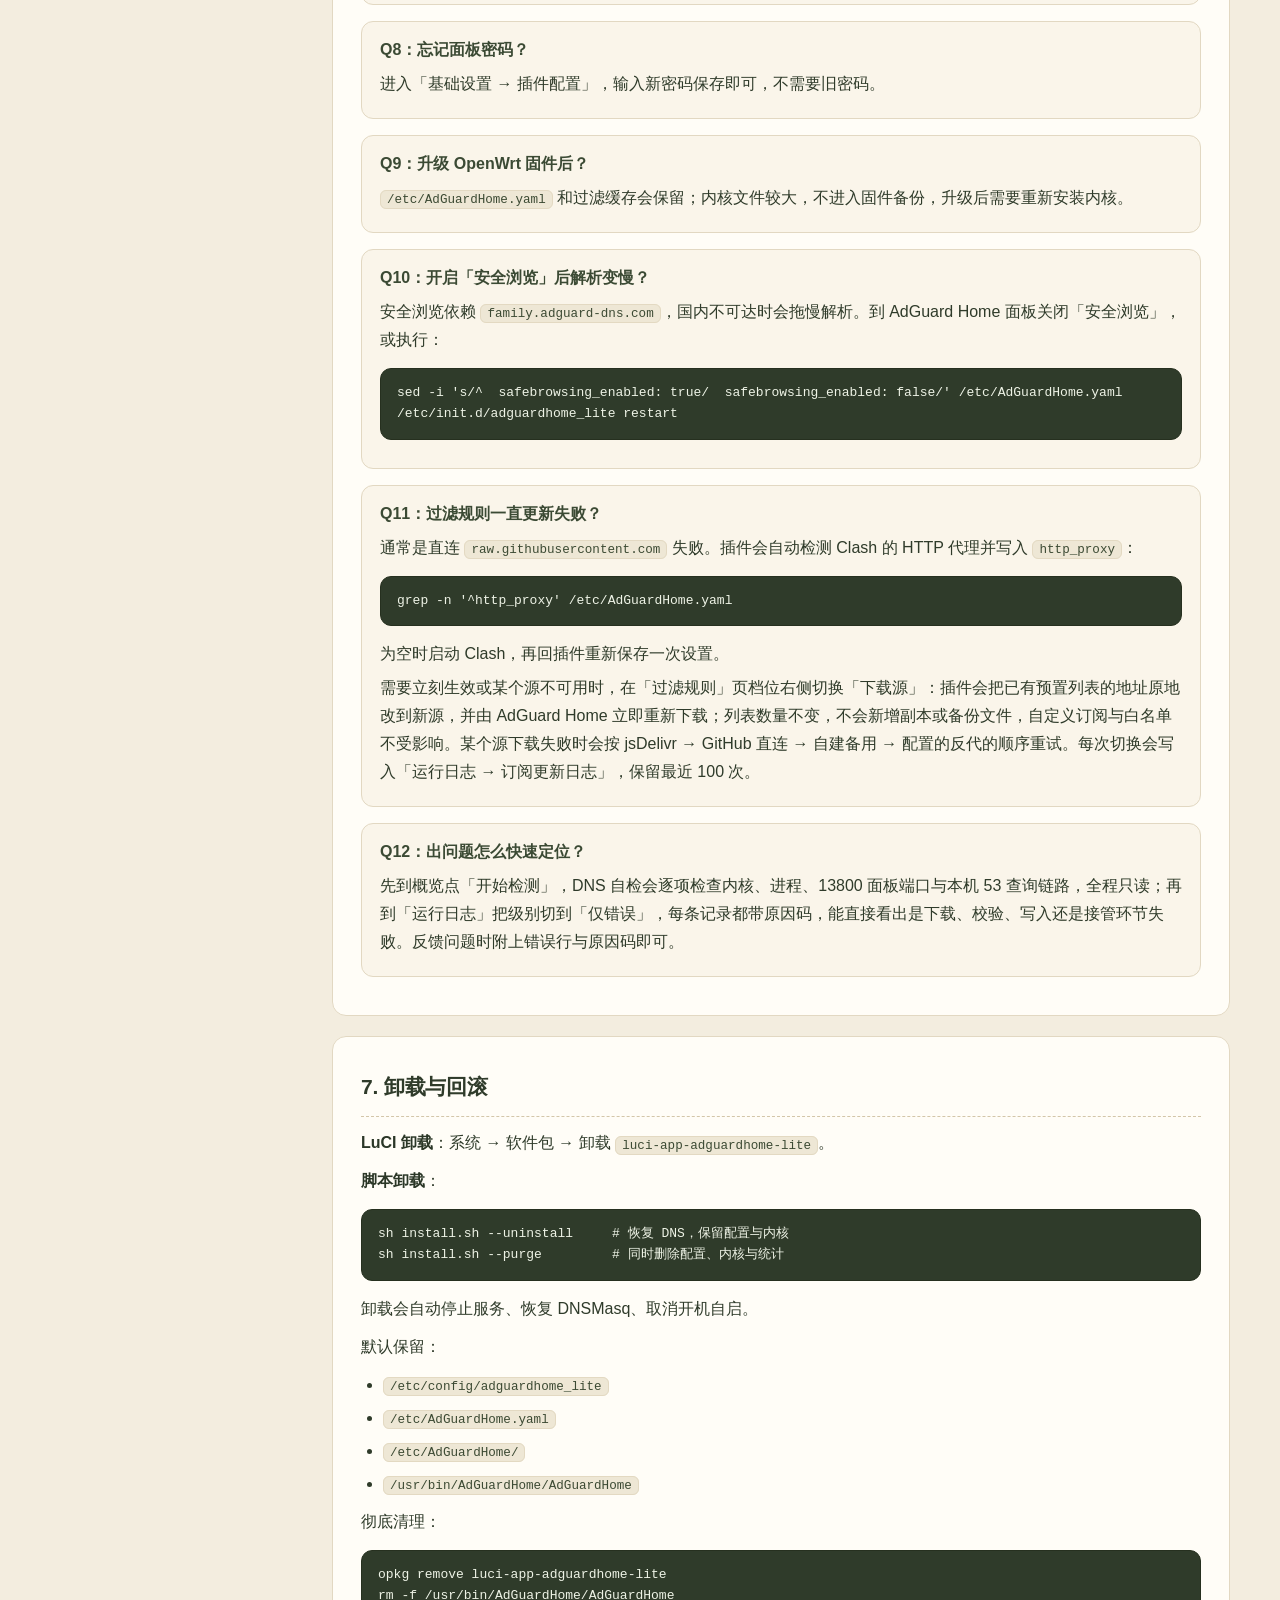
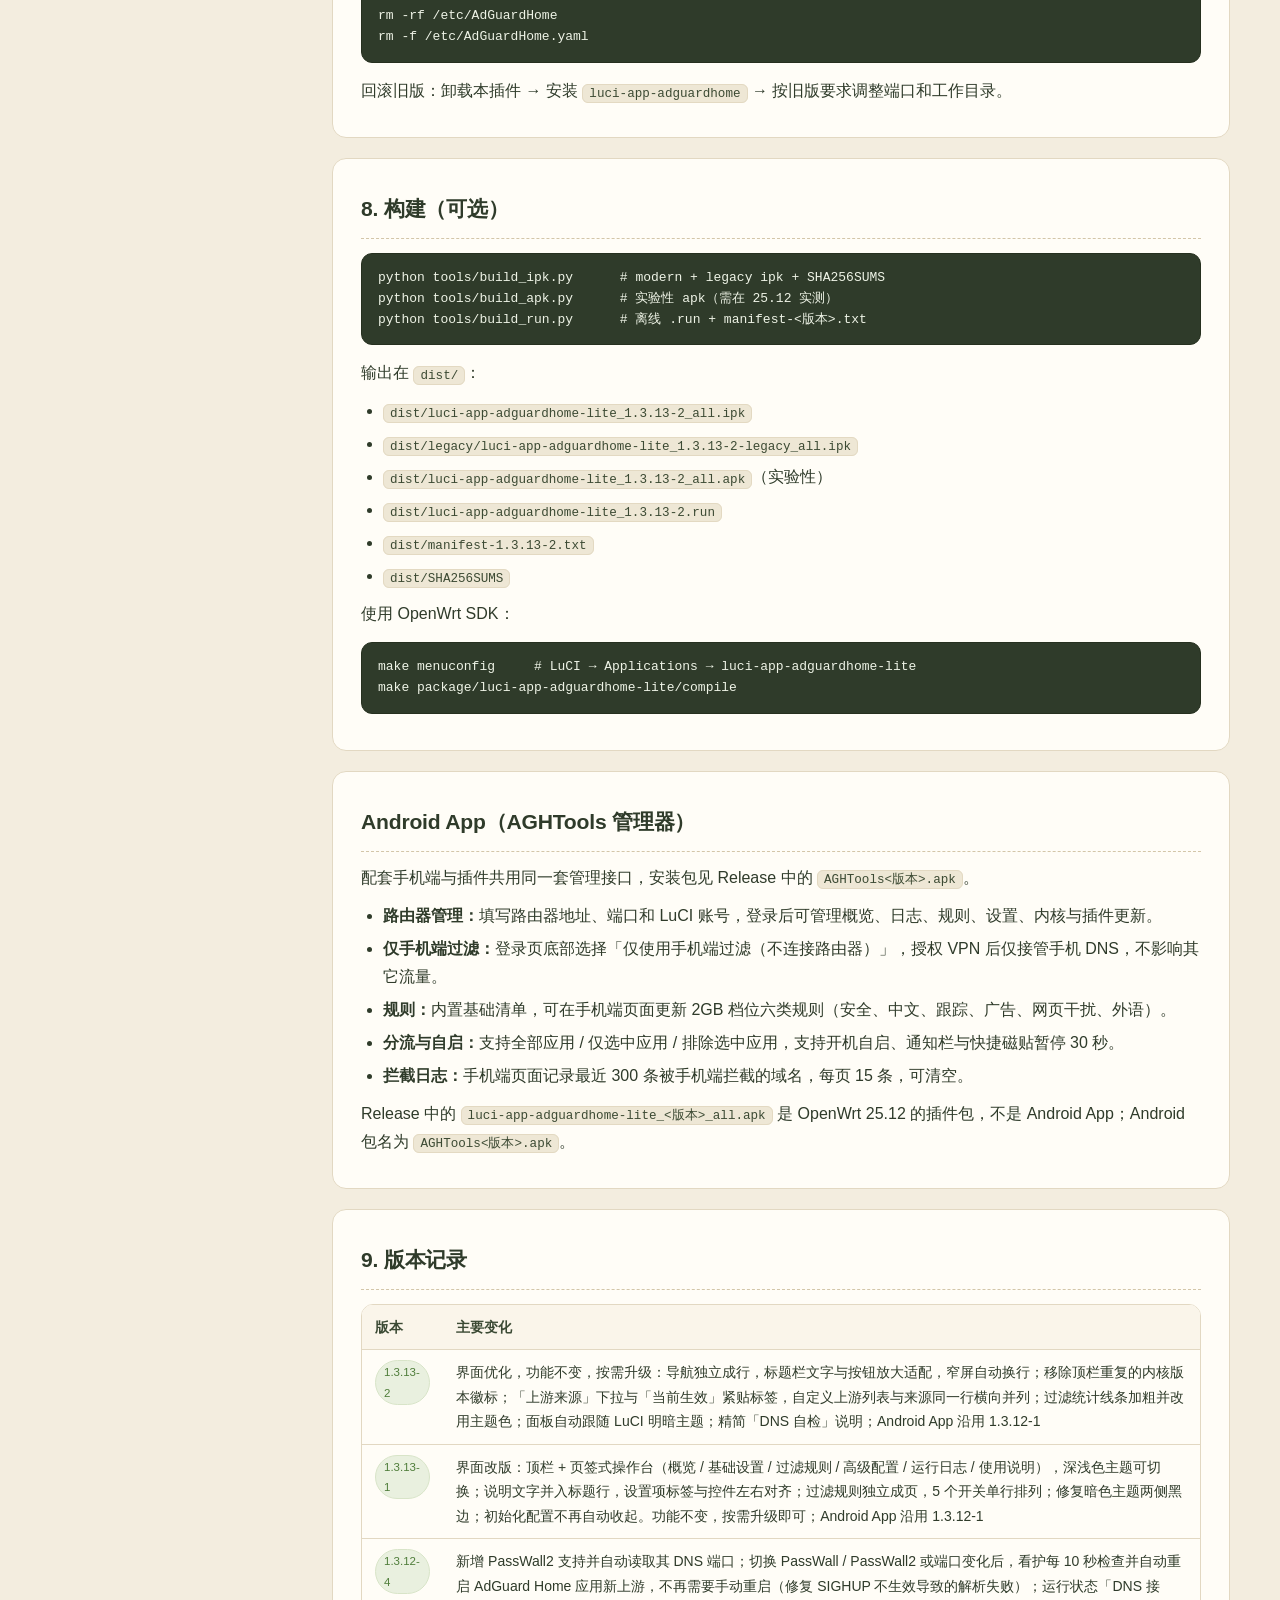
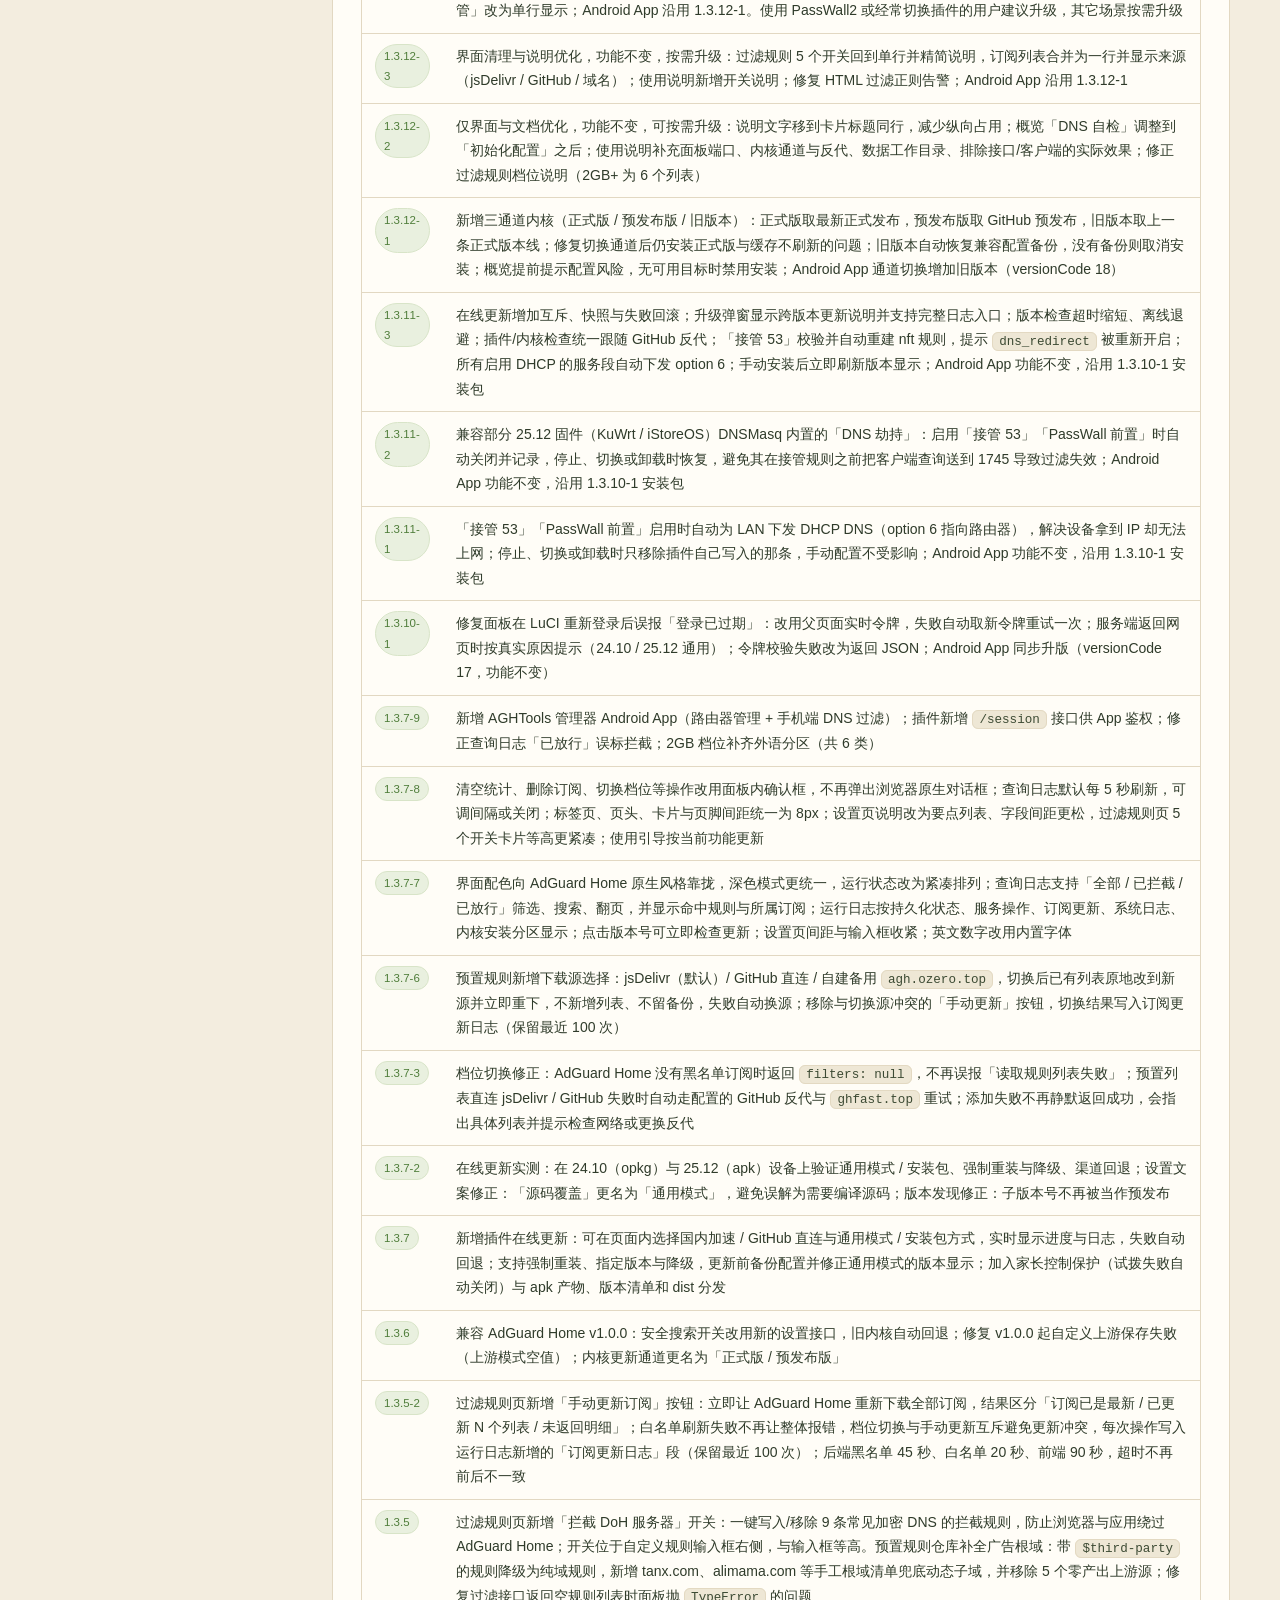
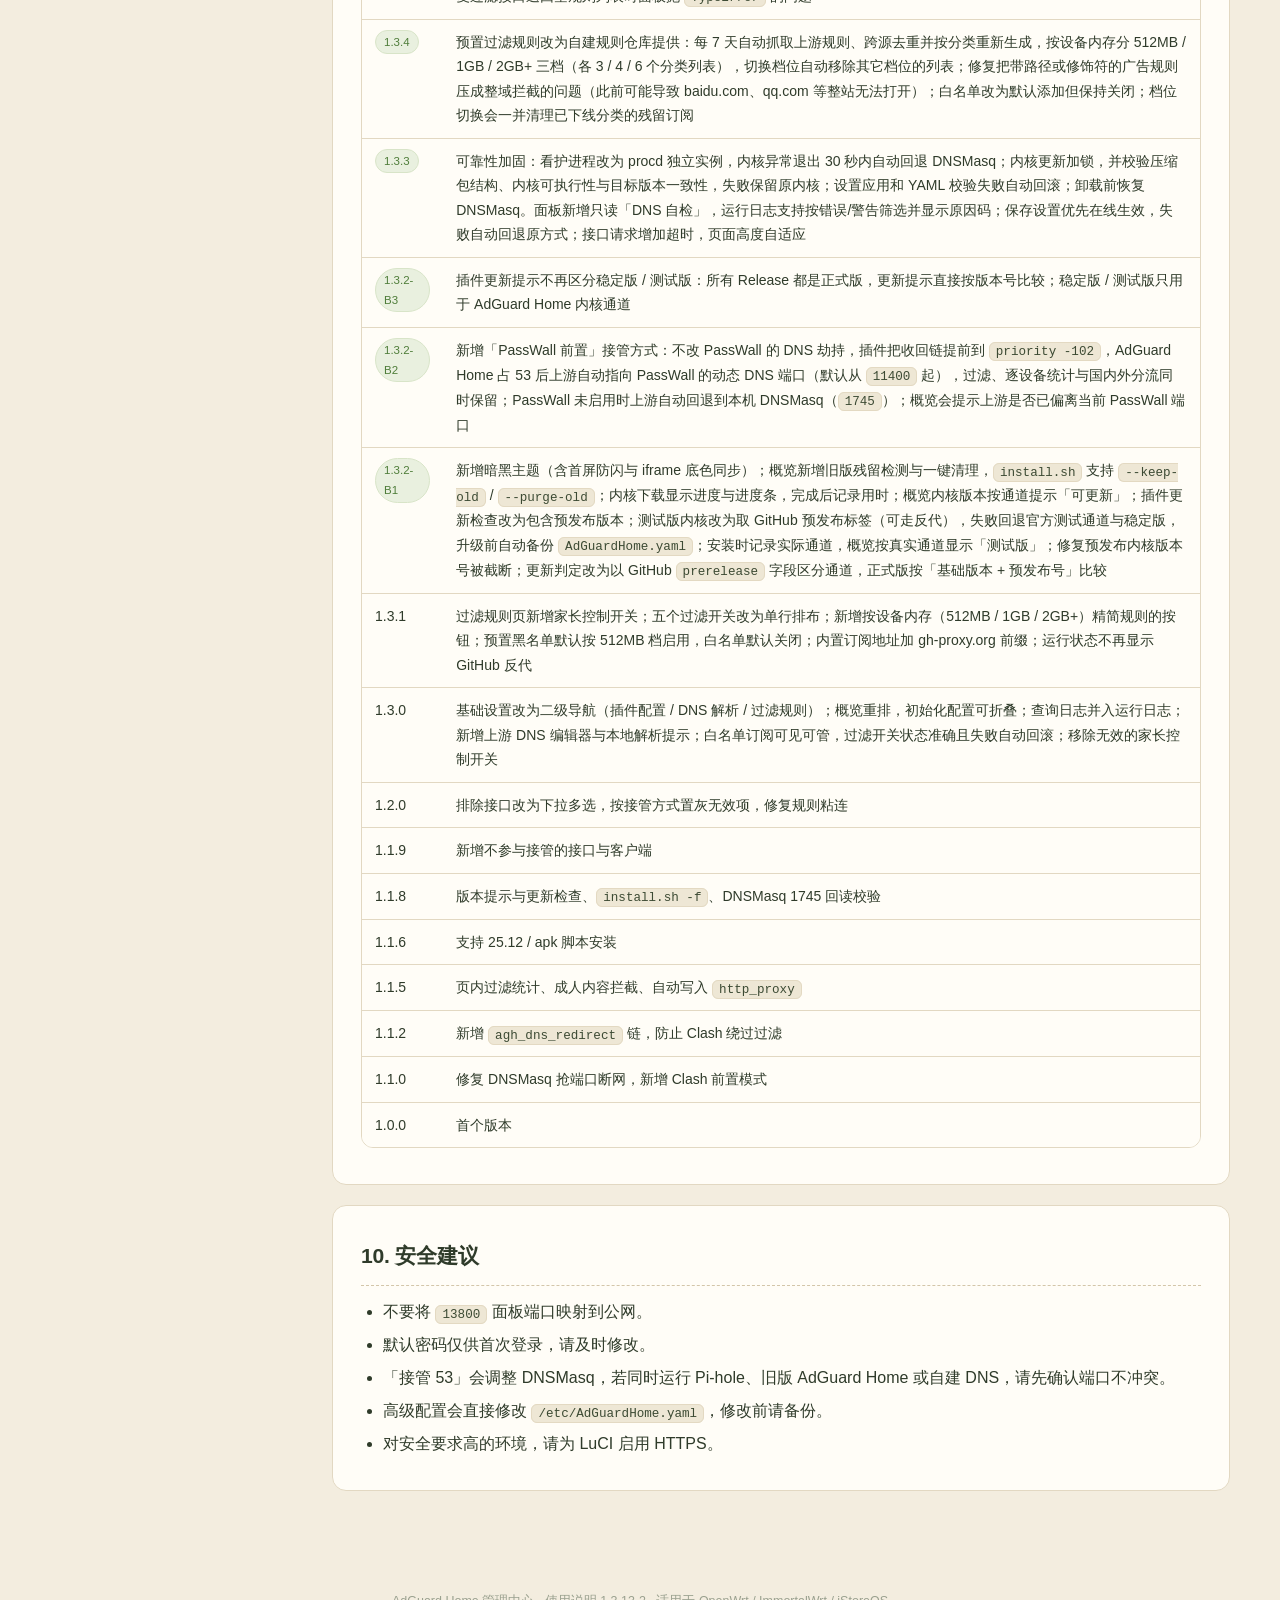
==== commit c563202b: "1.3.13-2: 标题栏与导航适配（按需升级）" ====
--- a/docs/安装与使用说明.html
+++ b/docs/安装与使用说明.html
@@ -3,7 +3,7 @@
 <head>
 <meta charset="UTF-8">
 <meta name="viewport" content="width=device-width, initial-scale=1.0">
-<title>AdGuard Home 管理中心 使用说明 · 1.3.13-1</title>
+<title>AdGuard Home 管理中心 使用说明 · 1.3.13-2</title>
 <meta name="description" content="AdGuard Home 管理中心使用说明：安装、三步启用、常用设置、DNS 接管方式、常见问题与卸载回滚。">
 <style>
 *,*::before,*::after{box-sizing:border-box}
@@ -185,7 +185,7 @@
 <header class="topbar">
   <div class="brand"><span class="brand-mark">AGH</span>AdGuard Home 管理中心 <small>使用说明</small></div>
   <div class="spacer"></div>
-  <span class="pill"><span class="dot"></span>1.3.13-1</span>
+  <span class="pill"><span class="dot"></span>1.3.13-2</span>
 </header>
 
 <div class="layout">
@@ -211,7 +211,7 @@
       <h1>AdGuard Home 管理中心 使用说明</h1>
       <p>本插件负责<strong>安装、DNS 接管、过滤、看护与统计</strong>；更细的高级项仍可在 AdGuard Home 面板中设置。</p>
       <div class="meta">
-        <span>适用版本 1.3.13-1</span>
+        <span>适用版本 1.3.13-2</span>
         <span>OpenWrt / ImmortalWrt / iStoreOS</span>
       </div>
     </div>
@@ -536,11 +536,11 @@
 python tools/build_run.py      # 离线 .run + manifest-&lt;版本&gt;.txt</code></pre>
       <p>输出在 <code>dist/</code>：</p>
       <ul>
-        <li><code>dist/luci-app-adguardhome-lite_1.3.13-1_all.ipk</code></li>
-        <li><code>dist/legacy/luci-app-adguardhome-lite_1.3.13-1-legacy_all.ipk</code></li>
-        <li><code>dist/luci-app-adguardhome-lite_1.3.13-1_all.apk</code>（实验性）</li>
-        <li><code>dist/luci-app-adguardhome-lite_1.3.13-1.run</code></li>
-        <li><code>dist/manifest-1.3.13-1.txt</code></li>
+        <li><code>dist/luci-app-adguardhome-lite_1.3.13-2_all.ipk</code></li>
+        <li><code>dist/legacy/luci-app-adguardhome-lite_1.3.13-2-legacy_all.ipk</code></li>
+        <li><code>dist/luci-app-adguardhome-lite_1.3.13-2_all.apk</code>（实验性）</li>
+        <li><code>dist/luci-app-adguardhome-lite_1.3.13-2.run</code></li>
+        <li><code>dist/manifest-1.3.13-2.txt</code></li>
         <li><code>dist/SHA256SUMS</code></li>
       </ul>
       <p>使用 OpenWrt SDK：</p>
@@ -567,6 +567,10 @@
         <table>
           <thead><tr><th>版本</th><th>主要变化</th></tr></thead>
           <tbody>
+            <tr>
+              <td><span class="tag">1.3.13-2</span></td>
+              <td>界面优化，功能不变，按需升级：导航独立成行，标题栏文字与按钮放大适配，窄屏自动换行；移除顶栏重复的内核版本徽标；「上游来源」下拉与「当前生效」紧贴标签，自定义上游列表与来源同一行横向并列；过滤统计线条加粗并改用主题色；面板自动跟随 LuCI 明暗主题；精简「DNS 自检」说明；Android App 沿用 1.3.12-1</td>
+            </tr>
             <tr>
               <td><span class="tag">1.3.13-1</span></td>
               <td>界面改版：顶栏 + 页签式操作台（概览 / 基础设置 / 过滤规则 / 高级配置 / 运行日志 / 使用说明），深浅色主题可切换；说明文字并入标题行，设置项标签与控件左右对齐；过滤规则独立成页，5 个开关单行排列；修复暗色主题两侧黑边；初始化配置不再自动收起。功能不变，按需升级即可；Android App 沿用 1.3.12-1</td>
@@ -691,7 +695,7 @@
   </main>
 </div>
 
-<footer>AdGuard Home 管理中心 · 使用说明 1.3.13-1 · 适用于 OpenWrt / ImmortalWrt / iStoreOS</footer>
+<footer>AdGuard Home 管理中心 · 使用说明 1.3.13-2 · 适用于 OpenWrt / ImmortalWrt / iStoreOS</footer>
 
 <script>
 (function () {
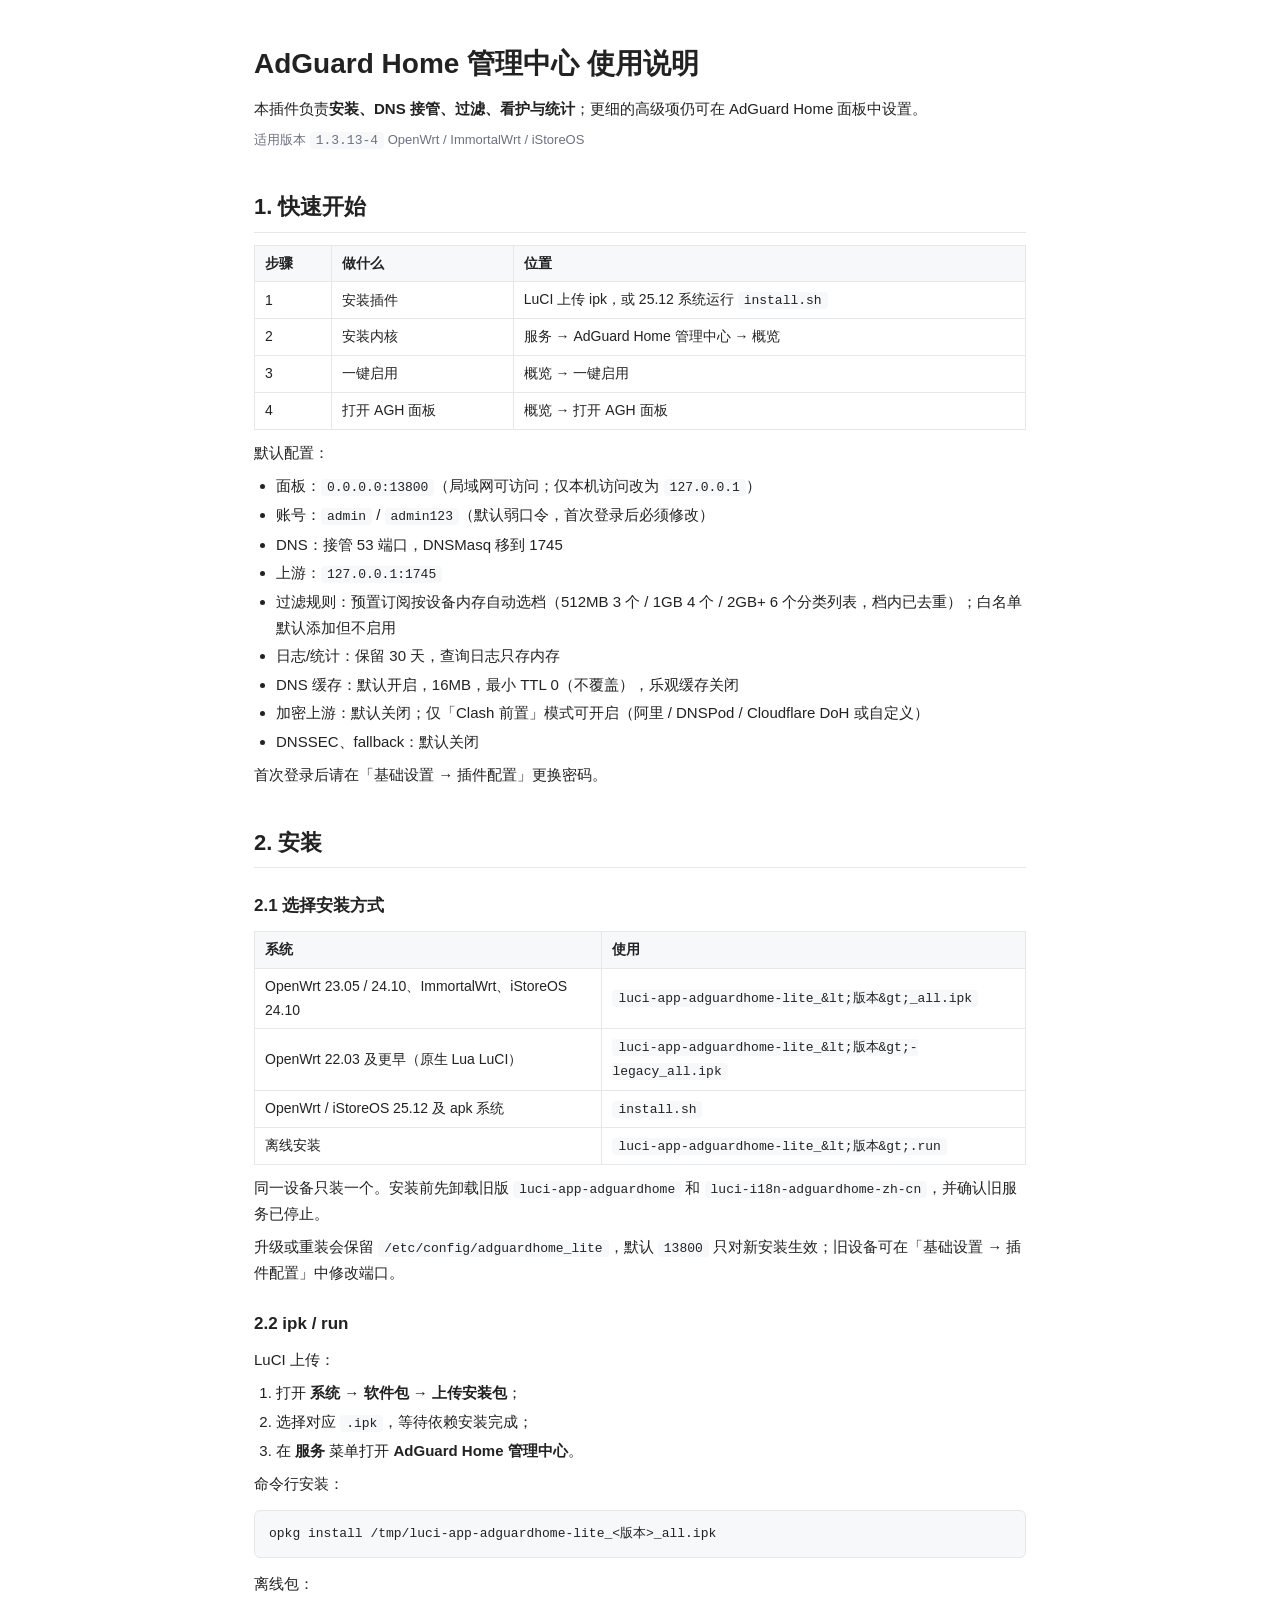
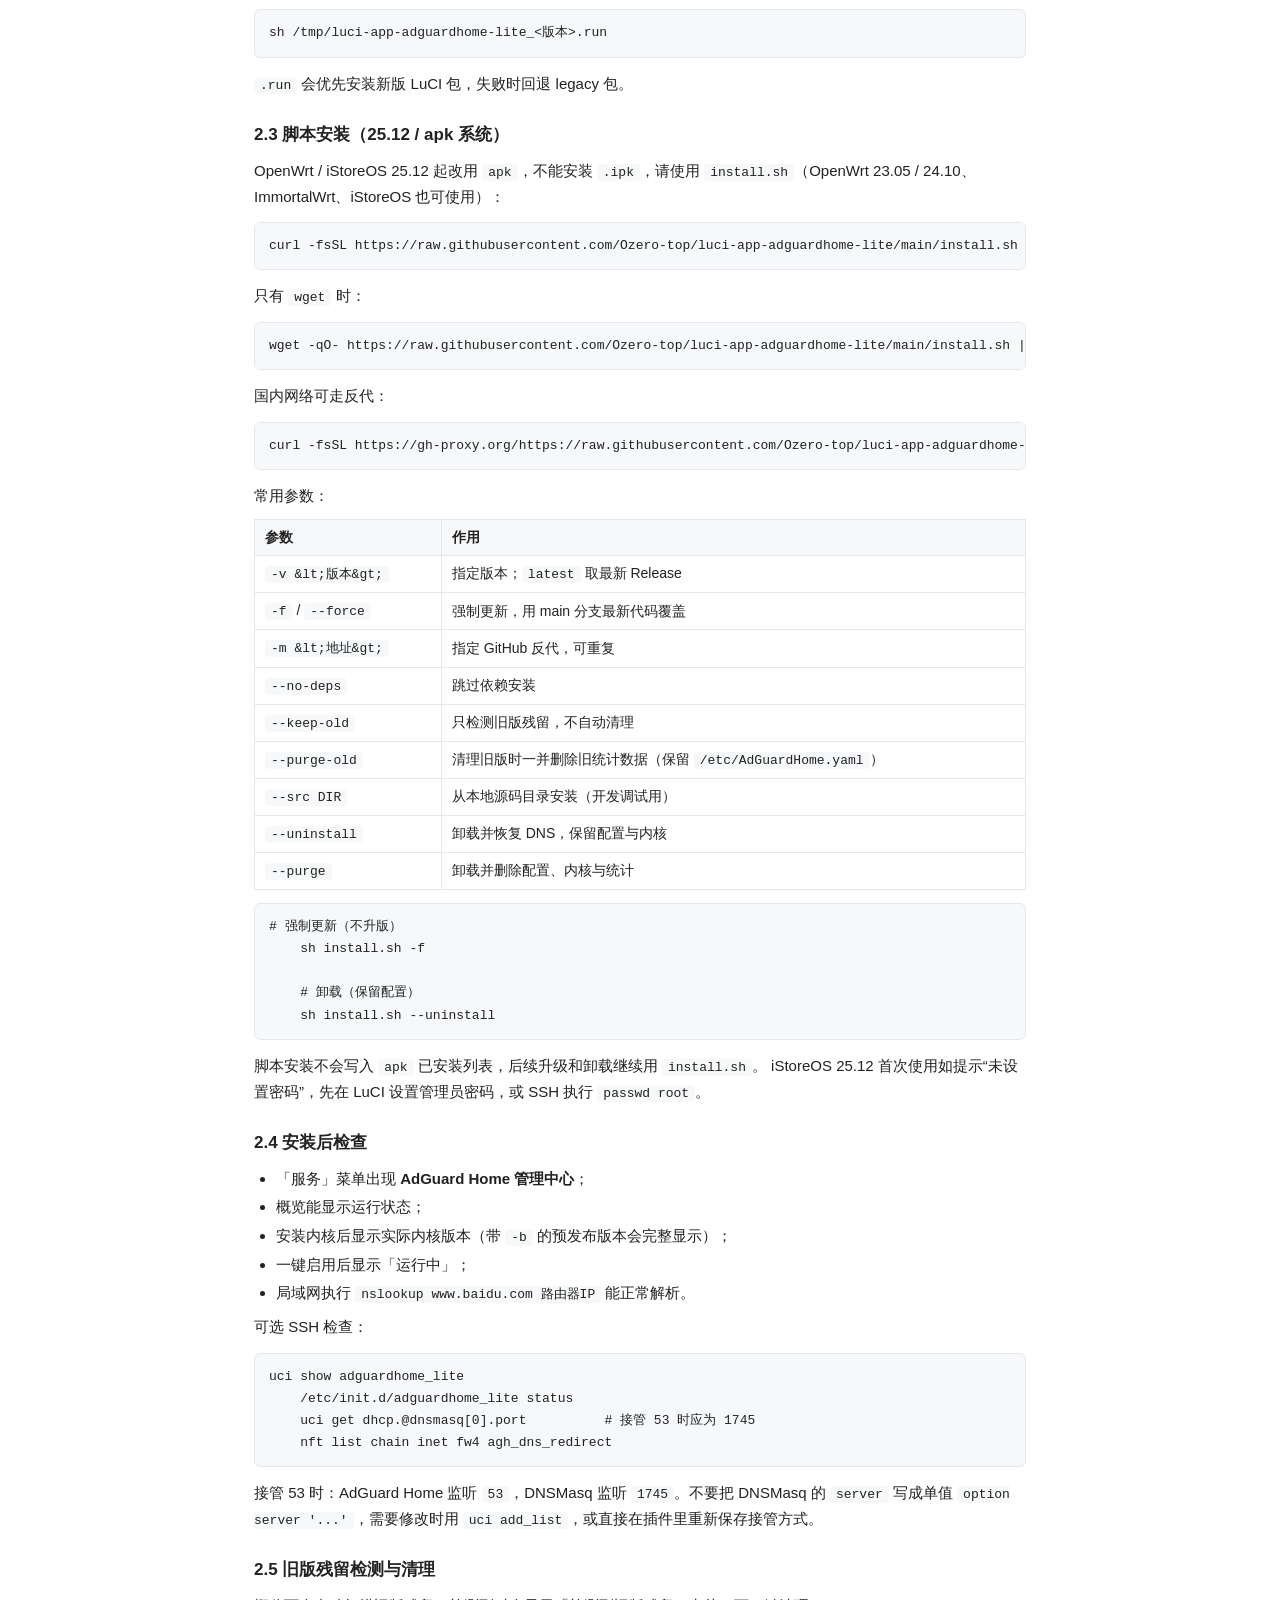
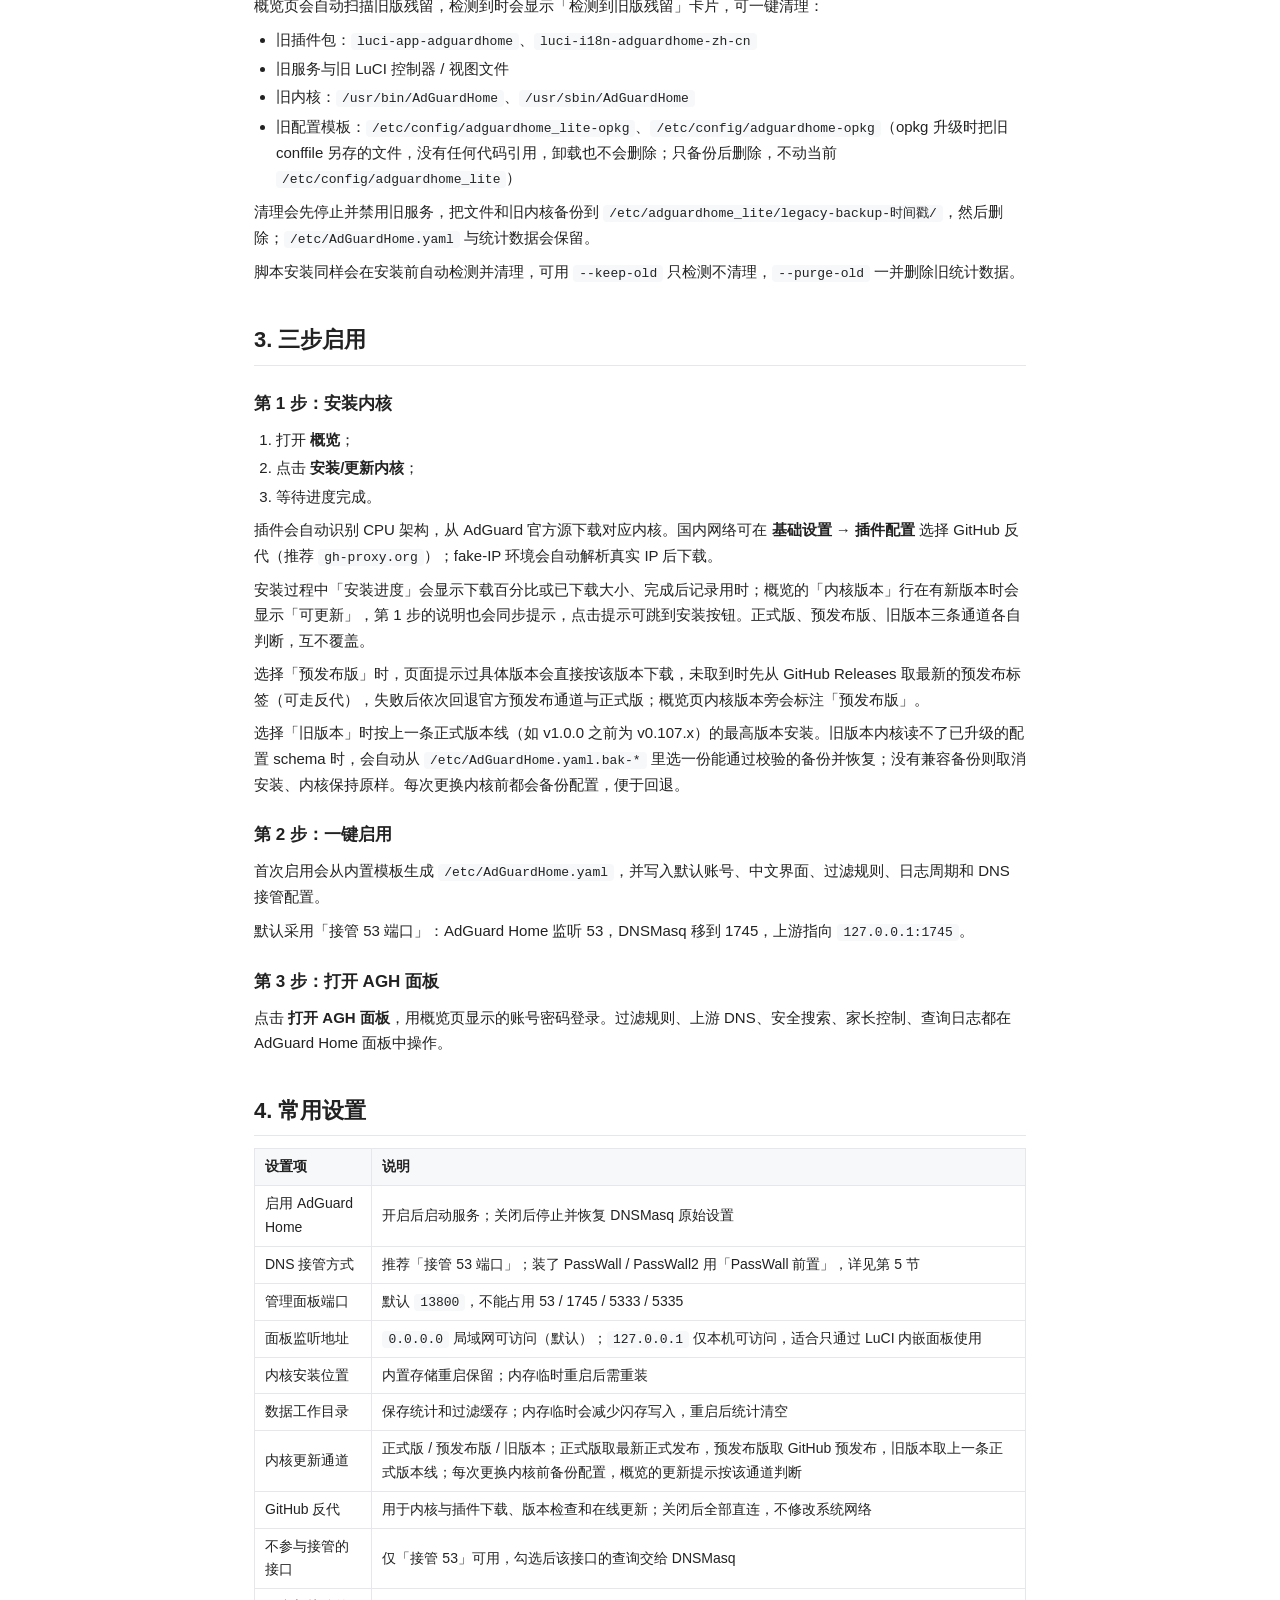
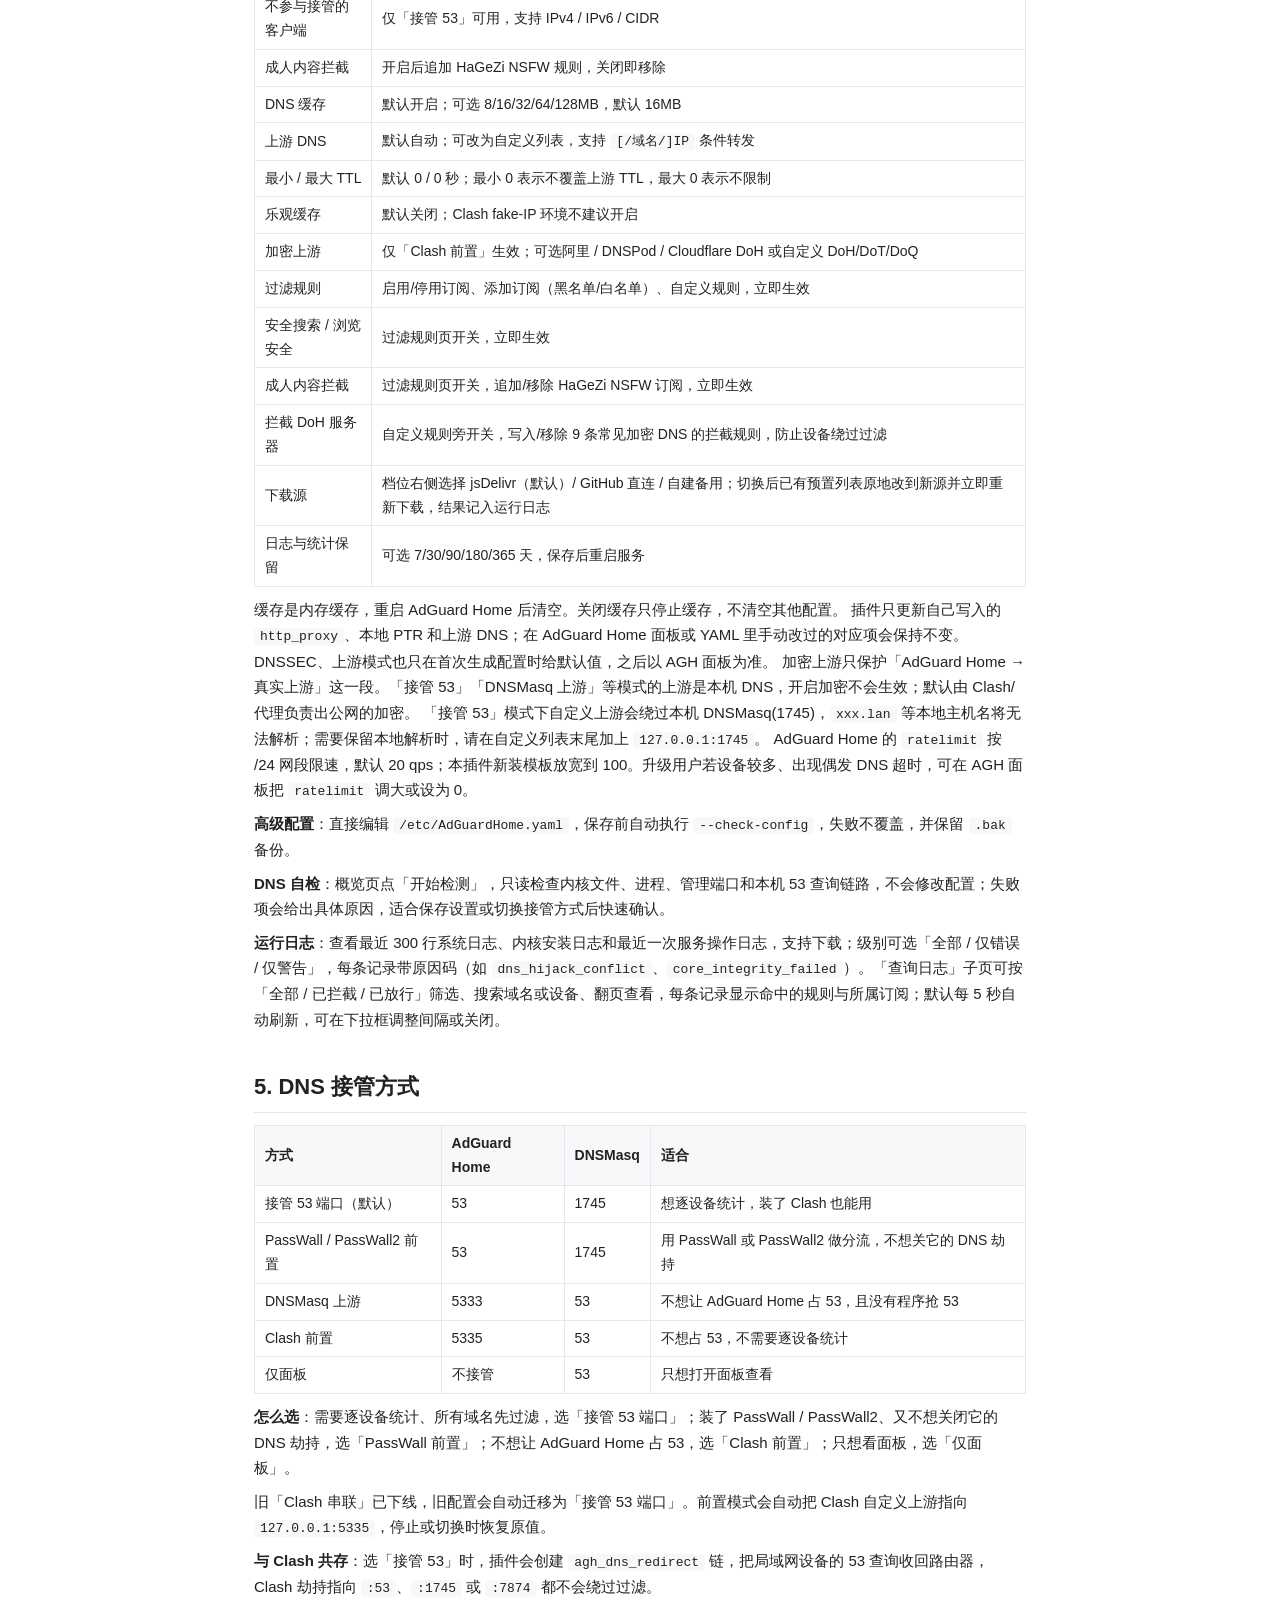
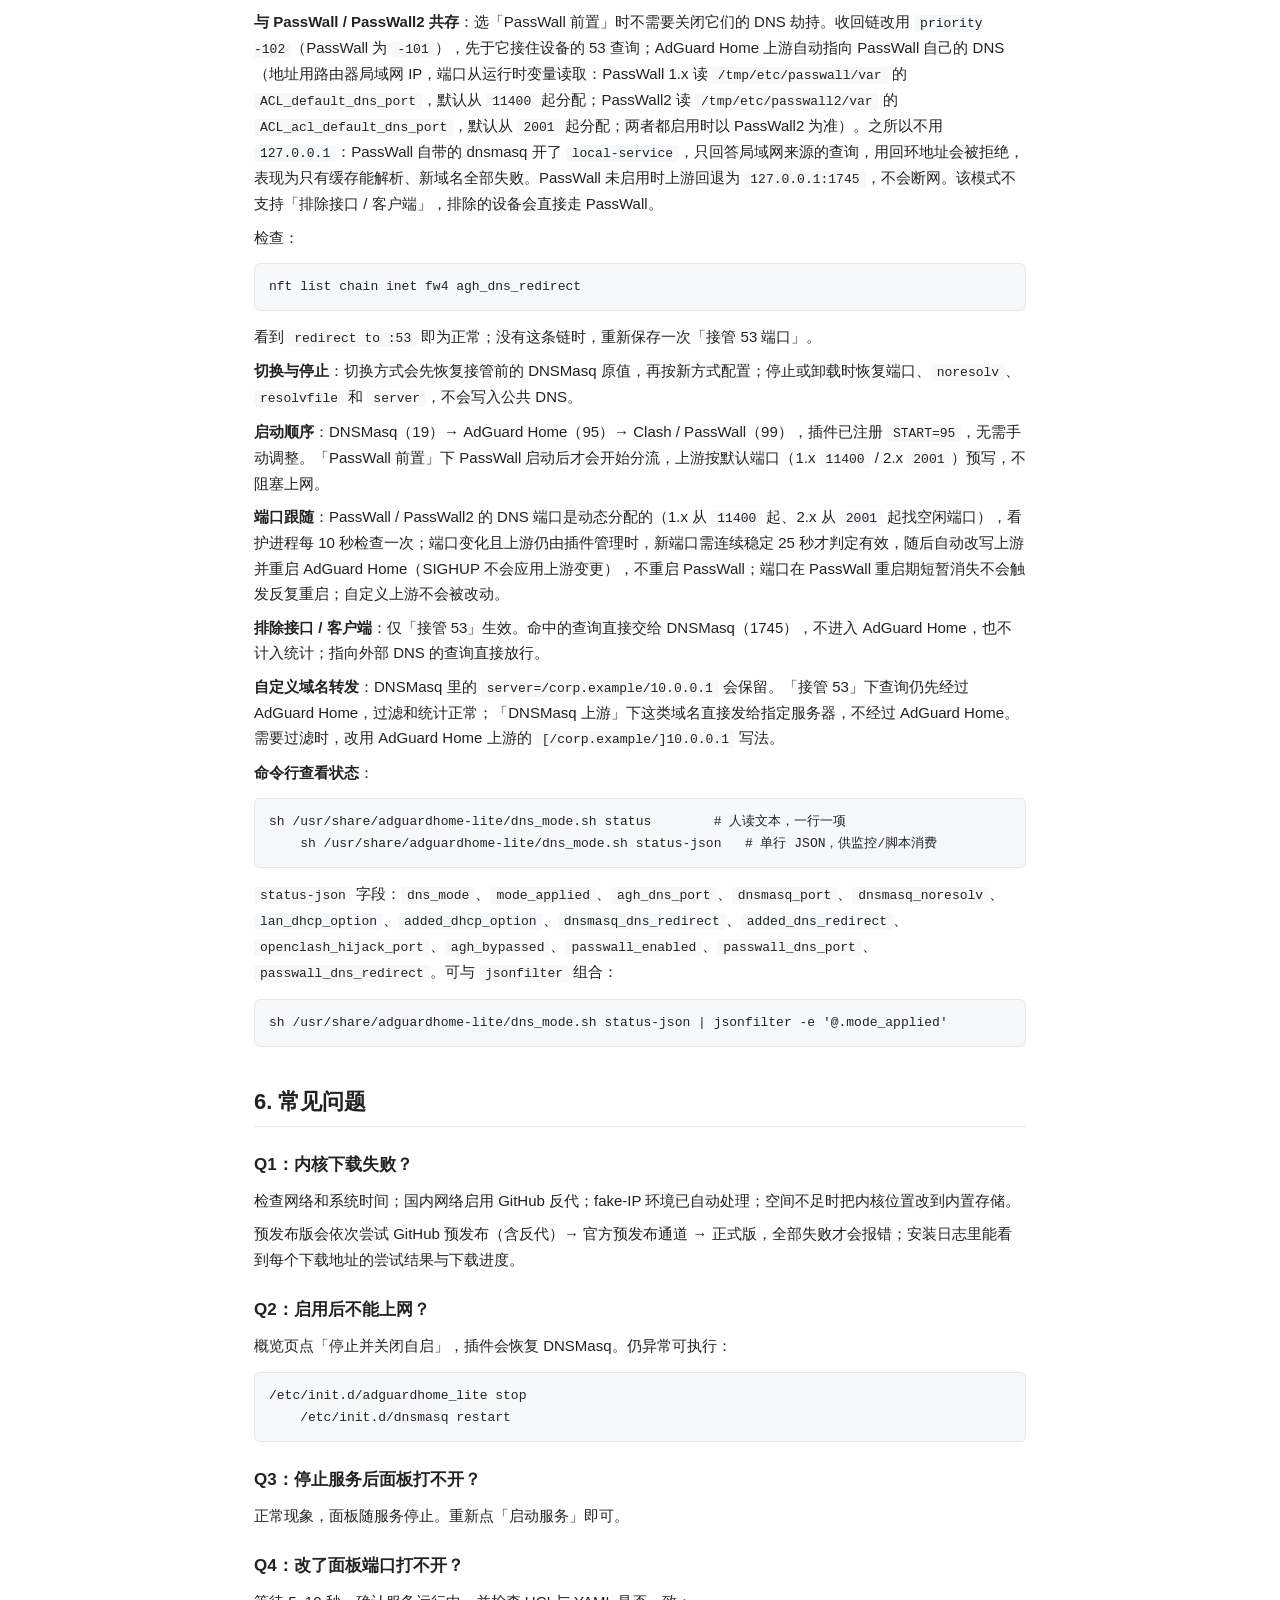
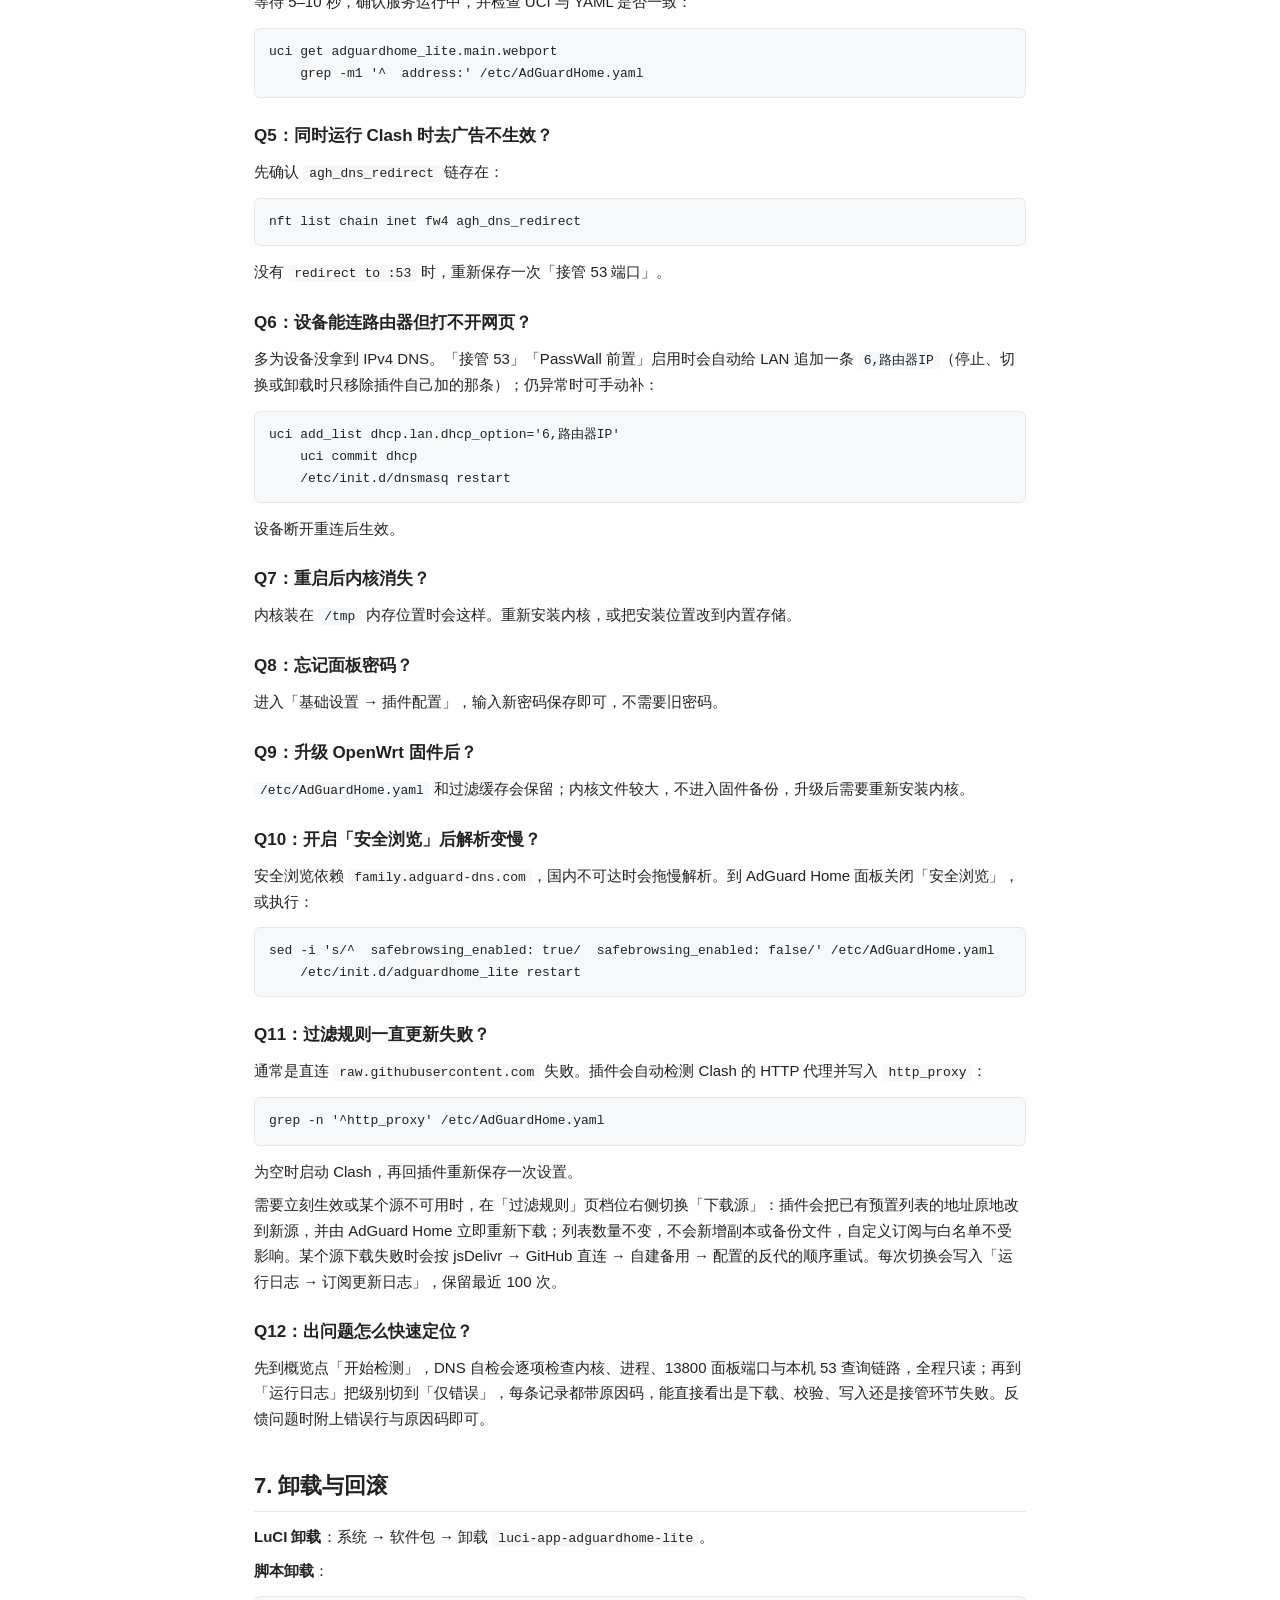
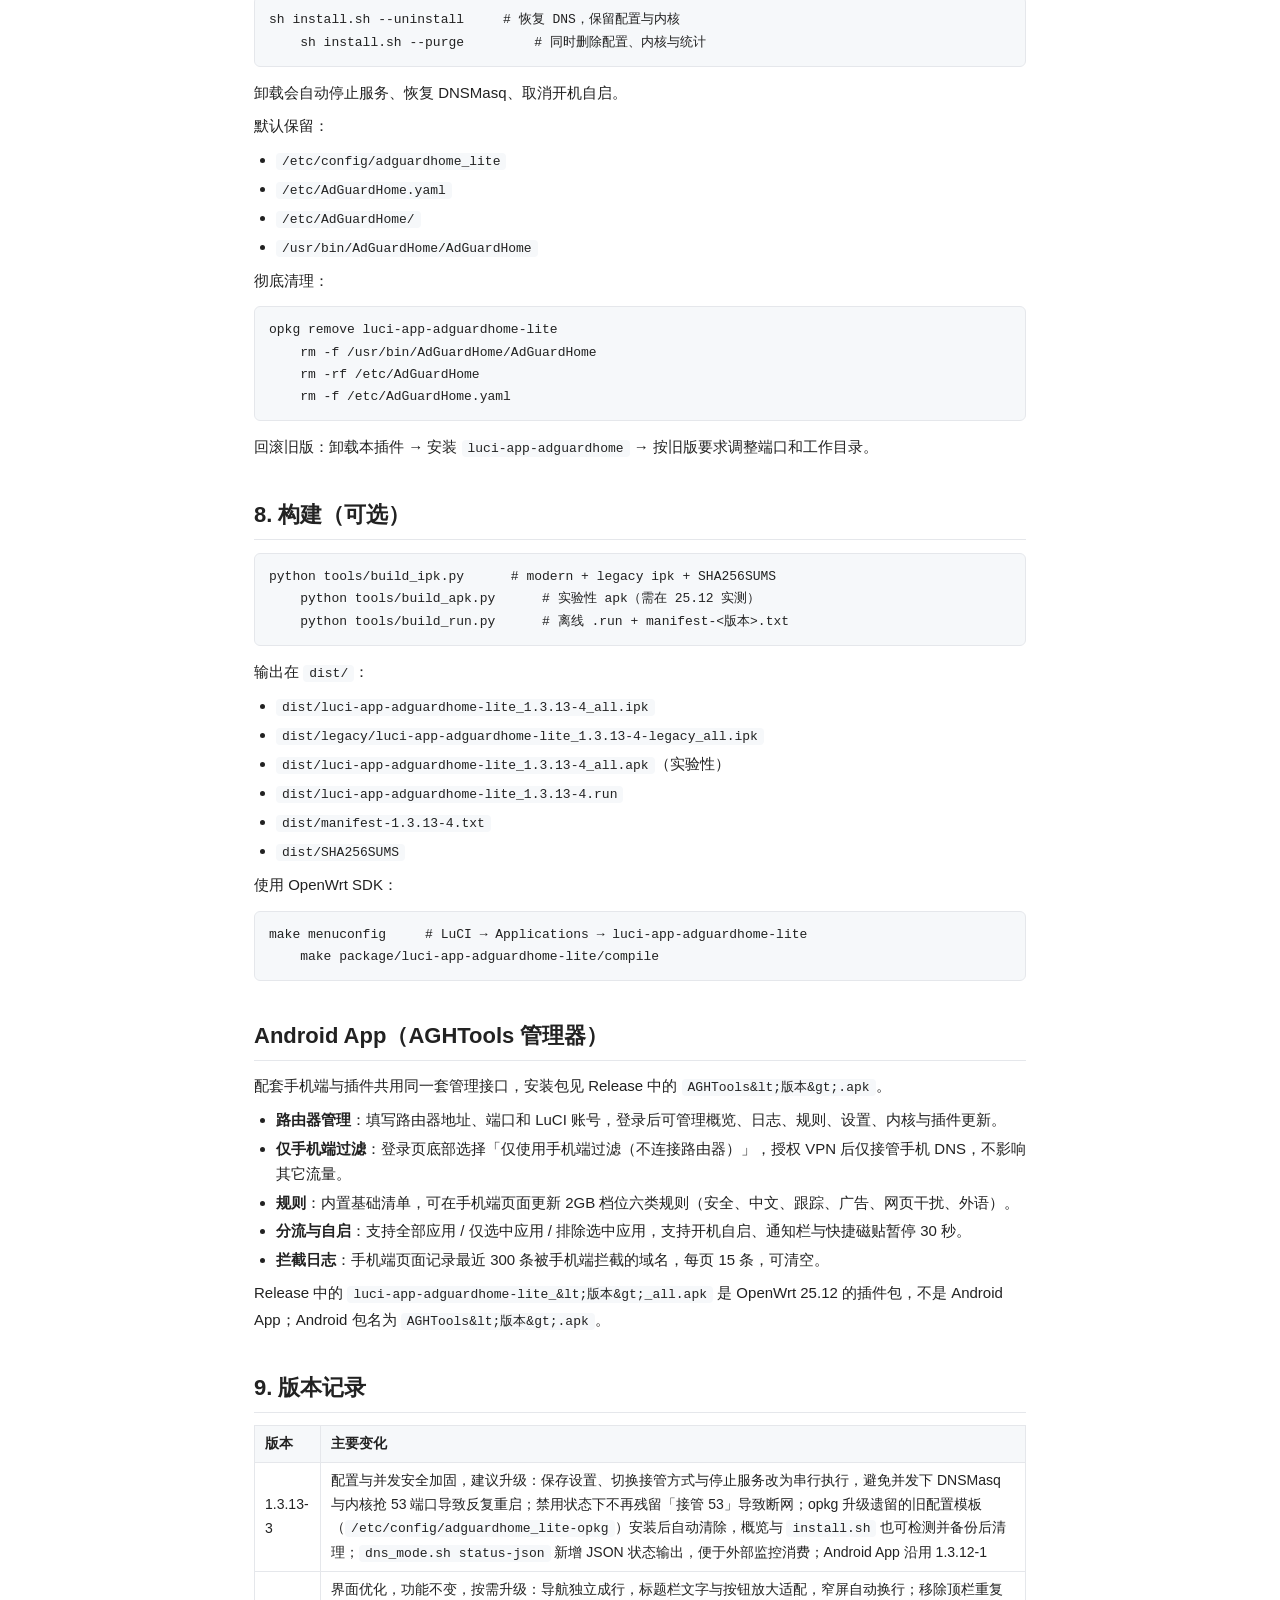
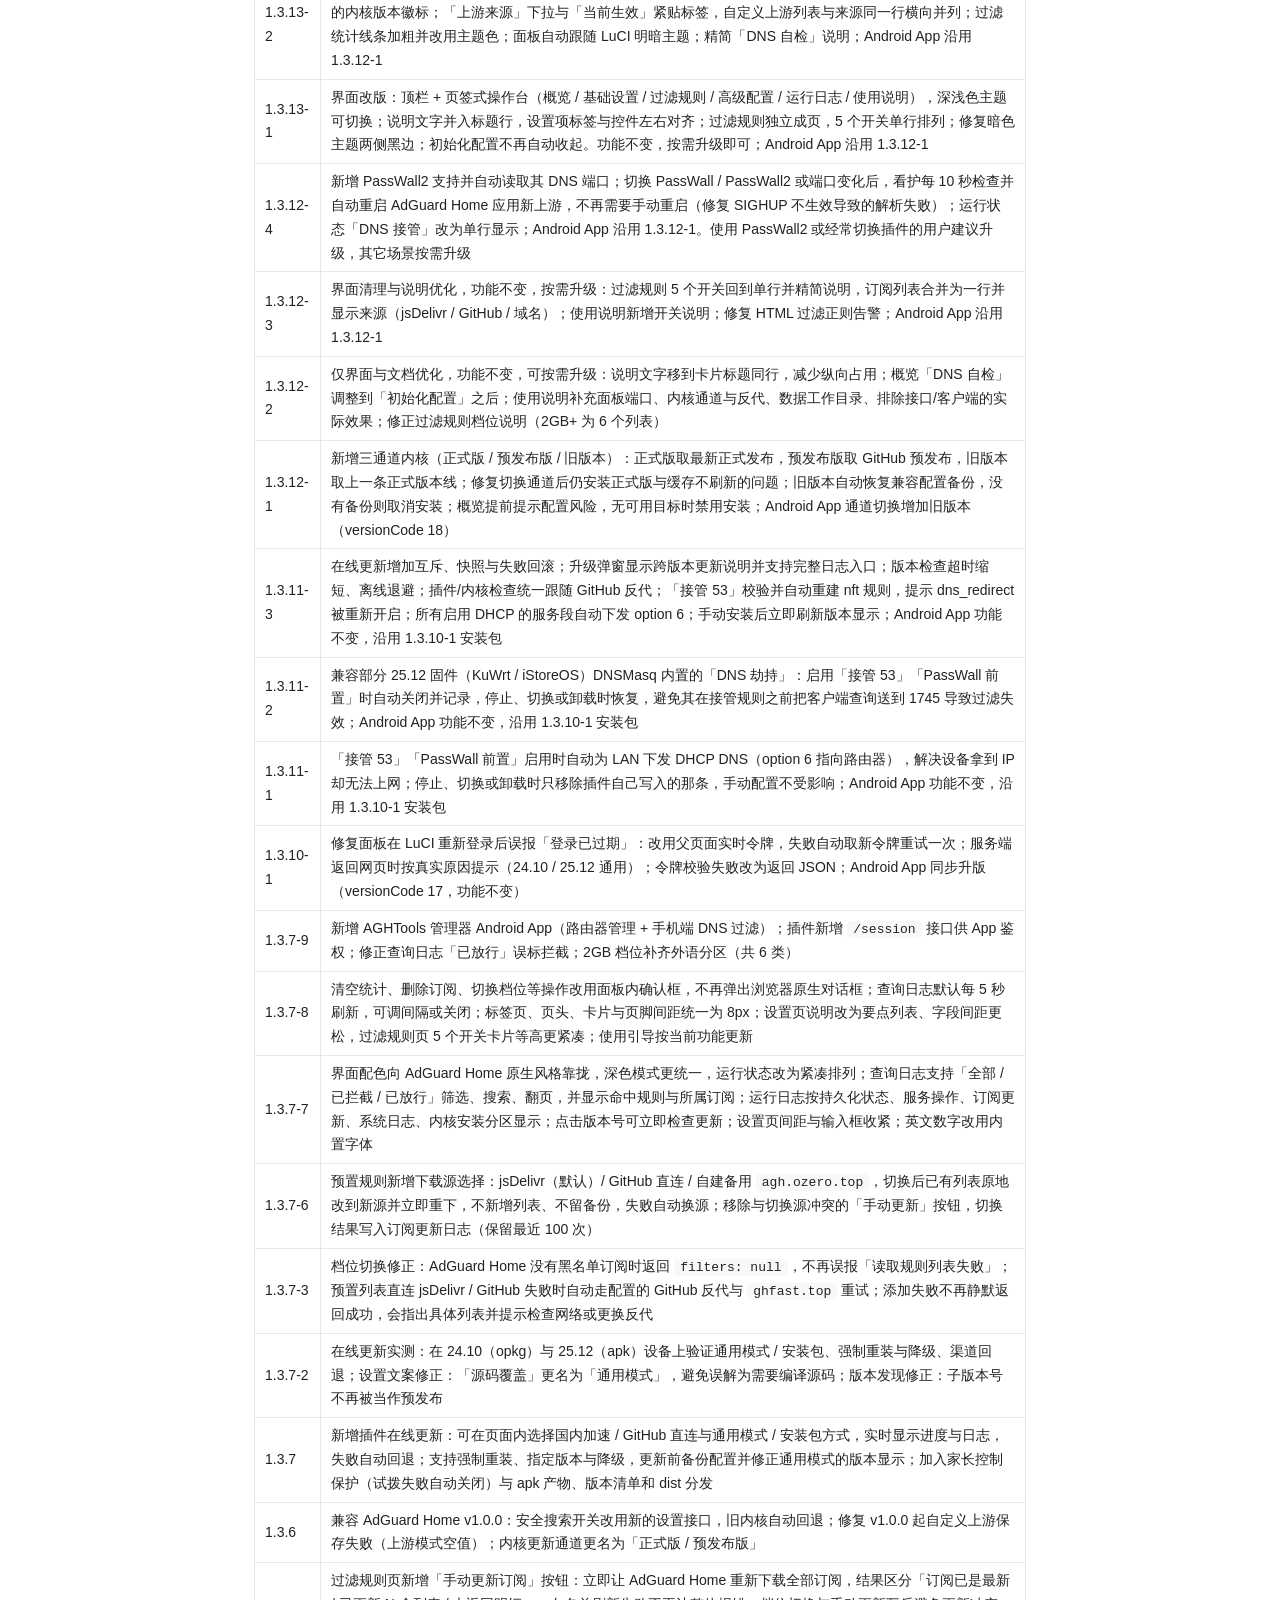
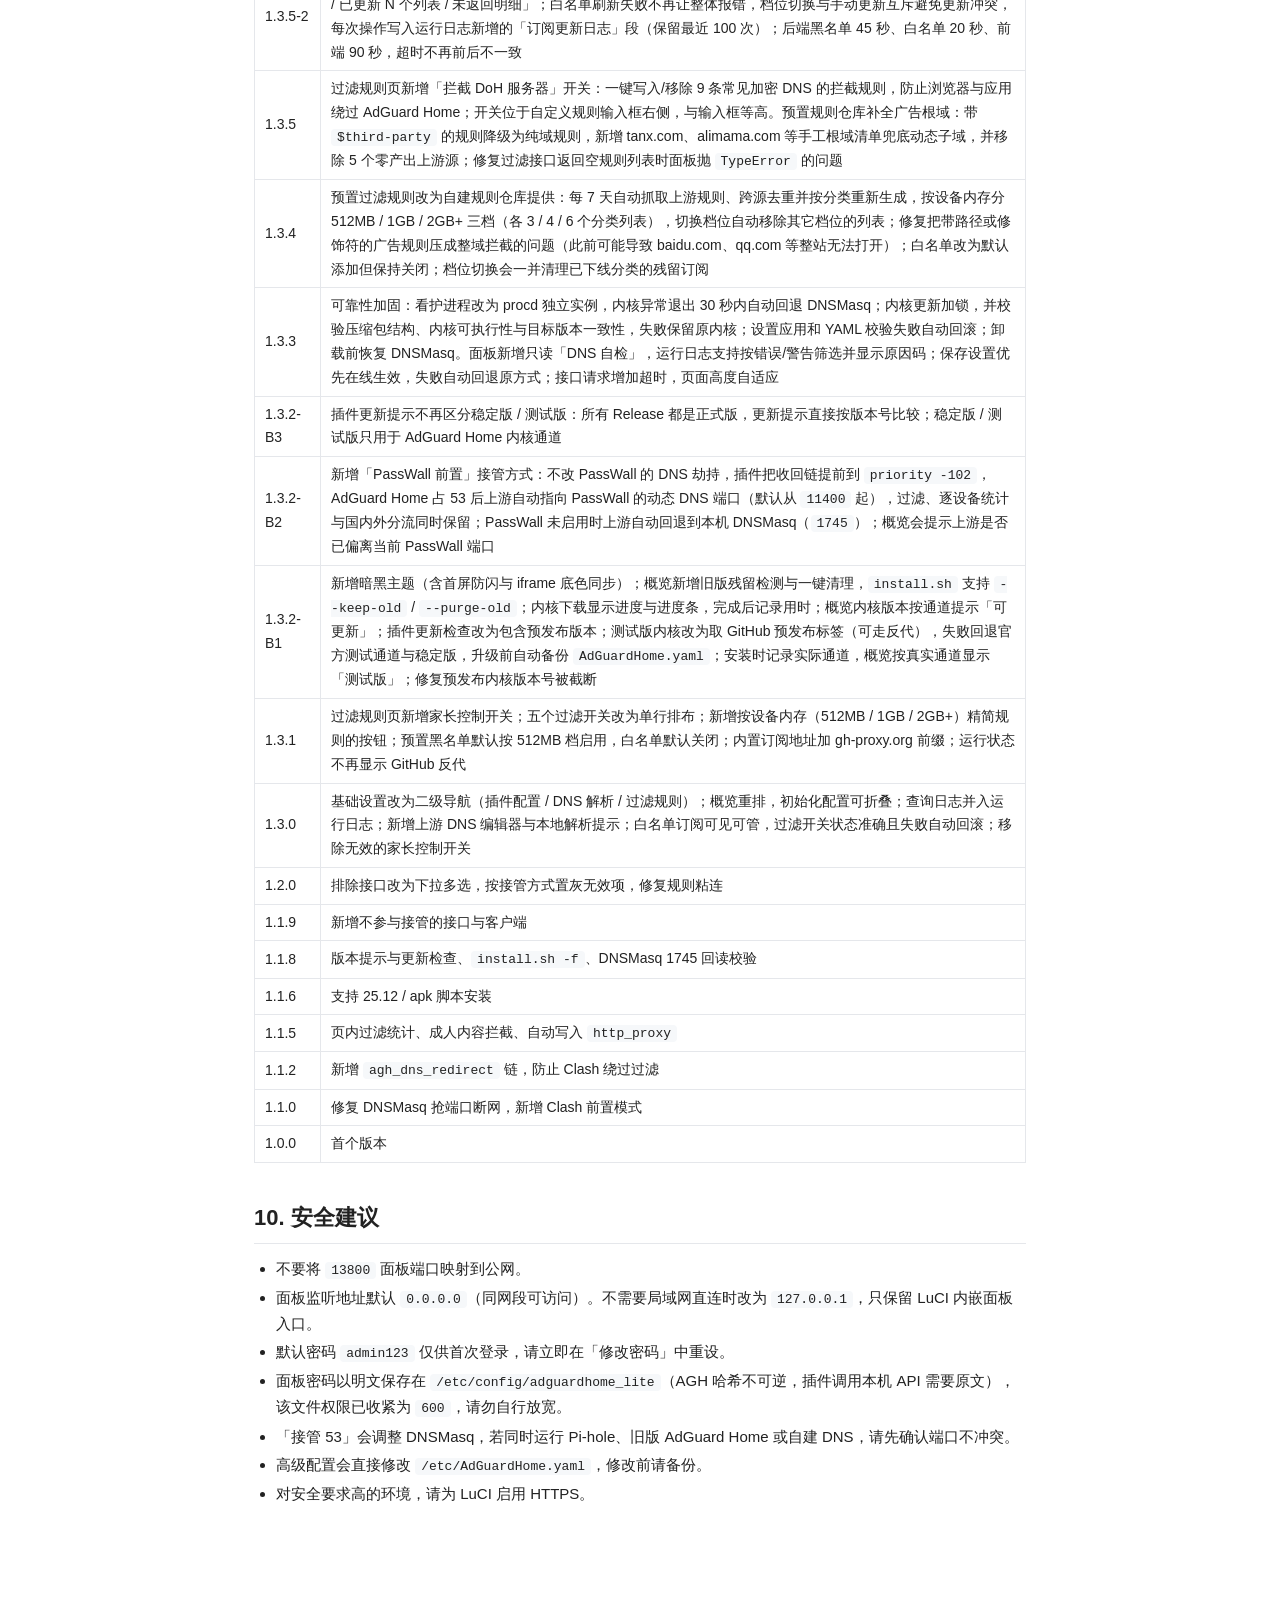
==== commit 628edbe7: "1.3.13-4: PassWall 上游同步修复与自检三态 - 切换 PassWall/PassWall2 时同步 AdGuard Home 上游，不再残留失效端口  - 上游跟随按实际端口监听判断" ====
--- a/docs/安装与使用说明.html
+++ b/docs/安装与使用说明.html
@@ -1,730 +1,656 @@
 <!DOCTYPE html>
 <html lang="zh-CN">
 <head>
-<meta charset="UTF-8">
-<meta name="viewport" content="width=device-width, initial-scale=1.0">
-<title>AdGuard Home 管理中心 使用说明 · 1.3.13-2</title>
-<meta name="description" content="AdGuard Home 管理中心使用说明：安装、三步启用、常用设置、DNS 接管方式、常见问题与卸载回滚。">
+  <meta charset="utf-8">
+  <meta name="viewport" content="width=device-width,initial-scale=1">
+  <title>安装与使用说明 · 1.3.13-4</title>
 <style>
-*,*::before,*::after{box-sizing:border-box}
-:root{
-  --bg:#f3eddf;--bg-2:#fbf8ef;--surface:#fffdf7;--surface-2:#faf5ea;
-  --text:#2f3b2a;--muted:#6f7566;--dim:#9aa18f;
-  --border:#e2d8c2;--border-strong:#d3c6a9;
-  --primary:#4f7d3a;--primary-2:#6f9a4e;--primary-soft:#e9f0df;
-  --accent:#c8a45a;--accent-soft:#f4e9cf;
-  --code-bg:#2f3b2a;--code-text:#eef3e6;
-  --inline-bg:#eee7d5;--inline-text:#3c4a33;
-  --radius:14px;--nav-h:58px;
-  --mono:ui-monospace,SFMono-Regular,Menlo,Consolas,"Liberation Mono",monospace;
-}
-html{scroll-behavior:smooth;color-scheme:light;-webkit-text-size-adjust:100%}
-body{
-  margin:0;font-family:-apple-system,BlinkMacSystemFont,"Segoe UI","PingFang SC","Hiragino Sans GB","Microsoft YaHei",Roboto,sans-serif;
-  background:var(--bg);color:var(--text);line-height:1.75;
-  -webkit-font-smoothing:antialiased;
-}
-body::before{
-  content:"";position:fixed;inset:0;z-index:-1;pointer-events:none;
-  background:
-    radial-gradient(ellipse 55% 45% at 10% 0%,rgba(111,154,78,.16),transparent 62%),
-    radial-gradient(ellipse 50% 40% at 92% 4%,rgba(200,164,90,.14),transparent 62%),
-    linear-gradient(160deg,#f7f3e8 0%,#f3eddf 50%,#ede6d5 100%);
-}
-a{color:var(--primary);text-decoration:none}
-a:hover{text-decoration:underline}
-code,pre{font-family:var(--mono)}
-
-/* 顶栏 */
-.topbar{
-  position:sticky;top:0;z-index:50;height:var(--nav-h);
-  display:flex;align-items:center;gap:12px;
-  padding:0 24px;
-  background:rgba(243,237,223,.86);backdrop-filter:blur(14px);-webkit-backdrop-filter:blur(14px);
-  border-bottom:1px solid var(--border);
-}
-.brand{display:flex;align-items:center;gap:10px;font-weight:700;letter-spacing:-.01em}
-.brand-mark{
-  width:32px;height:32px;border-radius:9px;display:grid;place-items:center;
-  background:linear-gradient(135deg,#4f7d3a,#6f9a4e);color:#fff;font-size:10px;font-weight:800;letter-spacing:.5px;
-}
-.brand small{font-weight:500;color:var(--muted);font-size:12px;margin-left:2px}
-.topbar .spacer{margin-left:auto}
-.pill{
-  display:inline-flex;align-items:center;gap:6px;padding:5px 11px;border-radius:999px;
-  background:var(--surface);border:1px solid var(--border);font-size:12px;color:var(--muted);
-}
-.pill .dot{width:7px;height:7px;border-radius:50%;background:#3e7a3a;box-shadow:0 0 0 4px rgba(62,122,58,.12)}
-
-/* 布局 */
-.layout{
-  display:grid;grid-template-columns:246px minmax(0,1fr);gap:36px;
-  width:min(1180px,calc(100% - 48px));margin:0 auto;padding:34px 0 80px;
-  align-items:start;
-}
-.toc{
-  position:sticky;top:calc(var(--nav-h) + 20px);
-  max-height:calc(100vh - var(--nav-h) - 40px);overflow:auto;
-  padding:18px 16px;border:1px solid var(--border);border-radius:var(--radius);
-  background:rgba(255,253,247,.78);
-}
-.toc h2{
-  margin:0 0 10px;font-size:12px;letter-spacing:.08em;text-transform:uppercase;color:var(--dim);font-weight:700;
-}
-.toc ol{list-style:none;margin:0;padding:0;counter-reset:toc}
-.toc li{margin:0}
-.toc a{
-  display:block;padding:6px 9px;border-radius:8px;color:var(--muted);font-size:13.5px;
-  border-left:2px solid transparent;
-}
-.toc a:hover{background:var(--primary-soft);color:var(--primary);text-decoration:none}
-.toc a.active{color:var(--primary);background:var(--primary-soft);border-left-color:var(--primary);font-weight:600}
-
-main{min-width:0}
-.doc-head{
-  padding:26px 28px;border:1px solid var(--border);border-radius:18px;
-  background:linear-gradient(135deg,rgba(255,253,247,.95),rgba(249,244,232,.92));
-  box-shadow:0 18px 44px -34px rgba(61,80,49,.5);
-  margin-bottom:26px;
-}
-.doc-head h1{margin:0 0 8px;font-size:clamp(1.5rem,3vw,2rem);letter-spacing:-.02em;line-height:1.25}
-.doc-head p{margin:0;color:var(--muted);font-size:14px}
-.meta{display:flex;flex-wrap:wrap;gap:8px;margin-top:14px}
-.meta span{
-  font-size:12px;padding:4px 10px;border-radius:999px;background:var(--surface);
-  border:1px solid var(--border);color:var(--muted);
-}
-
-section.card{
-  background:var(--surface);border:1px solid var(--border);border-radius:var(--radius);
-  padding:8px 28px 22px;margin-bottom:20px;
-}
-h2.sec{
-  font-size:1.32rem;margin:24px 0 12px;padding-bottom:10px;border-bottom:1px dashed var(--border-strong);
-  letter-spacing:-.01em;scroll-margin-top:78px;
-}
-h3{font-size:1.03rem;margin:22px 0 8px;color:#3b4a34;scroll-margin-top:78px}
-p{margin:10px 0}
-ul,ol{margin:10px 0;padding-left:22px}
-li{margin:5px 0}
-strong{color:#2b3727}
-hr{border:0;border-top:1px solid var(--border);margin:28px 0}
-
-/* 表格 */
-.table-wrap{overflow-x:auto;margin:14px 0;border:1px solid var(--border);border-radius:12px}
-table{border-collapse:collapse;width:100%;min-width:520px;font-size:14px;background:var(--surface)}
-th,td{padding:10px 13px;text-align:left;vertical-align:top;border-bottom:1px solid var(--border)}
-th{background:var(--surface-2);font-weight:700;color:#3b4a34;white-space:nowrap}
-tr:last-child td{border-bottom:0}
-tbody tr:hover{background:#fdfaf2}
-td code{font-size:12.5px}
-
-/* 代码 */
-pre{
-  margin:14px 0;padding:14px 16px;border-radius:11px;overflow:auto;
-  background:var(--code-bg);color:var(--code-text);font-size:13px;line-height:1.6;
-  border:1px solid #26301f;
-}
-pre code{background:none;color:inherit;padding:0;border:0;font-size:inherit}
-:not(pre) > code{
-  background:var(--inline-bg);color:var(--inline-text);
-  padding:1.5px 6px;border-radius:6px;font-size:12.6px;border:1px solid #e3d9c2;
-  word-break:break-word;
-}
-
-/* 提示块 */
-.note{
-  margin:14px 0;padding:12px 16px;border-radius:11px;
-  background:var(--surface-2);border:1px solid var(--border);
-  border-left:3px solid var(--accent);color:#4a5344;font-size:13.8px;
-}
-.note.warn{border-left-color:#c07a3a;background:#faf1e4}
-.note p{margin:6px 0}
-.note p:first-child{margin-top:0}
-.note p:last-child{margin-bottom:0}
-
-/* 常见问题 */
-.faq{margin:16px 0;padding:14px 18px;border:1px solid var(--border);border-radius:12px;background:var(--surface-2)}
-.faq h3{margin:0 0 6px;font-size:1rem}
-.faq p{margin:6px 0}
-
-.tag{
-  display:inline-block;font-size:11.5px;padding:1px 8px;border-radius:999px;
-  background:var(--primary-soft);color:var(--primary);vertical-align:1px;
-  border:1px solid #d8e4c8;
-}
-
-footer{
-  width:min(1180px,calc(100% - 48px));margin:0 auto;padding:0 0 60px;
-  color:var(--dim);font-size:12.5px;text-align:center;
-}
-
-@media (max-width:980px){
-  .layout{grid-template-columns:1fr;gap:18px;padding-top:22px}
-  .toc{position:static;max-height:none;order:-1}
-  .toc ol{display:flex;flex-wrap:wrap;gap:4px}
-  .toc a{padding:5px 9px;border-left:0;border:1px solid var(--border);border-radius:999px;font-size:12.5px}
-  .toc a.active{border-color:var(--primary)}
-}
-@media (max-width:600px){
-  .layout{width:calc(100% - 28px)}
-  section.card{padding:6px 18px 18px}
-  .doc-head{padding:20px}
-  footer{width:calc(100% - 28px)}
-}
-@media print{
-  body::before,.toc{display:none}
-  .layout{display:block;width:100%;padding:0}
-  .doc-head,section.card{border:0;box-shadow:none;padding:0;margin-bottom:18px}
-  pre{background:#f5f5f5;color:#111;border-color:#ddd}
-}
+:root { color-scheme: light dark; --fg:#222; --bg:#fff; --code-bg:#f6f8fa; --border:#e5e7eb; --accent:#2563eb; }
+@media (prefers-color-scheme: dark) { :root { --fg:#e5e7eb; --bg:#11151d; --code-bg:#1a2030; --border:#2a3142; --accent:#60a5fa; } }
+* { box-sizing: border-box; }
+body { margin: 0; font: 15px/1.7 -apple-system, BlinkMacSystemFont, "Segoe UI", Roboto, "Helvetica Neue", Arial, "PingFang SC", "Microsoft YaHei", sans-serif; color: var(--fg); background: var(--bg); }
+main { max-width: 820px; margin: 40px auto; padding: 0 24px 60px; }
+.doc-head h1 { margin: 0 0 8px; font-size: 28px; }
+.doc-head .meta { color: #6b7280; font-size: 13px; }
+h1, h2, h3 { color: var(--fg); }
+h2 { margin: 36px 0 12px; padding-bottom: 6px; border-bottom: 1px solid var(--border); font-size: 22px; }
+h3 { margin: 24px 0 8px; font-size: 17px; }
+p { margin: 8px 0; }
+ul, ol { padding-left: 22px; margin: 8px 0; }
+li { margin: 3px 0; }
+pre { background: var(--code-bg); border: 1px solid var(--border); border-radius: 6px; padding: 12px 14px; overflow-x: auto; font-size: 13px; }
+code { font-family: "JetBrains Mono", Consolas, Menlo, monospace; font-size: 13px; }
+:not(pre) > code { background: var(--code-bg); padding: 1px 6px; border-radius: 4px; }
+blockquote { border-left: 3px solid var(--accent); padding: 2px 14px; margin: 10px 0; color: #6b7280; }
+table { border-collapse: collapse; margin: 10px 0; width: 100%; font-size: 14px; }
+th, td { border: 1px solid var(--border); padding: 6px 10px; text-align: left; }
+th { background: var(--code-bg); }
+hr { border: none; border-top: 1px solid var(--border); margin: 28px 0; }
+footer { text-align: center; color: #6b7280; font-size: 12px; padding: 20px; border-top: 1px solid var(--border); }
 </style>
 </head>
 <body>
-
-<header class="topbar">
-  <div class="brand"><span class="brand-mark">AGH</span>AdGuard Home 管理中心 <small>使用说明</small></div>
-  <div class="spacer"></div>
-  <span class="pill"><span class="dot"></span>1.3.13-2</span>
-</header>
-
-<div class="layout">
-  <aside class="toc">
-    <h2>目录</h2>
-    <ol id="toc-list">
-      <li><a href="#s1">1. 快速开始</a></li>
-      <li><a href="#s2">2. 安装</a></li>
-      <li><a href="#s3">3. 三步启用</a></li>
-      <li><a href="#s4">4. 常用设置</a></li>
-      <li><a href="#s5">5. DNS 接管方式</a></li>
-      <li><a href="#s6">6. 常见问题</a></li>
-      <li><a href="#s7">7. 卸载与回滚</a></li>
-      <li><a href="#s8">8. 构建（可选）</a></li>
-      <li><a href="#s-android">Android App</a></li>
-      <li><a href="#s9">9. 版本记录</a></li>
-      <li><a href="#s10">10. 安全建议</a></li>
-    </ol>
-  </aside>
-
   <main>
     <div class="doc-head">
       <h1>AdGuard Home 管理中心 使用说明</h1>
       <p>本插件负责<strong>安装、DNS 接管、过滤、看护与统计</strong>；更细的高级项仍可在 AdGuard Home 面板中设置。</p>
       <div class="meta">
-        <span>适用版本 1.3.13-2</span>
+        <span>适用版本 <code>1.3.13-4</code></span>
         <span>OpenWrt / ImmortalWrt / iStoreOS</span>
       </div>
     </div>
-
     <section class="card" id="s1">
       <h2 class="sec">1. 快速开始</h2>
-      <div class="table-wrap">
-        <table>
-          <thead><tr><th>步骤</th><th>做什么</th><th>位置</th></tr></thead>
-          <tbody>
-            <tr><td>1</td><td>安装插件</td><td>LuCI 上传 ipk，或 25.12 系统运行 <code>install.sh</code></td></tr>
-            <tr><td>2</td><td>安装内核</td><td>服务 → AdGuard Home 管理中心 → 概览</td></tr>
-            <tr><td>3</td><td>一键启用</td><td>概览 → 一键启用</td></tr>
-            <tr><td>4</td><td>打开 AGH 面板</td><td>概览 → 打开 AGH 面板</td></tr>
-          </tbody>
-        </table>
-      </div>
-      <p>默认配置：</p>
-      <ul>
-        <li>面板：<code>0.0.0.0:13800</code></li>
-        <li>账号：<code>admin</code> / <code>admin123</code></li>
-        <li>DNS：接管 53 端口，DNSMasq 移到 1745</li>
-        <li>上游：<code>127.0.0.1:1745</code></li>
-        <li>过滤规则：11 个订阅，默认按 512MB 档启用 6 个（约 24 万条）；1 个白名单默认关闭</li>
-        <li>日志/统计：保留 30 天，查询日志只存内存</li>
-        <li>DNS 缓存：默认开启，16MB，最小 TTL 0（不覆盖），乐观缓存关闭</li>
-        <li>加密上游：默认关闭；仅「Clash 前置」模式可开启（阿里 / DNSPod / Cloudflare DoH 或自定义）</li>
-        <li>DNSSEC、fallback：默认关闭</li>
-      </ul>
-      <div class="note"><p>首次登录后请在「基础设置 → 插件配置」更换密码。</p></div>
-    </section>
-
+    <div class="table-wrap">
+      <table>
+        <tr>
+          <th>步骤</th>
+          <th>做什么</th>
+          <th>位置</th>
+        </tr>
+        <tr>
+          <td>1</td>
+          <td>安装插件</td>
+          <td>LuCI 上传 ipk，或 25.12 系统运行 <code>install.sh</code></td>
+        </tr>
+        <tr>
+          <td>2</td>
+          <td>安装内核</td>
+          <td>服务 → AdGuard Home 管理中心 → 概览</td>
+        </tr>
+        <tr>
+          <td>3</td>
+          <td>一键启用</td>
+          <td>概览 → 一键启用</td>
+        </tr>
+        <tr>
+          <td>4</td>
+          <td>打开 AGH 面板</td>
+          <td>概览 → 打开 AGH 面板</td>
+        </tr>
+      </table>
+    </div>
+    <p>默认配置：</p>
+    <ul>
+      <li>面板：<code>0.0.0.0:13800</code>（局域网可访问；仅本机访问改为 <code>127.0.0.1</code>）</li>
+      <li>账号：<code>admin</code> / <code>admin123</code>（默认弱口令，首次登录后必须修改）</li>
+      <li>DNS：接管 53 端口，DNSMasq 移到 1745</li>
+      <li>上游：<code>127.0.0.1:1745</code></li>
+      <li>过滤规则：预置订阅按设备内存自动选档（512MB 3 个 / 1GB 4 个 / 2GB+ 6 个分类列表，档内已去重）；白名单默认添加但不启用</li>
+      <li>日志/统计：保留 30 天，查询日志只存内存</li>
+      <li>DNS 缓存：默认开启，16MB，最小 TTL 0（不覆盖），乐观缓存关闭</li>
+      <li>加密上游：默认关闭；仅「Clash 前置」模式可开启（阿里 / DNSPod / Cloudflare DoH 或自定义）</li>
+      <li>DNSSEC、fallback：默认关闭</li>
+    </ul>
+    <p class="note">首次登录后请在「基础设置 → 插件配置」更换密码。</p>
+    </section>
     <section class="card" id="s2">
       <h2 class="sec">2. 安装</h2>
+    <h3>2.1 选择安装方式</h3>
+    <div class="table-wrap">
+      <table>
+        <tr>
+          <th>系统</th>
+          <th>使用</th>
+        </tr>
+        <tr>
+          <td>OpenWrt 23.05 / 24.10、ImmortalWrt、iStoreOS 24.10</td>
+          <td><code>luci-app-adguardhome-lite_&amp;lt;版本&amp;gt;_all.ipk</code></td>
+        </tr>
+        <tr>
+          <td>OpenWrt 22.03 及更早（原生 Lua LuCI）</td>
+          <td><code>luci-app-adguardhome-lite_&amp;lt;版本&amp;gt;-legacy_all.ipk</code></td>
+        </tr>
+        <tr>
+          <td>OpenWrt / iStoreOS 25.12 及 apk 系统</td>
+          <td><code>install.sh</code></td>
+        </tr>
+        <tr>
+          <td>离线安装</td>
+          <td><code>luci-app-adguardhome-lite_&amp;lt;版本&amp;gt;.run</code></td>
+        </tr>
+      </table>
+    </div>
+    <p>同一设备只装一个。安装前先卸载旧版 <code>luci-app-adguardhome</code> 和 <code>luci-i18n-adguardhome-zh-cn</code>，并确认旧服务已停止。</p>
+    <p class="note">升级或重装会保留 <code>/etc/config/adguardhome_lite</code>，默认 <code>13800</code> 只对新安装生效；旧设备可在「基础设置 → 插件配置」中修改端口。</p>
+    <h3>2.2 ipk / run</h3>
+    <p>LuCI 上传：</p>
+    <ol>
+      <li>打开 <strong>系统 → 软件包 → 上传安装包</strong>；</li>
+      <li>选择对应 <code>.ipk</code>，等待依赖安装完成；</li>
+      <li>在 <strong>服务</strong> 菜单打开 <strong>AdGuard Home 管理中心</strong>。</li>
+    </ol>
+    <p>命令行安装：</p>
+    <pre><code class="language-sh">opkg install /tmp/luci-app-adguardhome-lite_&lt;版本&gt;_all.ipk</code></pre>
+    <p>离线包：</p>
+    <pre><code class="language-sh">sh /tmp/luci-app-adguardhome-lite_&lt;版本&gt;.run</code></pre>
+    <p><code>.run</code> 会优先安装新版 LuCI 包，失败时回退 legacy 包。</p>
+    <h3>2.3 脚本安装（25.12 / apk 系统）</h3>
+    <p>OpenWrt / iStoreOS 25.12 起改用 <code>apk</code>，不能安装 <code>.ipk</code>，请使用 <code>install.sh</code>（OpenWrt 23.05 / 24.10、ImmortalWrt、iStoreOS 也可使用）：</p>
+    <pre><code class="language-sh">curl -fsSL https://raw.githubusercontent.com/Ozero-top/luci-app-adguardhome-lite/main/install.sh | sh</code></pre>
+    <p>只有 <code>wget</code> 时：</p>
+    <pre><code class="language-sh">wget -qO- https://raw.githubusercontent.com/Ozero-top/luci-app-adguardhome-lite/main/install.sh | sh</code></pre>
+    <p>国内网络可走反代：</p>
+    <pre><code class="language-sh">curl -fsSL https://gh-proxy.org/https://raw.githubusercontent.com/Ozero-top/luci-app-adguardhome-lite/main/install.sh | sh -s -- -m https://gh-proxy.org</code></pre>
+    <p>常用参数：</p>
+    <div class="table-wrap">
+      <table>
+        <tr>
+          <th>参数</th>
+          <th>作用</th>
+        </tr>
+        <tr>
+          <td><code>-v &amp;lt;版本&amp;gt;</code></td>
+          <td>指定版本；<code>latest</code> 取最新 Release</td>
+        </tr>
+        <tr>
+          <td><code>-f</code> / <code>--force</code></td>
+          <td>强制更新，用 main 分支最新代码覆盖</td>
+        </tr>
+        <tr>
+          <td><code>-m &amp;lt;地址&amp;gt;</code></td>
+          <td>指定 GitHub 反代，可重复</td>
+        </tr>
+        <tr>
+          <td><code>--no-deps</code></td>
+          <td>跳过依赖安装</td>
+        </tr>
+        <tr>
+          <td><code>--keep-old</code></td>
+          <td>只检测旧版残留，不自动清理</td>
+        </tr>
+        <tr>
+          <td><code>--purge-old</code></td>
+          <td>清理旧版时一并删除旧统计数据（保留 <code>/etc/AdGuardHome.yaml</code>）</td>
+        </tr>
+        <tr>
+          <td><code>--src DIR</code></td>
+          <td>从本地源码目录安装（开发调试用）</td>
+        </tr>
+        <tr>
+          <td><code>--uninstall</code></td>
+          <td>卸载并恢复 DNS，保留配置与内核</td>
+        </tr>
+        <tr>
+          <td><code>--purge</code></td>
+          <td>卸载并删除配置、内核与统计</td>
+        </tr>
+      </table>
+    </div>
+    <pre><code class="language-sh"># 强制更新（不升版）
+    sh install.sh -f
 
-      <h3>2.1 选择安装方式</h3>
-      <div class="table-wrap">
-        <table>
-          <thead><tr><th>系统</th><th>使用</th></tr></thead>
-          <tbody>
-            <tr><td>OpenWrt 23.05 / 24.10、ImmortalWrt、iStoreOS 24.10</td><td><code>luci-app-adguardhome-lite_&lt;版本&gt;_all.ipk</code></td></tr>
-            <tr><td>OpenWrt 22.03 及更早（原生 Lua LuCI）</td><td><code>luci-app-adguardhome-lite_&lt;版本&gt;-legacy_all.ipk</code></td></tr>
-            <tr><td>OpenWrt / iStoreOS 25.12 及 apk 系统</td><td><code>install.sh</code></td></tr>
-            <tr><td>离线安装</td><td><code>luci-app-adguardhome-lite_&lt;版本&gt;.run</code></td></tr>
-          </tbody>
-        </table>
-      </div>
-      <p>同一设备只装一个。安装前先卸载旧版 <code>luci-app-adguardhome</code> 和 <code>luci-i18n-adguardhome-zh-cn</code>，并确认旧服务已停止。</p>
-      <div class="note"><p>升级或重装会保留 <code>/etc/config/adguardhome_lite</code>，默认 <code>13800</code> 只对新安装生效；旧设备可在「基础设置 → 插件配置」中修改端口。</p></div>
-
-      <h3>2.2 ipk / run</h3>
-      <p>LuCI 上传：</p>
-      <ol>
-        <li>打开 <strong>系统 → 软件包 → 上传安装包</strong>；</li>
-        <li>选择对应 <code>.ipk</code>，等待依赖安装完成；</li>
-        <li>在 <strong>服务</strong> 菜单打开 <strong>AdGuard Home 管理中心</strong>。</li>
-      </ol>
-      <p>命令行安装：</p>
-<pre><code>opkg install /tmp/luci-app-adguardhome-lite_&lt;版本&gt;_all.ipk</code></pre>
-      <p>离线包：</p>
-<pre><code>sh /tmp/luci-app-adguardhome-lite_&lt;版本&gt;.run</code></pre>
-      <p><code>.run</code> 会优先安装新版 LuCI 包，失败时回退 legacy 包。</p>
-
-      <h3>2.3 脚本安装（25.12 / apk 系统）</h3>
-      <p>OpenWrt / iStoreOS 25.12 起改用 <code>apk</code>，不能安装 <code>.ipk</code>，请使用 <code>install.sh</code>（OpenWrt 23.05 / 24.10、ImmortalWrt、iStoreOS 也可使用）：</p>
-<pre><code>curl -fsSL https://raw.githubusercontent.com/Ozero-top/luci-app-adguardhome-lite/main/install.sh | sh</code></pre>
-      <p>只有 <code>wget</code> 时：</p>
-<pre><code>wget -qO- https://raw.githubusercontent.com/Ozero-top/luci-app-adguardhome-lite/main/install.sh | sh</code></pre>
-      <p>国内网络可走反代：</p>
-<pre><code>curl -fsSL https://gh-proxy.org/https://raw.githubusercontent.com/Ozero-top/luci-app-adguardhome-lite/main/install.sh | sh -s -- -m https://gh-proxy.org</code></pre>
-      <p>常用参数：</p>
-      <div class="table-wrap">
-        <table>
-          <thead><tr><th>参数</th><th>作用</th></tr></thead>
-          <tbody>
-            <tr><td><code>-v &lt;版本&gt;</code></td><td>指定版本；<code>latest</code> 取最新 Release</td></tr>
-            <tr><td><code>-f</code> / <code>--force</code></td><td>强制更新，用 main 分支最新代码覆盖</td></tr>
-            <tr><td><code>-m &lt;地址&gt;</code></td><td>指定 GitHub 反代，可重复</td></tr>
-            <tr><td><code>--no-deps</code></td><td>跳过依赖安装</td></tr>
-            <tr><td><code>--keep-old</code></td><td>只检测旧版残留，不自动清理</td></tr>
-            <tr><td><code>--purge-old</code></td><td>清理旧版时一并删除旧统计数据（保留 <code>/etc/AdGuardHome.yaml</code>）</td></tr>
-            <tr><td><code>--src DIR</code></td><td>从本地源码目录安装（开发调试用）</td></tr>
-            <tr><td><code>--uninstall</code></td><td>卸载并恢复 DNS，保留配置与内核</td></tr>
-            <tr><td><code>--purge</code></td><td>卸载并删除配置、内核与统计</td></tr>
-          </tbody>
-        </table>
-      </div>
-<pre><code># 强制更新（不升版）
-sh install.sh -f
-
-# 卸载（保留配置）
-sh install.sh --uninstall</code></pre>
-      <div class="note">
-        <p>脚本安装不会写入 <code>apk</code> 已安装列表，后续升级和卸载继续用 <code>install.sh</code>。</p>
-        <p>iStoreOS 25.12 首次使用如提示“未设置密码”，先在 LuCI 设置管理员密码，或 SSH 执行 <code>passwd root</code>。</p>
-      </div>
-
-      <h3>2.4 安装后检查</h3>
-      <ul>
-        <li>「服务」菜单出现 <strong>AdGuard Home 管理中心</strong>；</li>
-        <li>概览能显示运行状态；</li>
-        <li>安装内核后显示实际内核版本（带 <code>-b</code> 的预发布版本会完整显示）；</li>
-        <li>一键启用后显示「运行中」；</li>
-        <li>局域网执行 <code>nslookup www.baidu.com 路由器IP</code> 能正常解析。</li>
-      </ul>
-      <p>可选 SSH 检查：</p>
-<pre><code>uci show adguardhome_lite
-/etc/init.d/adguardhome_lite status
-uci get dhcp.@dnsmasq[0].port          # 接管 53 时应为 1745
-nft list chain inet fw4 agh_dns_redirect</code></pre>
-      <div class="note"><p>接管 53 时：AdGuard Home 监听 <code>53</code>，DNSMasq 监听 <code>1745</code>。不要把 DNSMasq 的 <code>server</code> 写成单值 <code>option server '...'</code>，需要修改时用 <code>uci add_list</code>，或直接在插件里重新保存接管方式。</p></div>
-
-      <h3>2.5 旧版残留检测与清理</h3>
-      <p>概览页会自动扫描旧版残留，检测到时会显示「检测到旧版残留」卡片，可一键清理：</p>
-      <ul>
-        <li>旧插件包：<code>luci-app-adguardhome</code>、<code>luci-i18n-adguardhome-zh-cn</code></li>
-        <li>旧服务与旧 LuCI 控制器 / 视图文件</li>
-        <li>旧内核：<code>/usr/bin/AdGuardHome</code>、<code>/usr/sbin/AdGuardHome</code></li>
-      </ul>
-      <p>清理会先停止并禁用旧服务，把文件和旧内核备份到 <code>/etc/adguardhome_lite/legacy-backup-时间戳/</code>，然后删除；<code>/etc/AdGuardHome.yaml</code> 与统计数据会保留。</p>
-      <p>脚本安装同样会在安装前自动检测并清理，可用 <code>--keep-old</code> 只检测不清理，<code>--purge-old</code> 一并删除旧统计数据。</p>
-    </section>
-
+    # 卸载（保留配置）
+    sh install.sh --uninstall</code></pre>
+    <p class="note">脚本安装不会写入 <code>apk</code> 已安装列表，后续升级和卸载继续用 <code>install.sh</code>。  iStoreOS 25.12 首次使用如提示“未设置密码”，先在 LuCI 设置管理员密码，或 SSH 执行 <code>passwd root</code>。</p>
+    <h3>2.4 安装后检查</h3>
+    <ul>
+      <li>「服务」菜单出现 <strong>AdGuard Home 管理中心</strong>；</li>
+      <li>概览能显示运行状态；</li>
+      <li>安装内核后显示实际内核版本（带 <code>-b</code> 的预发布版本会完整显示）；</li>
+      <li>一键启用后显示「运行中」；</li>
+      <li>局域网执行 <code>nslookup www.baidu.com 路由器IP</code> 能正常解析。</li>
+    </ul>
+    <p>可选 SSH 检查：</p>
+    <pre><code class="language-sh">uci show adguardhome_lite
+    /etc/init.d/adguardhome_lite status
+    uci get dhcp.@dnsmasq[0].port          # 接管 53 时应为 1745
+    nft list chain inet fw4 agh_dns_redirect</code></pre>
+    <p class="warn">接管 53 时：AdGuard Home 监听 <code>53</code>，DNSMasq 监听 <code>1745</code>。不要把 DNSMasq 的 <code>server</code> 写成单值 <code>option server '...'</code>，需要修改时用 <code>uci add_list</code>，或直接在插件里重新保存接管方式。</p>
+    <h3>2.5 旧版残留检测与清理</h3>
+    <p>概览页会自动扫描旧版残留，检测到时会显示「检测到旧版残留」卡片，可一键清理：</p>
+    <ul>
+      <li>旧插件包：<code>luci-app-adguardhome</code>、<code>luci-i18n-adguardhome-zh-cn</code></li>
+      <li>旧服务与旧 LuCI 控制器 / 视图文件</li>
+      <li>旧内核：<code>/usr/bin/AdGuardHome</code>、<code>/usr/sbin/AdGuardHome</code></li>
+      <li>旧配置模板：<code>/etc/config/adguardhome_lite-opkg</code>、<code>/etc/config/adguardhome-opkg</code>（opkg 升级时把旧 conffile 另存的文件，没有任何代码引用，卸载也不会删除；只备份后删除，不动当前 <code>/etc/config/adguardhome_lite</code>）</li>
+    </ul>
+    <p>清理会先停止并禁用旧服务，把文件和旧内核备份到 <code>/etc/adguardhome_lite/legacy-backup-时间戳/</code>，然后删除；<code>/etc/AdGuardHome.yaml</code> 与统计数据会保留。</p>
+    <p>脚本安装同样会在安装前自动检测并清理，可用 <code>--keep-old</code> 只检测不清理，<code>--purge-old</code> 一并删除旧统计数据。</p>
+    </section>
     <section class="card" id="s3">
       <h2 class="sec">3. 三步启用</h2>
-
-      <h3>第 1 步：安装内核</h3>
-      <ol>
-        <li>打开 <strong>概览</strong>；</li>
-        <li>点击 <strong>安装/更新内核</strong>；</li>
-        <li>等待进度完成。</li>
-      </ol>
-      <p>插件会自动识别 CPU 架构，从 AdGuard 官方源下载对应内核。国内网络可在 <strong>基础设置 → 插件配置</strong> 选择 GitHub 反代（推荐 <code>gh-proxy.org</code>）；fake-IP 环境会自动解析真实 IP 后下载。</p>
-      <p>安装过程中「安装进度」会显示下载百分比或已下载大小、完成后记录用时；概览的「内核版本」行在有新版本时会显示「可更新」，第 1 步的说明也会同步提示，点击提示可跳到安装按钮。正式版、预发布版、旧版本三条通道各自判断，互不覆盖。</p>
-      <p>选择「预发布版」时，页面提示过具体版本会直接按该版本下载，未取到时先从 GitHub Releases 取最新的预发布标签（可走反代），失败后依次回退官方预发布通道与正式版；概览页内核版本旁会标注「预发布版」。</p>
-      <p>选择「旧版本」时按上一条正式版本线（如 v1.0.0 之前为 v0.107.x）的最高版本安装。旧版本内核读不了已升级的配置 schema 时，会自动从 <code>/etc/AdGuardHome.yaml.bak-*</code> 里选一份能通过校验的备份并恢复；没有兼容备份则取消安装、内核保持原样。每次更换内核前都会备份配置，便于回退。</p>
-
-      <h3>第 2 步：一键启用</h3>
-      <p>首次启用会从内置模板生成 <code>/etc/AdGuardHome.yaml</code>，并写入默认账号、中文界面、过滤规则、日志周期和 DNS 接管配置。</p>
-      <p>默认采用「接管 53 端口」：AdGuard Home 监听 53，DNSMasq 移到 1745，上游指向 <code>127.0.0.1:1745</code>。</p>
-
-      <h3>第 3 步：打开 AGH 面板</h3>
-      <p>点击 <strong>打开 AGH 面板</strong>，用概览页显示的账号密码登录。过滤规则、上游 DNS、安全搜索、家长控制、查询日志都在 AdGuard Home 面板中操作。</p>
-    </section>
-
+    <h3>第 1 步：安装内核</h3>
+    <ol>
+      <li>打开 <strong>概览</strong>；</li>
+      <li>点击 <strong>安装/更新内核</strong>；</li>
+      <li>等待进度完成。</li>
+    </ol>
+    <p>插件会自动识别 CPU 架构，从 AdGuard 官方源下载对应内核。国内网络可在 <strong>基础设置 → 插件配置</strong> 选择 GitHub 反代（推荐 <code>gh-proxy.org</code>）；fake-IP 环境会自动解析真实 IP 后下载。</p>
+    <p>安装过程中「安装进度」会显示下载百分比或已下载大小、完成后记录用时；概览的「内核版本」行在有新版本时会显示「可更新」，第 1 步的说明也会同步提示，点击提示可跳到安装按钮。正式版、预发布版、旧版本三条通道各自判断，互不覆盖。</p>
+    <p>选择「预发布版」时，页面提示过具体版本会直接按该版本下载，未取到时先从 GitHub Releases 取最新的预发布标签（可走反代），失败后依次回退官方预发布通道与正式版；概览页内核版本旁会标注「预发布版」。</p>
+    <p>选择「旧版本」时按上一条正式版本线（如 v1.0.0 之前为 v0.107.x）的最高版本安装。旧版本内核读不了已升级的配置 schema 时，会自动从 <code>/etc/AdGuardHome.yaml.bak-*</code> 里选一份能通过校验的备份并恢复；没有兼容备份则取消安装、内核保持原样。每次更换内核前都会备份配置，便于回退。</p>
+    <h3>第 2 步：一键启用</h3>
+    <p>首次启用会从内置模板生成 <code>/etc/AdGuardHome.yaml</code>，并写入默认账号、中文界面、过滤规则、日志周期和 DNS 接管配置。</p>
+    <p>默认采用「接管 53 端口」：AdGuard Home 监听 53，DNSMasq 移到 1745，上游指向 <code>127.0.0.1:1745</code>。</p>
+    <h3>第 3 步：打开 AGH 面板</h3>
+    <p>点击 <strong>打开 AGH 面板</strong>，用概览页显示的账号密码登录。过滤规则、上游 DNS、安全搜索、家长控制、查询日志都在 AdGuard Home 面板中操作。</p>
+    </section>
     <section class="card" id="s4">
       <h2 class="sec">4. 常用设置</h2>
-      <div class="table-wrap">
-        <table>
-          <thead><tr><th>设置项</th><th>说明</th></tr></thead>
-          <tbody>
-            <tr><td>启用 AdGuard Home</td><td>开启后启动服务；关闭后停止并恢复 DNSMasq 原始设置</td></tr>
-            <tr><td>DNS 接管方式</td><td>推荐「接管 53 端口」；装了 PassWall / PassWall2 用「PassWall 前置」，详见第 5 节</td></tr>
-            <tr><td>管理面板端口</td><td>默认 <code>13800</code>，不能占用 53 / 1745 / 5333 / 5335</td></tr>
-            <tr><td>内核安装位置</td><td>内置存储重启保留；内存临时重启后需重装</td></tr>
-            <tr><td>数据工作目录</td><td>保存统计和过滤缓存；内存临时会减少闪存写入，重启后统计清空</td></tr>
-            <tr><td>内核更新通道</td><td>正式版 / 预发布版 / 旧版本；正式版取最新正式发布，预发布版取 GitHub 预发布，旧版本取上一条正式版本线；每次更换内核前备份配置，概览的更新提示按该通道判断</td></tr>
-            <tr><td>GitHub 反代</td><td>用于内核与插件下载、版本检查和在线更新；关闭后全部直连，不修改系统网络</td></tr>
-            <tr><td>不参与接管的接口</td><td>仅「接管 53」可用，勾选后该接口的查询交给 DNSMasq</td></tr>
-            <tr><td>不参与接管的客户端</td><td>仅「接管 53」可用，支持 IPv4 / IPv6 / CIDR</td></tr>
-            <tr><td>成人内容拦截</td><td>开启后追加 HaGeZi NSFW 规则，关闭即移除</td></tr>
-            <tr><td>DNS 缓存</td><td>默认开启；可选 8/16/32/64/128MB，默认 16MB</td></tr>
-            <tr><td>上游 DNS</td><td>默认自动；可改为自定义列表，支持 <code>[/域名/]IP</code> 条件转发</td></tr>
-            <tr><td>最小 / 最大 TTL</td><td>默认 0 / 0 秒；最小 0 表示不覆盖上游 TTL，最大 0 表示不限制</td></tr>
-            <tr><td>乐观缓存</td><td>默认关闭；Clash fake-IP 环境不建议开启</td></tr>
-            <tr><td>加密上游</td><td>仅「Clash 前置」生效；可选阿里 / DNSPod / Cloudflare DoH 或自定义 DoH/DoT/DoQ</td></tr>
-            <tr><td>过滤规则</td><td>启用/停用订阅、添加订阅（黑名单/白名单）、自定义规则，立即生效</td></tr>
-            <tr><td>安全搜索 / 浏览安全</td><td>过滤规则页开关，立即生效</td></tr>
-            <tr><td>成人内容拦截</td><td>过滤规则页开关，追加/移除 HaGeZi NSFW 订阅，立即生效</td></tr>
-            <tr><td>拦截 DoH 服务器</td><td>自定义规则旁开关，写入/移除 9 条常见加密 DNS 的拦截规则，防止设备绕过过滤</td></tr>
-            <tr><td>下载源</td><td>档位右侧选择 jsDelivr（默认）/ GitHub 直连 / 自建备用；切换后已有预置列表原地改到新源并立即重新下载，不新增列表、不留备份，结果记入运行日志</td></tr>
-            <tr><td>日志与统计保留</td><td>可选 7/30/90/180/365 天，保存后重启服务</td></tr>
-          </tbody>
-        </table>
-      </div>
-      <div class="note">
-        <p>缓存是内存缓存，重启 AdGuard Home 后清空。关闭缓存只停止缓存，不清空其他配置。</p>
-        <p>插件只更新自己写入的 <code>http_proxy</code>、本地 PTR 和上游 DNS；在 AdGuard Home 面板或 YAML 里手动改过的对应项会保持不变。DNSSEC、上游模式也只在首次生成配置时给默认值，之后以 AGH 面板为准。</p>
-        <p>加密上游只保护「AdGuard Home → 真实上游」这一段。「接管 53」「DNSMasq 上游」等模式的上游是本机 DNS，开启加密不会生效；默认由 Clash/代理负责出公网的加密。</p>
-        <p>「接管 53」模式下自定义上游会绕过本机 DNSMasq(1745)，<code>xxx.lan</code> 等本地主机名将无法解析；需要保留本地解析时，请在自定义列表末尾加上 <code>127.0.0.1:1745</code>。</p>
-        <p>AdGuard Home 的 <code>ratelimit</code> 按 /24 网段限速，默认 20 qps；本插件新装模板放宽到 100。升级用户若设备较多、出现偶发 DNS 超时，可在 AGH 面板把 <code>ratelimit</code> 调大或设为 0。</p>
-      </div>
-      <p><strong>高级配置</strong>：直接编辑 <code>/etc/AdGuardHome.yaml</code>，保存前自动执行 <code>--check-config</code>，失败不覆盖，并保留 <code>.bak</code> 备份。</p>
-      <p><strong>DNS 自检</strong>：概览页点「开始检测」，只读检查内核文件、进程、管理端口和本机 53 查询链路，不会修改配置；失败项会给出具体原因，适合保存设置或切换接管方式后快速确认。</p>
-      <p><strong>运行日志</strong>：查看最近 300 行系统日志、内核安装日志和最近一次服务操作日志，支持下载；级别可选「全部 / 仅错误 / 仅警告」，每条记录带原因码（如 <code>dns_hijack_conflict</code>、<code>core_integrity_failed</code>）。「查询日志」子页可按「全部 / 已拦截 / 已放行」筛选、搜索域名或设备、翻页查看，每条记录显示命中的规则与所属订阅；默认每 5 秒自动刷新，可在下拉框调整间隔或关闭。</p>
-    </section>
-
+    <div class="table-wrap">
+      <table>
+        <tr>
+          <th>设置项</th>
+          <th>说明</th>
+        </tr>
+        <tr>
+          <td>启用 AdGuard Home</td>
+          <td>开启后启动服务；关闭后停止并恢复 DNSMasq 原始设置</td>
+        </tr>
+        <tr>
+          <td>DNS 接管方式</td>
+          <td>推荐「接管 53 端口」；装了 PassWall / PassWall2 用「PassWall 前置」，详见第 5 节</td>
+        </tr>
+        <tr>
+          <td>管理面板端口</td>
+          <td>默认 <code>13800</code>，不能占用 53 / 1745 / 5333 / 5335</td>
+        </tr>
+        <tr>
+          <td>面板监听地址</td>
+          <td><code>0.0.0.0</code> 局域网可访问（默认）；<code>127.0.0.1</code> 仅本机可访问，适合只通过 LuCI 内嵌面板使用</td>
+        </tr>
+        <tr>
+          <td>内核安装位置</td>
+          <td>内置存储重启保留；内存临时重启后需重装</td>
+        </tr>
+        <tr>
+          <td>数据工作目录</td>
+          <td>保存统计和过滤缓存；内存临时会减少闪存写入，重启后统计清空</td>
+        </tr>
+        <tr>
+          <td>内核更新通道</td>
+          <td>正式版 / 预发布版 / 旧版本；正式版取最新正式发布，预发布版取 GitHub 预发布，旧版本取上一条正式版本线；每次更换内核前备份配置，概览的更新提示按该通道判断</td>
+        </tr>
+        <tr>
+          <td>GitHub 反代</td>
+          <td>用于内核与插件下载、版本检查和在线更新；关闭后全部直连，不修改系统网络</td>
+        </tr>
+        <tr>
+          <td>不参与接管的接口</td>
+          <td>仅「接管 53」可用，勾选后该接口的查询交给 DNSMasq</td>
+        </tr>
+        <tr>
+          <td>不参与接管的客户端</td>
+          <td>仅「接管 53」可用，支持 IPv4 / IPv6 / CIDR</td>
+        </tr>
+        <tr>
+          <td>成人内容拦截</td>
+          <td>开启后追加 HaGeZi NSFW 规则，关闭即移除</td>
+        </tr>
+        <tr>
+          <td>DNS 缓存</td>
+          <td>默认开启；可选 8/16/32/64/128MB，默认 16MB</td>
+        </tr>
+        <tr>
+          <td>上游 DNS</td>
+          <td>默认自动；可改为自定义列表，支持 <code>[/域名/]IP</code> 条件转发</td>
+        </tr>
+        <tr>
+          <td>最小 / 最大 TTL</td>
+          <td>默认 0 / 0 秒；最小 0 表示不覆盖上游 TTL，最大 0 表示不限制</td>
+        </tr>
+        <tr>
+          <td>乐观缓存</td>
+          <td>默认关闭；Clash fake-IP 环境不建议开启</td>
+        </tr>
+        <tr>
+          <td>加密上游</td>
+          <td>仅「Clash 前置」生效；可选阿里 / DNSPod / Cloudflare DoH 或自定义 DoH/DoT/DoQ</td>
+        </tr>
+        <tr>
+          <td>过滤规则</td>
+          <td>启用/停用订阅、添加订阅（黑名单/白名单）、自定义规则，立即生效</td>
+        </tr>
+        <tr>
+          <td>安全搜索 / 浏览安全</td>
+          <td>过滤规则页开关，立即生效</td>
+        </tr>
+        <tr>
+          <td>成人内容拦截</td>
+          <td>过滤规则页开关，追加/移除 HaGeZi NSFW 订阅，立即生效</td>
+        </tr>
+        <tr>
+          <td>拦截 DoH 服务器</td>
+          <td>自定义规则旁开关，写入/移除 9 条常见加密 DNS 的拦截规则，防止设备绕过过滤</td>
+        </tr>
+        <tr>
+          <td>下载源</td>
+          <td>档位右侧选择 jsDelivr（默认）/ GitHub 直连 / 自建备用；切换后已有预置列表原地改到新源并立即重新下载，结果记入运行日志</td>
+        </tr>
+        <tr>
+          <td>日志与统计保留</td>
+          <td>可选 7/30/90/180/365 天，保存后重启服务</td>
+        </tr>
+      </table>
+    </div>
+    <p class="note">缓存是内存缓存，重启 AdGuard Home 后清空。关闭缓存只停止缓存，不清空其他配置。  插件只更新自己写入的 <code>http_proxy</code>、本地 PTR 和上游 DNS；在 AdGuard Home 面板或 YAML 里手动改过的对应项会保持不变。DNSSEC、上游模式也只在首次生成配置时给默认值，之后以 AGH 面板为准。  加密上游只保护「AdGuard Home → 真实上游」这一段。「接管 53」「DNSMasq 上游」等模式的上游是本机 DNS，开启加密不会生效；默认由 Clash/代理负责出公网的加密。  「接管 53」模式下自定义上游会绕过本机 DNSMasq(1745)，<code>xxx.lan</code> 等本地主机名将无法解析；需要保留本地解析时，请在自定义列表末尾加上 <code>127.0.0.1:1745</code>。  AdGuard Home 的 <code>ratelimit</code> 按 /24 网段限速，默认 20 qps；本插件新装模板放宽到 100。升级用户若设备较多、出现偶发 DNS 超时，可在 AGH 面板把 <code>ratelimit</code> 调大或设为 0。</p>
+    <p><strong>高级配置</strong>：直接编辑 <code>/etc/AdGuardHome.yaml</code>，保存前自动执行 <code>--check-config</code>，失败不覆盖，并保留 <code>.bak</code> 备份。</p>
+    <p><strong>DNS 自检</strong>：概览页点「开始检测」，只读检查内核文件、进程、管理端口和本机 53 查询链路，不会修改配置；失败项会给出具体原因，适合保存设置或切换接管方式后快速确认。</p>
+    <p><strong>运行日志</strong>：查看最近 300 行系统日志、内核安装日志和最近一次服务操作日志，支持下载；级别可选「全部 / 仅错误 / 仅警告」，每条记录带原因码（如 <code>dns_hijack_conflict</code>、<code>core_integrity_failed</code>）。「查询日志」子页可按「全部 / 已拦截 / 已放行」筛选、搜索域名或设备、翻页查看，每条记录显示命中的规则与所属订阅；默认每 5 秒自动刷新，可在下拉框调整间隔或关闭。</p>
+    </section>
     <section class="card" id="s5">
       <h2 class="sec">5. DNS 接管方式</h2>
-      <div class="table-wrap">
-        <table>
-          <thead><tr><th>方式</th><th>AdGuard Home</th><th>DNSMasq</th><th>适合</th></tr></thead>
-          <tbody>
-            <tr><td>接管 53 端口（默认）</td><td>53</td><td>1745</td><td>想逐设备统计，装了 Clash 也能用</td></tr>
-            <tr><td>PassWall / PassWall2 前置</td><td>53</td><td>1745</td><td>用 PassWall 或 PassWall2 做分流，不想关它的 DNS 劫持</td></tr>
-            <tr><td>DNSMasq 上游</td><td>5333</td><td>53</td><td>不想让 AdGuard Home 占 53，且没有程序抢 53</td></tr>
-            <tr><td>Clash 前置</td><td>5335</td><td>53</td><td>不想占 53，不需要逐设备统计</td></tr>
-            <tr><td>仅面板</td><td>不接管</td><td>53</td><td>只想打开面板查看</td></tr>
-          </tbody>
-        </table>
-      </div>
-      <p><strong>怎么选</strong>：需要逐设备统计、所有域名先过滤，选「接管 53 端口」；装了 PassWall / PassWall2、又不想关闭它的 DNS 劫持，选「PassWall 前置」；不想让 AdGuard Home 占 53，选「Clash 前置」；只想看面板，选「仅面板」。</p>
-      <div class="note"><p>旧「Clash 串联」已下线，旧配置会自动迁移为「接管 53 端口」。前置模式会自动把 Clash 自定义上游指向 <code>127.0.0.1:5335</code>，停止或切换时恢复原值。</p></div>
-      <p><strong>与 Clash 共存</strong>：选「接管 53」时，插件会创建 <code>agh_dns_redirect</code> 链，把局域网设备的 53 查询收回路由器，Clash 劫持指向 <code>:53</code>、<code>:1745</code> 或 <code>:7874</code> 都不会绕过过滤。</p>
-      <p><strong>与 PassWall / PassWall2 共存</strong>：选「PassWall 前置」时不需要关闭它们的 DNS 劫持。收回链改用 <code>priority -102</code>（PassWall 为 <code>-101</code>），先于它接住设备的 53 查询；AdGuard Home 上游自动指向 PassWall 自己的 DNS（地址用路由器局域网 IP，端口从运行时变量读取：PassWall 1.x 读 <code>/tmp/etc/passwall/var</code> 的 <code>ACL_default_dns_port</code>，默认从 <code>11400</code> 起分配；PassWall2 读 <code>/tmp/etc/passwall2/var</code> 的 <code>ACL_acl_default_dns_port</code>，默认从 <code>2001</code> 起分配；两者都启用时以 PassWall2 为准）。之所以不用 <code>127.0.0.1</code>：PassWall 自带的 dnsmasq 开了 <code>local-service</code>，只回答局域网来源的查询，用回环地址会被拒绝，表现为只有缓存能解析、新域名全部失败。PassWall 未启用时上游回退为 <code>127.0.0.1:1745</code>，不会断网。该模式不支持「排除接口 / 客户端」，排除的设备会直接走 PassWall。</p>
-      <p>检查：</p>
-<pre><code>nft list chain inet fw4 agh_dns_redirect</code></pre>
-      <p>看到 <code>redirect to :53</code> 即为正常；没有这条链时，重新保存一次「接管 53 端口」。</p>
-      <p><strong>切换与停止</strong>：切换方式会先恢复接管前的 DNSMasq 原值，再按新方式配置；停止或卸载时恢复端口、<code>noresolv</code>、<code>resolvfile</code> 和 <code>server</code>，不会写入公共 DNS。</p>
-      <p><strong>启动顺序</strong>：DNSMasq（19）→ AdGuard Home（95）→ Clash / PassWall（99），插件已注册 <code>START=95</code>，无需手动调整。「PassWall 前置」下 PassWall 启动后才会开始分流，上游按默认端口（1.x <code>11400</code> / 2.x <code>2001</code>）预写，不阻塞上网。</p>
-      <p><strong>端口跟随</strong>：PassWall / PassWall2 的 DNS 端口是动态分配的（1.x 从 <code>11400</code> 起、2.x 从 <code>2001</code> 起找空闲端口），看护进程每 10 秒检查一次；端口变化且上游仍由插件管理时，自动改写上游并重启 AdGuard Home（约 10 秒；SIGHUP 不会应用上游变更），不重启 PassWall；自定义上游不会被改动。</p>
-      <p><strong>排除接口 / 客户端</strong>：仅「接管 53」生效。命中的查询直接交给 DNSMasq（1745），不进入 AdGuard Home，也不计入统计；指向外部 DNS 的查询直接放行。</p>
-      <p><strong>自定义域名转发</strong>：DNSMasq 里的 <code>server=/corp.example/10.0.0.1</code> 会保留。「接管 53」下查询仍先经过 AdGuard Home，过滤和统计正常；「DNSMasq 上游」下这类域名直接发给指定服务器，不经过 AdGuard Home。需要过滤时，改用 AdGuard Home 上游的 <code>[/corp.example/]10.0.0.1</code> 写法。</p>
-    </section>
-
+    <div class="table-wrap">
+      <table>
+        <tr>
+          <th>方式</th>
+          <th>AdGuard Home</th>
+          <th>DNSMasq</th>
+          <th>适合</th>
+        </tr>
+        <tr>
+          <td>接管 53 端口（默认）</td>
+          <td>53</td>
+          <td>1745</td>
+          <td>想逐设备统计，装了 Clash 也能用</td>
+        </tr>
+        <tr>
+          <td>PassWall / PassWall2 前置</td>
+          <td>53</td>
+          <td>1745</td>
+          <td>用 PassWall 或 PassWall2 做分流，不想关它的 DNS 劫持</td>
+        </tr>
+        <tr>
+          <td>DNSMasq 上游</td>
+          <td>5333</td>
+          <td>53</td>
+          <td>不想让 AdGuard Home 占 53，且没有程序抢 53</td>
+        </tr>
+        <tr>
+          <td>Clash 前置</td>
+          <td>5335</td>
+          <td>53</td>
+          <td>不想占 53，不需要逐设备统计</td>
+        </tr>
+        <tr>
+          <td>仅面板</td>
+          <td>不接管</td>
+          <td>53</td>
+          <td>只想打开面板查看</td>
+        </tr>
+      </table>
+    </div>
+    <p><strong>怎么选</strong>：需要逐设备统计、所有域名先过滤，选「接管 53 端口」；装了 PassWall / PassWall2、又不想关闭它的 DNS 劫持，选「PassWall 前置」；不想让 AdGuard Home 占 53，选「Clash 前置」；只想看面板，选「仅面板」。</p>
+    <p class="note">旧「Clash 串联」已下线，旧配置会自动迁移为「接管 53 端口」。前置模式会自动把 Clash 自定义上游指向 <code>127.0.0.1:5335</code>，停止或切换时恢复原值。</p>
+    <p><strong>与 Clash 共存</strong>：选「接管 53」时，插件会创建 <code>agh_dns_redirect</code> 链，把局域网设备的 53 查询收回路由器，Clash 劫持指向 <code>:53</code>、<code>:1745</code> 或 <code>:7874</code> 都不会绕过过滤。</p>
+    <p><strong>与 PassWall / PassWall2 共存</strong>：选「PassWall 前置」时不需要关闭它们的 DNS 劫持。收回链改用 <code>priority -102</code>（PassWall 为 <code>-101</code>），先于它接住设备的 53 查询；AdGuard Home 上游自动指向 PassWall 自己的 DNS（地址用路由器局域网 IP，端口从运行时变量读取：PassWall 1.x 读 <code>/tmp/etc/passwall/var</code> 的 <code>ACL_default_dns_port</code>，默认从 <code>11400</code> 起分配；PassWall2 读 <code>/tmp/etc/passwall2/var</code> 的 <code>ACL_acl_default_dns_port</code>，默认从 <code>2001</code> 起分配；两者都启用时以 PassWall2 为准）。之所以不用 <code>127.0.0.1</code>：PassWall 自带的 dnsmasq 开了 <code>local-service</code>，只回答局域网来源的查询，用回环地址会被拒绝，表现为只有缓存能解析、新域名全部失败。PassWall 未启用时上游回退为 <code>127.0.0.1:1745</code>，不会断网。该模式不支持「排除接口 / 客户端」，排除的设备会直接走 PassWall。</p>
+    <p>检查：</p>
+    <pre><code class="language-sh">nft list chain inet fw4 agh_dns_redirect</code></pre>
+    <p>看到 <code>redirect to :53</code> 即为正常；没有这条链时，重新保存一次「接管 53 端口」。</p>
+    <p><strong>切换与停止</strong>：切换方式会先恢复接管前的 DNSMasq 原值，再按新方式配置；停止或卸载时恢复端口、<code>noresolv</code>、<code>resolvfile</code> 和 <code>server</code>，不会写入公共 DNS。</p>
+    <p><strong>启动顺序</strong>：DNSMasq（19）→ AdGuard Home（95）→ Clash / PassWall（99），插件已注册 <code>START=95</code>，无需手动调整。「PassWall 前置」下 PassWall 启动后才会开始分流，上游按默认端口（1.x <code>11400</code> / 2.x <code>2001</code>）预写，不阻塞上网。</p>
+    <p><strong>端口跟随</strong>：PassWall / PassWall2 的 DNS 端口是动态分配的（1.x 从 <code>11400</code> 起、2.x 从 <code>2001</code> 起找空闲端口），看护进程每 10 秒检查一次；端口变化且上游仍由插件管理时，新端口需连续稳定 25 秒才判定有效，随后自动改写上游并重启 AdGuard Home（SIGHUP 不会应用上游变更），不重启 PassWall；端口在 PassWall 重启期短暂消失不会触发反复重启；自定义上游不会被改动。</p>
+    <p><strong>排除接口 / 客户端</strong>：仅「接管 53」生效。命中的查询直接交给 DNSMasq（1745），不进入 AdGuard Home，也不计入统计；指向外部 DNS 的查询直接放行。</p>
+    <p><strong>自定义域名转发</strong>：DNSMasq 里的 <code>server=/corp.example/10.0.0.1</code> 会保留。「接管 53」下查询仍先经过 AdGuard Home，过滤和统计正常；「DNSMasq 上游」下这类域名直接发给指定服务器，不经过 AdGuard Home。需要过滤时，改用 AdGuard Home 上游的 <code>[/corp.example/]10.0.0.1</code> 写法。</p>
+    <p><strong>命令行查看状态</strong>：</p>
+    <pre><code class="language-sh">sh /usr/share/adguardhome-lite/dns_mode.sh status        # 人读文本，一行一项
+    sh /usr/share/adguardhome-lite/dns_mode.sh status-json   # 单行 JSON，供监控/脚本消费</code></pre>
+    <p><code>status-json</code> 字段：<code>dns_mode</code>、<code>mode_applied</code>、<code>agh_dns_port</code>、<code>dnsmasq_port</code>、<code>dnsmasq_noresolv</code>、<code>lan_dhcp_option</code>、<code>added_dhcp_option</code>、<code>dnsmasq_dns_redirect</code>、<code>added_dns_redirect</code>、<code>openclash_hijack_port</code>、<code>agh_bypassed</code>、<code>passwall_enabled</code>、<code>passwall_dns_port</code>、<code>passwall_dns_redirect</code>。可与 <code>jsonfilter</code> 组合：</p>
+    <pre><code class="language-sh">sh /usr/share/adguardhome-lite/dns_mode.sh status-json | jsonfilter -e '@.mode_applied'</code></pre>
+    </section>
     <section class="card" id="s6">
       <h2 class="sec">6. 常见问题</h2>
-
-      <div class="faq">
-        <h3>Q1：内核下载失败？</h3>
-        <p>检查网络和系统时间；国内网络启用 GitHub 反代；fake-IP 环境已自动处理；空间不足时把内核位置改到内置存储。</p>
-        <p>预发布版会依次尝试 GitHub 预发布（含反代）→ 官方预发布通道 → 正式版，全部失败才会报错；安装日志里能看到每个下载地址的尝试结果与下载进度。</p>
-      </div>
-
-      <div class="faq">
-        <h3>Q2：启用后不能上网？</h3>
-        <p>概览页点「停止并关闭自启」，插件会恢复 DNSMasq。仍异常可执行：</p>
-<pre><code>/etc/init.d/adguardhome_lite stop
-/etc/init.d/dnsmasq restart</code></pre>
-      </div>
-
-      <div class="faq">
-        <h3>Q3：停止服务后面板打不开？</h3>
-        <p>正常现象，面板随服务停止。重新点「启动服务」即可。</p>
-      </div>
-
-      <div class="faq">
-        <h3>Q4：改了面板端口打不开？</h3>
-        <p>等待 5–10 秒，确认服务运行中，并检查 UCI 与 YAML 是否一致：</p>
-<pre><code>uci get adguardhome_lite.main.webport
-grep -m1 '^  address:' /etc/AdGuardHome.yaml</code></pre>
-      </div>
-
-      <div class="faq">
-        <h3>Q5：同时运行 Clash 时去广告不生效？</h3>
-        <p>先确认 <code>agh_dns_redirect</code> 链存在：</p>
-<pre><code>nft list chain inet fw4 agh_dns_redirect</code></pre>
-        <p>没有 <code>redirect to :53</code> 时，重新保存一次「接管 53 端口」。</p>
-      </div>
-
-      <div class="faq">
-        <h3>Q6：设备能连路由器但打不开网页？</h3>
-        <p>多为设备没拿到 IPv4 DNS。「接管 53」「PassWall 前置」启用时会自动给 LAN 追加一条 <code>6,路由器IP</code>（停止、切换或卸载时只移除插件自己加的那条）；仍异常时可手动补：</p>
-<pre><code>uci add_list dhcp.lan.dhcp_option='6,路由器IP'
-uci commit dhcp
-/etc/init.d/dnsmasq restart</code></pre>
-        <p>设备断开重连后生效。</p>
-      </div>
-
-      <div class="faq">
-        <h3>Q7：重启后内核消失？</h3>
-        <p>内核装在 <code>/tmp</code> 内存位置时会这样。重新安装内核，或把安装位置改到内置存储。</p>
-      </div>
-
-      <div class="faq">
-        <h3>Q8：忘记面板密码？</h3>
-        <p>进入「基础设置 → 插件配置」，输入新密码保存即可，不需要旧密码。</p>
-      </div>
-
-      <div class="faq">
-        <h3>Q9：升级 OpenWrt 固件后？</h3>
-        <p><code>/etc/AdGuardHome.yaml</code> 和过滤缓存会保留；内核文件较大，不进入固件备份，升级后需要重新安装内核。</p>
-      </div>
-
-      <div class="faq">
-        <h3>Q10：开启「安全浏览」后解析变慢？</h3>
-        <p>安全浏览依赖 <code>family.adguard-dns.com</code>，国内不可达时会拖慢解析。到 AdGuard Home 面板关闭「安全浏览」，或执行：</p>
-<pre><code>sed -i 's/^  safebrowsing_enabled: true/  safebrowsing_enabled: false/' /etc/AdGuardHome.yaml
-/etc/init.d/adguardhome_lite restart</code></pre>
-      </div>
-
-      <div class="faq">
-        <h3>Q11：过滤规则一直更新失败？</h3>
-        <p>通常是直连 <code>raw.githubusercontent.com</code> 失败。插件会自动检测 Clash 的 HTTP 代理并写入 <code>http_proxy</code>：</p>
-<pre><code>grep -n '^http_proxy' /etc/AdGuardHome.yaml</code></pre>
-        <p>为空时启动 Clash，再回插件重新保存一次设置。</p>
-        <p>需要立刻生效或某个源不可用时，在「过滤规则」页档位右侧切换「下载源」：插件会把已有预置列表的地址原地改到新源，并由 AdGuard Home 立即重新下载；列表数量不变，不会新增副本或备份文件，自定义订阅与白名单不受影响。某个源下载失败时会按 jsDelivr → GitHub 直连 → 自建备用 → 配置的反代的顺序重试。每次切换会写入「运行日志 → 订阅更新日志」，保留最近 100 次。</p>
-      </div>
-
-      <div class="faq">
-        <h3>Q12：出问题怎么快速定位？</h3>
-        <p>先到概览点「开始检测」，DNS 自检会逐项检查内核、进程、13800 面板端口与本机 53 查询链路，全程只读；再到「运行日志」把级别切到「仅错误」，每条记录都带原因码，能直接看出是下载、校验、写入还是接管环节失败。反馈问题时附上错误行与原因码即可。</p>
-      </div>
-    </section>
-
+    <h3>Q1：内核下载失败？</h3>
+    <p>检查网络和系统时间；国内网络启用 GitHub 反代；fake-IP 环境已自动处理；空间不足时把内核位置改到内置存储。</p>
+    <p>预发布版会依次尝试 GitHub 预发布（含反代）→ 官方预发布通道 → 正式版，全部失败才会报错；安装日志里能看到每个下载地址的尝试结果与下载进度。</p>
+    <h3>Q2：启用后不能上网？</h3>
+    <p>概览页点「停止并关闭自启」，插件会恢复 DNSMasq。仍异常可执行：</p>
+    <pre><code class="language-sh">/etc/init.d/adguardhome_lite stop
+    /etc/init.d/dnsmasq restart</code></pre>
+    <h3>Q3：停止服务后面板打不开？</h3>
+    <p>正常现象，面板随服务停止。重新点「启动服务」即可。</p>
+    <h3>Q4：改了面板端口打不开？</h3>
+    <p>等待 5–10 秒，确认服务运行中，并检查 UCI 与 YAML 是否一致：</p>
+    <pre><code class="language-sh">uci get adguardhome_lite.main.webport
+    grep -m1 '^  address:' /etc/AdGuardHome.yaml</code></pre>
+    <h3>Q5：同时运行 Clash 时去广告不生效？</h3>
+    <p>先确认 <code>agh_dns_redirect</code> 链存在：</p>
+    <pre><code class="language-sh">nft list chain inet fw4 agh_dns_redirect</code></pre>
+    <p>没有 <code>redirect to :53</code> 时，重新保存一次「接管 53 端口」。</p>
+    <h3>Q6：设备能连路由器但打不开网页？</h3>
+    <p>多为设备没拿到 IPv4 DNS。「接管 53」「PassWall 前置」启用时会自动给 LAN 追加一条 <code>6,路由器IP</code>（停止、切换或卸载时只移除插件自己加的那条）；仍异常时可手动补：</p>
+    <pre><code class="language-sh">uci add_list dhcp.lan.dhcp_option='6,路由器IP'
+    uci commit dhcp
+    /etc/init.d/dnsmasq restart</code></pre>
+    <p>设备断开重连后生效。</p>
+    <h3>Q7：重启后内核消失？</h3>
+    <p>内核装在 <code>/tmp</code> 内存位置时会这样。重新安装内核，或把安装位置改到内置存储。</p>
+    <h3>Q8：忘记面板密码？</h3>
+    <p>进入「基础设置 → 插件配置」，输入新密码保存即可，不需要旧密码。</p>
+    <h3>Q9：升级 OpenWrt 固件后？</h3>
+    <p><code>/etc/AdGuardHome.yaml</code> 和过滤缓存会保留；内核文件较大，不进入固件备份，升级后需要重新安装内核。</p>
+    <h3>Q10：开启「安全浏览」后解析变慢？</h3>
+    <p>安全浏览依赖 <code>family.adguard-dns.com</code>，国内不可达时会拖慢解析。到 AdGuard Home 面板关闭「安全浏览」，或执行：</p>
+    <pre><code class="language-sh">sed -i 's/^  safebrowsing_enabled: true/  safebrowsing_enabled: false/' /etc/AdGuardHome.yaml
+    /etc/init.d/adguardhome_lite restart</code></pre>
+    <h3>Q11：过滤规则一直更新失败？</h3>
+    <p>通常是直连 <code>raw.githubusercontent.com</code> 失败。插件会自动检测 Clash 的 HTTP 代理并写入 <code>http_proxy</code>：</p>
+    <pre><code class="language-sh">grep -n '^http_proxy' /etc/AdGuardHome.yaml</code></pre>
+    <p>为空时启动 Clash，再回插件重新保存一次设置。</p>
+    <p>需要立刻生效或某个源不可用时，在「过滤规则」页档位右侧切换「下载源」：插件会把已有预置列表的地址原地改到新源，并由 AdGuard Home 立即重新下载；列表数量不变，不会新增副本或备份文件，自定义订阅与白名单不受影响。某个源下载失败时会按 jsDelivr → GitHub 直连 → 自建备用 → 配置的反代的顺序重试。每次切换会写入「运行日志 → 订阅更新日志」，保留最近 100 次。</p>
+    <h3>Q12：出问题怎么快速定位？</h3>
+    <p>先到概览点「开始检测」，DNS 自检会逐项检查内核、进程、13800 面板端口与本机 53 查询链路，全程只读；再到「运行日志」把级别切到「仅错误」，每条记录都带原因码，能直接看出是下载、校验、写入还是接管环节失败。反馈问题时附上错误行与原因码即可。</p>
+    </section>
     <section class="card" id="s7">
       <h2 class="sec">7. 卸载与回滚</h2>
-      <p><strong>LuCI 卸载</strong>：系统 → 软件包 → 卸载 <code>luci-app-adguardhome-lite</code>。</p>
-      <p><strong>脚本卸载</strong>：</p>
-<pre><code>sh install.sh --uninstall     # 恢复 DNS，保留配置与内核
-sh install.sh --purge         # 同时删除配置、内核与统计</code></pre>
-      <p>卸载会自动停止服务、恢复 DNSMasq、取消开机自启。</p>
-      <p>默认保留：</p>
-      <ul>
-        <li><code>/etc/config/adguardhome_lite</code></li>
-        <li><code>/etc/AdGuardHome.yaml</code></li>
-        <li><code>/etc/AdGuardHome/</code></li>
-        <li><code>/usr/bin/AdGuardHome/AdGuardHome</code></li>
-      </ul>
-      <p>彻底清理：</p>
-<pre><code>opkg remove luci-app-adguardhome-lite
-rm -f /usr/bin/AdGuardHome/AdGuardHome
-rm -rf /etc/AdGuardHome
-rm -f /etc/AdGuardHome.yaml</code></pre>
-      <p>回滚旧版：卸载本插件 → 安装 <code>luci-app-adguardhome</code> → 按旧版要求调整端口和工作目录。</p>
-    </section>
-
+    <p><strong>LuCI 卸载</strong>：系统 → 软件包 → 卸载 <code>luci-app-adguardhome-lite</code>。</p>
+    <p><strong>脚本卸载</strong>：</p>
+    <pre><code class="language-sh">sh install.sh --uninstall     # 恢复 DNS，保留配置与内核
+    sh install.sh --purge         # 同时删除配置、内核与统计</code></pre>
+    <p>卸载会自动停止服务、恢复 DNSMasq、取消开机自启。</p>
+    <p>默认保留：</p>
+    <ul>
+      <li><code>/etc/config/adguardhome_lite</code></li>
+      <li><code>/etc/AdGuardHome.yaml</code></li>
+      <li><code>/etc/AdGuardHome/</code></li>
+      <li><code>/usr/bin/AdGuardHome/AdGuardHome</code></li>
+    </ul>
+    <p>彻底清理：</p>
+    <pre><code class="language-sh">opkg remove luci-app-adguardhome-lite
+    rm -f /usr/bin/AdGuardHome/AdGuardHome
+    rm -rf /etc/AdGuardHome
+    rm -f /etc/AdGuardHome.yaml</code></pre>
+    <p>回滚旧版：卸载本插件 → 安装 <code>luci-app-adguardhome</code> → 按旧版要求调整端口和工作目录。</p>
+    </section>
     <section class="card" id="s8">
       <h2 class="sec">8. 构建（可选）</h2>
-<pre><code>python tools/build_ipk.py      # modern + legacy ipk + SHA256SUMS
-python tools/build_apk.py      # 实验性 apk（需在 25.12 实测）
-python tools/build_run.py      # 离线 .run + manifest-&lt;版本&gt;.txt</code></pre>
-      <p>输出在 <code>dist/</code>：</p>
-      <ul>
-        <li><code>dist/luci-app-adguardhome-lite_1.3.13-2_all.ipk</code></li>
-        <li><code>dist/legacy/luci-app-adguardhome-lite_1.3.13-2-legacy_all.ipk</code></li>
-        <li><code>dist/luci-app-adguardhome-lite_1.3.13-2_all.apk</code>（实验性）</li>
-        <li><code>dist/luci-app-adguardhome-lite_1.3.13-2.run</code></li>
-        <li><code>dist/manifest-1.3.13-2.txt</code></li>
-        <li><code>dist/SHA256SUMS</code></li>
-      </ul>
-      <p>使用 OpenWrt SDK：</p>
-<pre><code>make menuconfig     # LuCI → Applications → luci-app-adguardhome-lite
-make package/luci-app-adguardhome-lite/compile</code></pre>
-    </section>
-
-    <section class="card" id="s-android">
+    <pre><code class="language-sh">python tools/build_ipk.py      # modern + legacy ipk + SHA256SUMS
+    python tools/build_apk.py      # 实验性 apk（需在 25.12 实测）
+    python tools/build_run.py      # 离线 .run + manifest-&lt;版本&gt;.txt</code></pre>
+    <p>输出在 <code>dist/</code>：</p>
+    <ul>
+      <li><code>dist/luci-app-adguardhome-lite_1.3.13-4_all.ipk</code></li>
+      <li><code>dist/legacy/luci-app-adguardhome-lite_1.3.13-4-legacy_all.ipk</code></li>
+      <li><code>dist/luci-app-adguardhome-lite_1.3.13-4_all.apk</code>（实验性）</li>
+      <li><code>dist/luci-app-adguardhome-lite_1.3.13-4.run</code></li>
+      <li><code>dist/manifest-1.3.13-4.txt</code></li>
+      <li><code>dist/SHA256SUMS</code></li>
+    </ul>
+    <p>使用 OpenWrt SDK：</p>
+    <pre><code class="language-sh">make menuconfig     # LuCI → Applications → luci-app-adguardhome-lite
+    make package/luci-app-adguardhome-lite/compile</code></pre>
+    </section>
+    <section class="card" id="s9">
       <h2 class="sec">Android App（AGHTools 管理器）</h2>
-      <p>配套手机端与插件共用同一套管理接口，安装包见 Release 中的 <code>AGHTools&lt;版本&gt;.apk</code>。</p>
-      <ul>
-        <li><b>路由器管理：</b>填写路由器地址、端口和 LuCI 账号，登录后可管理概览、日志、规则、设置、内核与插件更新。</li>
-        <li><b>仅手机端过滤：</b>登录页底部选择「仅使用手机端过滤（不连接路由器）」，授权 VPN 后仅接管手机 DNS，不影响其它流量。</li>
-        <li><b>规则：</b>内置基础清单，可在手机端页面更新 2GB 档位六类规则（安全、中文、跟踪、广告、网页干扰、外语）。</li>
-        <li><b>分流与自启：</b>支持全部应用 / 仅选中应用 / 排除选中应用，支持开机自启、通知栏与快捷磁贴暂停 30 秒。</li>
-        <li><b>拦截日志：</b>手机端页面记录最近 300 条被手机端拦截的域名，每页 15 条，可清空。</li>
-      </ul>
-      <p>Release 中的 <code>luci-app-adguardhome-lite_&lt;版本&gt;_all.apk</code> 是 OpenWrt 25.12 的插件包，不是 Android App；Android 包名为 <code>AGHTools&lt;版本&gt;.apk</code>。</p>
-    </section>
-
-    <section class="card" id="s9">
+    <p>配套手机端与插件共用同一套管理接口，安装包见 Release 中的 <code>AGHTools&amp;lt;版本&amp;gt;.apk</code>。</p>
+    <ul>
+      <li><strong>路由器管理</strong>：填写路由器地址、端口和 LuCI 账号，登录后可管理概览、日志、规则、设置、内核与插件更新。</li>
+      <li><strong>仅手机端过滤</strong>：登录页底部选择「仅使用手机端过滤（不连接路由器）」，授权 VPN 后仅接管手机 DNS，不影响其它流量。</li>
+      <li><strong>规则</strong>：内置基础清单，可在手机端页面更新 2GB 档位六类规则（安全、中文、跟踪、广告、网页干扰、外语）。</li>
+      <li><strong>分流与自启</strong>：支持全部应用 / 仅选中应用 / 排除选中应用，支持开机自启、通知栏与快捷磁贴暂停 30 秒。</li>
+      <li><strong>拦截日志</strong>：手机端页面记录最近 300 条被手机端拦截的域名，每页 15 条，可清空。</li>
+    </ul>
+    <p class="note">Release 中的 <code>luci-app-adguardhome-lite_&amp;lt;版本&amp;gt;_all.apk</code> 是 OpenWrt 25.12 的插件包，不是 Android App；Android 包名为 <code>AGHTools&amp;lt;版本&amp;gt;.apk</code>。</p>
+    </section>
+    <section class="card" id="s10">
       <h2 class="sec">9. 版本记录</h2>
-      <div class="table-wrap">
-        <table>
-          <thead><tr><th>版本</th><th>主要变化</th></tr></thead>
-          <tbody>
-            <tr>
-              <td><span class="tag">1.3.13-2</span></td>
-              <td>界面优化，功能不变，按需升级：导航独立成行，标题栏文字与按钮放大适配，窄屏自动换行；移除顶栏重复的内核版本徽标；「上游来源」下拉与「当前生效」紧贴标签，自定义上游列表与来源同一行横向并列；过滤统计线条加粗并改用主题色；面板自动跟随 LuCI 明暗主题；精简「DNS 自检」说明；Android App 沿用 1.3.12-1</td>
-            </tr>
-            <tr>
-              <td><span class="tag">1.3.13-1</span></td>
-              <td>界面改版：顶栏 + 页签式操作台（概览 / 基础设置 / 过滤规则 / 高级配置 / 运行日志 / 使用说明），深浅色主题可切换；说明文字并入标题行，设置项标签与控件左右对齐；过滤规则独立成页，5 个开关单行排列；修复暗色主题两侧黑边；初始化配置不再自动收起。功能不变，按需升级即可；Android App 沿用 1.3.12-1</td>
-            </tr>
-            <tr>
-              <td><span class="tag">1.3.12-4</span></td>
-              <td>新增 PassWall2 支持并自动读取其 DNS 端口；切换 PassWall / PassWall2 或端口变化后，看护每 10 秒检查并自动重启 AdGuard Home 应用新上游，不再需要手动重启（修复 SIGHUP 不生效导致的解析失败）；运行状态「DNS 接管」改为单行显示；Android App 沿用 1.3.12-1。使用 PassWall2 或经常切换插件的用户建议升级，其它场景按需升级</td>
-            </tr>
-            <tr>
-              <td><span class="tag">1.3.12-3</span></td>
-              <td>界面清理与说明优化，功能不变，按需升级：过滤规则 5 个开关回到单行并精简说明，订阅列表合并为一行并显示来源（jsDelivr / GitHub / 域名）；使用说明新增开关说明；修复 HTML 过滤正则告警；Android App 沿用 1.3.12-1</td>
-            </tr>
-            <tr>
-              <td><span class="tag">1.3.12-2</span></td>
-              <td>仅界面与文档优化，功能不变，可按需升级：说明文字移到卡片标题同行，减少纵向占用；概览「DNS 自检」调整到「初始化配置」之后；使用说明补充面板端口、内核通道与反代、数据工作目录、排除接口/客户端的实际效果；修正过滤规则档位说明（2GB+ 为 6 个列表）</td>
-            </tr>
-            <tr>
-              <td><span class="tag">1.3.12-1</span></td>
-              <td>新增三通道内核（正式版 / 预发布版 / 旧版本）：正式版取最新正式发布，预发布版取 GitHub 预发布，旧版本取上一条正式版本线；修复切换通道后仍安装正式版与缓存不刷新的问题；旧版本自动恢复兼容配置备份，没有备份则取消安装；概览提前提示配置风险，无可用目标时禁用安装；Android App 通道切换增加旧版本（versionCode 18）</td>
-            </tr>
-            <tr>
-              <td><span class="tag">1.3.11-3</span></td>
-              <td>在线更新增加互斥、快照与失败回滚；升级弹窗显示跨版本更新说明并支持完整日志入口；版本检查超时缩短、离线退避；插件/内核检查统一跟随 GitHub 反代；「接管 53」校验并自动重建 nft 规则，提示 <code>dns_redirect</code> 被重新开启；所有启用 DHCP 的服务段自动下发 option 6；手动安装后立即刷新版本显示；Android App 功能不变，沿用 1.3.10-1 安装包</td>
-            </tr>
-            <tr>
-              <td><span class="tag">1.3.11-2</span></td>
-              <td>兼容部分 25.12 固件（KuWrt / iStoreOS）DNSMasq 内置的「DNS 劫持」：启用「接管 53」「PassWall 前置」时自动关闭并记录，停止、切换或卸载时恢复，避免其在接管规则之前把客户端查询送到 1745 导致过滤失效；Android App 功能不变，沿用 1.3.10-1 安装包</td>
-            </tr>
-            <tr>
-              <td><span class="tag">1.3.11-1</span></td>
-              <td>「接管 53」「PassWall 前置」启用时自动为 LAN 下发 DHCP DNS（option 6 指向路由器），解决设备拿到 IP 却无法上网；停止、切换或卸载时只移除插件自己写入的那条，手动配置不受影响；Android App 功能不变，沿用 1.3.10-1 安装包</td>
-            </tr>
-            <tr>
-              <td><span class="tag">1.3.10-1</span></td>
-              <td>修复面板在 LuCI 重新登录后误报「登录已过期」：改用父页面实时令牌，失败自动取新令牌重试一次；服务端返回网页时按真实原因提示（24.10 / 25.12 通用）；令牌校验失败改为返回 JSON；Android App 同步升版（versionCode 17，功能不变）</td>
-            </tr>
-            <tr>
-              <td><span class="tag">1.3.7-9</span></td>
-              <td>新增 AGHTools 管理器 Android App（路由器管理 + 手机端 DNS 过滤）；插件新增 <code>/session</code> 接口供 App 鉴权；修正查询日志「已放行」误标拦截；2GB 档位补齐外语分区（共 6 类）</td>
-            </tr>
-            <tr>
-              <td><span class="tag">1.3.7-8</span></td>
-              <td>清空统计、删除订阅、切换档位等操作改用面板内确认框，不再弹出浏览器原生对话框；查询日志默认每 5 秒刷新，可调间隔或关闭；标签页、页头、卡片与页脚间距统一为 8px；设置页说明改为要点列表、字段间距更松，过滤规则页 5 个开关卡片等高更紧凑；使用引导按当前功能更新</td>
-            </tr>
-            <tr>
-              <td><span class="tag">1.3.7-7</span></td>
-              <td>界面配色向 AdGuard Home 原生风格靠拢，深色模式更统一，运行状态改为紧凑排列；查询日志支持「全部 / 已拦截 / 已放行」筛选、搜索、翻页，并显示命中规则与所属订阅；运行日志按持久化状态、服务操作、订阅更新、系统日志、内核安装分区显示；点击版本号可立即检查更新；设置页间距与输入框收紧；英文数字改用内置字体</td>
-            </tr>
-            <tr>
-              <td><span class="tag">1.3.7-6</span></td>
-              <td>预置规则新增下载源选择：jsDelivr（默认）/ GitHub 直连 / 自建备用 <code>agh.ozero.top</code>，切换后已有列表原地改到新源并立即重下，不新增列表、不留备份，失败自动换源；移除与切换源冲突的「手动更新」按钮，切换结果写入订阅更新日志（保留最近 100 次）</td>
-            </tr>
-            <tr>
-              <td><span class="tag">1.3.7-3</span></td>
-              <td>档位切换修正：AdGuard Home 没有黑名单订阅时返回 <code>filters: null</code>，不再误报「读取规则列表失败」；预置列表直连 jsDelivr / GitHub 失败时自动走配置的 GitHub 反代与 <code>ghfast.top</code> 重试；添加失败不再静默返回成功，会指出具体列表并提示检查网络或更换反代</td>
-            </tr>
-            <tr>
-              <td><span class="tag">1.3.7-2</span></td>
-              <td>在线更新实测：在 24.10（opkg）与 25.12（apk）设备上验证通用模式 / 安装包、强制重装与降级、渠道回退；设置文案修正：「源码覆盖」更名为「通用模式」，避免误解为需要编译源码；版本发现修正：子版本号不再被当作预发布</td>
-            </tr>
-            <tr>
-              <td><span class="tag">1.3.7</span></td>
-              <td>新增插件在线更新：可在页面内选择国内加速 / GitHub 直连与通用模式 / 安装包方式，实时显示进度与日志，失败自动回退；支持强制重装、指定版本与降级，更新前备份配置并修正通用模式的版本显示；加入家长控制保护（试拨失败自动关闭）与 apk 产物、版本清单和 dist 分发</td>
-            </tr>
-            <tr>
-              <td><span class="tag">1.3.6</span></td>
-              <td>兼容 AdGuard Home v1.0.0：安全搜索开关改用新的设置接口，旧内核自动回退；修复 v1.0.0 起自定义上游保存失败（上游模式空值）；内核更新通道更名为「正式版 / 预发布版」</td>
-            </tr>
-            <tr>
-              <td><span class="tag">1.3.5-2</span></td>
-              <td>过滤规则页新增「手动更新订阅」按钮：立即让 AdGuard Home 重新下载全部订阅，结果区分「订阅已是最新 / 已更新 N 个列表 / 未返回明细」；白名单刷新失败不再让整体报错，档位切换与手动更新互斥避免更新冲突，每次操作写入运行日志新增的「订阅更新日志」段（保留最近 100 次）；后端黑名单 45 秒、白名单 20 秒、前端 90 秒，超时不再前后不一致</td>
-            </tr>
-            <tr>
-              <td><span class="tag">1.3.5</span></td>
-              <td>过滤规则页新增「拦截 DoH 服务器」开关：一键写入/移除 9 条常见加密 DNS 的拦截规则，防止浏览器与应用绕过 AdGuard Home；开关位于自定义规则输入框右侧，与输入框等高。预置规则仓库补全广告根域：带 <code>$third-party</code> 的规则降级为纯域规则，新增 tanx.com、alimama.com 等手工根域清单兜底动态子域，并移除 5 个零产出上游源；修复过滤接口返回空规则列表时面板抛 <code>TypeError</code> 的问题</td>
-            </tr>
-            <tr>
-              <td><span class="tag">1.3.4</span></td>
-              <td>预置过滤规则改为自建规则仓库提供：每 7 天自动抓取上游规则、跨源去重并按分类重新生成，按设备内存分 512MB / 1GB / 2GB+ 三档（各 3 / 4 / 6 个分类列表），切换档位自动移除其它档位的列表；修复把带路径或修饰符的广告规则压成整域拦截的问题（此前可能导致 baidu.com、qq.com 等整站无法打开）；白名单改为默认添加但保持关闭；档位切换会一并清理已下线分类的残留订阅</td>
-            </tr>
-            <tr>
-              <td><span class="tag">1.3.3</span></td>
-              <td>可靠性加固：看护进程改为 procd 独立实例，内核异常退出 30 秒内自动回退 DNSMasq；内核更新加锁，并校验压缩包结构、内核可执行性与目标版本一致性，失败保留原内核；设置应用和 YAML 校验失败自动回滚；卸载前恢复 DNSMasq。面板新增只读「DNS 自检」，运行日志支持按错误/警告筛选并显示原因码；保存设置优先在线生效，失败自动回退原方式；接口请求增加超时，页面高度自适应</td>
-            </tr>
-            <tr>
-              <td><span class="tag">1.3.2-B3</span></td>
-              <td>插件更新提示不再区分稳定版 / 测试版：所有 Release 都是正式版，更新提示直接按版本号比较；稳定版 / 测试版只用于 AdGuard Home 内核通道</td>
-            </tr>
-            <tr>
-              <td><span class="tag">1.3.2-B2</span></td>
-              <td>新增「PassWall 前置」接管方式：不改 PassWall 的 DNS 劫持，插件把收回链提前到 <code>priority -102</code>，AdGuard Home 占 53 后上游自动指向 PassWall 的动态 DNS 端口（默认从 <code>11400</code> 起），过滤、逐设备统计与国内外分流同时保留；PassWall 未启用时上游自动回退到本机 DNSMasq（<code>1745</code>）；概览会提示上游是否已偏离当前 PassWall 端口</td>
-            </tr>
-            <tr>
-              <td><span class="tag">1.3.2-B1</span></td>
-              <td>新增暗黑主题（含首屏防闪与 iframe 底色同步）；概览新增旧版残留检测与一键清理，<code>install.sh</code> 支持 <code>--keep-old</code> / <code>--purge-old</code>；内核下载显示进度与进度条，完成后记录用时；概览内核版本按通道提示「可更新」；插件更新检查改为包含预发布版本；测试版内核改为取 GitHub 预发布标签（可走反代），失败回退官方测试通道与稳定版，升级前自动备份 <code>AdGuardHome.yaml</code>；安装时记录实际通道，概览按真实通道显示「测试版」；修复预发布内核版本号被截断；更新判定改为以 GitHub <code>prerelease</code> 字段区分通道，正式版按「基础版本 + 预发布号」比较</td>
-            </tr>
-            <tr><td>1.3.1</td><td>过滤规则页新增家长控制开关；五个过滤开关改为单行排布；新增按设备内存（512MB / 1GB / 2GB+）精简规则的按钮；预置黑名单默认按 512MB 档启用，白名单默认关闭；内置订阅地址加 gh-proxy.org 前缀；运行状态不再显示 GitHub 反代</td></tr>
-            <tr><td>1.3.0</td><td>基础设置改为二级导航（插件配置 / DNS 解析 / 过滤规则）；概览重排，初始化配置可折叠；查询日志并入运行日志；新增上游 DNS 编辑器与本地解析提示；白名单订阅可见可管，过滤开关状态准确且失败自动回滚；移除无效的家长控制开关</td></tr>
-            <tr><td>1.2.0</td><td>排除接口改为下拉多选，按接管方式置灰无效项，修复规则粘连</td></tr>
-            <tr><td>1.1.9</td><td>新增不参与接管的接口与客户端</td></tr>
-            <tr><td>1.1.8</td><td>版本提示与更新检查、<code>install.sh -f</code>、DNSMasq 1745 回读校验</td></tr>
-            <tr><td>1.1.6</td><td>支持 25.12 / apk 脚本安装</td></tr>
-            <tr><td>1.1.5</td><td>页内过滤统计、成人内容拦截、自动写入 <code>http_proxy</code></td></tr>
-            <tr><td>1.1.2</td><td>新增 <code>agh_dns_redirect</code> 链，防止 Clash 绕过过滤</td></tr>
-            <tr><td>1.1.0</td><td>修复 DNSMasq 抢端口断网，新增 Clash 前置模式</td></tr>
-            <tr><td>1.0.0</td><td>首个版本</td></tr>
-          </tbody>
-        </table>
-      </div>
-    </section>
-
-    <section class="card" id="s10">
+    <div class="table-wrap">
+      <table>
+        <tr>
+          <th>版本</th>
+          <th>主要变化</th>
+        </tr>
+        <tr>
+          <td>1.3.13-3</td>
+          <td>配置与并发安全加固，建议升级：保存设置、切换接管方式与停止服务改为串行执行，避免并发下 DNSMasq 与内核抢 53 端口导致反复重启；禁用状态下不再残留「接管 53」导致断网；opkg 升级遗留的旧配置模板（<code>/etc/config/adguardhome_lite-opkg</code>）安装后自动清除，概览与 <code>install.sh</code> 也可检测并备份后清理；<code>dns_mode.sh status-json</code> 新增 JSON 状态输出，便于外部监控消费；Android App 沿用 1.3.12-1</td>
+        </tr>
+        <tr>
+          <td>1.3.13-2</td>
+          <td>界面优化，功能不变，按需升级：导航独立成行，标题栏文字与按钮放大适配，窄屏自动换行；移除顶栏重复的内核版本徽标；「上游来源」下拉与「当前生效」紧贴标签，自定义上游列表与来源同一行横向并列；过滤统计线条加粗并改用主题色；面板自动跟随 LuCI 明暗主题；精简「DNS 自检」说明；Android App 沿用 1.3.12-1</td>
+        </tr>
+        <tr>
+          <td>1.3.13-1</td>
+          <td>界面改版：顶栏 + 页签式操作台（概览 / 基础设置 / 过滤规则 / 高级配置 / 运行日志 / 使用说明），深浅色主题可切换；说明文字并入标题行，设置项标签与控件左右对齐；过滤规则独立成页，5 个开关单行排列；修复暗色主题两侧黑边；初始化配置不再自动收起。功能不变，按需升级即可；Android App 沿用 1.3.12-1</td>
+        </tr>
+        <tr>
+          <td>1.3.12-4</td>
+          <td>新增 PassWall2 支持并自动读取其 DNS 端口；切换 PassWall / PassWall2 或端口变化后，看护每 10 秒检查并自动重启 AdGuard Home 应用新上游，不再需要手动重启（修复 SIGHUP 不生效导致的解析失败）；运行状态「DNS 接管」改为单行显示；Android App 沿用 1.3.12-1。使用 PassWall2 或经常切换插件的用户建议升级，其它场景按需升级</td>
+        </tr>
+        <tr>
+          <td>1.3.12-3</td>
+          <td>界面清理与说明优化，功能不变，按需升级：过滤规则 5 个开关回到单行并精简说明，订阅列表合并为一行并显示来源（jsDelivr / GitHub / 域名）；使用说明新增开关说明；修复 HTML 过滤正则告警；Android App 沿用 1.3.12-1</td>
+        </tr>
+        <tr>
+          <td>1.3.12-2</td>
+          <td>仅界面与文档优化，功能不变，可按需升级：说明文字移到卡片标题同行，减少纵向占用；概览「DNS 自检」调整到「初始化配置」之后；使用说明补充面板端口、内核通道与反代、数据工作目录、排除接口/客户端的实际效果；修正过滤规则档位说明（2GB+ 为 6 个列表）</td>
+        </tr>
+        <tr>
+          <td>1.3.12-1</td>
+          <td>新增三通道内核（正式版 / 预发布版 / 旧版本）：正式版取最新正式发布，预发布版取 GitHub 预发布，旧版本取上一条正式版本线；修复切换通道后仍安装正式版与缓存不刷新的问题；旧版本自动恢复兼容配置备份，没有备份则取消安装；概览提前提示配置风险，无可用目标时禁用安装；Android App 通道切换增加旧版本（versionCode 18）</td>
+        </tr>
+        <tr>
+          <td>1.3.11-3</td>
+          <td>在线更新增加互斥、快照与失败回滚；升级弹窗显示跨版本更新说明并支持完整日志入口；版本检查超时缩短、离线退避；插件/内核检查统一跟随 GitHub 反代；「接管 53」校验并自动重建 nft 规则，提示 dns_redirect 被重新开启；所有启用 DHCP 的服务段自动下发 option 6；手动安装后立即刷新版本显示；Android App 功能不变，沿用 1.3.10-1 安装包</td>
+        </tr>
+        <tr>
+          <td>1.3.11-2</td>
+          <td>兼容部分 25.12 固件（KuWrt / iStoreOS）DNSMasq 内置的「DNS 劫持」：启用「接管 53」「PassWall 前置」时自动关闭并记录，停止、切换或卸载时恢复，避免其在接管规则之前把客户端查询送到 1745 导致过滤失效；Android App 功能不变，沿用 1.3.10-1 安装包</td>
+        </tr>
+        <tr>
+          <td>1.3.11-1</td>
+          <td>「接管 53」「PassWall 前置」启用时自动为 LAN 下发 DHCP DNS（option 6 指向路由器），解决设备拿到 IP 却无法上网；停止、切换或卸载时只移除插件自己写入的那条，手动配置不受影响；Android App 功能不变，沿用 1.3.10-1 安装包</td>
+        </tr>
+        <tr>
+          <td>1.3.10-1</td>
+          <td>修复面板在 LuCI 重新登录后误报「登录已过期」：改用父页面实时令牌，失败自动取新令牌重试一次；服务端返回网页时按真实原因提示（24.10 / 25.12 通用）；令牌校验失败改为返回 JSON；Android App 同步升版（versionCode 17，功能不变）</td>
+        </tr>
+        <tr>
+          <td>1.3.7-9</td>
+          <td>新增 AGHTools 管理器 Android App（路由器管理 + 手机端 DNS 过滤）；插件新增 <code>/session</code> 接口供 App 鉴权；修正查询日志「已放行」误标拦截；2GB 档位补齐外语分区（共 6 类）</td>
+        </tr>
+        <tr>
+          <td>1.3.7-8</td>
+          <td>清空统计、删除订阅、切换档位等操作改用面板内确认框，不再弹出浏览器原生对话框；查询日志默认每 5 秒刷新，可调间隔或关闭；标签页、页头、卡片与页脚间距统一为 8px；设置页说明改为要点列表、字段间距更松，过滤规则页 5 个开关卡片等高更紧凑；使用引导按当前功能更新</td>
+        </tr>
+        <tr>
+          <td>1.3.7-7</td>
+          <td>界面配色向 AdGuard Home 原生风格靠拢，深色模式更统一，运行状态改为紧凑排列；查询日志支持「全部 / 已拦截 / 已放行」筛选、搜索、翻页，并显示命中规则与所属订阅；运行日志按持久化状态、服务操作、订阅更新、系统日志、内核安装分区显示；点击版本号可立即检查更新；设置页间距与输入框收紧；英文数字改用内置字体</td>
+        </tr>
+        <tr>
+          <td>1.3.7-6</td>
+          <td>预置规则新增下载源选择：jsDelivr（默认）/ GitHub 直连 / 自建备用 <code>agh.ozero.top</code>，切换后已有列表原地改到新源并立即重下，不新增列表、不留备份，失败自动换源；移除与切换源冲突的「手动更新」按钮，切换结果写入订阅更新日志（保留最近 100 次）</td>
+        </tr>
+        <tr>
+          <td>1.3.7-3</td>
+          <td>档位切换修正：AdGuard Home 没有黑名单订阅时返回 <code>filters: null</code>，不再误报「读取规则列表失败」；预置列表直连 jsDelivr / GitHub 失败时自动走配置的 GitHub 反代与 <code>ghfast.top</code> 重试；添加失败不再静默返回成功，会指出具体列表并提示检查网络或更换反代</td>
+        </tr>
+        <tr>
+          <td>1.3.7-2</td>
+          <td>在线更新实测：在 24.10（opkg）与 25.12（apk）设备上验证通用模式 / 安装包、强制重装与降级、渠道回退；设置文案修正：「源码覆盖」更名为「通用模式」，避免误解为需要编译源码；版本发现修正：子版本号不再被当作预发布</td>
+        </tr>
+        <tr>
+          <td>1.3.7</td>
+          <td>新增插件在线更新：可在页面内选择国内加速 / GitHub 直连与通用模式 / 安装包方式，实时显示进度与日志，失败自动回退；支持强制重装、指定版本与降级，更新前备份配置并修正通用模式的版本显示；加入家长控制保护（试拨失败自动关闭）与 apk 产物、版本清单和 dist 分发</td>
+        </tr>
+        <tr>
+          <td>1.3.6</td>
+          <td>兼容 AdGuard Home v1.0.0：安全搜索开关改用新的设置接口，旧内核自动回退；修复 v1.0.0 起自定义上游保存失败（上游模式空值）；内核更新通道更名为「正式版 / 预发布版」</td>
+        </tr>
+        <tr>
+          <td>1.3.5-2</td>
+          <td>过滤规则页新增「手动更新订阅」按钮：立即让 AdGuard Home 重新下载全部订阅，结果区分「订阅已是最新 / 已更新 N 个列表 / 未返回明细」；白名单刷新失败不再让整体报错，档位切换与手动更新互斥避免更新冲突，每次操作写入运行日志新增的「订阅更新日志」段（保留最近 100 次）；后端黑名单 45 秒、白名单 20 秒、前端 90 秒，超时不再前后不一致</td>
+        </tr>
+        <tr>
+          <td>1.3.5</td>
+          <td>过滤规则页新增「拦截 DoH 服务器」开关：一键写入/移除 9 条常见加密 DNS 的拦截规则，防止浏览器与应用绕过 AdGuard Home；开关位于自定义规则输入框右侧，与输入框等高。预置规则仓库补全广告根域：带 <code>$third-party</code> 的规则降级为纯域规则，新增 tanx.com、alimama.com 等手工根域清单兜底动态子域，并移除 5 个零产出上游源；修复过滤接口返回空规则列表时面板抛 <code>TypeError</code> 的问题</td>
+        </tr>
+        <tr>
+          <td>1.3.4</td>
+          <td>预置过滤规则改为自建规则仓库提供：每 7 天自动抓取上游规则、跨源去重并按分类重新生成，按设备内存分 512MB / 1GB / 2GB+ 三档（各 3 / 4 / 6 个分类列表），切换档位自动移除其它档位的列表；修复把带路径或修饰符的广告规则压成整域拦截的问题（此前可能导致 baidu.com、qq.com 等整站无法打开）；白名单改为默认添加但保持关闭；档位切换会一并清理已下线分类的残留订阅</td>
+        </tr>
+        <tr>
+          <td>1.3.3</td>
+          <td>可靠性加固：看护进程改为 procd 独立实例，内核异常退出 30 秒内自动回退 DNSMasq；内核更新加锁，并校验压缩包结构、内核可执行性与目标版本一致性，失败保留原内核；设置应用和 YAML 校验失败自动回滚；卸载前恢复 DNSMasq。面板新增只读「DNS 自检」，运行日志支持按错误/警告筛选并显示原因码；保存设置优先在线生效，失败自动回退原方式；接口请求增加超时，页面高度自适应</td>
+        </tr>
+        <tr>
+          <td>1.3.2-B3</td>
+          <td>插件更新提示不再区分稳定版 / 测试版：所有 Release 都是正式版，更新提示直接按版本号比较；稳定版 / 测试版只用于 AdGuard Home 内核通道</td>
+        </tr>
+        <tr>
+          <td>1.3.2-B2</td>
+          <td>新增「PassWall 前置」接管方式：不改 PassWall 的 DNS 劫持，插件把收回链提前到 <code>priority -102</code>，AdGuard Home 占 53 后上游自动指向 PassWall 的动态 DNS 端口（默认从 <code>11400</code> 起），过滤、逐设备统计与国内外分流同时保留；PassWall 未启用时上游自动回退到本机 DNSMasq（<code>1745</code>）；概览会提示上游是否已偏离当前 PassWall 端口</td>
+        </tr>
+        <tr>
+          <td>1.3.2-B1</td>
+          <td>新增暗黑主题（含首屏防闪与 iframe 底色同步）；概览新增旧版残留检测与一键清理，<code>install.sh</code> 支持 <code>--keep-old</code> / <code>--purge-old</code>；内核下载显示进度与进度条，完成后记录用时；概览内核版本按通道提示「可更新」；插件更新检查改为包含预发布版本；测试版内核改为取 GitHub 预发布标签（可走反代），失败回退官方测试通道与稳定版，升级前自动备份 <code>AdGuardHome.yaml</code>；安装时记录实际通道，概览按真实通道显示「测试版」；修复预发布内核版本号被截断</td>
+        </tr>
+        <tr>
+          <td>1.3.1</td>
+          <td>过滤规则页新增家长控制开关；五个过滤开关改为单行排布；新增按设备内存（512MB / 1GB / 2GB+）精简规则的按钮；预置黑名单默认按 512MB 档启用，白名单默认关闭；内置订阅地址加 gh-proxy.org 前缀；运行状态不再显示 GitHub 反代</td>
+        </tr>
+        <tr>
+          <td>1.3.0</td>
+          <td>基础设置改为二级导航（插件配置 / DNS 解析 / 过滤规则）；概览重排，初始化配置可折叠；查询日志并入运行日志；新增上游 DNS 编辑器与本地解析提示；白名单订阅可见可管，过滤开关状态准确且失败自动回滚；移除无效的家长控制开关</td>
+        </tr>
+        <tr>
+          <td>1.2.0</td>
+          <td>排除接口改为下拉多选，按接管方式置灰无效项，修复规则粘连</td>
+        </tr>
+        <tr>
+          <td>1.1.9</td>
+          <td>新增不参与接管的接口与客户端</td>
+        </tr>
+        <tr>
+          <td>1.1.8</td>
+          <td>版本提示与更新检查、<code>install.sh -f</code>、DNSMasq 1745 回读校验</td>
+        </tr>
+        <tr>
+          <td>1.1.6</td>
+          <td>支持 25.12 / apk 脚本安装</td>
+        </tr>
+        <tr>
+          <td>1.1.5</td>
+          <td>页内过滤统计、成人内容拦截、自动写入 <code>http_proxy</code></td>
+        </tr>
+        <tr>
+          <td>1.1.2</td>
+          <td>新增 <code>agh_dns_redirect</code> 链，防止 Clash 绕过过滤</td>
+        </tr>
+        <tr>
+          <td>1.1.0</td>
+          <td>修复 DNSMasq 抢端口断网，新增 Clash 前置模式</td>
+        </tr>
+        <tr>
+          <td>1.0.0</td>
+          <td>首个版本</td>
+        </tr>
+      </table>
+    </div>
+    </section>
+    <section class="card" id="s11">
       <h2 class="sec">10. 安全建议</h2>
-      <ul>
-        <li>不要将 <code>13800</code> 面板端口映射到公网。</li>
-        <li>默认密码仅供首次登录，请及时修改。</li>
-        <li>「接管 53」会调整 DNSMasq，若同时运行 Pi-hole、旧版 AdGuard Home 或自建 DNS，请先确认端口不冲突。</li>
-        <li>高级配置会直接修改 <code>/etc/AdGuardHome.yaml</code>，修改前请备份。</li>
-        <li>对安全要求高的环境，请为 LuCI 启用 HTTPS。</li>
-      </ul>
+    <ul>
+      <li>不要将 <code>13800</code> 面板端口映射到公网。</li>
+      <li>面板监听地址默认 <code>0.0.0.0</code>（同网段可访问）。不需要局域网直连时改为 <code>127.0.0.1</code>，只保留 LuCI 内嵌面板入口。</li>
+      <li>默认密码 <code>admin123</code> 仅供首次登录，请立即在「修改密码」中重设。</li>
+      <li>面板密码以明文保存在 <code>/etc/config/adguardhome_lite</code>（AGH 哈希不可逆，插件调用本机 API 需要原文），该文件权限已收紧为 <code>600</code>，请勿自行放宽。</li>
+      <li>「接管 53」会调整 DNSMasq，若同时运行 Pi-hole、旧版 AdGuard Home 或自建 DNS，请先确认端口不冲突。</li>
+      <li>高级配置会直接修改 <code>/etc/AdGuardHome.yaml</code>，修改前请备份。</li>
+      <li>对安全要求高的环境，请为 LuCI 启用 HTTPS。</li>
+    </ul>
     </section>
   </main>
-</div>
-
-<footer>AdGuard Home 管理中心 · 使用说明 1.3.13-2 · 适用于 OpenWrt / ImmortalWrt / iStoreOS</footer>
-
-<script>
-(function () {
-  var links = Array.prototype.slice.call(document.querySelectorAll('.toc a'));
-  var map = {};
-  links.forEach(function (a) {
-    var el = document.querySelector(a.getAttribute('href'));
-    if (el) map[el.id] = a;
-  });
-  if (!('IntersectionObserver' in window)) return;
-
-  var visible = {};
-  var observer = new IntersectionObserver(function (entries) {
-    entries.forEach(function (entry) {
-      visible[entry.target.id] = entry.isIntersecting;
-    });
-    var current = null;
-    Object.keys(map).forEach(function (id) {
-      if (visible[id] && !current) current = id;
-    });
-    if (!current) return;
-    links.forEach(function (a) { a.classList.remove('active'); });
-    map[current].classList.add('active');
-  }, { rootMargin: '-80px 0px -70% 0px', threshold: 0 });
-
-  Object.keys(map).forEach(function (id) {
-    observer.observe(document.getElementById(id));
-  });
-})();
-</script>
+<footer>AdGuard Home 管理中心 · 使用说明 · 1.3.13-4 · 适用于 OpenWrt / ImmortalWrt / iStoreOS</footer>
 </body>
 </html>
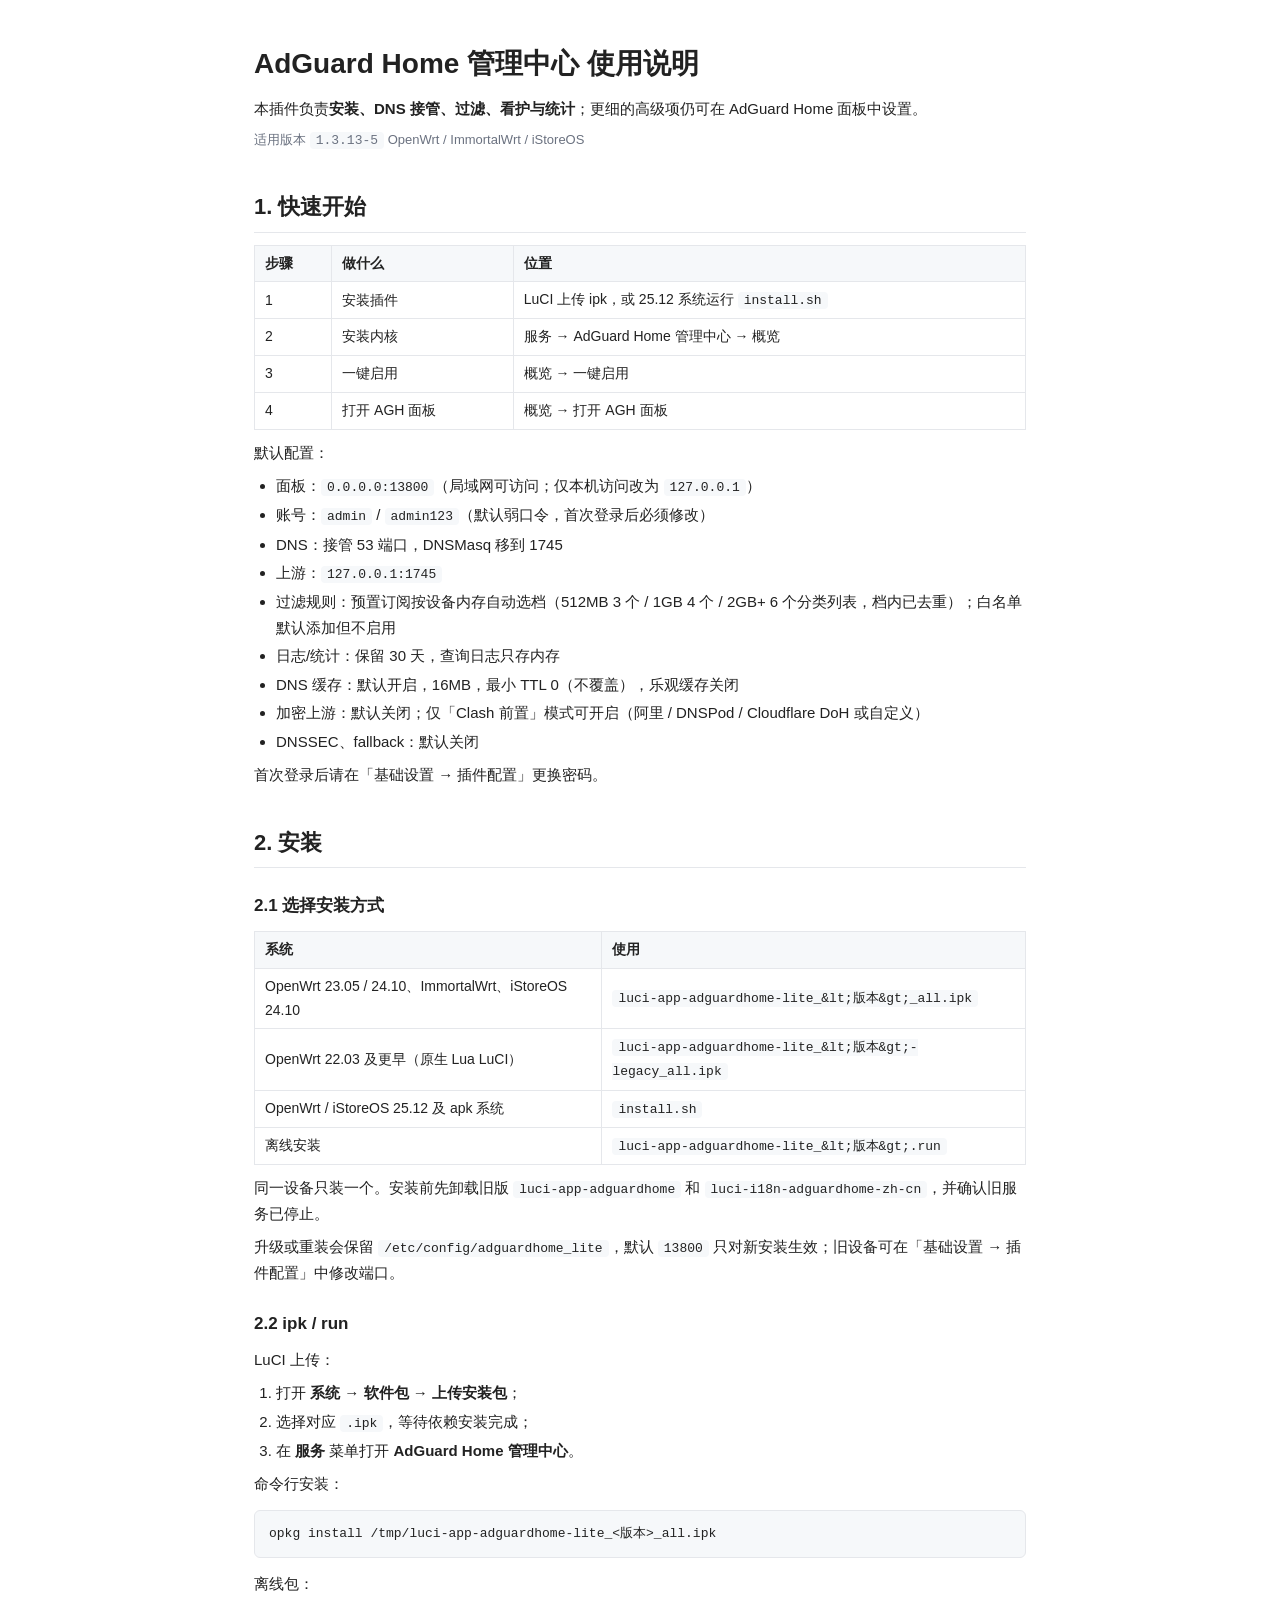
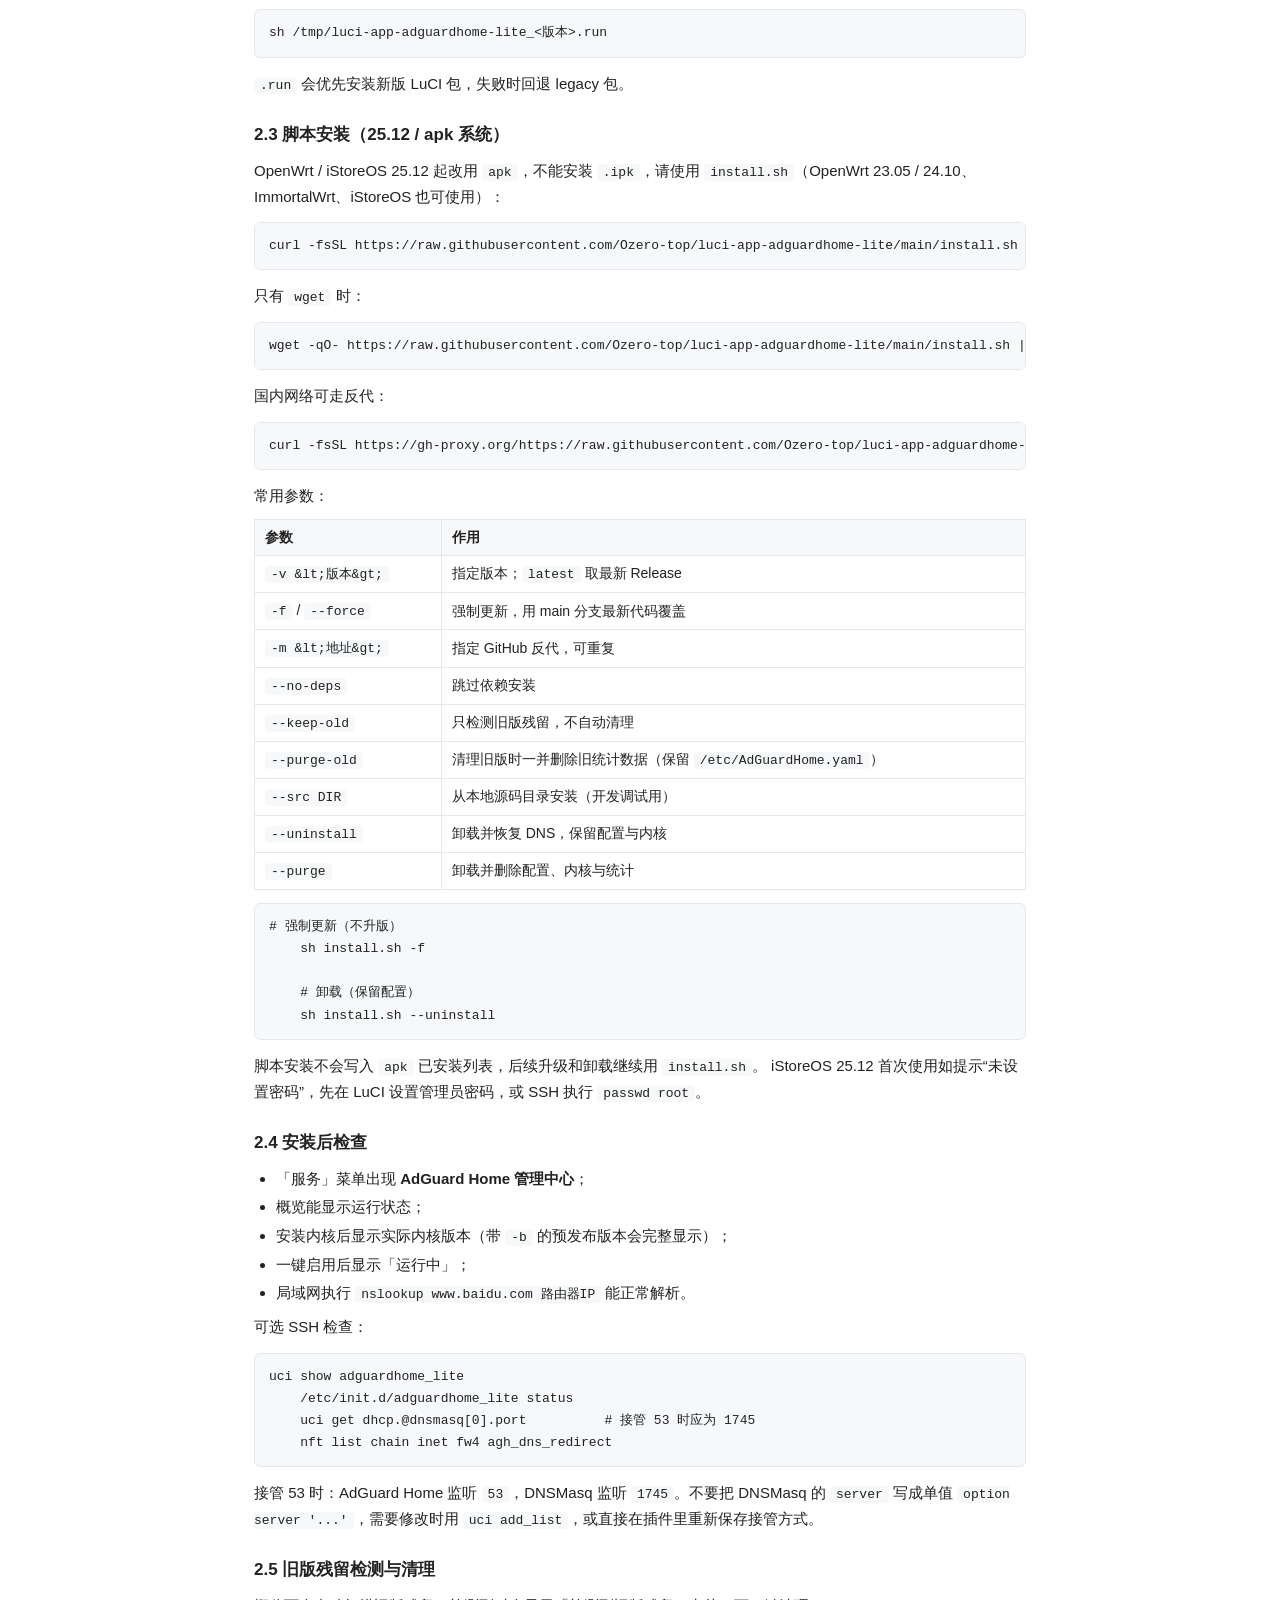
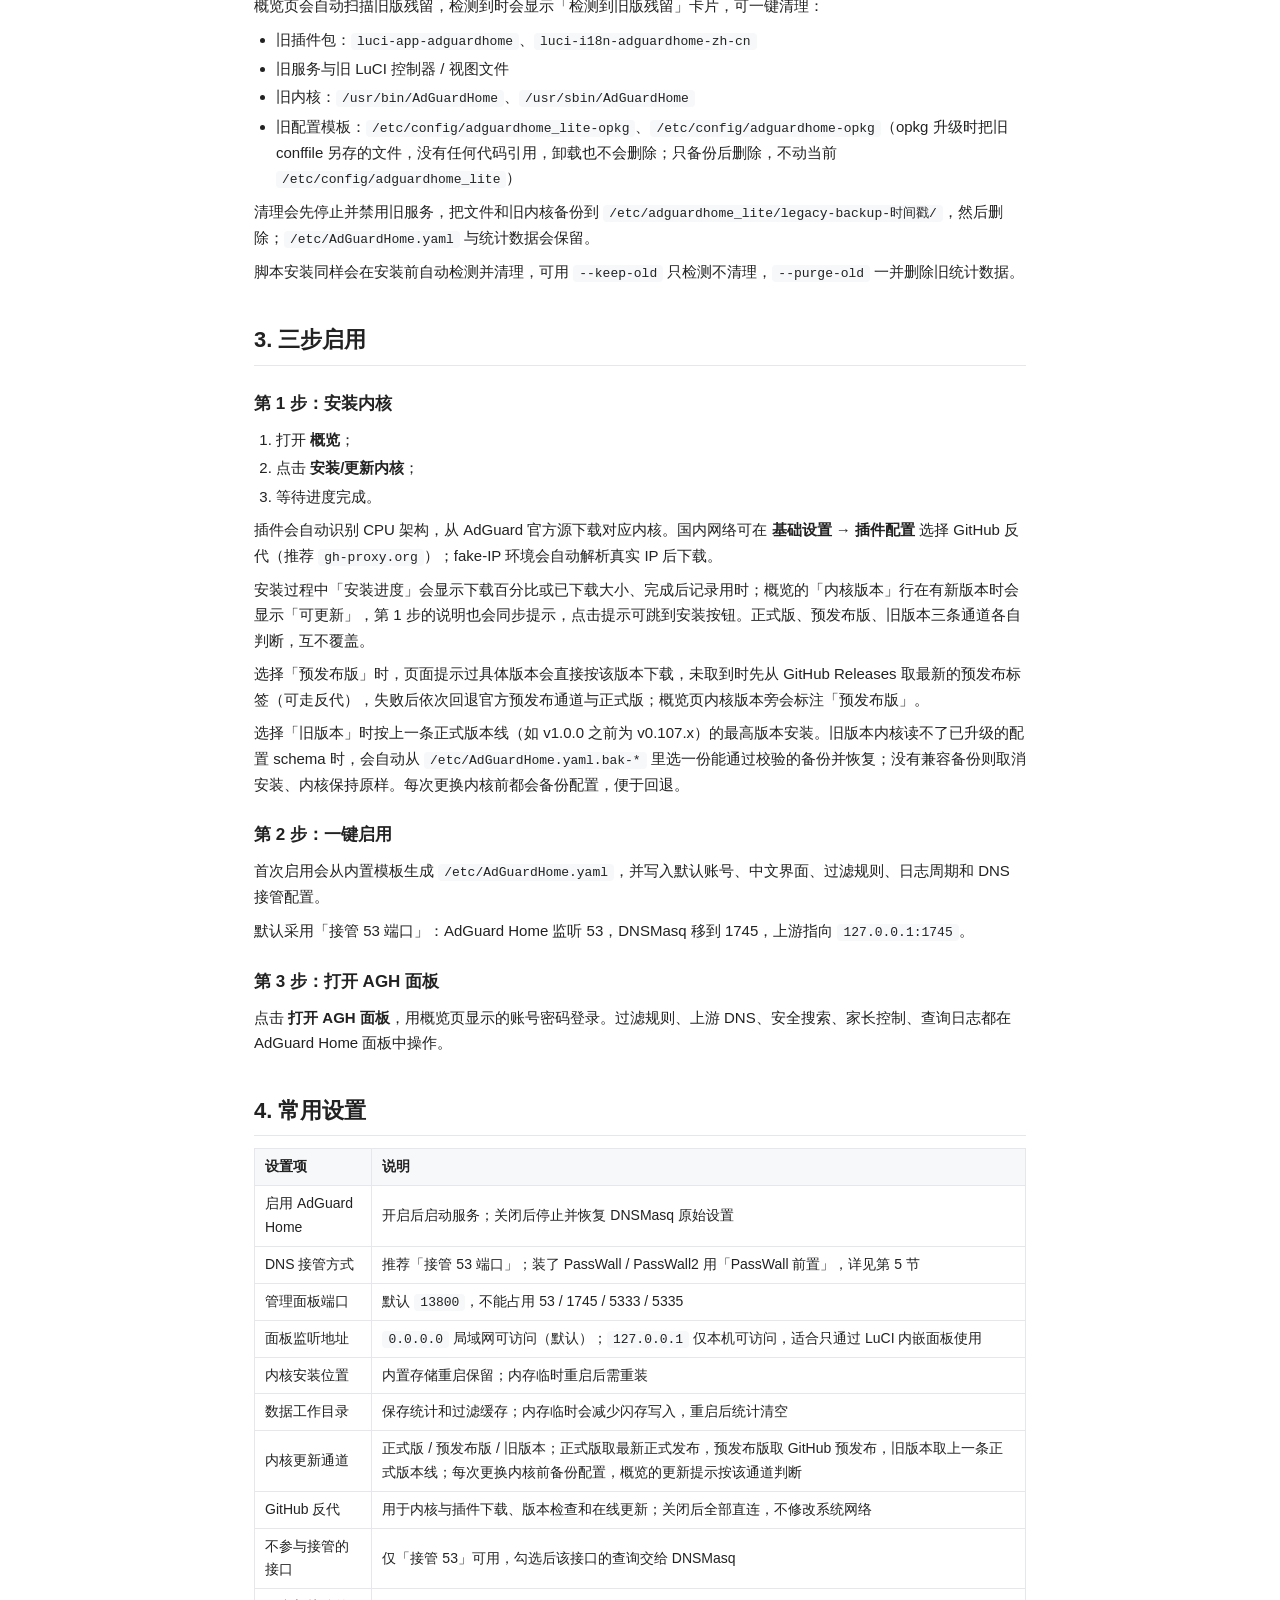
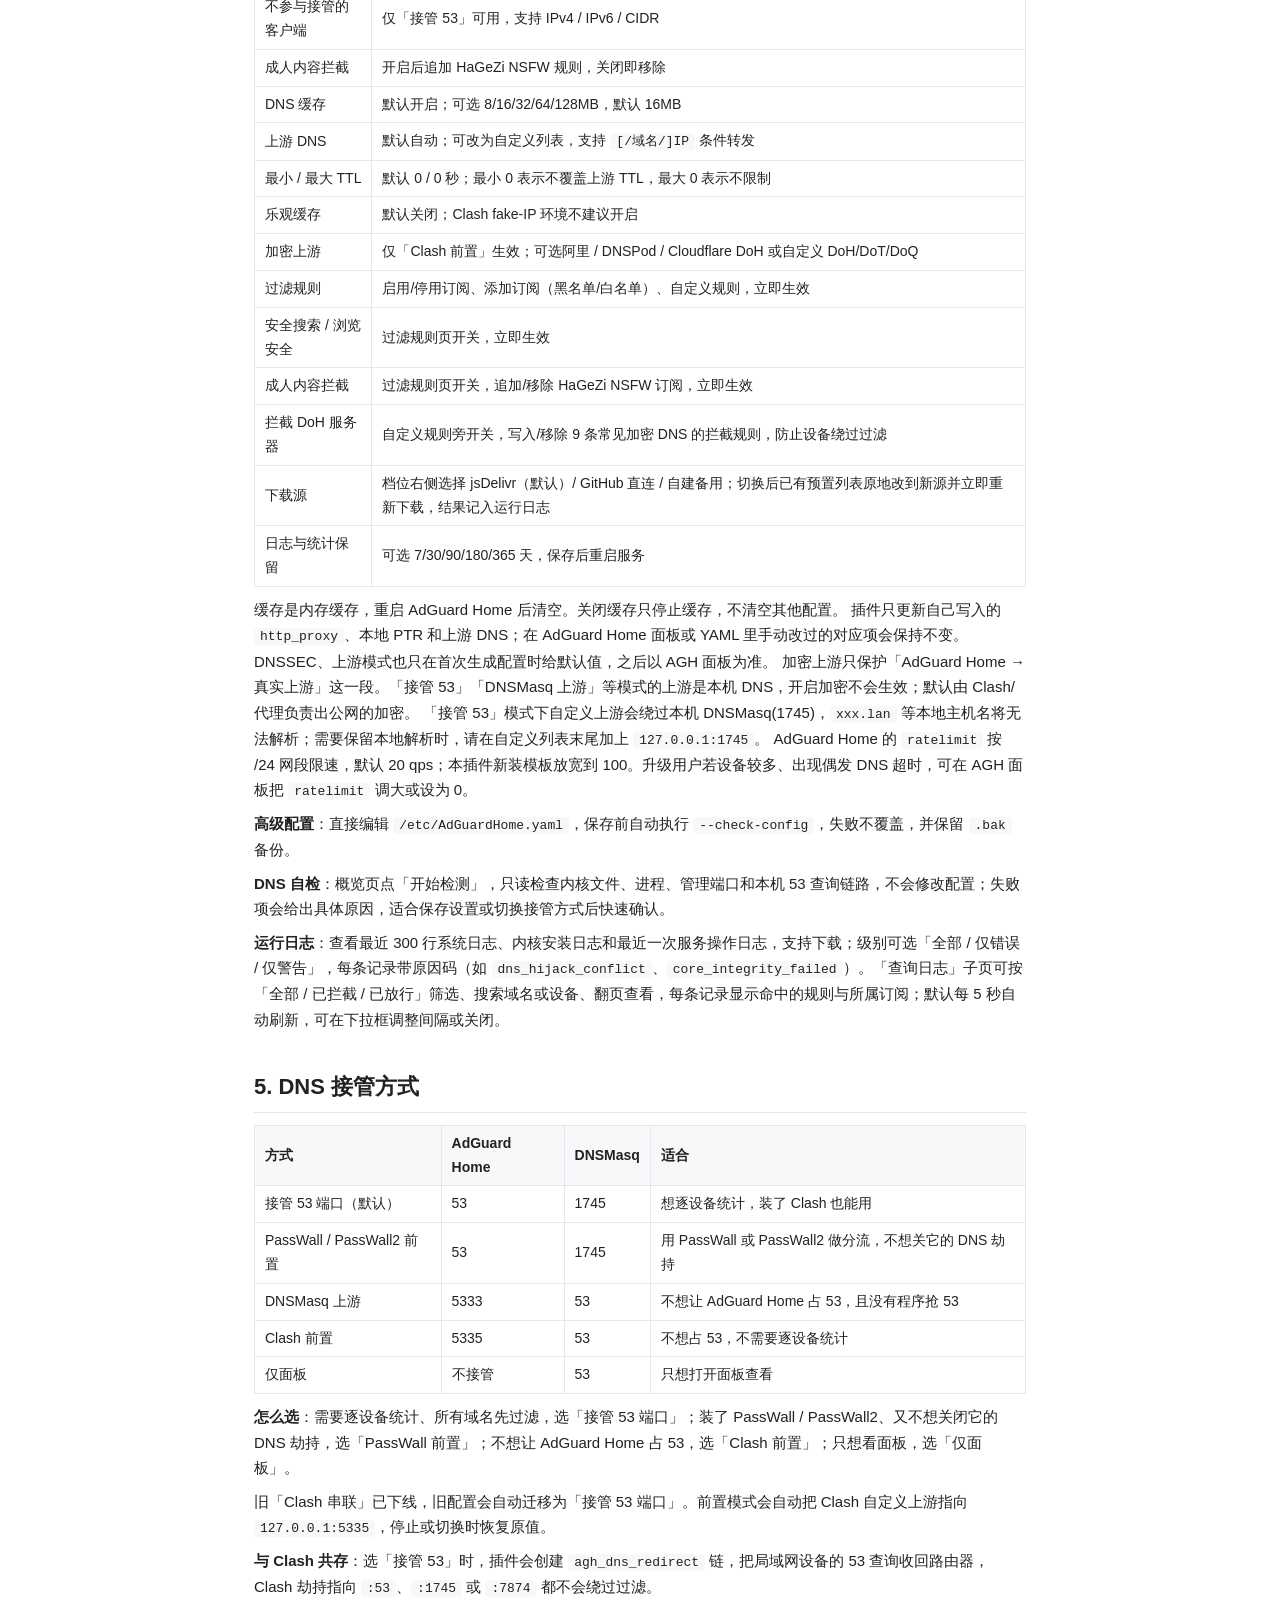
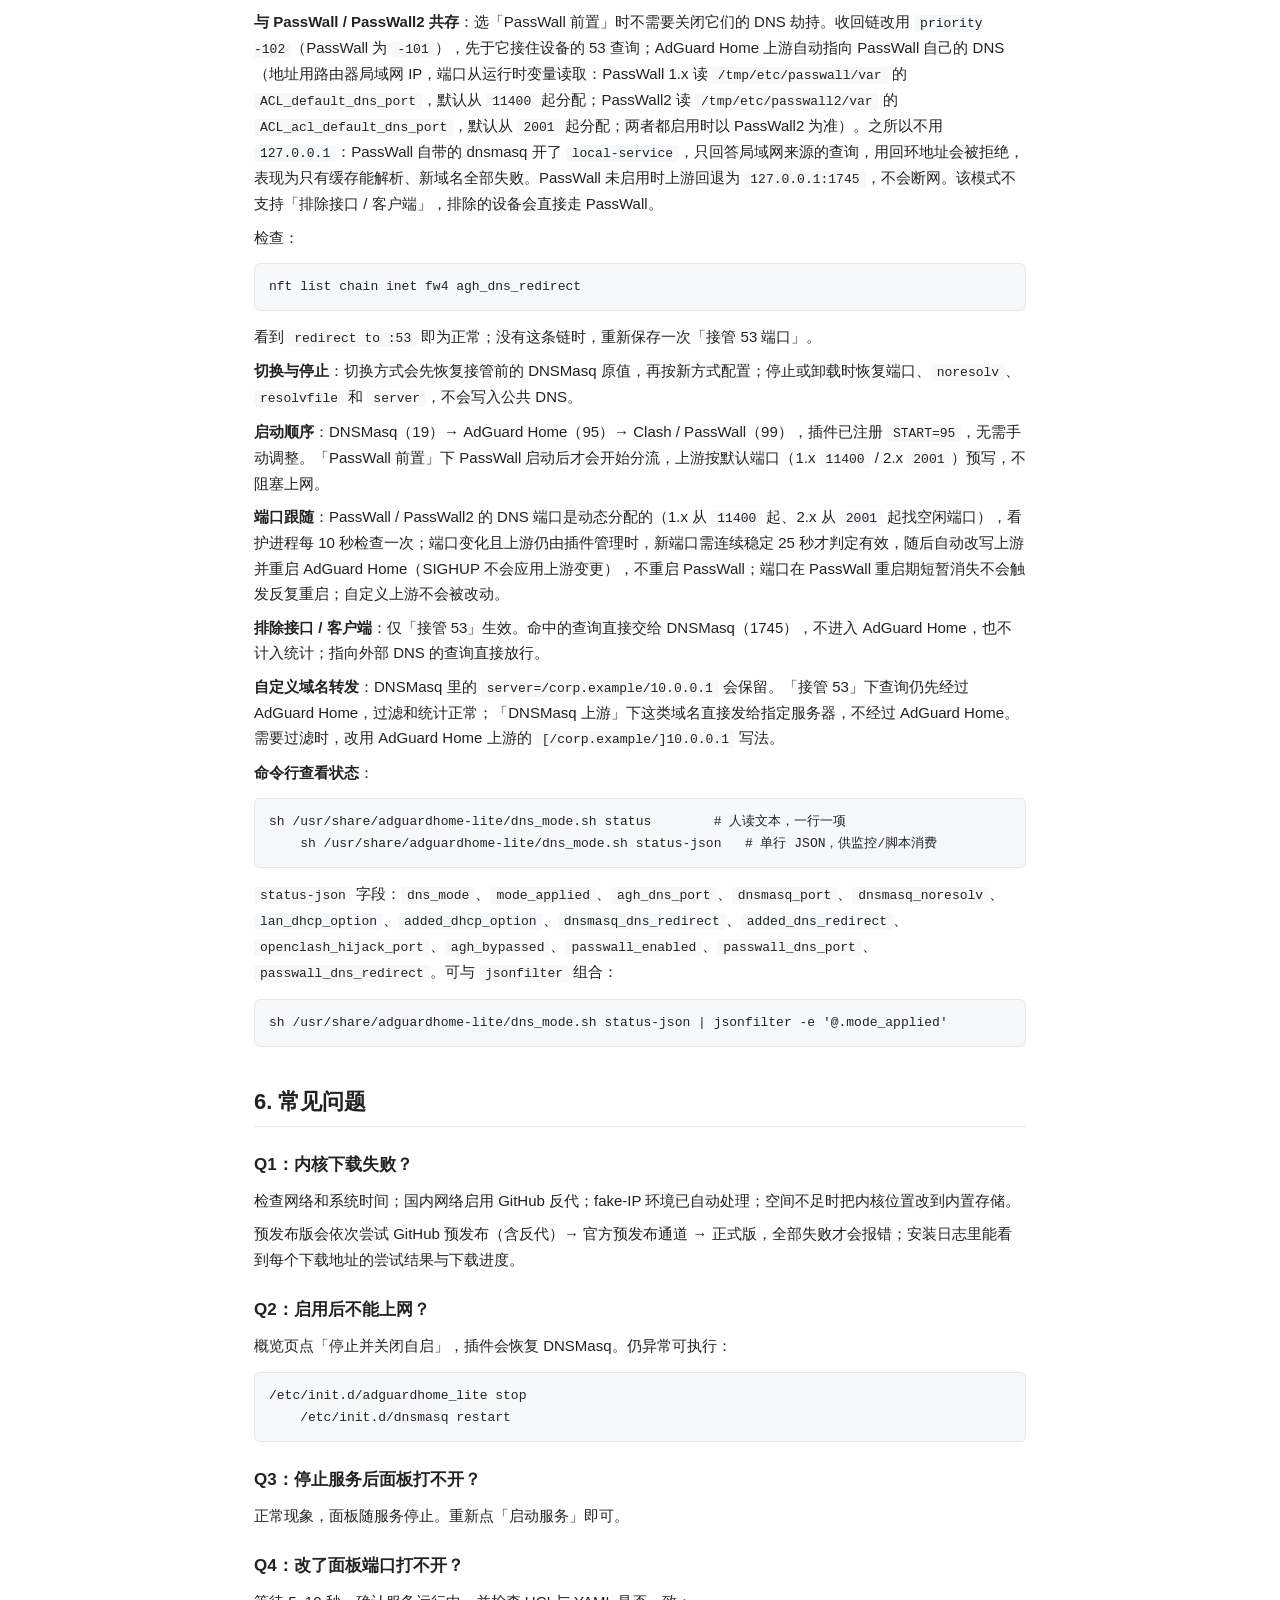
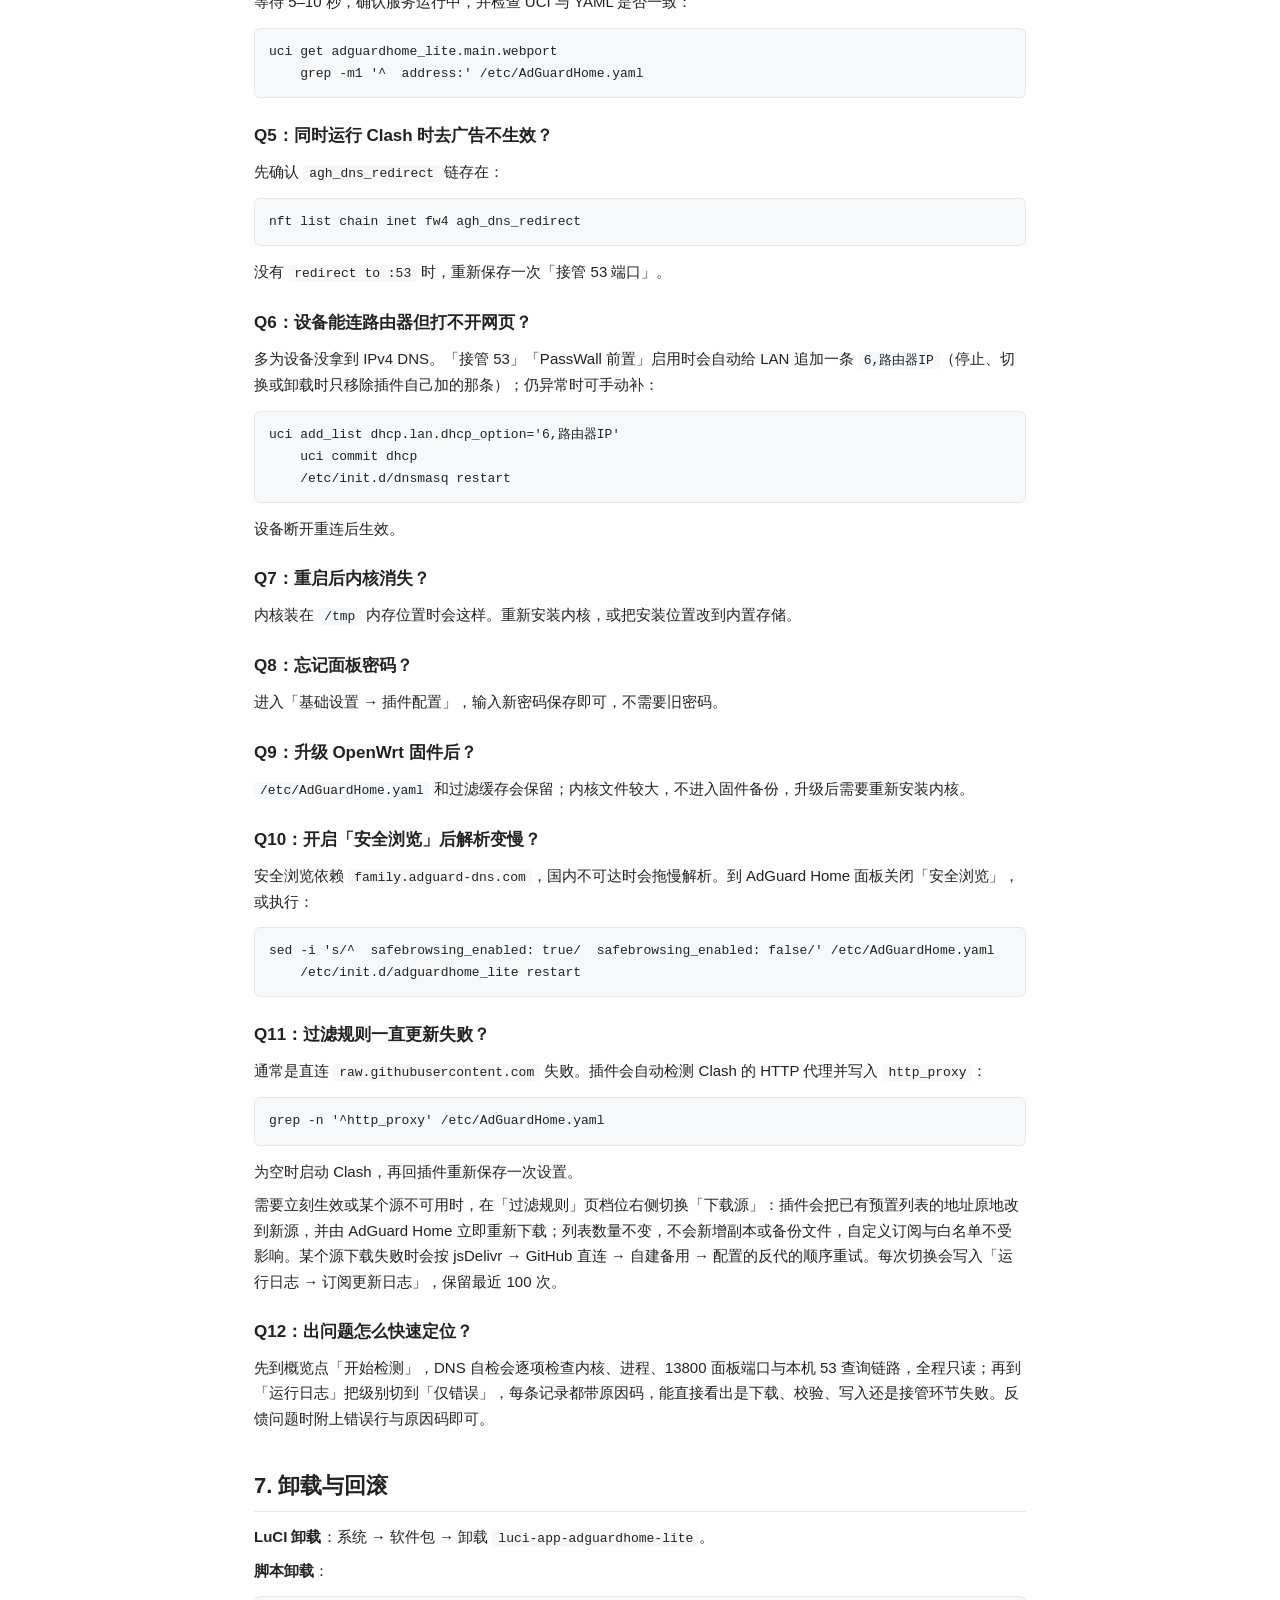
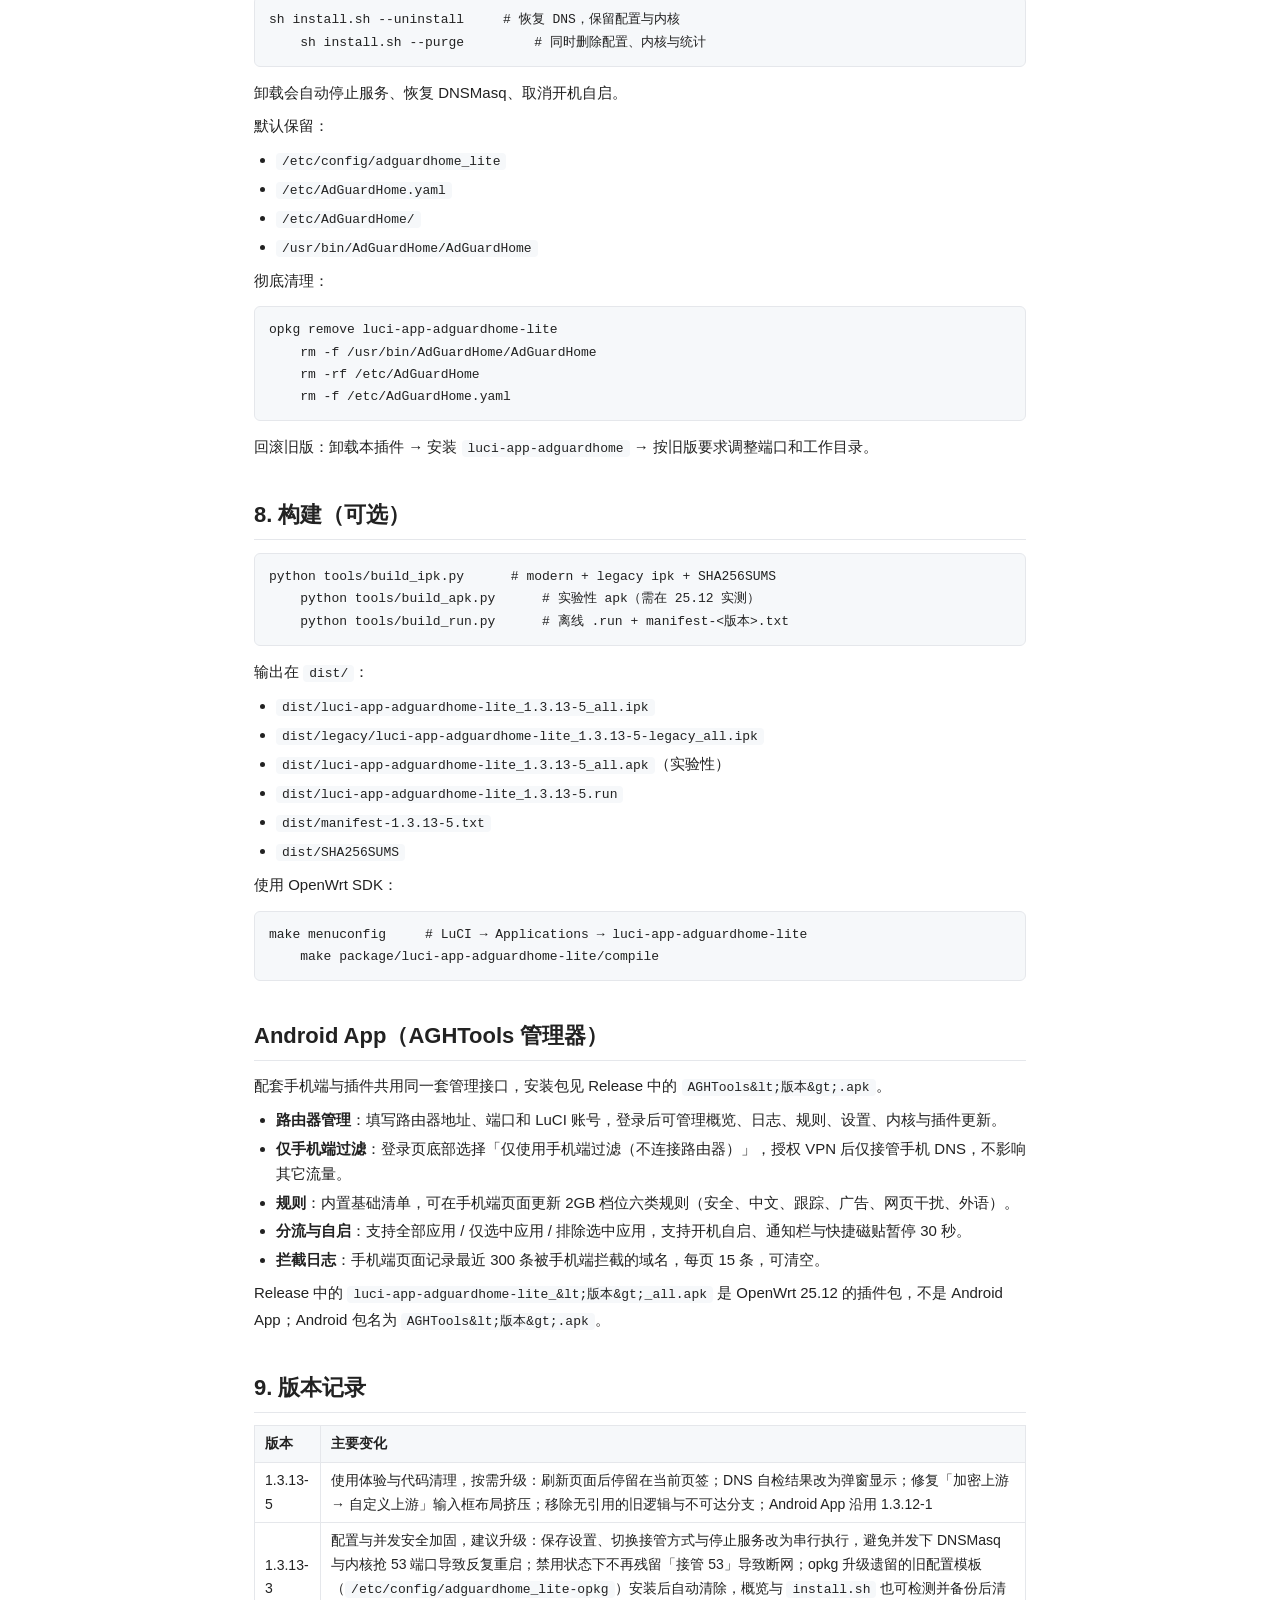
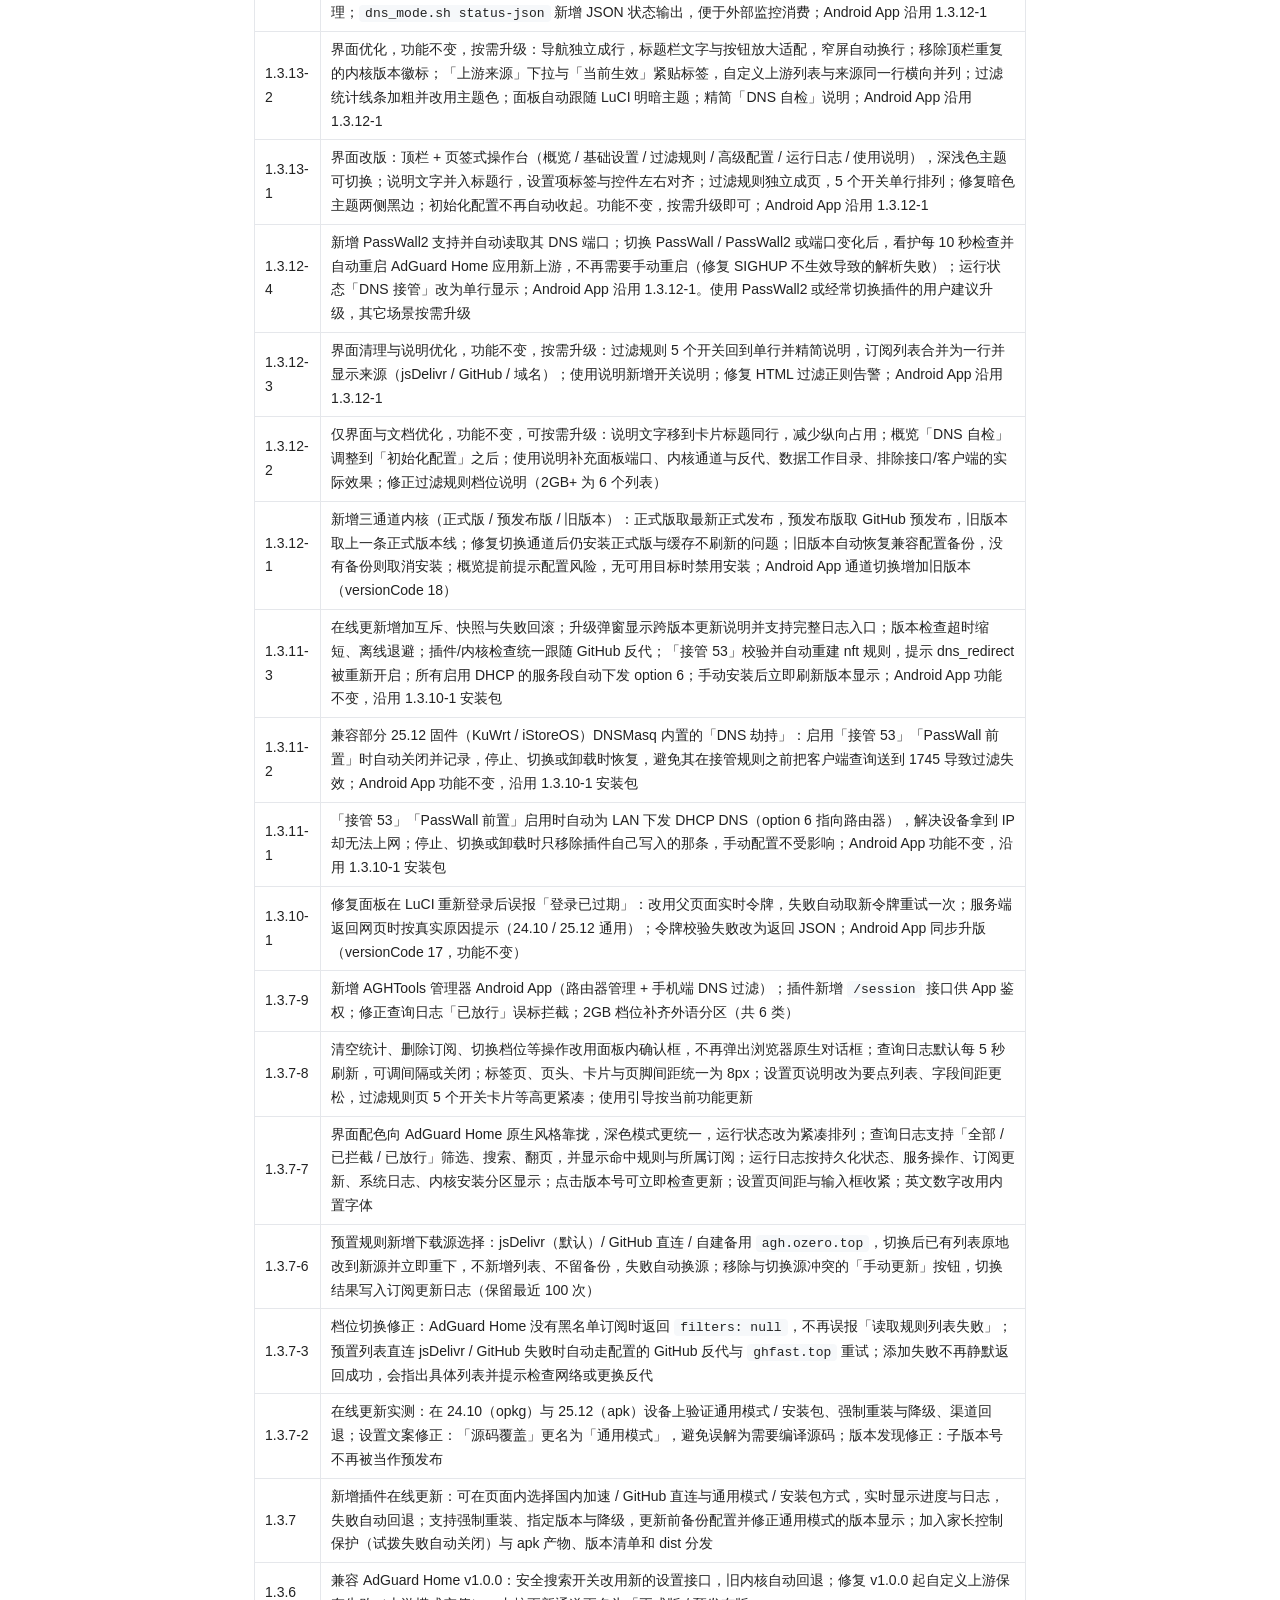
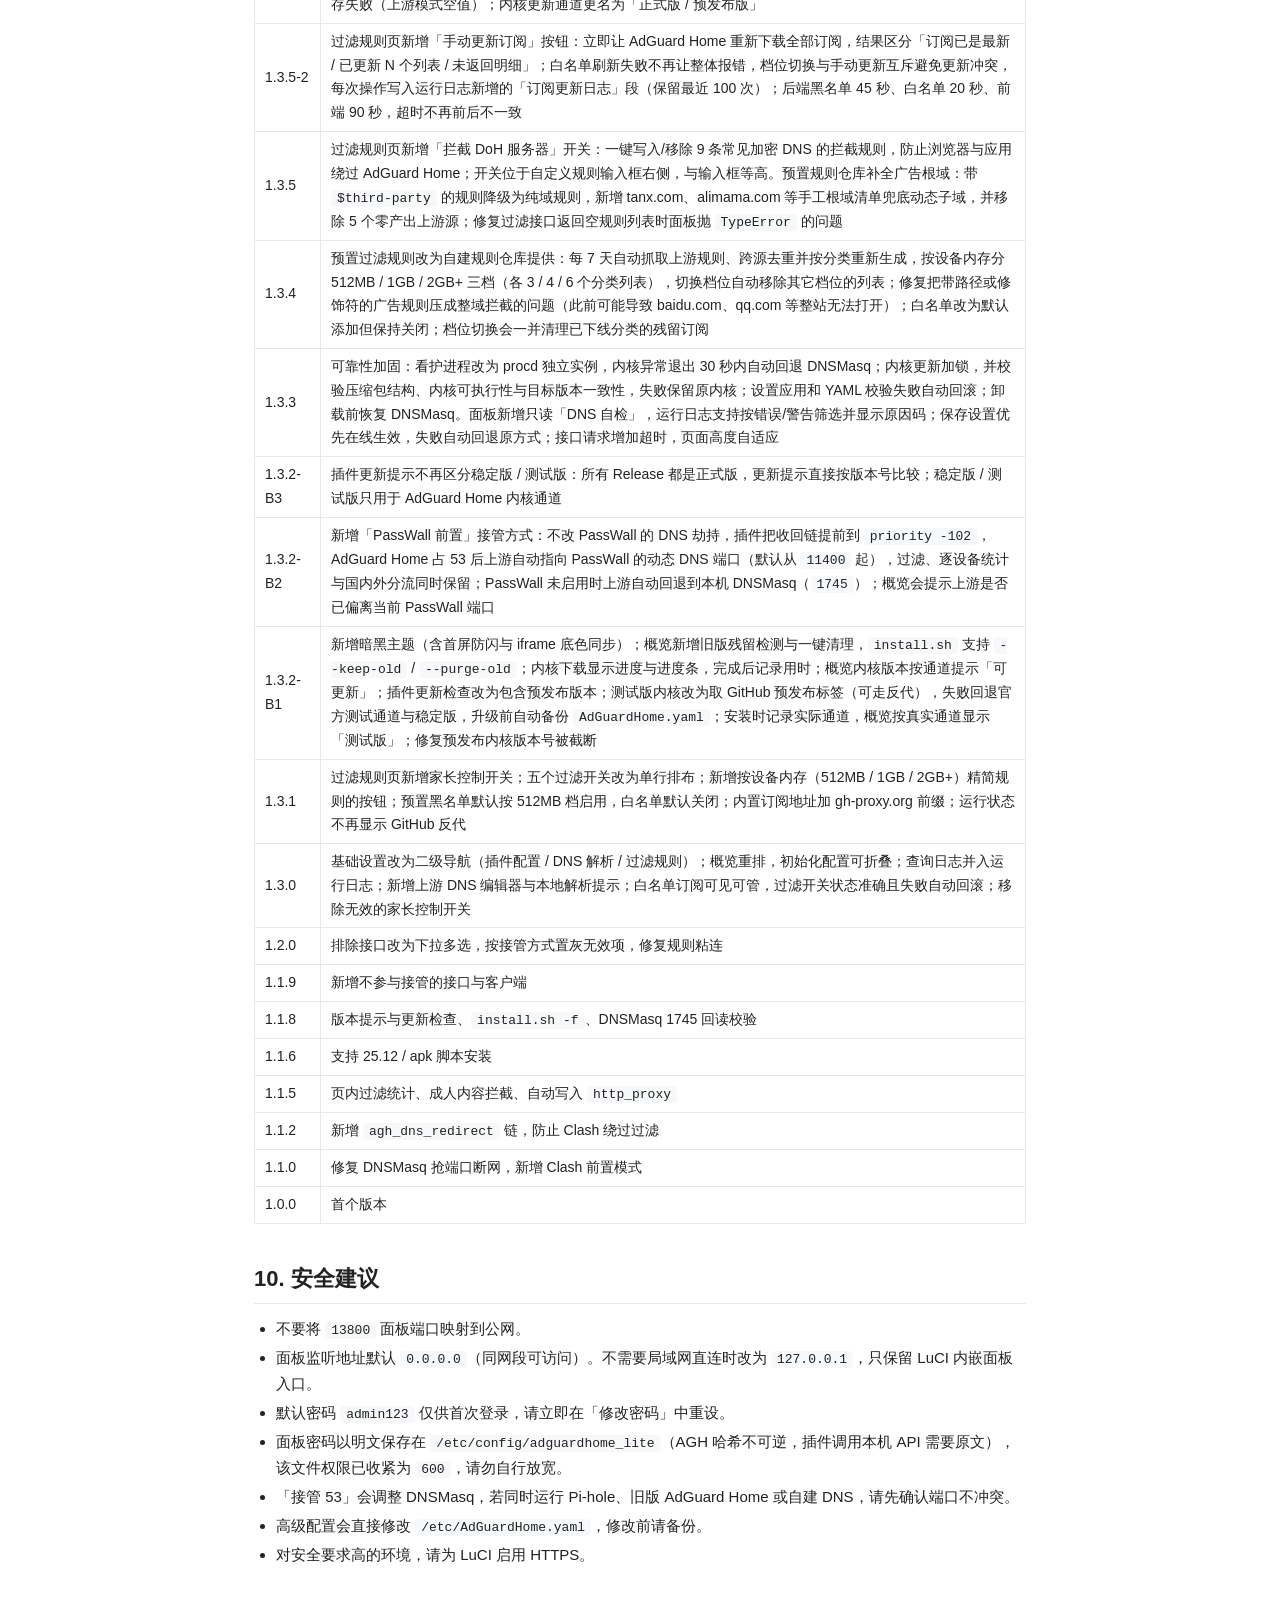
==== commit 2e80ae6c: "1.3.13-5: 页签记忆、自检弹窗、加密上游布局与代码清理" ====
--- a/docs/安装与使用说明.html
+++ b/docs/安装与使用说明.html
@@ -3,7 +3,7 @@
 <head>
   <meta charset="utf-8">
   <meta name="viewport" content="width=device-width,initial-scale=1">
-  <title>安装与使用说明 · 1.3.13-4</title>
+  <title>安装与使用说明 · 1.3.13-5</title>
 <style>
 :root { color-scheme: light dark; --fg:#222; --bg:#fff; --code-bg:#f6f8fa; --border:#e5e7eb; --accent:#2563eb; }
 @media (prefers-color-scheme: dark) { :root { --fg:#e5e7eb; --bg:#11151d; --code-bg:#1a2030; --border:#2a3142; --accent:#60a5fa; } }
@@ -35,7 +35,7 @@
       <h1>AdGuard Home 管理中心 使用说明</h1>
       <p>本插件负责<strong>安装、DNS 接管、过滤、看护与统计</strong>；更细的高级项仍可在 AdGuard Home 面板中设置。</p>
       <div class="meta">
-        <span>适用版本 <code>1.3.13-4</code></span>
+        <span>适用版本 <code>1.3.13-5</code></span>
         <span>OpenWrt / ImmortalWrt / iStoreOS</span>
       </div>
     </div>
@@ -460,11 +460,11 @@
     python tools/build_run.py      # 离线 .run + manifest-&lt;版本&gt;.txt</code></pre>
     <p>输出在 <code>dist/</code>：</p>
     <ul>
-      <li><code>dist/luci-app-adguardhome-lite_1.3.13-4_all.ipk</code></li>
-      <li><code>dist/legacy/luci-app-adguardhome-lite_1.3.13-4-legacy_all.ipk</code></li>
-      <li><code>dist/luci-app-adguardhome-lite_1.3.13-4_all.apk</code>（实验性）</li>
-      <li><code>dist/luci-app-adguardhome-lite_1.3.13-4.run</code></li>
-      <li><code>dist/manifest-1.3.13-4.txt</code></li>
+      <li><code>dist/luci-app-adguardhome-lite_1.3.13-5_all.ipk</code></li>
+      <li><code>dist/legacy/luci-app-adguardhome-lite_1.3.13-5-legacy_all.ipk</code></li>
+      <li><code>dist/luci-app-adguardhome-lite_1.3.13-5_all.apk</code>（实验性）</li>
+      <li><code>dist/luci-app-adguardhome-lite_1.3.13-5.run</code></li>
+      <li><code>dist/manifest-1.3.13-5.txt</code></li>
       <li><code>dist/SHA256SUMS</code></li>
     </ul>
     <p>使用 OpenWrt SDK：</p>
@@ -492,6 +492,10 @@
           <th>主要变化</th>
         </tr>
         <tr>
+          <td>1.3.13-5</td>
+          <td>使用体验与代码清理，按需升级：刷新页面后停留在当前页签；DNS 自检结果改为弹窗显示；修复「加密上游 → 自定义上游」输入框布局挤压；移除无引用的旧逻辑与不可达分支；Android App 沿用 1.3.12-1</td>
+        </tr>
+        <tr>
           <td>1.3.13-3</td>
           <td>配置与并发安全加固，建议升级：保存设置、切换接管方式与停止服务改为串行执行，避免并发下 DNSMasq 与内核抢 53 端口导致反复重启；禁用状态下不再残留「接管 53」导致断网；opkg 升级遗留的旧配置模板（<code>/etc/config/adguardhome_lite-opkg</code>）安装后自动清除，概览与 <code>install.sh</code> 也可检测并备份后清理；<code>dns_mode.sh status-json</code> 新增 JSON 状态输出，便于外部监控消费；Android App 沿用 1.3.12-1</td>
         </tr>
@@ -651,6 +655,6 @@
     </ul>
     </section>
   </main>
-<footer>AdGuard Home 管理中心 · 使用说明 · 1.3.13-4 · 适用于 OpenWrt / ImmortalWrt / iStoreOS</footer>
+<footer>AdGuard Home 管理中心 · 使用说明 · 1.3.13-5 · 适用于 OpenWrt / ImmortalWrt / iStoreOS</footer>
 </body>
 </html>
